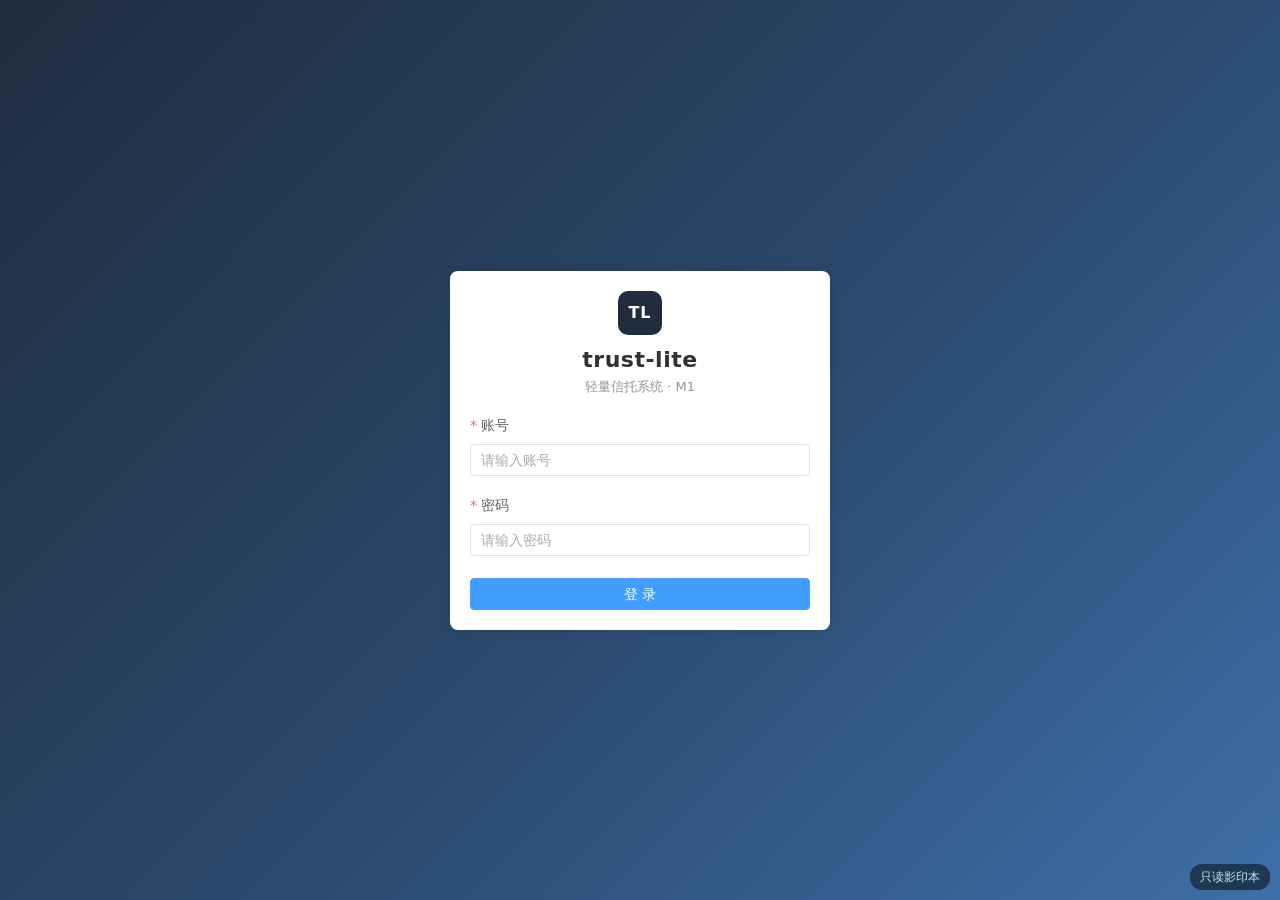
==== app/index.html @ d4c4245e "演示站《大肥鱼的年金云》" ====
<!doctype html>
<html lang="zh-CN">
  <head>
    <meta charset="UTF-8" />
    <meta name="viewport" content="width=device-width, initial-scale=1.0" />
    <title>trust-lite · 轻量信托系统</title>
    <script type="module" crossorigin src="./assets/index-Zx-b_PrK.js"></script>
    <link rel="stylesheet" crossorigin href="./assets/index-BRSTukdD.css">
    <script src="./demo-player.js"></script>
</head>
  <body>
    <div id="app"></div>
  </body>
</html>
---- app/assets/index-BRSTukdD.css ----
:root{--el-color-white:#fff;--el-color-black:#000;--el-color-primary-rgb:64, 158, 255;--el-color-success-rgb:103, 194, 58;--el-color-warning-rgb:230, 162, 60;--el-color-danger-rgb:245, 108, 108;--el-color-error-rgb:245, 108, 108;--el-color-info-rgb:144, 147, 153;--el-font-size-extra-large:20px;--el-font-size-large:18px;--el-font-size-medium:16px;--el-font-size-base:14px;--el-font-size-small:13px;--el-font-size-extra-small:12px;--el-font-family:"Helvetica Neue", Helvetica, "PingFang SC", "Hiragino Sans GB", "Microsoft YaHei", "微软雅黑", Arial, sans-serif;--el-font-weight-primary:500;--el-font-line-height-primary:24px;--el-index-normal:1;--el-index-top:1000;--el-index-popper:2000;--el-border-radius-base:4px;--el-border-radius-small:2px;--el-border-radius-round:20px;--el-border-radius-circle:100%;--el-transition-duration:.3s;--el-transition-duration-fast:.2s;--el-transition-function-ease-in-out-bezier:cubic-bezier(.645, .045, .355, 1);--el-transition-function-fast-bezier:cubic-bezier(.23, 1, .32, 1);--el-transition-all:all var(--el-transition-duration) var(--el-transition-function-ease-in-out-bezier);--el-transition-fade:opacity var(--el-transition-duration) var(--el-transition-function-fast-bezier);--el-transition-md-fade:transform var(--el-transition-duration) var(--el-transition-function-fast-bezier), opacity var(--el-transition-duration) var(--el-transition-function-fast-bezier);--el-transition-fade-linear:opacity var(--el-transition-duration-fast) linear;--el-transition-border:border-color var(--el-transition-duration-fast) var(--el-transition-function-ease-in-out-bezier);--el-transition-box-shadow:box-shadow var(--el-transition-duration-fast) var(--el-transition-function-ease-in-out-bezier);--el-transition-color:color var(--el-transition-duration-fast) var(--el-transition-function-ease-in-out-bezier);--el-component-size-large:40px;--el-component-size:32px;--el-component-size-small:24px;--lightningcss-light:initial;--lightningcss-dark: ;color-scheme:light;--el-color-primary:#409eff;--el-color-primary-light-3:#79bbff;--el-color-primary-light-5:#a0cfff;--el-color-primary-light-7:#c6e2ff;--el-color-primary-light-8:#d9ecff;--el-color-primary-light-9:#ecf5ff;--el-color-primary-dark-2:#337ecc;--el-color-success:#67c23a;--el-color-success-light-3:#95d475;--el-color-success-light-5:#b3e19d;--el-color-success-light-7:#d1edc4;--el-color-success-light-8:#e1f3d8;--el-color-success-light-9:#f0f9eb;--el-color-success-dark-2:#529b2e;--el-color-warning:#e6a23c;--el-color-warning-light-3:#eebe77;--el-color-warning-light-5:#f3d19e;--el-color-warning-light-7:#f8e3c5;--el-color-warning-light-8:#faecd8;--el-color-warning-light-9:#fdf6ec;--el-color-warning-dark-2:#b88230;--el-color-danger:#f56c6c;--el-color-danger-light-3:#f89898;--el-color-danger-light-5:#fab6b6;--el-color-danger-light-7:#fcd3d3;--el-color-danger-light-8:#fde2e2;--el-color-danger-light-9:#fef0f0;--el-color-danger-dark-2:#c45656;--el-color-error:#f56c6c;--el-color-error-light-3:#f89898;--el-color-error-light-5:#fab6b6;--el-color-error-light-7:#fcd3d3;--el-color-error-light-8:#fde2e2;--el-color-error-light-9:#fef0f0;--el-color-error-dark-2:#c45656;--el-color-info:#909399;--el-color-info-light-3:#b1b3b8;--el-color-info-light-5:#c8c9cc;--el-color-info-light-7:#dedfe0;--el-color-info-light-8:#e9e9eb;--el-color-info-light-9:#f4f4f5;--el-color-info-dark-2:#73767a;--el-bg-color:#fff;--el-bg-color-page:#f2f3f5;--el-bg-color-overlay:#fff;--el-text-color-primary:#303133;--el-text-color-regular:#606266;--el-text-color-secondary:#909399;--el-text-color-placeholder:#a8abb2;--el-text-color-disabled:#c0c4cc;--el-border-color:#dcdfe6;--el-border-color-light:#e4e7ed;--el-border-color-lighter:#ebeef5;--el-border-color-extra-light:#f2f6fc;--el-border-color-dark:#d4d7de;--el-border-color-darker:#cdd0d6;--el-fill-color:#f0f2f5;--el-fill-color-light:#f5f7fa;--el-fill-color-lighter:#fafafa;--el-fill-color-extra-light:#fafcff;--el-fill-color-dark:#ebedf0;--el-fill-color-darker:#e6e8eb;--el-fill-color-blank:#fff;--el-box-shadow:0px 12px 32px 4px #0000000a, 0px 8px 20px #00000014;--el-box-shadow-light:0px 0px 12px #0000001f;--el-box-shadow-lighter:0px 0px 6px #0000001f;--el-box-shadow-dark:0px 16px 48px 16px #00000014, 0px 12px 32px #0000001f, 0px 8px 16px -8px #00000029;--el-disabled-bg-color:var(--el-fill-color-light);--el-disabled-text-color:var(--el-text-color-placeholder);--el-disabled-border-color:var(--el-border-color-light);--el-overlay-color:#000c;--el-overlay-color-light:#000000b3;--el-overlay-color-lighter:#00000080;--el-mask-color:#ffffffe6;--el-mask-color-extra-light:#ffffff4d;--el-border-width:1px;--el-border-style:solid;--el-border-color-hover:var(--el-text-color-disabled);--el-border:var(--el-border-width) var(--el-border-style) var(--el-border-color);--el-svg-monochrome-grey:var(--el-border-color)}.fade-in-linear-enter-active,.fade-in-linear-leave-active{transition:var(--el-transition-fade-linear)}.fade-in-linear-enter-from,.fade-in-linear-leave-to{opacity:0}.el-fade-in-linear-enter-active,.el-fade-in-linear-leave-active{transition:var(--el-transition-fade-linear)}.el-fade-in-linear-enter-from,.el-fade-in-linear-leave-to{opacity:0}.el-fade-in-enter-active,.el-fade-in-leave-active{transition:all var(--el-transition-duration) cubic-bezier(.55,0,.1,1)}.el-fade-in-enter-from,.el-fade-in-leave-active{opacity:0}.el-zoom-in-center-enter-active,.el-zoom-in-center-leave-active{transition:all var(--el-transition-duration) cubic-bezier(.55,0,.1,1)}.el-zoom-in-center-enter-from,.el-zoom-in-center-leave-active{opacity:0;transform:scaleX(0)}.el-zoom-in-top-enter-active,.el-zoom-in-top-leave-active{opacity:1;transition:var(--el-transition-md-fade);transform-origin:top;transform:scaleY(1)}.el-zoom-in-top-enter-active[data-popper-placement^=top],.el-zoom-in-top-leave-active[data-popper-placement^=top]{transform-origin:bottom}.el-zoom-in-top-enter-from,.el-zoom-in-top-leave-active{opacity:0;transform:scaleY(0)}.el-zoom-in-bottom-enter-active,.el-zoom-in-bottom-leave-active{opacity:1;transition:var(--el-transition-md-fade);transform-origin:bottom;transform:scaleY(1)}.el-zoom-in-bottom-enter-from,.el-zoom-in-bottom-leave-active{opacity:0;transform:scaleY(0)}.el-zoom-in-left-enter-active,.el-zoom-in-left-leave-active{opacity:1;transition:var(--el-transition-md-fade);transform-origin:0 0;transform:scale(1)}.el-zoom-in-left-enter-from,.el-zoom-in-left-leave-active{opacity:0;transform:scale(.45)}.collapse-transition{transition:var(--el-transition-duration) height ease-in-out,var(--el-transition-duration) padding-top ease-in-out,var(--el-transition-duration) padding-bottom ease-in-out}.el-collapse-transition-leave-active,.el-collapse-transition-enter-active{transition:var(--el-transition-duration) max-height ease-in-out,var(--el-transition-duration) padding-top ease-in-out,var(--el-transition-duration) padding-bottom ease-in-out}.horizontal-collapse-transition{transition:var(--el-transition-duration) width ease-in-out,var(--el-transition-duration) padding-left ease-in-out,var(--el-transition-duration) padding-right ease-in-out}.el-list-enter-active,.el-list-leave-active{transition:all 1s}.el-list-enter-from,.el-list-leave-to{opacity:0;transform:translateY(-30px)}.el-list-leave-active{position:absolute!important}.el-opacity-transition{transition:opacity var(--el-transition-duration) cubic-bezier(.55,0,.1,1)}.el-icon--right{margin-left:5px}.el-icon--left{margin-right:5px}@keyframes rotating{0%{transform:rotate(0)}to{transform:rotate(360deg)}}.el-icon{--color:inherit;fill:currentColor;width:1em;height:1em;color:var(--color);line-height:1em;font-size:inherit;justify-content:center;align-items:center;display:inline-flex;position:relative}.el-icon.is-loading{animation:2s linear infinite rotating}.el-icon svg{width:1em;height:1em}.el-affix--fixed{position:fixed}.el-alert{--el-alert-padding:8px 16px;--el-alert-border-radius-base:var(--el-border-radius-base);--el-alert-title-font-size:14px;--el-alert-title-with-description-font-size:16px;--el-alert-description-font-size:14px;--el-alert-close-font-size:16px;--el-alert-close-customed-font-size:14px;--el-alert-icon-size:16px;--el-alert-icon-large-size:28px;width:100%;padding:var(--el-alert-padding);box-sizing:border-box;border-radius:var(--el-alert-border-radius-base);background-color:var(--el-color-white);opacity:1;transition:opacity var(--el-transition-duration-fast);align-items:center;margin:0;display:flex;position:relative;overflow:hidden}.el-alert.is-light .el-alert__close-btn{color:var(--el-text-color-placeholder)}.el-alert.is-dark .el-alert__close-btn,.el-alert.is-dark .el-alert__description{color:var(--el-color-white)}.el-alert.is-center{justify-content:center}.el-alert--primary{--el-alert-bg-color:var(--el-color-primary-light-9)}.el-alert--primary.is-light{background-color:var(--el-alert-bg-color);color:var(--el-color-primary)}.el-alert--primary.is-light .el-alert__description{color:var(--el-color-primary)}.el-alert--primary.is-dark{background-color:var(--el-color-primary);color:var(--el-color-white)}.el-alert--success{--el-alert-bg-color:var(--el-color-success-light-9)}.el-alert--success.is-light{background-color:var(--el-alert-bg-color);color:var(--el-color-success)}.el-alert--success.is-light .el-alert__description{color:var(--el-color-success)}.el-alert--success.is-dark{background-color:var(--el-color-success);color:var(--el-color-white)}.el-alert--info{--el-alert-bg-color:var(--el-color-info-light-9)}.el-alert--info.is-light{background-color:var(--el-alert-bg-color);color:var(--el-color-info)}.el-alert--info.is-light .el-alert__description{color:var(--el-color-info)}.el-alert--info.is-dark{background-color:var(--el-color-info);color:var(--el-color-white)}.el-alert--warning{--el-alert-bg-color:var(--el-color-warning-light-9)}.el-alert--warning.is-light{background-color:var(--el-alert-bg-color);color:var(--el-color-warning)}.el-alert--warning.is-light .el-alert__description{color:var(--el-color-warning)}.el-alert--warning.is-dark{background-color:var(--el-color-warning);color:var(--el-color-white)}.el-alert--error{--el-alert-bg-color:var(--el-color-error-light-9)}.el-alert--error.is-light{background-color:var(--el-alert-bg-color);color:var(--el-color-error)}.el-alert--error.is-light .el-alert__description{color:var(--el-color-error)}.el-alert--error.is-dark{background-color:var(--el-color-error);color:var(--el-color-white)}.el-alert__content{flex-direction:column;gap:4px;display:flex}.el-alert .el-alert__icon{font-size:var(--el-alert-icon-size);width:var(--el-alert-icon-size);margin-right:8px}.el-alert .el-alert__icon.is-big{font-size:var(--el-alert-icon-large-size);width:var(--el-alert-icon-large-size);margin-right:12px}.el-alert__title{font-size:var(--el-alert-title-font-size);line-height:24px}.el-alert__title.with-description{font-size:var(--el-alert-title-with-description-font-size)}.el-alert .el-alert__description{font-size:var(--el-alert-description-font-size);margin:0}.el-alert .el-alert__close-btn{font-size:var(--el-alert-close-font-size);opacity:1;cursor:pointer;position:absolute;top:12px;right:16px}.el-alert .el-alert__close-btn.is-customed{font-style:normal;font-size:var(--el-alert-close-customed-font-size);line-height:24px;top:8px}.el-alert-fade-enter-from,.el-alert-fade-leave-active{opacity:0}.el-aside{box-sizing:border-box;width:var(--el-aside-width,300px);flex-shrink:0;overflow:auto}.el-autocomplete{--el-input-text-color:var(--el-text-color-regular);--el-input-border:var(--el-border);--el-input-hover-border:var(--el-border-color-hover);--el-input-focus-border:var(--el-color-primary);--el-input-transparent-border:0 0 0 1px transparent inset;--el-input-border-color:var(--el-border-color);--el-input-border-radius:var(--el-border-radius-base);--el-input-bg-color:var(--el-fill-color-blank);--el-input-icon-color:var(--el-text-color-placeholder);--el-input-placeholder-color:var(--el-text-color-placeholder);--el-input-hover-border-color:var(--el-border-color-hover);--el-input-clear-hover-color:var(--el-text-color-secondary);--el-input-focus-border-color:var(--el-color-primary);--el-input-width:100%;width:var(--el-input-width);display:inline-block;position:relative}.el-autocomplete__popper.el-popper{background:var(--el-bg-color-overlay);border:1px solid var(--el-border-color-light);box-shadow:var(--el-box-shadow-light)}.el-autocomplete__popper.el-popper .el-popper__arrow:before{border:1px solid var(--el-border-color-light)}.el-autocomplete__popper.el-popper[data-popper-placement^=top] .el-popper__arrow:before{border-top-color:#0000;border-left-color:#0000}.el-autocomplete__popper.el-popper[data-popper-placement^=bottom] .el-popper__arrow:before{border-bottom-color:#0000;border-right-color:#0000}.el-autocomplete__popper.el-popper[data-popper-placement^=left] .el-popper__arrow:before{border-bottom-color:#0000;border-left-color:#0000}.el-autocomplete__popper.el-popper[data-popper-placement^=right] .el-popper__arrow:before{border-top-color:#0000;border-right-color:#0000}.el-autocomplete-suggestion{border-radius:var(--el-border-radius-base);box-sizing:border-box}.el-autocomplete-suggestion__header{border-bottom:1px solid var(--el-border-color-lighter);padding:10px}.el-autocomplete-suggestion__footer{border-top:1px solid var(--el-border-color-lighter);padding:10px}.el-autocomplete-suggestion__wrap{box-sizing:border-box;max-height:280px;padding:10px 0}.el-autocomplete-suggestion__list{margin:0;padding:0}.el-autocomplete-suggestion li{cursor:pointer;color:var(--el-text-color-regular);line-height:34px;font-size:var(--el-font-size-base);text-align:left;text-overflow:ellipsis;white-space:nowrap;margin:0;padding:0 20px;list-style:none;overflow:hidden}.el-autocomplete-suggestion li:hover,.el-autocomplete-suggestion li.highlighted{background-color:var(--el-fill-color-light)}.el-autocomplete-suggestion li.divider{border-top:1px solid var(--el-color-black);margin-top:6px}.el-autocomplete-suggestion li.divider:last-child{margin-bottom:-6px}.el-autocomplete-suggestion.is-loading li{cursor:default;height:100px;color:var(--el-text-color-secondary);justify-content:center;align-items:center;font-size:20px;display:flex}.el-autocomplete-suggestion.is-loading li:hover{background-color:var(--el-bg-color-overlay)}.el-avatar{--el-avatar-text-color:var(--el-color-white);--el-avatar-bg-color:var(--el-text-color-disabled);--el-avatar-text-size:14px;--el-avatar-icon-size:18px;--el-avatar-border-radius:var(--el-border-radius-base);--el-avatar-size-large:56px;--el-avatar-size:40px;--el-avatar-size-small:24px;box-sizing:border-box;text-align:center;color:var(--el-avatar-text-color);background:var(--el-avatar-bg-color);width:var(--el-avatar-size);height:var(--el-avatar-size);font-size:var(--el-avatar-text-size);outline:none;justify-content:center;align-items:center;display:inline-flex;overflow:hidden}.el-avatar>img{width:100%;height:100%;display:block}.el-avatar--circle{border-radius:50%}.el-avatar--square{border-radius:var(--el-avatar-border-radius)}.el-avatar--icon{font-size:var(--el-avatar-icon-size)}.el-avatar--small{--el-avatar-size:24px}.el-avatar--large{--el-avatar-size:56px}.el-avatar-group{--el-avatar-group-item-gap:-8px;--el-avatar-group-collapse-item-gap:4px;display:inline-flex}.el-avatar-group .el-avatar{border:1px solid var(--el-border-color-extra-light)}.el-avatar-group .el-avatar:not(:first-child){margin-left:var(--el-avatar-group-item-gap)}.el-avatar-group__collapse-avatars{--el-avatar-group-item-gap:-8px;--el-avatar-group-collapse-item-gap:4px}.el-avatar-group__collapse-avatars .el-avatar:not(:first-child){margin-left:var(--el-avatar-group-collapse-item-gap)}.el-backtop{--el-backtop-bg-color:var(--el-bg-color-overlay);--el-backtop-text-color:var(--el-color-primary);--el-backtop-hover-bg-color:var(--el-border-color-extra-light);background-color:var(--el-backtop-bg-color);width:40px;height:40px;color:var(--el-backtop-text-color);box-shadow:var(--el-box-shadow-lighter);cursor:pointer;z-index:5;border-radius:50%;justify-content:center;align-items:center;font-size:20px;display:flex;position:fixed}.el-backtop:hover{background-color:var(--el-backtop-hover-bg-color)}.el-backtop__icon{font-size:20px}.el-badge{--el-badge-bg-color:var(--el-color-danger);--el-badge-radius:10px;--el-badge-font-size:12px;--el-badge-padding:6px;--el-badge-size:18px;vertical-align:middle;width:-moz-fit-content;width:fit-content;display:inline-block;position:relative}.el-badge__content{background-color:var(--el-badge-bg-color);border-radius:var(--el-badge-radius);color:var(--el-color-white);font-size:var(--el-badge-font-size);height:var(--el-badge-size);padding:0 var(--el-badge-padding);white-space:nowrap;border:1px solid var(--el-bg-color);justify-content:center;align-items:center;display:inline-flex}.el-badge__content.is-fixed{top:0;right:calc(1px + var(--el-badge-size) / 2);z-index:var(--el-index-normal);position:absolute;transform:translateY(-50%)translate(100%)}.el-badge__content.is-fixed.is-dot{right:5px}.el-badge__content.is-dot{border-radius:50%;width:8px;height:8px;padding:0;right:0}.el-badge__content.is-hide-zero{display:none}.el-badge__content--primary{background-color:var(--el-color-primary)}.el-badge__content--success{background-color:var(--el-color-success)}.el-badge__content--warning{background-color:var(--el-color-warning)}.el-badge__content--info{background-color:var(--el-color-info)}.el-badge__content--danger{background-color:var(--el-color-danger)}.el-breadcrumb__separator{color:var(--el-text-color-placeholder);margin:0 9px;font-weight:700}.el-breadcrumb__separator.el-icon{margin:0 6px;font-weight:400}.el-breadcrumb__separator.el-icon svg{vertical-align:middle}.el-breadcrumb__item{float:left;align-items:center;display:inline-flex}.el-breadcrumb__inner{color:var(--el-text-color-regular)}.el-breadcrumb__inner.is-link,.el-breadcrumb__inner a{transition:var(--el-transition-color);color:var(--el-text-color-primary);font-weight:700;text-decoration:none}.el-breadcrumb__inner.is-link:hover,.el-breadcrumb__inner a:hover{color:var(--el-color-primary);cursor:pointer}.el-breadcrumb__item:last-child .el-breadcrumb__inner,.el-breadcrumb__item:last-child .el-breadcrumb__inner:hover,.el-breadcrumb__item:last-child .el-breadcrumb__inner a,.el-breadcrumb__item:last-child .el-breadcrumb__inner a:hover{color:var(--el-text-color-regular);cursor:text;font-weight:400}.el-breadcrumb__item:last-child .el-breadcrumb__separator{display:none}.el-breadcrumb{font-size:14px;line-height:1}.el-breadcrumb:before,.el-breadcrumb:after{content:"";display:table}.el-breadcrumb:after{clear:both}.el-button-group>.el-button+.el-button{margin-left:0}.el-button-group>.el-button:first-child:last-child{border-top-right-radius:var(--el-border-radius-base);border-bottom-right-radius:var(--el-border-radius-base);border-top-left-radius:var(--el-border-radius-base);border-bottom-left-radius:var(--el-border-radius-base)}.el-button-group>.el-button:first-child:last-child.is-round{border-radius:var(--el-border-radius-round)}.el-button-group>.el-button:first-child:last-child.is-circle{border-radius:50%}.el-button-group>.el-button:not(:first-child):not(:last-child){border-radius:0}.el-button-group>.el-button:hover,.el-button-group>.el-button:focus,.el-button-group>.el-button:active,.el-button-group>.el-button.is-active{z-index:1}.el-button-group--horizontal{vertical-align:middle;display:inline-block}.el-button-group--horizontal:before,.el-button-group--horizontal:after{content:"";display:table}.el-button-group--horizontal:after{clear:both}.el-button-group--horizontal>.el-button{float:left;position:relative}.el-button-group--horizontal>.el-button:first-child{border-top-right-radius:0;border-bottom-right-radius:0}.el-button-group--horizontal>.el-button:last-child{border-top-left-radius:0;border-bottom-left-radius:0}.el-button-group--horizontal>.el-button:not(:last-child){margin-right:-1px}.el-button-group--horizontal .el-button--primary:first-child{border-right-color:var(--el-button-divide-border-color)}.el-button-group--horizontal .el-button--primary:last-child{border-left-color:var(--el-button-divide-border-color)}.el-button-group--horizontal .el-button--primary:not(:first-child):not(:last-child){border-left-color:var(--el-button-divide-border-color);border-right-color:var(--el-button-divide-border-color)}.el-button-group--horizontal .el-button--success:first-child{border-right-color:var(--el-button-divide-border-color)}.el-button-group--horizontal .el-button--success:last-child{border-left-color:var(--el-button-divide-border-color)}.el-button-group--horizontal .el-button--success:not(:first-child):not(:last-child){border-left-color:var(--el-button-divide-border-color);border-right-color:var(--el-button-divide-border-color)}.el-button-group--horizontal .el-button--warning:first-child{border-right-color:var(--el-button-divide-border-color)}.el-button-group--horizontal .el-button--warning:last-child{border-left-color:var(--el-button-divide-border-color)}.el-button-group--horizontal .el-button--warning:not(:first-child):not(:last-child){border-left-color:var(--el-button-divide-border-color);border-right-color:var(--el-button-divide-border-color)}.el-button-group--horizontal .el-button--danger:first-child{border-right-color:var(--el-button-divide-border-color)}.el-button-group--horizontal .el-button--danger:last-child{border-left-color:var(--el-button-divide-border-color)}.el-button-group--horizontal .el-button--danger:not(:first-child):not(:last-child){border-left-color:var(--el-button-divide-border-color);border-right-color:var(--el-button-divide-border-color)}.el-button-group--horizontal .el-button--info:first-child{border-right-color:var(--el-button-divide-border-color)}.el-button-group--horizontal .el-button--info:last-child{border-left-color:var(--el-button-divide-border-color)}.el-button-group--horizontal .el-button--info:not(:first-child):not(:last-child){border-left-color:var(--el-button-divide-border-color);border-right-color:var(--el-button-divide-border-color)}.el-button-group--horizontal>.el-dropdown>.el-button{border-left-color:var(--el-button-divide-border-color);border-top-left-radius:0;border-bottom-left-radius:0}.el-button-group--vertical{flex-direction:column;align-items:stretch;display:inline-flex}.el-button-group--vertical>.el-button{margin-top:-1px}.el-button-group--vertical>.el-button:first-child{border-bottom-right-radius:0;border-bottom-left-radius:0}.el-button-group--vertical>.el-button:last-child{border-top-left-radius:0;border-top-right-radius:0}.el-button-group--vertical>.el-dropdown{margin-top:-1px}.el-button-group--vertical>.el-dropdown>.el-button{border-left-color:var(--el-button-divide-border-color);border-top-left-radius:0;border-top-right-radius:0}.el-button-group--vertical .el-button--primary:first-child{border-bottom-color:var(--el-button-divide-border-color)}.el-button-group--vertical .el-button--primary:last-child{border-top-color:var(--el-button-divide-border-color)}.el-button-group--vertical .el-button--primary:not(:first-child):not(:last-child){border-top-color:var(--el-button-divide-border-color);border-bottom-color:var(--el-button-divide-border-color)}.el-button-group--vertical .el-button--success:first-child{border-bottom-color:var(--el-button-divide-border-color)}.el-button-group--vertical .el-button--success:last-child{border-top-color:var(--el-button-divide-border-color)}.el-button-group--vertical .el-button--success:not(:first-child):not(:last-child){border-top-color:var(--el-button-divide-border-color);border-bottom-color:var(--el-button-divide-border-color)}.el-button-group--vertical .el-button--warning:first-child{border-bottom-color:var(--el-button-divide-border-color)}.el-button-group--vertical .el-button--warning:last-child{border-top-color:var(--el-button-divide-border-color)}.el-button-group--vertical .el-button--warning:not(:first-child):not(:last-child){border-top-color:var(--el-button-divide-border-color);border-bottom-color:var(--el-button-divide-border-color)}.el-button-group--vertical .el-button--danger:first-child{border-bottom-color:var(--el-button-divide-border-color)}.el-button-group--vertical .el-button--danger:last-child{border-top-color:var(--el-button-divide-border-color)}.el-button-group--vertical .el-button--danger:not(:first-child):not(:last-child){border-top-color:var(--el-button-divide-border-color);border-bottom-color:var(--el-button-divide-border-color)}.el-button-group--vertical .el-button--info:first-child{border-bottom-color:var(--el-button-divide-border-color)}.el-button-group--vertical .el-button--info:last-child{border-top-color:var(--el-button-divide-border-color)}.el-button-group--vertical .el-button--info:not(:first-child):not(:last-child){border-top-color:var(--el-button-divide-border-color);border-bottom-color:var(--el-button-divide-border-color)}.el-button{--el-button-font-weight:var(--el-font-weight-primary);--el-button-border-color:var(--el-border-color);--el-button-bg-color:var(--el-fill-color-blank);--el-button-text-color:var(--el-text-color-regular);--el-button-disabled-text-color:var(--el-disabled-text-color);--el-button-disabled-bg-color:var(--el-fill-color-blank);--el-button-disabled-border-color:var(--el-border-color-light);--el-button-divide-border-color:#ffffff80;--el-button-hover-text-color:var(--el-color-primary);--el-button-hover-bg-color:var(--el-color-primary-light-9);--el-button-hover-border-color:var(--el-color-primary-light-7);--el-button-active-text-color:var(--el-button-hover-text-color);--el-button-active-border-color:var(--el-color-primary);--el-button-active-bg-color:var(--el-button-hover-bg-color);--el-button-outline-color:var(--el-color-primary-light-5);--el-button-hover-link-text-color:var(--el-text-color-secondary);--el-button-active-color:var(--el-text-color-primary);white-space:nowrap;cursor:pointer;height:32px;color:var(--el-button-text-color);text-align:center;box-sizing:border-box;line-height:1;font-weight:var(--el-button-font-weight);-webkit-user-select:none;user-select:none;vertical-align:middle;-webkit-appearance:none;background-color:var(--el-button-bg-color);border:var(--el-border);border-color:var(--el-button-border-color);outline:none;justify-content:center;align-items:center;transition:all .1s;display:inline-flex}.el-button:hover{color:var(--el-button-hover-text-color);border-color:var(--el-button-hover-border-color);background-color:var(--el-button-hover-bg-color);outline:none}.el-button:active{color:var(--el-button-active-text-color);border-color:var(--el-button-active-border-color);background-color:var(--el-button-active-bg-color);outline:none}.el-button:focus-visible{outline:2px solid var(--el-button-outline-color);outline-offset:1px;transition:outline-offset,outline}.el-button>span{align-items:center;display:inline-flex}.el-button+.el-button{margin-left:12px}.el-button{font-size:var(--el-font-size-base);border-radius:var(--el-border-radius-base);padding:8px 15px}.el-button.is-round{padding:8px 15px}.el-button::-moz-focus-inner{border:0}.el-button [class*=el-icon]+span{margin-left:6px}.el-button [class*=el-icon] svg{vertical-align:bottom}.el-button.is-plain{--el-button-hover-text-color:var(--el-color-primary);--el-button-hover-bg-color:var(--el-fill-color-blank);--el-button-hover-border-color:var(--el-color-primary)}.el-button.is-active{color:var(--el-button-active-text-color);border-color:var(--el-button-active-border-color);background-color:var(--el-button-active-bg-color);outline:none}.el-button.is-disabled,.el-button.is-disabled:hover{color:var(--el-button-disabled-text-color);cursor:not-allowed;background-image:none;background-color:var(--el-button-disabled-bg-color);border-color:var(--el-button-disabled-border-color)}.el-button.is-loading{pointer-events:none;position:relative}.el-button.is-loading:before{z-index:1;pointer-events:none;content:"";border-radius:inherit;background-color:var(--el-mask-color-extra-light);position:absolute;top:-1px;bottom:-1px;left:-1px;right:-1px}.el-button.is-round{border-radius:var(--el-border-radius-round)}.el-button.is-dashed{--el-button-hover-text-color:var(--el-color-primary);--el-button-hover-bg-color:var(--el-fill-color-blank);--el-button-hover-border-color:var(--el-color-primary);border-style:dashed}.el-button.is-circle{border-radius:50%;width:32px;padding:8px}.el-button.is-text{color:var(--el-button-text-color);background-color:#0000;border:0 solid #0000}.el-button.is-text.is-disabled{color:var(--el-button-disabled-text-color);background-color:#0000!important}.el-button.is-text:not(.is-disabled):hover{background-color:var(--el-fill-color-light)}.el-button.is-text:not(.is-disabled):focus-visible{outline:2px solid var(--el-button-outline-color);outline-offset:1px;transition:outline-offset,outline}.el-button.is-text:not(.is-disabled):active{background-color:var(--el-fill-color)}.el-button.is-text:not(.is-disabled).is-has-bg{background-color:var(--el-fill-color-light)}.el-button.is-text:not(.is-disabled).is-has-bg:hover{background-color:var(--el-fill-color)}.el-button.is-text:not(.is-disabled).is-has-bg:active{background-color:var(--el-fill-color-dark)}.el-button__text--expand{letter-spacing:.3em;margin-right:-.3em}.el-button.is-link{color:var(--el-button-text-color);background:0 0;border-color:#0000;height:auto;padding:2px}.el-button.is-link:hover{color:var(--el-button-hover-link-text-color)}.el-button.is-link.is-disabled{color:var(--el-button-disabled-text-color);background-color:#0000!important;border-color:#0000!important}.el-button.is-link:not(.is-disabled):hover{background-color:#0000;border-color:#0000}.el-button.is-link:not(.is-disabled):active{color:var(--el-button-active-color);background-color:#0000;border-color:#0000}.el-button--text{color:var(--el-color-primary);background:0 0;border-color:#0000;padding-left:0;padding-right:0}.el-button--text.is-disabled{color:var(--el-button-disabled-text-color);background-color:#0000!important;border-color:#0000!important}.el-button--text:not(.is-disabled):hover{color:var(--el-color-primary-light-3);background-color:#0000;border-color:#0000}.el-button--text:not(.is-disabled):active{color:var(--el-color-primary-dark-2);background-color:#0000;border-color:#0000}.el-button__link--expand{letter-spacing:.3em;margin-right:-.3em}.el-button--primary{--el-button-text-color:var(--el-color-white);--el-button-bg-color:var(--el-color-primary);--el-button-border-color:var(--el-color-primary);--el-button-outline-color:var(--el-color-primary-light-5);--el-button-active-color:var(--el-color-primary-dark-2);--el-button-hover-text-color:var(--el-color-white);--el-button-hover-link-text-color:var(--el-color-primary-light-5);--el-button-hover-bg-color:var(--el-color-primary-light-3);--el-button-hover-border-color:var(--el-color-primary-light-3);--el-button-active-bg-color:var(--el-color-primary-dark-2);--el-button-active-border-color:var(--el-color-primary-dark-2);--el-button-disabled-text-color:var(--el-color-white);--el-button-disabled-bg-color:var(--el-color-primary-light-5);--el-button-disabled-border-color:var(--el-color-primary-light-5)}.el-button--primary.is-plain,.el-button--primary.is-text,.el-button--primary.is-link{--el-button-text-color:var(--el-color-primary);--el-button-bg-color:var(--el-color-primary-light-9);--el-button-border-color:var(--el-color-primary-light-5);--el-button-hover-text-color:var(--el-color-white);--el-button-hover-bg-color:var(--el-color-primary);--el-button-hover-border-color:var(--el-color-primary);--el-button-active-text-color:var(--el-color-white)}.el-button--primary.is-plain.is-disabled,.el-button--primary.is-plain.is-disabled:hover,.el-button--primary.is-plain.is-disabled:focus,.el-button--primary.is-plain.is-disabled:active,.el-button--primary.is-text.is-disabled,.el-button--primary.is-text.is-disabled:hover,.el-button--primary.is-text.is-disabled:focus,.el-button--primary.is-text.is-disabled:active,.el-button--primary.is-link.is-disabled,.el-button--primary.is-link.is-disabled:hover,.el-button--primary.is-link.is-disabled:focus,.el-button--primary.is-link.is-disabled:active{color:var(--el-color-primary-light-5);background-color:var(--el-color-primary-light-9);border-color:var(--el-color-primary-light-8)}.el-button--primary.is-dashed{--el-button-text-color:var(--el-color-primary);--el-button-bg-color:var(--el-color-primary-light-9);--el-button-border-color:var(--el-color-primary-light-5);--el-button-hover-text-color:var(--el-color-primary);--el-button-hover-bg-color:var(--el-color-primary-light-9);--el-button-hover-border-color:var(--el-color-primary-light-3);--el-button-active-text-color:var(--el-color-primary-dark-2);--el-button-active-bg-color:var(--el-color-primary-light-9);--el-button-active-border-color:var(--el-color-primary-dark-2)}.el-button--primary.is-dashed.is-disabled,.el-button--primary.is-dashed.is-disabled:hover,.el-button--primary.is-dashed.is-disabled:focus,.el-button--primary.is-dashed.is-disabled:active{color:var(--el-color-primary-light-5);background-color:var(--el-color-primary-light-9);border-color:var(--el-color-primary-light-8)}.el-button--success{--el-button-text-color:var(--el-color-white);--el-button-bg-color:var(--el-color-success);--el-button-border-color:var(--el-color-success);--el-button-outline-color:var(--el-color-success-light-5);--el-button-active-color:var(--el-color-success-dark-2);--el-button-hover-text-color:var(--el-color-white);--el-button-hover-link-text-color:var(--el-color-success-light-5);--el-button-hover-bg-color:var(--el-color-success-light-3);--el-button-hover-border-color:var(--el-color-success-light-3);--el-button-active-bg-color:var(--el-color-success-dark-2);--el-button-active-border-color:var(--el-color-success-dark-2);--el-button-disabled-text-color:var(--el-color-white);--el-button-disabled-bg-color:var(--el-color-success-light-5);--el-button-disabled-border-color:var(--el-color-success-light-5)}.el-button--success.is-plain,.el-button--success.is-text,.el-button--success.is-link{--el-button-text-color:var(--el-color-success);--el-button-bg-color:var(--el-color-success-light-9);--el-button-border-color:var(--el-color-success-light-5);--el-button-hover-text-color:var(--el-color-white);--el-button-hover-bg-color:var(--el-color-success);--el-button-hover-border-color:var(--el-color-success);--el-button-active-text-color:var(--el-color-white)}.el-button--success.is-plain.is-disabled,.el-button--success.is-plain.is-disabled:hover,.el-button--success.is-plain.is-disabled:focus,.el-button--success.is-plain.is-disabled:active,.el-button--success.is-text.is-disabled,.el-button--success.is-text.is-disabled:hover,.el-button--success.is-text.is-disabled:focus,.el-button--success.is-text.is-disabled:active,.el-button--success.is-link.is-disabled,.el-button--success.is-link.is-disabled:hover,.el-button--success.is-link.is-disabled:focus,.el-button--success.is-link.is-disabled:active{color:var(--el-color-success-light-5);background-color:var(--el-color-success-light-9);border-color:var(--el-color-success-light-8)}.el-button--success.is-dashed{--el-button-text-color:var(--el-color-success);--el-button-bg-color:var(--el-color-success-light-9);--el-button-border-color:var(--el-color-success-light-5);--el-button-hover-text-color:var(--el-color-success);--el-button-hover-bg-color:var(--el-color-success-light-9);--el-button-hover-border-color:var(--el-color-success-light-3);--el-button-active-text-color:var(--el-color-success-dark-2);--el-button-active-bg-color:var(--el-color-success-light-9);--el-button-active-border-color:var(--el-color-success-dark-2)}.el-button--success.is-dashed.is-disabled,.el-button--success.is-dashed.is-disabled:hover,.el-button--success.is-dashed.is-disabled:focus,.el-button--success.is-dashed.is-disabled:active{color:var(--el-color-success-light-5);background-color:var(--el-color-success-light-9);border-color:var(--el-color-success-light-8)}.el-button--warning{--el-button-text-color:var(--el-color-white);--el-button-bg-color:var(--el-color-warning);--el-button-border-color:var(--el-color-warning);--el-button-outline-color:var(--el-color-warning-light-5);--el-button-active-color:var(--el-color-warning-dark-2);--el-button-hover-text-color:var(--el-color-white);--el-button-hover-link-text-color:var(--el-color-warning-light-5);--el-button-hover-bg-color:var(--el-color-warning-light-3);--el-button-hover-border-color:var(--el-color-warning-light-3);--el-button-active-bg-color:var(--el-color-warning-dark-2);--el-button-active-border-color:var(--el-color-warning-dark-2);--el-button-disabled-text-color:var(--el-color-white);--el-button-disabled-bg-color:var(--el-color-warning-light-5);--el-button-disabled-border-color:var(--el-color-warning-light-5)}.el-button--warning.is-plain,.el-button--warning.is-text,.el-button--warning.is-link{--el-button-text-color:var(--el-color-warning);--el-button-bg-color:var(--el-color-warning-light-9);--el-button-border-color:var(--el-color-warning-light-5);--el-button-hover-text-color:var(--el-color-white);--el-button-hover-bg-color:var(--el-color-warning);--el-button-hover-border-color:var(--el-color-warning);--el-button-active-text-color:var(--el-color-white)}.el-button--warning.is-plain.is-disabled,.el-button--warning.is-plain.is-disabled:hover,.el-button--warning.is-plain.is-disabled:focus,.el-button--warning.is-plain.is-disabled:active,.el-button--warning.is-text.is-disabled,.el-button--warning.is-text.is-disabled:hover,.el-button--warning.is-text.is-disabled:focus,.el-button--warning.is-text.is-disabled:active,.el-button--warning.is-link.is-disabled,.el-button--warning.is-link.is-disabled:hover,.el-button--warning.is-link.is-disabled:focus,.el-button--warning.is-link.is-disabled:active{color:var(--el-color-warning-light-5);background-color:var(--el-color-warning-light-9);border-color:var(--el-color-warning-light-8)}.el-button--warning.is-dashed{--el-button-text-color:var(--el-color-warning);--el-button-bg-color:var(--el-color-warning-light-9);--el-button-border-color:var(--el-color-warning-light-5);--el-button-hover-text-color:var(--el-color-warning);--el-button-hover-bg-color:var(--el-color-warning-light-9);--el-button-hover-border-color:var(--el-color-warning-light-3);--el-button-active-text-color:var(--el-color-warning-dark-2);--el-button-active-bg-color:var(--el-color-warning-light-9);--el-button-active-border-color:var(--el-color-warning-dark-2)}.el-button--warning.is-dashed.is-disabled,.el-button--warning.is-dashed.is-disabled:hover,.el-button--warning.is-dashed.is-disabled:focus,.el-button--warning.is-dashed.is-disabled:active{color:var(--el-color-warning-light-5);background-color:var(--el-color-warning-light-9);border-color:var(--el-color-warning-light-8)}.el-button--danger{--el-button-text-color:var(--el-color-white);--el-button-bg-color:var(--el-color-danger);--el-button-border-color:var(--el-color-danger);--el-button-outline-color:var(--el-color-danger-light-5);--el-button-active-color:var(--el-color-danger-dark-2);--el-button-hover-text-color:var(--el-color-white);--el-button-hover-link-text-color:var(--el-color-danger-light-5);--el-button-hover-bg-color:var(--el-color-danger-light-3);--el-button-hover-border-color:var(--el-color-danger-light-3);--el-button-active-bg-color:var(--el-color-danger-dark-2);--el-button-active-border-color:var(--el-color-danger-dark-2);--el-button-disabled-text-color:var(--el-color-white);--el-button-disabled-bg-color:var(--el-color-danger-light-5);--el-button-disabled-border-color:var(--el-color-danger-light-5)}.el-button--danger.is-plain,.el-button--danger.is-text,.el-button--danger.is-link{--el-button-text-color:var(--el-color-danger);--el-button-bg-color:var(--el-color-danger-light-9);--el-button-border-color:var(--el-color-danger-light-5);--el-button-hover-text-color:var(--el-color-white);--el-button-hover-bg-color:var(--el-color-danger);--el-button-hover-border-color:var(--el-color-danger);--el-button-active-text-color:var(--el-color-white)}.el-button--danger.is-plain.is-disabled,.el-button--danger.is-plain.is-disabled:hover,.el-button--danger.is-plain.is-disabled:focus,.el-button--danger.is-plain.is-disabled:active,.el-button--danger.is-text.is-disabled,.el-button--danger.is-text.is-disabled:hover,.el-button--danger.is-text.is-disabled:focus,.el-button--danger.is-text.is-disabled:active,.el-button--danger.is-link.is-disabled,.el-button--danger.is-link.is-disabled:hover,.el-button--danger.is-link.is-disabled:focus,.el-button--danger.is-link.is-disabled:active{color:var(--el-color-danger-light-5);background-color:var(--el-color-danger-light-9);border-color:var(--el-color-danger-light-8)}.el-button--danger.is-dashed{--el-button-text-color:var(--el-color-danger);--el-button-bg-color:var(--el-color-danger-light-9);--el-button-border-color:var(--el-color-danger-light-5);--el-button-hover-text-color:var(--el-color-danger);--el-button-hover-bg-color:var(--el-color-danger-light-9);--el-button-hover-border-color:var(--el-color-danger-light-3);--el-button-active-text-color:var(--el-color-danger-dark-2);--el-button-active-bg-color:var(--el-color-danger-light-9);--el-button-active-border-color:var(--el-color-danger-dark-2)}.el-button--danger.is-dashed.is-disabled,.el-button--danger.is-dashed.is-disabled:hover,.el-button--danger.is-dashed.is-disabled:focus,.el-button--danger.is-dashed.is-disabled:active{color:var(--el-color-danger-light-5);background-color:var(--el-color-danger-light-9);border-color:var(--el-color-danger-light-8)}.el-button--info{--el-button-text-color:var(--el-color-white);--el-button-bg-color:var(--el-color-info);--el-button-border-color:var(--el-color-info);--el-button-outline-color:var(--el-color-info-light-5);--el-button-active-color:var(--el-color-info-dark-2);--el-button-hover-text-color:var(--el-color-white);--el-button-hover-link-text-color:var(--el-color-info-light-5);--el-button-hover-bg-color:var(--el-color-info-light-3);--el-button-hover-border-color:var(--el-color-info-light-3);--el-button-active-bg-color:var(--el-color-info-dark-2);--el-button-active-border-color:var(--el-color-info-dark-2);--el-button-disabled-text-color:var(--el-color-white);--el-button-disabled-bg-color:var(--el-color-info-light-5);--el-button-disabled-border-color:var(--el-color-info-light-5)}.el-button--info.is-plain,.el-button--info.is-text,.el-button--info.is-link{--el-button-text-color:var(--el-color-info);--el-button-bg-color:var(--el-color-info-light-9);--el-button-border-color:var(--el-color-info-light-5);--el-button-hover-text-color:var(--el-color-white);--el-button-hover-bg-color:var(--el-color-info);--el-button-hover-border-color:var(--el-color-info);--el-button-active-text-color:var(--el-color-white)}.el-button--info.is-plain.is-disabled,.el-button--info.is-plain.is-disabled:hover,.el-button--info.is-plain.is-disabled:focus,.el-button--info.is-plain.is-disabled:active,.el-button--info.is-text.is-disabled,.el-button--info.is-text.is-disabled:hover,.el-button--info.is-text.is-disabled:focus,.el-button--info.is-text.is-disabled:active,.el-button--info.is-link.is-disabled,.el-button--info.is-link.is-disabled:hover,.el-button--info.is-link.is-disabled:focus,.el-button--info.is-link.is-disabled:active{color:var(--el-color-info-light-5);background-color:var(--el-color-info-light-9);border-color:var(--el-color-info-light-8)}.el-button--info.is-dashed{--el-button-text-color:var(--el-color-info);--el-button-bg-color:var(--el-color-info-light-9);--el-button-border-color:var(--el-color-info-light-5);--el-button-hover-text-color:var(--el-color-info);--el-button-hover-bg-color:var(--el-color-info-light-9);--el-button-hover-border-color:var(--el-color-info-light-3);--el-button-active-text-color:var(--el-color-info-dark-2);--el-button-active-bg-color:var(--el-color-info-light-9);--el-button-active-border-color:var(--el-color-info-dark-2)}.el-button--info.is-dashed.is-disabled,.el-button--info.is-dashed.is-disabled:hover,.el-button--info.is-dashed.is-disabled:focus,.el-button--info.is-dashed.is-disabled:active{color:var(--el-color-info-light-5);background-color:var(--el-color-info-light-9);border-color:var(--el-color-info-light-8)}.el-button--large{--el-button-size:40px;height:var(--el-button-size)}.el-button--large [class*=el-icon]+span{margin-left:8px}.el-button--large{font-size:var(--el-font-size-base);border-radius:var(--el-border-radius-base);padding:12px 19px}.el-button--large.is-round{padding:12px 19px}.el-button--large.is-circle{width:var(--el-button-size);padding:12px}.el-button--small{--el-button-size:24px;height:var(--el-button-size)}.el-button--small [class*=el-icon]+span{margin-left:4px}.el-button--small{border-radius:calc(var(--el-border-radius-base) - 1px);padding:5px 11px;font-size:12px}.el-button--small.is-round{padding:5px 11px}.el-button--small.is-circle{width:var(--el-button-size);padding:5px}.el-calendar{--el-calendar-border:var(--el-table-border,1px solid var(--el-border-color-lighter));--el-calendar-header-border-bottom:var(--el-calendar-border);--el-calendar-selected-bg-color:var(--el-color-primary-light-9);--el-calendar-cell-width:85px;background-color:var(--el-fill-color-blank)}.el-calendar__header{border-bottom:var(--el-calendar-header-border-bottom);justify-content:space-between;padding:12px 20px;display:flex}.el-calendar__title{color:var(--el-text-color);align-self:center}.el-calendar__body{padding:12px 20px 35px}.el-calendar__select-controller .el-select{margin-right:8px}.el-calendar__select-controller .el-calendar-select__year{width:120px}.el-calendar__select-controller .el-calendar-select__month{width:60px}.el-calendar-table{table-layout:fixed;width:100%}.el-calendar-table thead th{color:var(--el-text-color-regular);padding:12px 0;font-weight:400}.el-calendar-table:not(.is-range) td.prev,.el-calendar-table:not(.is-range) td.next{color:var(--el-text-color-placeholder)}.el-calendar-table td{border-bottom:var(--el-calendar-border);border-right:var(--el-calendar-border);vertical-align:top;transition:background-color var(--el-transition-duration-fast) ease}.el-calendar-table td.is-selected{background-color:var(--el-calendar-selected-bg-color)}.el-calendar-table td.is-today{color:var(--el-color-primary)}.el-calendar-table tr:first-child td{border-top:var(--el-calendar-border)}.el-calendar-table tr td:first-child{border-left:var(--el-calendar-border)}.el-calendar-table tr.el-calendar-table__row--hide-border td{border-top:none}.el-calendar-table .el-calendar-day{box-sizing:border-box;height:var(--el-calendar-cell-width);padding:8px}.el-calendar-table .el-calendar-day:hover{cursor:pointer;background-color:var(--el-calendar-selected-bg-color)}.el-card{--el-card-border-color:var(--el-border-color-light);--el-card-border-radius:4px;--el-card-padding:20px;--el-card-bg-color:var(--el-fill-color-blank);border-radius:var(--el-card-border-radius);border:1px solid var(--el-card-border-color);background-color:var(--el-card-bg-color);color:var(--el-text-color-primary);transition:var(--el-transition-duration);flex-direction:column;display:flex;overflow:hidden}.el-card.is-always-shadow,.el-card.is-hover-shadow:hover,.el-card.is-hover-shadow:focus{box-shadow:var(--el-box-shadow-light)}.el-card__header{padding:calc(var(--el-card-padding) - 2px) var(--el-card-padding);border-bottom:1px solid var(--el-card-border-color);box-sizing:border-box}.el-card__body{padding:var(--el-card-padding);flex-grow:1;overflow:auto}.el-card__footer{padding:calc(var(--el-card-padding) - 2px) var(--el-card-padding);border-top:1px solid var(--el-card-border-color);box-sizing:border-box}.el-carousel__item{width:100%;height:100%;z-index:calc(var(--el-index-normal) - 1);display:inline-block;position:absolute;top:0;left:0;overflow:hidden}.el-carousel__item.is-active{z-index:calc(var(--el-index-normal) - 1)}.el-carousel__item.is-animating{transition:transform .4s ease-in-out}.el-carousel__item--card{width:50%;transition:transform .4s ease-in-out}.el-carousel__item--card.is-in-stage{cursor:pointer;z-index:var(--el-index-normal)}.el-carousel__item--card.is-in-stage:hover .el-carousel__mask,.el-carousel__item--card.is-in-stage.is-hover .el-carousel__mask{opacity:.12}.el-carousel__item--card.is-active{z-index:calc(var(--el-index-normal) + 1)}.el-carousel__item--card-vertical{width:100%;height:50%}.el-carousel__mask{background-color:var(--el-color-white);opacity:.24;width:100%;height:100%;transition:var(--el-transition-duration-fast);position:absolute;top:0;left:0}.el-carousel{--el-carousel-arrow-font-size:12px;--el-carousel-arrow-size:36px;--el-carousel-arrow-background:#1f2d3d1c;--el-carousel-arrow-hover-background:#1f2d3d3b;--el-carousel-indicator-width:30px;--el-carousel-indicator-height:2px;--el-carousel-indicator-padding-horizontal:4px;--el-carousel-indicator-padding-vertical:12px;--el-carousel-indicator-out-color:var(--el-border-color-hover);position:relative}.el-carousel--horizontal,.el-carousel--vertical{overflow:hidden}.el-carousel.is-vertical-outside{flex-direction:row;align-items:center;display:flex}.el-carousel.is-vertical-outside .el-carousel__container{flex:1}.el-carousel__container{height:300px;position:relative}.el-carousel__arrow{height:var(--el-carousel-arrow-size);width:var(--el-carousel-arrow-size);cursor:pointer;transition:var(--el-transition-duration);background-color:var(--el-carousel-arrow-background);color:#fff;z-index:10;text-align:center;font-size:var(--el-carousel-arrow-font-size);border:none;border-radius:50%;outline:none;justify-content:center;align-items:center;margin:0;padding:0;display:inline-flex;position:absolute;top:50%;transform:translateY(-50%)}.el-carousel__arrow--left{left:16px}.el-carousel__arrow--right{right:16px}.el-carousel__arrow:hover{background-color:var(--el-carousel-arrow-hover-background)}.el-carousel__arrow i{cursor:pointer}.el-carousel__indicators{z-index:calc(var(--el-index-normal) + 1);margin:0;padding:0;list-style:none;position:absolute}.el-carousel__indicators--horizontal{bottom:0;left:50%;transform:translate(-50%)}.el-carousel__indicators--vertical{top:50%;right:0;transform:translateY(-50%)}.el-carousel__indicators--outside{text-align:center;position:static;transform:none}.el-carousel__indicators--outside .el-carousel__indicator:hover button{opacity:.64}.el-carousel__indicators--outside button{background-color:var(--el-carousel-indicator-out-color);opacity:.24}.el-carousel__indicators--right{right:0}.el-carousel__indicators--labels .el-carousel__button{color:#000;padding:2px 18px;font-size:12px}.el-carousel__indicators--labels .el-carousel__indicator{padding:6px 4px}.el-carousel__indicator{cursor:pointer;background-color:#0000}.el-carousel__indicator:hover button{opacity:.72}.el-carousel__indicator--horizontal{padding:var(--el-carousel-indicator-padding-vertical) var(--el-carousel-indicator-padding-horizontal);display:inline-block}.el-carousel__indicator--vertical{padding:var(--el-carousel-indicator-padding-horizontal) var(--el-carousel-indicator-padding-vertical)}.el-carousel__indicator--vertical .el-carousel__button{width:var(--el-carousel-indicator-height);height:calc(var(--el-carousel-indicator-width) / 2)}.el-carousel__indicator.is-active button{opacity:1}.el-carousel__button{opacity:.48;width:var(--el-carousel-indicator-width);height:var(--el-carousel-indicator-height);cursor:pointer;transition:var(--el-transition-duration);background-color:#fff;border:none;outline:none;margin:0;padding:0;display:block}.el-carousel__indicators--labels .el-carousel__button{width:auto;height:auto}.carousel-arrow-left-enter-from,.carousel-arrow-left-leave-active{opacity:0;transform:translateY(-50%)translate(-10px)}.carousel-arrow-right-enter-from,.carousel-arrow-right-leave-active{opacity:0;transform:translateY(-50%)translate(10px)}.el-transitioning{filter:url(#elCarouselHorizontal)}.el-transitioning-vertical{filter:url(#elCarouselVertical)}.el-cascader-panel{--el-cascader-menu-text-color:var(--el-text-color-regular);--el-cascader-menu-selected-text-color:var(--el-color-primary);--el-cascader-menu-fill:var(--el-bg-color-overlay);--el-cascader-menu-font-size:var(--el-font-size-base);--el-cascader-menu-radius:var(--el-border-radius-base);--el-cascader-menu-border:solid 1px var(--el-border-color-light);--el-cascader-menu-shadow:var(--el-box-shadow-light);--el-cascader-node-background-hover:var(--el-fill-color-light);--el-cascader-node-color-disabled:var(--el-text-color-placeholder);--el-cascader-color-empty:var(--el-text-color-placeholder);--el-cascader-tag-background:var(--el-fill-color);border-radius:var(--el-cascader-menu-radius);width:-moz-fit-content;width:fit-content;font-size:var(--el-cascader-menu-font-size);display:flex}.el-cascader-panel.is-bordered{border:var(--el-cascader-menu-border);border-radius:var(--el-cascader-menu-radius)}.el-cascader-menu{box-sizing:border-box;min-width:180px;color:var(--el-cascader-menu-text-color);border-right:var(--el-cascader-menu-border)}.el-cascader-menu:last-child{border-right:none}.el-cascader-menu:last-child .el-cascader-node{padding-right:20px}.el-cascader-menu__wrap.el-scrollbar__wrap{height:204px}.el-cascader-menu__list{box-sizing:border-box;min-height:100%;margin:0;padding:6px 0;list-style:none;position:relative}.el-cascader-menu__list.el-vl__window{margin:6px 0;padding:0}.el-cascader-menu__list.el-vl__window ul{margin:0;padding:0}.el-cascader-menu__hover-zone{pointer-events:none;width:100%;height:100%;position:absolute;top:0;left:0}.el-cascader-menu__empty-text{color:var(--el-cascader-color-empty);align-items:center;display:flex;position:absolute;top:50%;left:50%;transform:translate(-50%,-50%)}.el-cascader-menu__empty-text .is-loading{margin-right:2px}.el-cascader-node{box-sizing:border-box;outline:none;align-items:center;height:34px;padding:0 30px 0 20px;line-height:34px;display:flex;position:relative}.el-cascader-node.is-selectable.in-active-path{color:var(--el-cascader-menu-text-color)}.el-cascader-node.in-active-path,.el-cascader-node.is-selectable.in-checked-path,.el-cascader-node.is-active{color:var(--el-cascader-menu-selected-text-color);font-weight:700}.el-cascader-node:not(.is-disabled){cursor:pointer}.el-cascader-node:not(.is-disabled):hover,.el-cascader-node:not(.is-disabled):focus{background:var(--el-cascader-node-background-hover)}.el-cascader-node.is-disabled{color:var(--el-cascader-node-color-disabled);cursor:not-allowed}.el-cascader-node__prefix{position:absolute;left:10px}.el-cascader-node__postfix{position:absolute;right:10px}.el-cascader-node__label{text-align:left;white-space:nowrap;text-overflow:ellipsis;flex:1;padding:0 8px;overflow:hidden}.el-cascader-node>.el-checkbox,.el-cascader-node>.el-radio{margin-right:0}.el-cascader-node>.el-radio .el-radio__label{padding-left:0}.el-cascader{--el-cascader-menu-text-color:var(--el-text-color-regular);--el-cascader-menu-selected-text-color:var(--el-color-primary);--el-cascader-menu-fill:var(--el-bg-color-overlay);--el-cascader-menu-font-size:var(--el-font-size-base);--el-cascader-menu-radius:var(--el-border-radius-base);--el-cascader-menu-border:solid 1px var(--el-border-color-light);--el-cascader-menu-shadow:var(--el-box-shadow-light);--el-cascader-node-background-hover:var(--el-fill-color-light);--el-cascader-node-color-disabled:var(--el-text-color-placeholder);--el-cascader-color-empty:var(--el-text-color-placeholder);--el-cascader-tag-background:var(--el-fill-color);vertical-align:middle;font-size:var(--el-font-size-base);outline:none;line-height:32px;display:inline-block;position:relative}.el-cascader:not(.is-disabled):hover .el-input__wrapper{cursor:pointer;box-shadow:0 0 0 1px var(--el-input-hover-border-color) inset}.el-cascader .el-input{cursor:pointer;display:flex}.el-cascader .el-input .el-input__inner{text-overflow:ellipsis}.el-cascader .el-input .el-input__inner:read-only{cursor:pointer}.el-cascader .el-input .el-input__inner:disabled{cursor:not-allowed}.el-cascader .el-input .el-input__suffix-inner .el-icon svg{vertical-align:middle}.el-cascader .el-input .icon-arrow-down{transition:transform var(--el-transition-duration);font-size:14px}.el-cascader .el-input .icon-arrow-down.is-reverse{transform:rotate(180deg)}.el-cascader .el-input .icon-circle-close:hover{color:var(--el-input-clear-hover-color,var(--el-text-color-secondary))}.el-cascader .el-input.is-focus .el-input__wrapper{box-shadow:0 0 0 1px var(--el-input-focus-border-color,var(--el-color-primary)) inset}.el-cascader--large{font-size:14px;line-height:40px}.el-cascader--large .el-cascader__tags{gap:6px;padding:8px}.el-cascader--large .el-cascader__search-input{height:24px;margin-left:7px}.el-cascader--small{font-size:12px;line-height:24px}.el-cascader--small .el-cascader__tags{gap:4px;padding:2px}.el-cascader--small .el-cascader__search-input{height:20px;margin-left:5px}.el-cascader.is-disabled .el-cascader__label{z-index:calc(var(--el-index-normal) + 1);color:var(--el-disabled-text-color)}.el-cascader__dropdown{--el-cascader-menu-text-color:var(--el-text-color-regular);--el-cascader-menu-selected-text-color:var(--el-color-primary);--el-cascader-menu-fill:var(--el-bg-color-overlay);--el-cascader-menu-font-size:var(--el-font-size-base);--el-cascader-menu-radius:var(--el-border-radius-base);--el-cascader-menu-border:solid 1px var(--el-border-color-light);--el-cascader-menu-shadow:var(--el-box-shadow-light);--el-cascader-node-background-hover:var(--el-fill-color-light);--el-cascader-node-color-disabled:var(--el-text-color-placeholder);--el-cascader-color-empty:var(--el-text-color-placeholder);--el-cascader-tag-background:var(--el-fill-color);font-size:var(--el-cascader-menu-font-size);border-radius:var(--el-cascader-menu-radius)}.el-cascader__dropdown.el-popper{background:var(--el-cascader-menu-fill);border:var(--el-cascader-menu-border);box-shadow:var(--el-cascader-menu-shadow)}.el-cascader__dropdown.el-popper .el-popper__arrow:before{border:var(--el-cascader-menu-border)}.el-cascader__dropdown.el-popper[data-popper-placement^=top] .el-popper__arrow:before{border-top-color:#0000;border-left-color:#0000}.el-cascader__dropdown.el-popper[data-popper-placement^=bottom] .el-popper__arrow:before{border-bottom-color:#0000;border-right-color:#0000}.el-cascader__dropdown.el-popper[data-popper-placement^=left] .el-popper__arrow:before{border-bottom-color:#0000;border-left-color:#0000}.el-cascader__dropdown.el-popper[data-popper-placement^=right] .el-popper__arrow:before{border-top-color:#0000;border-right-color:#0000}.el-cascader__dropdown.el-popper{box-shadow:var(--el-cascader-menu-shadow)}.el-cascader__header{border-bottom:1px solid var(--el-border-color-light);padding:10px}.el-cascader__footer{border-top:1px solid var(--el-border-color-light);padding:10px}.el-cascader__tags{text-align:left;box-sizing:border-box;flex-wrap:wrap;gap:6px;padding:4px;line-height:normal;display:flex;position:absolute;top:50%;left:0;right:30px;transform:translateY(-50%)}.el-cascader__tags .el-tag{text-overflow:ellipsis;background:var(--el-cascader-tag-background);align-items:center;max-width:100%;display:inline-flex}.el-cascader__tags .el-tag.el-tag--dark,.el-cascader__tags .el-tag.el-tag--plain{background-color:var(--el-tag-bg-color)}.el-cascader__tags .el-tag:not(.is-hit){border-color:#0000}.el-cascader__tags .el-tag:not(.is-hit).el-tag--dark,.el-cascader__tags .el-tag:not(.is-hit).el-tag--plain{border-color:var(--el-tag-border-color)}.el-cascader__tags .el-tag>span{text-overflow:ellipsis;flex:1;line-height:normal;overflow:hidden}.el-cascader__tags .el-tag .el-icon-close{background-color:var(--el-text-color-placeholder);color:var(--el-color-white);flex:none}.el-cascader__tags .el-tag .el-icon-close:hover{background-color:var(--el-text-color-secondary)}.el-cascader__tags .el-tag+input{margin-left:0}.el-cascader__tags.is-validate{right:55px}.el-cascader__collapse-tags{white-space:normal;z-index:var(--el-index-normal)}.el-cascader__collapse-tags .el-tag{text-overflow:ellipsis;background:var(--el-fill-color);align-items:center;max-width:100%;display:inline-flex}.el-cascader__collapse-tags .el-tag.el-tag--dark,.el-cascader__collapse-tags .el-tag.el-tag--plain{background-color:var(--el-tag-bg-color)}.el-cascader__collapse-tags .el-tag:not(.is-hit){border-color:#0000}.el-cascader__collapse-tags .el-tag:not(.is-hit).el-tag--dark,.el-cascader__collapse-tags .el-tag:not(.is-hit).el-tag--plain{border-color:var(--el-tag-border-color)}.el-cascader__collapse-tags .el-tag>span{text-overflow:ellipsis;flex:1;line-height:normal;overflow:hidden}.el-cascader__collapse-tags .el-tag .el-icon-close{background-color:var(--el-text-color-placeholder);color:var(--el-color-white);flex:none}.el-cascader__collapse-tags .el-tag .el-icon-close:hover{background-color:var(--el-text-color-secondary)}.el-cascader__collapse-tags .el-tag+input{margin-left:0}.el-cascader__collapse-tags .el-tag{margin:2px 0}.el-cascader__suggestion-panel{border-radius:var(--el-cascader-menu-radius)}.el-cascader__suggestion-wrap{max-height:204px}.el-cascader__suggestion-list{font-size:var(--el-font-size-base);color:var(--el-cascader-menu-text-color);text-align:center;margin:0;padding:6px 0;list-style:none}.el-cascader__suggestion-list.el-vl__window{margin:6px 0;padding:0}.el-cascader__suggestion-list.el-vl__window ul{margin:0;padding:0}.el-cascader__suggestion-item{text-align:left;cursor:pointer;box-sizing:border-box;outline:none;justify-content:space-between;align-items:center;height:34px;padding:0 15px;display:flex}.el-cascader__suggestion-item:hover,.el-cascader__suggestion-item:focus{background:var(--el-cascader-node-background-hover)}.el-cascader__suggestion-item.is-checked{color:var(--el-cascader-menu-selected-text-color);font-weight:700}.el-cascader__suggestion-item>:not(.el-icon){white-space:nowrap;text-overflow:ellipsis;flex:1;min-width:0;overflow:hidden}.el-cascader__suggestion-item>span{margin-right:10px}.el-cascader__suggestion-item .el-icon{flex-shrink:0}.el-cascader__empty-text{color:var(--el-cascader-color-empty);margin:10px 0}.el-cascader__search-input{min-width:60px;height:24px;color:var(--el-cascader-menu-text-color);box-sizing:border-box;background:0 0;border:none;outline:none;flex:1;margin-left:7px;padding:0}.el-cascader__search-input::placeholder{color:#0000}.el-check-tag{background-color:var(--el-color-info-light-9);border-radius:var(--el-border-radius-base);color:var(--el-color-info);cursor:pointer;font-size:var(--el-font-size-base);line-height:var(--el-font-size-base);transition:var(--el-transition-all);padding:7px 15px;font-weight:700;display:inline-block}.el-check-tag:hover{background-color:var(--el-color-info-light-7)}.el-check-tag.el-check-tag--primary.is-checked{background-color:var(--el-color-primary-light-8);color:var(--el-color-primary)}.el-check-tag.el-check-tag--primary.is-checked:hover{background-color:var(--el-color-primary-light-7)}.el-check-tag.el-check-tag--primary.is-checked.is-disabled{background-color:var(--el-color-primary-light-8);color:var(--el-disabled-text-color);cursor:not-allowed}.el-check-tag.el-check-tag--primary.is-checked.is-disabled:hover{background-color:var(--el-color-primary-light-8)}.el-check-tag.el-check-tag--primary.is-disabled{background-color:var(--el-color-info-light-9);color:var(--el-disabled-text-color);cursor:not-allowed}.el-check-tag.el-check-tag--primary.is-disabled:hover{background-color:var(--el-color-info-light-9)}.el-check-tag.el-check-tag--success.is-checked{background-color:var(--el-color-success-light-8);color:var(--el-color-success)}.el-check-tag.el-check-tag--success.is-checked:hover{background-color:var(--el-color-success-light-7)}.el-check-tag.el-check-tag--success.is-checked.is-disabled{background-color:var(--el-color-success-light-8);color:var(--el-disabled-text-color);cursor:not-allowed}.el-check-tag.el-check-tag--success.is-checked.is-disabled:hover{background-color:var(--el-color-success-light-8)}.el-check-tag.el-check-tag--success.is-disabled{background-color:var(--el-color-success-light-9);color:var(--el-disabled-text-color);cursor:not-allowed}.el-check-tag.el-check-tag--success.is-disabled:hover{background-color:var(--el-color-success-light-9)}.el-check-tag.el-check-tag--warning.is-checked{background-color:var(--el-color-warning-light-8);color:var(--el-color-warning)}.el-check-tag.el-check-tag--warning.is-checked:hover{background-color:var(--el-color-warning-light-7)}.el-check-tag.el-check-tag--warning.is-checked.is-disabled{background-color:var(--el-color-warning-light-8);color:var(--el-disabled-text-color);cursor:not-allowed}.el-check-tag.el-check-tag--warning.is-checked.is-disabled:hover{background-color:var(--el-color-warning-light-8)}.el-check-tag.el-check-tag--warning.is-disabled{background-color:var(--el-color-warning-light-9);color:var(--el-disabled-text-color);cursor:not-allowed}.el-check-tag.el-check-tag--warning.is-disabled:hover{background-color:var(--el-color-warning-light-9)}.el-check-tag.el-check-tag--danger.is-checked{background-color:var(--el-color-danger-light-8);color:var(--el-color-danger)}.el-check-tag.el-check-tag--danger.is-checked:hover{background-color:var(--el-color-danger-light-7)}.el-check-tag.el-check-tag--danger.is-checked.is-disabled{background-color:var(--el-color-danger-light-8);color:var(--el-disabled-text-color);cursor:not-allowed}.el-check-tag.el-check-tag--danger.is-checked.is-disabled:hover{background-color:var(--el-color-danger-light-8)}.el-check-tag.el-check-tag--danger.is-disabled{background-color:var(--el-color-danger-light-9);color:var(--el-disabled-text-color);cursor:not-allowed}.el-check-tag.el-check-tag--danger.is-disabled:hover{background-color:var(--el-color-danger-light-9)}.el-check-tag.el-check-tag--error.is-checked{background-color:var(--el-color-error-light-8);color:var(--el-color-error)}.el-check-tag.el-check-tag--error.is-checked:hover{background-color:var(--el-color-error-light-7)}.el-check-tag.el-check-tag--error.is-checked.is-disabled{background-color:var(--el-color-error-light-8);color:var(--el-disabled-text-color);cursor:not-allowed}.el-check-tag.el-check-tag--error.is-checked.is-disabled:hover{background-color:var(--el-color-error-light-8)}.el-check-tag.el-check-tag--error.is-disabled{background-color:var(--el-color-error-light-9);color:var(--el-disabled-text-color);cursor:not-allowed}.el-check-tag.el-check-tag--error.is-disabled:hover{background-color:var(--el-color-error-light-9)}.el-check-tag.el-check-tag--info.is-checked{background-color:var(--el-color-info-light-8);color:var(--el-color-info)}.el-check-tag.el-check-tag--info.is-checked:hover{background-color:var(--el-color-info-light-7)}.el-check-tag.el-check-tag--info.is-checked.is-disabled{background-color:var(--el-color-info-light-8);color:var(--el-disabled-text-color);cursor:not-allowed}.el-check-tag.el-check-tag--info.is-checked.is-disabled:hover{background-color:var(--el-color-info-light-8)}.el-check-tag.el-check-tag--info.is-disabled{background-color:var(--el-color-info-light-9);color:var(--el-disabled-text-color);cursor:not-allowed}.el-check-tag.el-check-tag--info.is-disabled:hover{background-color:var(--el-color-info-light-9)}.el-checkbox-button{--el-checkbox-button-checked-bg-color:var(--el-color-primary);--el-checkbox-button-checked-text-color:var(--el-color-white);--el-checkbox-button-checked-border-color:var(--el-color-primary);--el-checkbox-button-disabled-checked-fill:var(--el-border-color-extra-light);display:inline-block;position:relative}.el-checkbox-button__inner{line-height:1;font-weight:var(--el-checkbox-font-weight);white-space:nowrap;vertical-align:middle;cursor:pointer;background:var(--el-button-bg-color,var(--el-fill-color-blank));outline:var(--el-border);color:var(--el-button-text-color,var(--el-text-color-regular));-webkit-appearance:none;text-align:center;box-sizing:border-box;transition:var(--el-transition-all);-webkit-user-select:none;user-select:none;font-size:var(--el-font-size-base);border-radius:0;margin:0;padding:8px 15px;display:inline-block;position:relative}.el-checkbox-button__inner.is-round{padding:8px 15px}.el-checkbox-button__inner:hover{color:var(--el-color-primary)}.el-checkbox-button__inner [class*=el-icon-]{line-height:.9}.el-checkbox-button__inner [class*=el-icon-]+span{margin-left:5px}.el-checkbox-button__original{opacity:0;z-index:-1;outline:none;margin:0;position:absolute}.el-checkbox-button.is-checked .el-checkbox-button__inner{color:var(--el-checkbox-button-checked-text-color);background-color:var(--el-checkbox-button-checked-bg-color);border-color:var(--el-checkbox-button-checked-border-color);box-shadow:-1px 0 0 0 var(--el-color-primary-light-7)}.el-checkbox-button.is-checked:first-child .el-checkbox-button__inner{border-left-color:var(--el-checkbox-button-checked-border-color)}.el-checkbox-button.is-disabled .el-checkbox-button__inner{color:var(--el-disabled-text-color);cursor:not-allowed;background-image:none;background-color:var(--el-button-disabled-bg-color,var(--el-fill-color-blank));border-color:var(--el-button-disabled-border-color,var(--el-border-color-light));box-shadow:none}.el-checkbox-button.is-disabled:first-child .el-checkbox-button__inner{border-left-color:var(--el-button-disabled-border-color,var(--el-border-color-light))}.el-checkbox-button.is-disabled.is-checked .el-checkbox-button__inner{background-color:var(--el-checkbox-button-disabled-checked-fill)}.el-checkbox-button:first-child .el-checkbox-button__inner{border-top-left-radius:var(--el-border-radius-base);border-bottom-left-radius:var(--el-border-radius-base);box-shadow:none!important}.el-checkbox-button.is-focus .el-checkbox-button__inner{border-color:var(--el-checkbox-button-checked-border-color)}.el-checkbox-button:last-child .el-checkbox-button__inner{border-top-right-radius:var(--el-border-radius-base);border-bottom-right-radius:var(--el-border-radius-base)}.el-checkbox-button--large .el-checkbox-button__inner{font-size:var(--el-font-size-base);border-radius:0;padding:12px 19px}.el-checkbox-button--large .el-checkbox-button__inner.is-round{padding:12px 19px}.el-checkbox-button--small .el-checkbox-button__inner{border-radius:0;padding:5px 11px;font-size:12px}.el-checkbox-button--small .el-checkbox-button__inner.is-round{padding:5px 11px}.el-checkbox-group{font-size:0;line-height:0}.el-checkbox{--el-checkbox-font-size:14px;--el-checkbox-font-weight:var(--el-font-weight-primary);--el-checkbox-text-color:var(--el-text-color-regular);--el-checkbox-input-height:14px;--el-checkbox-input-width:14px;--el-checkbox-border-radius:var(--el-border-radius-small);--el-checkbox-bg-color:var(--el-fill-color-blank);--el-checkbox-input-border:var(--el-border);--el-checkbox-disabled-border-color:var(--el-border-color);--el-checkbox-disabled-input-fill:var(--el-fill-color-light);--el-checkbox-disabled-icon-color:var(--el-text-color-placeholder);--el-checkbox-disabled-checked-input-fill:var(--el-border-color-extra-light);--el-checkbox-disabled-checked-input-border-color:var(--el-border-color);--el-checkbox-disabled-checked-icon-color:var(--el-text-color-placeholder);--el-checkbox-checked-text-color:var(--el-color-primary);--el-checkbox-checked-input-border-color:var(--el-color-primary);--el-checkbox-checked-bg-color:var(--el-color-primary);--el-checkbox-checked-icon-color:var(--el-color-white);--el-checkbox-input-border-color-hover:var(--el-color-primary);color:var(--el-checkbox-text-color);font-weight:var(--el-checkbox-font-weight);font-size:var(--el-font-size-base);cursor:pointer;white-space:nowrap;-webkit-user-select:none;user-select:none;height:var(--el-checkbox-height,32px);align-items:center;margin-right:30px;display:inline-flex;position:relative}.el-checkbox.is-disabled{cursor:not-allowed}.el-checkbox.is-bordered{border-radius:var(--el-border-radius-base);border:var(--el-border);box-sizing:border-box;padding:0 15px 0 9px}.el-checkbox.is-bordered.is-checked{border-color:var(--el-color-primary)}.el-checkbox.is-bordered.is-disabled{border-color:var(--el-border-color-lighter)}.el-checkbox.is-bordered.el-checkbox--large{border-radius:var(--el-border-radius-base);padding:0 19px 0 11px}.el-checkbox.is-bordered.el-checkbox--large .el-checkbox__label{font-size:var(--el-font-size-base)}.el-checkbox.is-bordered.el-checkbox--large .el-checkbox__inner{width:14px;height:14px}.el-checkbox.is-bordered.el-checkbox--small{border-radius:calc(var(--el-border-radius-base) - 1px);padding:0 11px 0 7px}.el-checkbox.is-bordered.el-checkbox--small .el-checkbox__label{font-size:12px}.el-checkbox.is-bordered.el-checkbox--small .el-checkbox__inner{width:12px;height:12px}.el-checkbox.is-bordered.el-checkbox--small .el-checkbox__inner:after{width:2px;height:6px}.el-checkbox input:focus-visible+.el-checkbox__inner{outline:2px solid var(--el-checkbox-input-border-color-hover);outline-offset:1px;border-radius:var(--el-checkbox-border-radius)}.el-checkbox__input{white-space:nowrap;cursor:pointer;outline:none;display:inline-flex;position:relative}.el-checkbox__input.is-disabled .el-checkbox__inner{background-color:var(--el-checkbox-disabled-input-fill);border-color:var(--el-checkbox-disabled-border-color);cursor:not-allowed}.el-checkbox__input.is-disabled .el-checkbox__inner:after{cursor:not-allowed;border-color:var(--el-checkbox-disabled-icon-color);will-change:transform}.el-checkbox__input.is-disabled.is-checked .el-checkbox__inner{background-color:var(--el-checkbox-disabled-checked-input-fill);border-color:var(--el-checkbox-disabled-checked-input-border-color)}.el-checkbox__input.is-disabled.is-checked .el-checkbox__inner:after{border-color:var(--el-checkbox-disabled-checked-icon-color)}.el-checkbox__input.is-disabled.is-indeterminate .el-checkbox__inner{background-color:var(--el-checkbox-disabled-checked-input-fill);border-color:var(--el-checkbox-disabled-checked-input-border-color)}.el-checkbox__input.is-disabled.is-indeterminate .el-checkbox__inner:before{background-color:var(--el-checkbox-disabled-checked-icon-color);border-color:var(--el-checkbox-disabled-checked-icon-color)}.el-checkbox__input.is-disabled+span.el-checkbox__label{color:var(--el-disabled-text-color);cursor:not-allowed}.el-checkbox__input.is-checked .el-checkbox__inner{background-color:var(--el-checkbox-checked-bg-color);border-color:var(--el-checkbox-checked-input-border-color)}.el-checkbox__input.is-checked .el-checkbox__inner:after{border-color:var(--el-checkbox-checked-icon-color);transform:translate(-45%,-60%)rotate(45deg)scaleY(1)}.el-checkbox__input.is-checked+.el-checkbox__label{color:var(--el-checkbox-checked-text-color)}.el-checkbox__input.is-focus:not(.is-checked) .el-checkbox__original:not(:focus-visible){border-color:var(--el-checkbox-input-border-color-hover)}.el-checkbox__input.is-indeterminate .el-checkbox__inner{background-color:var(--el-checkbox-checked-bg-color);border-color:var(--el-checkbox-checked-input-border-color)}.el-checkbox__input.is-indeterminate .el-checkbox__inner:before{content:"";background-color:var(--el-checkbox-checked-icon-color);height:2px;display:block;position:absolute;top:5px;left:0;right:0;transform:scale(.5)}.el-checkbox__input.is-indeterminate .el-checkbox__inner:after{display:none}.el-checkbox__inner{border:var(--el-checkbox-input-border);border-radius:var(--el-checkbox-border-radius);box-sizing:border-box;width:var(--el-checkbox-input-width);height:var(--el-checkbox-input-height);background-color:var(--el-checkbox-bg-color);z-index:var(--el-index-normal);transition:border-color .25s cubic-bezier(.71,-.46,.29,1.46),background-color .25s cubic-bezier(.71,-.46,.29,1.46),outline .25s cubic-bezier(.71,-.46,.29,1.46);display:inline-block;position:relative}.el-checkbox__inner:hover{border-color:var(--el-checkbox-input-border-color-hover)}.el-checkbox__inner:after{box-sizing:content-box;content:"";transform-origin:50%;border:1px solid #0000;border-top:0;border-left:0;width:3px;height:7px;transition:transform .15s ease-in 50ms;position:absolute;top:50%;left:50%;transform:translate(-45%,-60%)rotate(45deg)scaleY(0)}.el-checkbox__original{opacity:0;z-index:-1;outline:none;width:0;height:0;margin:0;position:absolute}.el-checkbox__label{line-height:1;font-size:var(--el-checkbox-font-size);padding-left:8px;display:inline-block}.el-checkbox.el-checkbox--large{height:40px}.el-checkbox.el-checkbox--large .el-checkbox__label{font-size:14px}.el-checkbox.el-checkbox--large .el-checkbox__inner{width:14px;height:14px}.el-checkbox.el-checkbox--small{height:24px}.el-checkbox.el-checkbox--small .el-checkbox__label{font-size:12px}.el-checkbox.el-checkbox--small .el-checkbox__inner{width:12px;height:12px}.el-checkbox.el-checkbox--small .el-checkbox__input.is-indeterminate .el-checkbox__inner:before{top:4px}.el-checkbox.el-checkbox--small .el-checkbox__inner:after{width:2px;height:6px}.el-checkbox:last-of-type{margin-right:0}[class*=el-col-]{box-sizing:border-box}[class*=el-col-].is-guttered{min-height:1px;display:block}.el-col-0{flex:0 0;max-width:0%;display:none}.el-col-0.is-guttered{display:none}.el-col-offset-0{margin-left:0%}.el-col-pull-0{position:relative;right:0%}.el-col-push-0{position:relative;left:0%}.el-col-1{flex:0 0 4.16667%;max-width:4.16667%;display:block}.el-col-1.is-guttered{display:block}.el-col-offset-1{margin-left:4.16667%}.el-col-pull-1{position:relative;right:4.16667%}.el-col-push-1{position:relative;left:4.16667%}.el-col-2{flex:0 0 8.33333%;max-width:8.33333%;display:block}.el-col-2.is-guttered{display:block}.el-col-offset-2{margin-left:8.33333%}.el-col-pull-2{position:relative;right:8.33333%}.el-col-push-2{position:relative;left:8.33333%}.el-col-3{flex:0 0 12.5%;max-width:12.5%;display:block}.el-col-3.is-guttered{display:block}.el-col-offset-3{margin-left:12.5%}.el-col-pull-3{position:relative;right:12.5%}.el-col-push-3{position:relative;left:12.5%}.el-col-4{flex:0 0 16.6667%;max-width:16.6667%;display:block}.el-col-4.is-guttered{display:block}.el-col-offset-4{margin-left:16.6667%}.el-col-pull-4{position:relative;right:16.6667%}.el-col-push-4{position:relative;left:16.6667%}.el-col-5{flex:0 0 20.8333%;max-width:20.8333%;display:block}.el-col-5.is-guttered{display:block}.el-col-offset-5{margin-left:20.8333%}.el-col-pull-5{position:relative;right:20.8333%}.el-col-push-5{position:relative;left:20.8333%}.el-col-6{flex:0 0 25%;max-width:25%;display:block}.el-col-6.is-guttered{display:block}.el-col-offset-6{margin-left:25%}.el-col-pull-6{position:relative;right:25%}.el-col-push-6{position:relative;left:25%}.el-col-7{flex:0 0 29.1667%;max-width:29.1667%;display:block}.el-col-7.is-guttered{display:block}.el-col-offset-7{margin-left:29.1667%}.el-col-pull-7{position:relative;right:29.1667%}.el-col-push-7{position:relative;left:29.1667%}.el-col-8{flex:0 0 33.3333%;max-width:33.3333%;display:block}.el-col-8.is-guttered{display:block}.el-col-offset-8{margin-left:33.3333%}.el-col-pull-8{position:relative;right:33.3333%}.el-col-push-8{position:relative;left:33.3333%}.el-col-9{flex:0 0 37.5%;max-width:37.5%;display:block}.el-col-9.is-guttered{display:block}.el-col-offset-9{margin-left:37.5%}.el-col-pull-9{position:relative;right:37.5%}.el-col-push-9{position:relative;left:37.5%}.el-col-10{flex:0 0 41.6667%;max-width:41.6667%;display:block}.el-col-10.is-guttered{display:block}.el-col-offset-10{margin-left:41.6667%}.el-col-pull-10{position:relative;right:41.6667%}.el-col-push-10{position:relative;left:41.6667%}.el-col-11{flex:0 0 45.8333%;max-width:45.8333%;display:block}.el-col-11.is-guttered{display:block}.el-col-offset-11{margin-left:45.8333%}.el-col-pull-11{position:relative;right:45.8333%}.el-col-push-11{position:relative;left:45.8333%}.el-col-12{flex:0 0 50%;max-width:50%;display:block}.el-col-12.is-guttered{display:block}.el-col-offset-12{margin-left:50%}.el-col-pull-12{position:relative;right:50%}.el-col-push-12{position:relative;left:50%}.el-col-13{flex:0 0 54.1667%;max-width:54.1667%;display:block}.el-col-13.is-guttered{display:block}.el-col-offset-13{margin-left:54.1667%}.el-col-pull-13{position:relative;right:54.1667%}.el-col-push-13{position:relative;left:54.1667%}.el-col-14{flex:0 0 58.3333%;max-width:58.3333%;display:block}.el-col-14.is-guttered{display:block}.el-col-offset-14{margin-left:58.3333%}.el-col-pull-14{position:relative;right:58.3333%}.el-col-push-14{position:relative;left:58.3333%}.el-col-15{flex:0 0 62.5%;max-width:62.5%;display:block}.el-col-15.is-guttered{display:block}.el-col-offset-15{margin-left:62.5%}.el-col-pull-15{position:relative;right:62.5%}.el-col-push-15{position:relative;left:62.5%}.el-col-16{flex:0 0 66.6667%;max-width:66.6667%;display:block}.el-col-16.is-guttered{display:block}.el-col-offset-16{margin-left:66.6667%}.el-col-pull-16{position:relative;right:66.6667%}.el-col-push-16{position:relative;left:66.6667%}.el-col-17{flex:0 0 70.8333%;max-width:70.8333%;display:block}.el-col-17.is-guttered{display:block}.el-col-offset-17{margin-left:70.8333%}.el-col-pull-17{position:relative;right:70.8333%}.el-col-push-17{position:relative;left:70.8333%}.el-col-18{flex:0 0 75%;max-width:75%;display:block}.el-col-18.is-guttered{display:block}.el-col-offset-18{margin-left:75%}.el-col-pull-18{position:relative;right:75%}.el-col-push-18{position:relative;left:75%}.el-col-19{flex:0 0 79.1667%;max-width:79.1667%;display:block}.el-col-19.is-guttered{display:block}.el-col-offset-19{margin-left:79.1667%}.el-col-pull-19{position:relative;right:79.1667%}.el-col-push-19{position:relative;left:79.1667%}.el-col-20{flex:0 0 83.3333%;max-width:83.3333%;display:block}.el-col-20.is-guttered{display:block}.el-col-offset-20{margin-left:83.3333%}.el-col-pull-20{position:relative;right:83.3333%}.el-col-push-20{position:relative;left:83.3333%}.el-col-21{flex:0 0 87.5%;max-width:87.5%;display:block}.el-col-21.is-guttered{display:block}.el-col-offset-21{margin-left:87.5%}.el-col-pull-21{position:relative;right:87.5%}.el-col-push-21{position:relative;left:87.5%}.el-col-22{flex:0 0 91.6667%;max-width:91.6667%;display:block}.el-col-22.is-guttered{display:block}.el-col-offset-22{margin-left:91.6667%}.el-col-pull-22{position:relative;right:91.6667%}.el-col-push-22{position:relative;left:91.6667%}.el-col-23{flex:0 0 95.8333%;max-width:95.8333%;display:block}.el-col-23.is-guttered{display:block}.el-col-offset-23{margin-left:95.8333%}.el-col-pull-23{position:relative;right:95.8333%}.el-col-push-23{position:relative;left:95.8333%}.el-col-24{flex:0 0 100%;max-width:100%;display:block}.el-col-24.is-guttered{display:block}.el-col-offset-24{margin-left:100%}.el-col-pull-24{position:relative;right:100%}.el-col-push-24{position:relative;left:100%}@media only screen and (max-width:767px){.el-col-xs-0{flex:0 0;max-width:0%;display:none}.el-col-xs-0.is-guttered{display:none}.el-col-xs-offset-0{margin-left:0%}.el-col-xs-pull-0{position:relative;right:0%}.el-col-xs-push-0{position:relative;left:0%}.el-col-xs-1{flex:0 0 4.16667%;max-width:4.16667%;display:block}.el-col-xs-1.is-guttered{display:block}.el-col-xs-offset-1{margin-left:4.16667%}.el-col-xs-pull-1{position:relative;right:4.16667%}.el-col-xs-push-1{position:relative;left:4.16667%}.el-col-xs-2{flex:0 0 8.33333%;max-width:8.33333%;display:block}.el-col-xs-2.is-guttered{display:block}.el-col-xs-offset-2{margin-left:8.33333%}.el-col-xs-pull-2{position:relative;right:8.33333%}.el-col-xs-push-2{position:relative;left:8.33333%}.el-col-xs-3{flex:0 0 12.5%;max-width:12.5%;display:block}.el-col-xs-3.is-guttered{display:block}.el-col-xs-offset-3{margin-left:12.5%}.el-col-xs-pull-3{position:relative;right:12.5%}.el-col-xs-push-3{position:relative;left:12.5%}.el-col-xs-4{flex:0 0 16.6667%;max-width:16.6667%;display:block}.el-col-xs-4.is-guttered{display:block}.el-col-xs-offset-4{margin-left:16.6667%}.el-col-xs-pull-4{position:relative;right:16.6667%}.el-col-xs-push-4{position:relative;left:16.6667%}.el-col-xs-5{flex:0 0 20.8333%;max-width:20.8333%;display:block}.el-col-xs-5.is-guttered{display:block}.el-col-xs-offset-5{margin-left:20.8333%}.el-col-xs-pull-5{position:relative;right:20.8333%}.el-col-xs-push-5{position:relative;left:20.8333%}.el-col-xs-6{flex:0 0 25%;max-width:25%;display:block}.el-col-xs-6.is-guttered{display:block}.el-col-xs-offset-6{margin-left:25%}.el-col-xs-pull-6{position:relative;right:25%}.el-col-xs-push-6{position:relative;left:25%}.el-col-xs-7{flex:0 0 29.1667%;max-width:29.1667%;display:block}.el-col-xs-7.is-guttered{display:block}.el-col-xs-offset-7{margin-left:29.1667%}.el-col-xs-pull-7{position:relative;right:29.1667%}.el-col-xs-push-7{position:relative;left:29.1667%}.el-col-xs-8{flex:0 0 33.3333%;max-width:33.3333%;display:block}.el-col-xs-8.is-guttered{display:block}.el-col-xs-offset-8{margin-left:33.3333%}.el-col-xs-pull-8{position:relative;right:33.3333%}.el-col-xs-push-8{position:relative;left:33.3333%}.el-col-xs-9{flex:0 0 37.5%;max-width:37.5%;display:block}.el-col-xs-9.is-guttered{display:block}.el-col-xs-offset-9{margin-left:37.5%}.el-col-xs-pull-9{position:relative;right:37.5%}.el-col-xs-push-9{position:relative;left:37.5%}.el-col-xs-10{flex:0 0 41.6667%;max-width:41.6667%;display:block}.el-col-xs-10.is-guttered{display:block}.el-col-xs-offset-10{margin-left:41.6667%}.el-col-xs-pull-10{position:relative;right:41.6667%}.el-col-xs-push-10{position:relative;left:41.6667%}.el-col-xs-11{flex:0 0 45.8333%;max-width:45.8333%;display:block}.el-col-xs-11.is-guttered{display:block}.el-col-xs-offset-11{margin-left:45.8333%}.el-col-xs-pull-11{position:relative;right:45.8333%}.el-col-xs-push-11{position:relative;left:45.8333%}.el-col-xs-12{flex:0 0 50%;max-width:50%;display:block}.el-col-xs-12.is-guttered{display:block}.el-col-xs-offset-12{margin-left:50%}.el-col-xs-pull-12{position:relative;right:50%}.el-col-xs-push-12{position:relative;left:50%}.el-col-xs-13{flex:0 0 54.1667%;max-width:54.1667%;display:block}.el-col-xs-13.is-guttered{display:block}.el-col-xs-offset-13{margin-left:54.1667%}.el-col-xs-pull-13{position:relative;right:54.1667%}.el-col-xs-push-13{position:relative;left:54.1667%}.el-col-xs-14{flex:0 0 58.3333%;max-width:58.3333%;display:block}.el-col-xs-14.is-guttered{display:block}.el-col-xs-offset-14{margin-left:58.3333%}.el-col-xs-pull-14{position:relative;right:58.3333%}.el-col-xs-push-14{position:relative;left:58.3333%}.el-col-xs-15{flex:0 0 62.5%;max-width:62.5%;display:block}.el-col-xs-15.is-guttered{display:block}.el-col-xs-offset-15{margin-left:62.5%}.el-col-xs-pull-15{position:relative;right:62.5%}.el-col-xs-push-15{position:relative;left:62.5%}.el-col-xs-16{flex:0 0 66.6667%;max-width:66.6667%;display:block}.el-col-xs-16.is-guttered{display:block}.el-col-xs-offset-16{margin-left:66.6667%}.el-col-xs-pull-16{position:relative;right:66.6667%}.el-col-xs-push-16{position:relative;left:66.6667%}.el-col-xs-17{flex:0 0 70.8333%;max-width:70.8333%;display:block}.el-col-xs-17.is-guttered{display:block}.el-col-xs-offset-17{margin-left:70.8333%}.el-col-xs-pull-17{position:relative;right:70.8333%}.el-col-xs-push-17{position:relative;left:70.8333%}.el-col-xs-18{flex:0 0 75%;max-width:75%;display:block}.el-col-xs-18.is-guttered{display:block}.el-col-xs-offset-18{margin-left:75%}.el-col-xs-pull-18{position:relative;right:75%}.el-col-xs-push-18{position:relative;left:75%}.el-col-xs-19{flex:0 0 79.1667%;max-width:79.1667%;display:block}.el-col-xs-19.is-guttered{display:block}.el-col-xs-offset-19{margin-left:79.1667%}.el-col-xs-pull-19{position:relative;right:79.1667%}.el-col-xs-push-19{position:relative;left:79.1667%}.el-col-xs-20{flex:0 0 83.3333%;max-width:83.3333%;display:block}.el-col-xs-20.is-guttered{display:block}.el-col-xs-offset-20{margin-left:83.3333%}.el-col-xs-pull-20{position:relative;right:83.3333%}.el-col-xs-push-20{position:relative;left:83.3333%}.el-col-xs-21{flex:0 0 87.5%;max-width:87.5%;display:block}.el-col-xs-21.is-guttered{display:block}.el-col-xs-offset-21{margin-left:87.5%}.el-col-xs-pull-21{position:relative;right:87.5%}.el-col-xs-push-21{position:relative;left:87.5%}.el-col-xs-22{flex:0 0 91.6667%;max-width:91.6667%;display:block}.el-col-xs-22.is-guttered{display:block}.el-col-xs-offset-22{margin-left:91.6667%}.el-col-xs-pull-22{position:relative;right:91.6667%}.el-col-xs-push-22{position:relative;left:91.6667%}.el-col-xs-23{flex:0 0 95.8333%;max-width:95.8333%;display:block}.el-col-xs-23.is-guttered{display:block}.el-col-xs-offset-23{margin-left:95.8333%}.el-col-xs-pull-23{position:relative;right:95.8333%}.el-col-xs-push-23{position:relative;left:95.8333%}.el-col-xs-24{flex:0 0 100%;max-width:100%;display:block}.el-col-xs-24.is-guttered{display:block}.el-col-xs-offset-24{margin-left:100%}.el-col-xs-pull-24{position:relative;right:100%}.el-col-xs-push-24{position:relative;left:100%}}@media only screen and (min-width:768px){.el-col-sm-0{flex:0 0;max-width:0%;display:none}.el-col-sm-0.is-guttered{display:none}.el-col-sm-offset-0{margin-left:0%}.el-col-sm-pull-0{position:relative;right:0%}.el-col-sm-push-0{position:relative;left:0%}.el-col-sm-1{flex:0 0 4.16667%;max-width:4.16667%;display:block}.el-col-sm-1.is-guttered{display:block}.el-col-sm-offset-1{margin-left:4.16667%}.el-col-sm-pull-1{position:relative;right:4.16667%}.el-col-sm-push-1{position:relative;left:4.16667%}.el-col-sm-2{flex:0 0 8.33333%;max-width:8.33333%;display:block}.el-col-sm-2.is-guttered{display:block}.el-col-sm-offset-2{margin-left:8.33333%}.el-col-sm-pull-2{position:relative;right:8.33333%}.el-col-sm-push-2{position:relative;left:8.33333%}.el-col-sm-3{flex:0 0 12.5%;max-width:12.5%;display:block}.el-col-sm-3.is-guttered{display:block}.el-col-sm-offset-3{margin-left:12.5%}.el-col-sm-pull-3{position:relative;right:12.5%}.el-col-sm-push-3{position:relative;left:12.5%}.el-col-sm-4{flex:0 0 16.6667%;max-width:16.6667%;display:block}.el-col-sm-4.is-guttered{display:block}.el-col-sm-offset-4{margin-left:16.6667%}.el-col-sm-pull-4{position:relative;right:16.6667%}.el-col-sm-push-4{position:relative;left:16.6667%}.el-col-sm-5{flex:0 0 20.8333%;max-width:20.8333%;display:block}.el-col-sm-5.is-guttered{display:block}.el-col-sm-offset-5{margin-left:20.8333%}.el-col-sm-pull-5{position:relative;right:20.8333%}.el-col-sm-push-5{position:relative;left:20.8333%}.el-col-sm-6{flex:0 0 25%;max-width:25%;display:block}.el-col-sm-6.is-guttered{display:block}.el-col-sm-offset-6{margin-left:25%}.el-col-sm-pull-6{position:relative;right:25%}.el-col-sm-push-6{position:relative;left:25%}.el-col-sm-7{flex:0 0 29.1667%;max-width:29.1667%;display:block}.el-col-sm-7.is-guttered{display:block}.el-col-sm-offset-7{margin-left:29.1667%}.el-col-sm-pull-7{position:relative;right:29.1667%}.el-col-sm-push-7{position:relative;left:29.1667%}.el-col-sm-8{flex:0 0 33.3333%;max-width:33.3333%;display:block}.el-col-sm-8.is-guttered{display:block}.el-col-sm-offset-8{margin-left:33.3333%}.el-col-sm-pull-8{position:relative;right:33.3333%}.el-col-sm-push-8{position:relative;left:33.3333%}.el-col-sm-9{flex:0 0 37.5%;max-width:37.5%;display:block}.el-col-sm-9.is-guttered{display:block}.el-col-sm-offset-9{margin-left:37.5%}.el-col-sm-pull-9{position:relative;right:37.5%}.el-col-sm-push-9{position:relative;left:37.5%}.el-col-sm-10{flex:0 0 41.6667%;max-width:41.6667%;display:block}.el-col-sm-10.is-guttered{display:block}.el-col-sm-offset-10{margin-left:41.6667%}.el-col-sm-pull-10{position:relative;right:41.6667%}.el-col-sm-push-10{position:relative;left:41.6667%}.el-col-sm-11{flex:0 0 45.8333%;max-width:45.8333%;display:block}.el-col-sm-11.is-guttered{display:block}.el-col-sm-offset-11{margin-left:45.8333%}.el-col-sm-pull-11{position:relative;right:45.8333%}.el-col-sm-push-11{position:relative;left:45.8333%}.el-col-sm-12{flex:0 0 50%;max-width:50%;display:block}.el-col-sm-12.is-guttered{display:block}.el-col-sm-offset-12{margin-left:50%}.el-col-sm-pull-12{position:relative;right:50%}.el-col-sm-push-12{position:relative;left:50%}.el-col-sm-13{flex:0 0 54.1667%;max-width:54.1667%;display:block}.el-col-sm-13.is-guttered{display:block}.el-col-sm-offset-13{margin-left:54.1667%}.el-col-sm-pull-13{position:relative;right:54.1667%}.el-col-sm-push-13{position:relative;left:54.1667%}.el-col-sm-14{flex:0 0 58.3333%;max-width:58.3333%;display:block}.el-col-sm-14.is-guttered{display:block}.el-col-sm-offset-14{margin-left:58.3333%}.el-col-sm-pull-14{position:relative;right:58.3333%}.el-col-sm-push-14{position:relative;left:58.3333%}.el-col-sm-15{flex:0 0 62.5%;max-width:62.5%;display:block}.el-col-sm-15.is-guttered{display:block}.el-col-sm-offset-15{margin-left:62.5%}.el-col-sm-pull-15{position:relative;right:62.5%}.el-col-sm-push-15{position:relative;left:62.5%}.el-col-sm-16{flex:0 0 66.6667%;max-width:66.6667%;display:block}.el-col-sm-16.is-guttered{display:block}.el-col-sm-offset-16{margin-left:66.6667%}.el-col-sm-pull-16{position:relative;right:66.6667%}.el-col-sm-push-16{position:relative;left:66.6667%}.el-col-sm-17{flex:0 0 70.8333%;max-width:70.8333%;display:block}.el-col-sm-17.is-guttered{display:block}.el-col-sm-offset-17{margin-left:70.8333%}.el-col-sm-pull-17{position:relative;right:70.8333%}.el-col-sm-push-17{position:relative;left:70.8333%}.el-col-sm-18{flex:0 0 75%;max-width:75%;display:block}.el-col-sm-18.is-guttered{display:block}.el-col-sm-offset-18{margin-left:75%}.el-col-sm-pull-18{position:relative;right:75%}.el-col-sm-push-18{position:relative;left:75%}.el-col-sm-19{flex:0 0 79.1667%;max-width:79.1667%;display:block}.el-col-sm-19.is-guttered{display:block}.el-col-sm-offset-19{margin-left:79.1667%}.el-col-sm-pull-19{position:relative;right:79.1667%}.el-col-sm-push-19{position:relative;left:79.1667%}.el-col-sm-20{flex:0 0 83.3333%;max-width:83.3333%;display:block}.el-col-sm-20.is-guttered{display:block}.el-col-sm-offset-20{margin-left:83.3333%}.el-col-sm-pull-20{position:relative;right:83.3333%}.el-col-sm-push-20{position:relative;left:83.3333%}.el-col-sm-21{flex:0 0 87.5%;max-width:87.5%;display:block}.el-col-sm-21.is-guttered{display:block}.el-col-sm-offset-21{margin-left:87.5%}.el-col-sm-pull-21{position:relative;right:87.5%}.el-col-sm-push-21{position:relative;left:87.5%}.el-col-sm-22{flex:0 0 91.6667%;max-width:91.6667%;display:block}.el-col-sm-22.is-guttered{display:block}.el-col-sm-offset-22{margin-left:91.6667%}.el-col-sm-pull-22{position:relative;right:91.6667%}.el-col-sm-push-22{position:relative;left:91.6667%}.el-col-sm-23{flex:0 0 95.8333%;max-width:95.8333%;display:block}.el-col-sm-23.is-guttered{display:block}.el-col-sm-offset-23{margin-left:95.8333%}.el-col-sm-pull-23{position:relative;right:95.8333%}.el-col-sm-push-23{position:relative;left:95.8333%}.el-col-sm-24{flex:0 0 100%;max-width:100%;display:block}.el-col-sm-24.is-guttered{display:block}.el-col-sm-offset-24{margin-left:100%}.el-col-sm-pull-24{position:relative;right:100%}.el-col-sm-push-24{position:relative;left:100%}}@media only screen and (min-width:992px){.el-col-md-0{flex:0 0;max-width:0%;display:none}.el-col-md-0.is-guttered{display:none}.el-col-md-offset-0{margin-left:0%}.el-col-md-pull-0{position:relative;right:0%}.el-col-md-push-0{position:relative;left:0%}.el-col-md-1{flex:0 0 4.16667%;max-width:4.16667%;display:block}.el-col-md-1.is-guttered{display:block}.el-col-md-offset-1{margin-left:4.16667%}.el-col-md-pull-1{position:relative;right:4.16667%}.el-col-md-push-1{position:relative;left:4.16667%}.el-col-md-2{flex:0 0 8.33333%;max-width:8.33333%;display:block}.el-col-md-2.is-guttered{display:block}.el-col-md-offset-2{margin-left:8.33333%}.el-col-md-pull-2{position:relative;right:8.33333%}.el-col-md-push-2{position:relative;left:8.33333%}.el-col-md-3{flex:0 0 12.5%;max-width:12.5%;display:block}.el-col-md-3.is-guttered{display:block}.el-col-md-offset-3{margin-left:12.5%}.el-col-md-pull-3{position:relative;right:12.5%}.el-col-md-push-3{position:relative;left:12.5%}.el-col-md-4{flex:0 0 16.6667%;max-width:16.6667%;display:block}.el-col-md-4.is-guttered{display:block}.el-col-md-offset-4{margin-left:16.6667%}.el-col-md-pull-4{position:relative;right:16.6667%}.el-col-md-push-4{position:relative;left:16.6667%}.el-col-md-5{flex:0 0 20.8333%;max-width:20.8333%;display:block}.el-col-md-5.is-guttered{display:block}.el-col-md-offset-5{margin-left:20.8333%}.el-col-md-pull-5{position:relative;right:20.8333%}.el-col-md-push-5{position:relative;left:20.8333%}.el-col-md-6{flex:0 0 25%;max-width:25%;display:block}.el-col-md-6.is-guttered{display:block}.el-col-md-offset-6{margin-left:25%}.el-col-md-pull-6{position:relative;right:25%}.el-col-md-push-6{position:relative;left:25%}.el-col-md-7{flex:0 0 29.1667%;max-width:29.1667%;display:block}.el-col-md-7.is-guttered{display:block}.el-col-md-offset-7{margin-left:29.1667%}.el-col-md-pull-7{position:relative;right:29.1667%}.el-col-md-push-7{position:relative;left:29.1667%}.el-col-md-8{flex:0 0 33.3333%;max-width:33.3333%;display:block}.el-col-md-8.is-guttered{display:block}.el-col-md-offset-8{margin-left:33.3333%}.el-col-md-pull-8{position:relative;right:33.3333%}.el-col-md-push-8{position:relative;left:33.3333%}.el-col-md-9{flex:0 0 37.5%;max-width:37.5%;display:block}.el-col-md-9.is-guttered{display:block}.el-col-md-offset-9{margin-left:37.5%}.el-col-md-pull-9{position:relative;right:37.5%}.el-col-md-push-9{position:relative;left:37.5%}.el-col-md-10{flex:0 0 41.6667%;max-width:41.6667%;display:block}.el-col-md-10.is-guttered{display:block}.el-col-md-offset-10{margin-left:41.6667%}.el-col-md-pull-10{position:relative;right:41.6667%}.el-col-md-push-10{position:relative;left:41.6667%}.el-col-md-11{flex:0 0 45.8333%;max-width:45.8333%;display:block}.el-col-md-11.is-guttered{display:block}.el-col-md-offset-11{margin-left:45.8333%}.el-col-md-pull-11{position:relative;right:45.8333%}.el-col-md-push-11{position:relative;left:45.8333%}.el-col-md-12{flex:0 0 50%;max-width:50%;display:block}.el-col-md-12.is-guttered{display:block}.el-col-md-offset-12{margin-left:50%}.el-col-md-pull-12{position:relative;right:50%}.el-col-md-push-12{position:relative;left:50%}.el-col-md-13{flex:0 0 54.1667%;max-width:54.1667%;display:block}.el-col-md-13.is-guttered{display:block}.el-col-md-offset-13{margin-left:54.1667%}.el-col-md-pull-13{position:relative;right:54.1667%}.el-col-md-push-13{position:relative;left:54.1667%}.el-col-md-14{flex:0 0 58.3333%;max-width:58.3333%;display:block}.el-col-md-14.is-guttered{display:block}.el-col-md-offset-14{margin-left:58.3333%}.el-col-md-pull-14{position:relative;right:58.3333%}.el-col-md-push-14{position:relative;left:58.3333%}.el-col-md-15{flex:0 0 62.5%;max-width:62.5%;display:block}.el-col-md-15.is-guttered{display:block}.el-col-md-offset-15{margin-left:62.5%}.el-col-md-pull-15{position:relative;right:62.5%}.el-col-md-push-15{position:relative;left:62.5%}.el-col-md-16{flex:0 0 66.6667%;max-width:66.6667%;display:block}.el-col-md-16.is-guttered{display:block}.el-col-md-offset-16{margin-left:66.6667%}.el-col-md-pull-16{position:relative;right:66.6667%}.el-col-md-push-16{position:relative;left:66.6667%}.el-col-md-17{flex:0 0 70.8333%;max-width:70.8333%;display:block}.el-col-md-17.is-guttered{display:block}.el-col-md-offset-17{margin-left:70.8333%}.el-col-md-pull-17{position:relative;right:70.8333%}.el-col-md-push-17{position:relative;left:70.8333%}.el-col-md-18{flex:0 0 75%;max-width:75%;display:block}.el-col-md-18.is-guttered{display:block}.el-col-md-offset-18{margin-left:75%}.el-col-md-pull-18{position:relative;right:75%}.el-col-md-push-18{position:relative;left:75%}.el-col-md-19{flex:0 0 79.1667%;max-width:79.1667%;display:block}.el-col-md-19.is-guttered{display:block}.el-col-md-offset-19{margin-left:79.1667%}.el-col-md-pull-19{position:relative;right:79.1667%}.el-col-md-push-19{position:relative;left:79.1667%}.el-col-md-20{flex:0 0 83.3333%;max-width:83.3333%;display:block}.el-col-md-20.is-guttered{display:block}.el-col-md-offset-20{margin-left:83.3333%}.el-col-md-pull-20{position:relative;right:83.3333%}.el-col-md-push-20{position:relative;left:83.3333%}.el-col-md-21{flex:0 0 87.5%;max-width:87.5%;display:block}.el-col-md-21.is-guttered{display:block}.el-col-md-offset-21{margin-left:87.5%}.el-col-md-pull-21{position:relative;right:87.5%}.el-col-md-push-21{position:relative;left:87.5%}.el-col-md-22{flex:0 0 91.6667%;max-width:91.6667%;display:block}.el-col-md-22.is-guttered{display:block}.el-col-md-offset-22{margin-left:91.6667%}.el-col-md-pull-22{position:relative;right:91.6667%}.el-col-md-push-22{position:relative;left:91.6667%}.el-col-md-23{flex:0 0 95.8333%;max-width:95.8333%;display:block}.el-col-md-23.is-guttered{display:block}.el-col-md-offset-23{margin-left:95.8333%}.el-col-md-pull-23{position:relative;right:95.8333%}.el-col-md-push-23{position:relative;left:95.8333%}.el-col-md-24{flex:0 0 100%;max-width:100%;display:block}.el-col-md-24.is-guttered{display:block}.el-col-md-offset-24{margin-left:100%}.el-col-md-pull-24{position:relative;right:100%}.el-col-md-push-24{position:relative;left:100%}}@media only screen and (min-width:1200px){.el-col-lg-0{flex:0 0;max-width:0%;display:none}.el-col-lg-0.is-guttered{display:none}.el-col-lg-offset-0{margin-left:0%}.el-col-lg-pull-0{position:relative;right:0%}.el-col-lg-push-0{position:relative;left:0%}.el-col-lg-1{flex:0 0 4.16667%;max-width:4.16667%;display:block}.el-col-lg-1.is-guttered{display:block}.el-col-lg-offset-1{margin-left:4.16667%}.el-col-lg-pull-1{position:relative;right:4.16667%}.el-col-lg-push-1{position:relative;left:4.16667%}.el-col-lg-2{flex:0 0 8.33333%;max-width:8.33333%;display:block}.el-col-lg-2.is-guttered{display:block}.el-col-lg-offset-2{margin-left:8.33333%}.el-col-lg-pull-2{position:relative;right:8.33333%}.el-col-lg-push-2{position:relative;left:8.33333%}.el-col-lg-3{flex:0 0 12.5%;max-width:12.5%;display:block}.el-col-lg-3.is-guttered{display:block}.el-col-lg-offset-3{margin-left:12.5%}.el-col-lg-pull-3{position:relative;right:12.5%}.el-col-lg-push-3{position:relative;left:12.5%}.el-col-lg-4{flex:0 0 16.6667%;max-width:16.6667%;display:block}.el-col-lg-4.is-guttered{display:block}.el-col-lg-offset-4{margin-left:16.6667%}.el-col-lg-pull-4{position:relative;right:16.6667%}.el-col-lg-push-4{position:relative;left:16.6667%}.el-col-lg-5{flex:0 0 20.8333%;max-width:20.8333%;display:block}.el-col-lg-5.is-guttered{display:block}.el-col-lg-offset-5{margin-left:20.8333%}.el-col-lg-pull-5{position:relative;right:20.8333%}.el-col-lg-push-5{position:relative;left:20.8333%}.el-col-lg-6{flex:0 0 25%;max-width:25%;display:block}.el-col-lg-6.is-guttered{display:block}.el-col-lg-offset-6{margin-left:25%}.el-col-lg-pull-6{position:relative;right:25%}.el-col-lg-push-6{position:relative;left:25%}.el-col-lg-7{flex:0 0 29.1667%;max-width:29.1667%;display:block}.el-col-lg-7.is-guttered{display:block}.el-col-lg-offset-7{margin-left:29.1667%}.el-col-lg-pull-7{position:relative;right:29.1667%}.el-col-lg-push-7{position:relative;left:29.1667%}.el-col-lg-8{flex:0 0 33.3333%;max-width:33.3333%;display:block}.el-col-lg-8.is-guttered{display:block}.el-col-lg-offset-8{margin-left:33.3333%}.el-col-lg-pull-8{position:relative;right:33.3333%}.el-col-lg-push-8{position:relative;left:33.3333%}.el-col-lg-9{flex:0 0 37.5%;max-width:37.5%;display:block}.el-col-lg-9.is-guttered{display:block}.el-col-lg-offset-9{margin-left:37.5%}.el-col-lg-pull-9{position:relative;right:37.5%}.el-col-lg-push-9{position:relative;left:37.5%}.el-col-lg-10{flex:0 0 41.6667%;max-width:41.6667%;display:block}.el-col-lg-10.is-guttered{display:block}.el-col-lg-offset-10{margin-left:41.6667%}.el-col-lg-pull-10{position:relative;right:41.6667%}.el-col-lg-push-10{position:relative;left:41.6667%}.el-col-lg-11{flex:0 0 45.8333%;max-width:45.8333%;display:block}.el-col-lg-11.is-guttered{display:block}.el-col-lg-offset-11{margin-left:45.8333%}.el-col-lg-pull-11{position:relative;right:45.8333%}.el-col-lg-push-11{position:relative;left:45.8333%}.el-col-lg-12{flex:0 0 50%;max-width:50%;display:block}.el-col-lg-12.is-guttered{display:block}.el-col-lg-offset-12{margin-left:50%}.el-col-lg-pull-12{position:relative;right:50%}.el-col-lg-push-12{position:relative;left:50%}.el-col-lg-13{flex:0 0 54.1667%;max-width:54.1667%;display:block}.el-col-lg-13.is-guttered{display:block}.el-col-lg-offset-13{margin-left:54.1667%}.el-col-lg-pull-13{position:relative;right:54.1667%}.el-col-lg-push-13{position:relative;left:54.1667%}.el-col-lg-14{flex:0 0 58.3333%;max-width:58.3333%;display:block}.el-col-lg-14.is-guttered{display:block}.el-col-lg-offset-14{margin-left:58.3333%}.el-col-lg-pull-14{position:relative;right:58.3333%}.el-col-lg-push-14{position:relative;left:58.3333%}.el-col-lg-15{flex:0 0 62.5%;max-width:62.5%;display:block}.el-col-lg-15.is-guttered{display:block}.el-col-lg-offset-15{margin-left:62.5%}.el-col-lg-pull-15{position:relative;right:62.5%}.el-col-lg-push-15{position:relative;left:62.5%}.el-col-lg-16{flex:0 0 66.6667%;max-width:66.6667%;display:block}.el-col-lg-16.is-guttered{display:block}.el-col-lg-offset-16{margin-left:66.6667%}.el-col-lg-pull-16{position:relative;right:66.6667%}.el-col-lg-push-16{position:relative;left:66.6667%}.el-col-lg-17{flex:0 0 70.8333%;max-width:70.8333%;display:block}.el-col-lg-17.is-guttered{display:block}.el-col-lg-offset-17{margin-left:70.8333%}.el-col-lg-pull-17{position:relative;right:70.8333%}.el-col-lg-push-17{position:relative;left:70.8333%}.el-col-lg-18{flex:0 0 75%;max-width:75%;display:block}.el-col-lg-18.is-guttered{display:block}.el-col-lg-offset-18{margin-left:75%}.el-col-lg-pull-18{position:relative;right:75%}.el-col-lg-push-18{position:relative;left:75%}.el-col-lg-19{flex:0 0 79.1667%;max-width:79.1667%;display:block}.el-col-lg-19.is-guttered{display:block}.el-col-lg-offset-19{margin-left:79.1667%}.el-col-lg-pull-19{position:relative;right:79.1667%}.el-col-lg-push-19{position:relative;left:79.1667%}.el-col-lg-20{flex:0 0 83.3333%;max-width:83.3333%;display:block}.el-col-lg-20.is-guttered{display:block}.el-col-lg-offset-20{margin-left:83.3333%}.el-col-lg-pull-20{position:relative;right:83.3333%}.el-col-lg-push-20{position:relative;left:83.3333%}.el-col-lg-21{flex:0 0 87.5%;max-width:87.5%;display:block}.el-col-lg-21.is-guttered{display:block}.el-col-lg-offset-21{margin-left:87.5%}.el-col-lg-pull-21{position:relative;right:87.5%}.el-col-lg-push-21{position:relative;left:87.5%}.el-col-lg-22{flex:0 0 91.6667%;max-width:91.6667%;display:block}.el-col-lg-22.is-guttered{display:block}.el-col-lg-offset-22{margin-left:91.6667%}.el-col-lg-pull-22{position:relative;right:91.6667%}.el-col-lg-push-22{position:relative;left:91.6667%}.el-col-lg-23{flex:0 0 95.8333%;max-width:95.8333%;display:block}.el-col-lg-23.is-guttered{display:block}.el-col-lg-offset-23{margin-left:95.8333%}.el-col-lg-pull-23{position:relative;right:95.8333%}.el-col-lg-push-23{position:relative;left:95.8333%}.el-col-lg-24{flex:0 0 100%;max-width:100%;display:block}.el-col-lg-24.is-guttered{display:block}.el-col-lg-offset-24{margin-left:100%}.el-col-lg-pull-24{position:relative;right:100%}.el-col-lg-push-24{position:relative;left:100%}}@media only screen and (min-width:1920px){.el-col-xl-0{flex:0 0;max-width:0%;display:none}.el-col-xl-0.is-guttered{display:none}.el-col-xl-offset-0{margin-left:0%}.el-col-xl-pull-0{position:relative;right:0%}.el-col-xl-push-0{position:relative;left:0%}.el-col-xl-1{flex:0 0 4.16667%;max-width:4.16667%;display:block}.el-col-xl-1.is-guttered{display:block}.el-col-xl-offset-1{margin-left:4.16667%}.el-col-xl-pull-1{position:relative;right:4.16667%}.el-col-xl-push-1{position:relative;left:4.16667%}.el-col-xl-2{flex:0 0 8.33333%;max-width:8.33333%;display:block}.el-col-xl-2.is-guttered{display:block}.el-col-xl-offset-2{margin-left:8.33333%}.el-col-xl-pull-2{position:relative;right:8.33333%}.el-col-xl-push-2{position:relative;left:8.33333%}.el-col-xl-3{flex:0 0 12.5%;max-width:12.5%;display:block}.el-col-xl-3.is-guttered{display:block}.el-col-xl-offset-3{margin-left:12.5%}.el-col-xl-pull-3{position:relative;right:12.5%}.el-col-xl-push-3{position:relative;left:12.5%}.el-col-xl-4{flex:0 0 16.6667%;max-width:16.6667%;display:block}.el-col-xl-4.is-guttered{display:block}.el-col-xl-offset-4{margin-left:16.6667%}.el-col-xl-pull-4{position:relative;right:16.6667%}.el-col-xl-push-4{position:relative;left:16.6667%}.el-col-xl-5{flex:0 0 20.8333%;max-width:20.8333%;display:block}.el-col-xl-5.is-guttered{display:block}.el-col-xl-offset-5{margin-left:20.8333%}.el-col-xl-pull-5{position:relative;right:20.8333%}.el-col-xl-push-5{position:relative;left:20.8333%}.el-col-xl-6{flex:0 0 25%;max-width:25%;display:block}.el-col-xl-6.is-guttered{display:block}.el-col-xl-offset-6{margin-left:25%}.el-col-xl-pull-6{position:relative;right:25%}.el-col-xl-push-6{position:relative;left:25%}.el-col-xl-7{flex:0 0 29.1667%;max-width:29.1667%;display:block}.el-col-xl-7.is-guttered{display:block}.el-col-xl-offset-7{margin-left:29.1667%}.el-col-xl-pull-7{position:relative;right:29.1667%}.el-col-xl-push-7{position:relative;left:29.1667%}.el-col-xl-8{flex:0 0 33.3333%;max-width:33.3333%;display:block}.el-col-xl-8.is-guttered{display:block}.el-col-xl-offset-8{margin-left:33.3333%}.el-col-xl-pull-8{position:relative;right:33.3333%}.el-col-xl-push-8{position:relative;left:33.3333%}.el-col-xl-9{flex:0 0 37.5%;max-width:37.5%;display:block}.el-col-xl-9.is-guttered{display:block}.el-col-xl-offset-9{margin-left:37.5%}.el-col-xl-pull-9{position:relative;right:37.5%}.el-col-xl-push-9{position:relative;left:37.5%}.el-col-xl-10{flex:0 0 41.6667%;max-width:41.6667%;display:block}.el-col-xl-10.is-guttered{display:block}.el-col-xl-offset-10{margin-left:41.6667%}.el-col-xl-pull-10{position:relative;right:41.6667%}.el-col-xl-push-10{position:relative;left:41.6667%}.el-col-xl-11{flex:0 0 45.8333%;max-width:45.8333%;display:block}.el-col-xl-11.is-guttered{display:block}.el-col-xl-offset-11{margin-left:45.8333%}.el-col-xl-pull-11{position:relative;right:45.8333%}.el-col-xl-push-11{position:relative;left:45.8333%}.el-col-xl-12{flex:0 0 50%;max-width:50%;display:block}.el-col-xl-12.is-guttered{display:block}.el-col-xl-offset-12{margin-left:50%}.el-col-xl-pull-12{position:relative;right:50%}.el-col-xl-push-12{position:relative;left:50%}.el-col-xl-13{flex:0 0 54.1667%;max-width:54.1667%;display:block}.el-col-xl-13.is-guttered{display:block}.el-col-xl-offset-13{margin-left:54.1667%}.el-col-xl-pull-13{position:relative;right:54.1667%}.el-col-xl-push-13{position:relative;left:54.1667%}.el-col-xl-14{flex:0 0 58.3333%;max-width:58.3333%;display:block}.el-col-xl-14.is-guttered{display:block}.el-col-xl-offset-14{margin-left:58.3333%}.el-col-xl-pull-14{position:relative;right:58.3333%}.el-col-xl-push-14{position:relative;left:58.3333%}.el-col-xl-15{flex:0 0 62.5%;max-width:62.5%;display:block}.el-col-xl-15.is-guttered{display:block}.el-col-xl-offset-15{margin-left:62.5%}.el-col-xl-pull-15{position:relative;right:62.5%}.el-col-xl-push-15{position:relative;left:62.5%}.el-col-xl-16{flex:0 0 66.6667%;max-width:66.6667%;display:block}.el-col-xl-16.is-guttered{display:block}.el-col-xl-offset-16{margin-left:66.6667%}.el-col-xl-pull-16{position:relative;right:66.6667%}.el-col-xl-push-16{position:relative;left:66.6667%}.el-col-xl-17{flex:0 0 70.8333%;max-width:70.8333%;display:block}.el-col-xl-17.is-guttered{display:block}.el-col-xl-offset-17{margin-left:70.8333%}.el-col-xl-pull-17{position:relative;right:70.8333%}.el-col-xl-push-17{position:relative;left:70.8333%}.el-col-xl-18{flex:0 0 75%;max-width:75%;display:block}.el-col-xl-18.is-guttered{display:block}.el-col-xl-offset-18{margin-left:75%}.el-col-xl-pull-18{position:relative;right:75%}.el-col-xl-push-18{position:relative;left:75%}.el-col-xl-19{flex:0 0 79.1667%;max-width:79.1667%;display:block}.el-col-xl-19.is-guttered{display:block}.el-col-xl-offset-19{margin-left:79.1667%}.el-col-xl-pull-19{position:relative;right:79.1667%}.el-col-xl-push-19{position:relative;left:79.1667%}.el-col-xl-20{flex:0 0 83.3333%;max-width:83.3333%;display:block}.el-col-xl-20.is-guttered{display:block}.el-col-xl-offset-20{margin-left:83.3333%}.el-col-xl-pull-20{position:relative;right:83.3333%}.el-col-xl-push-20{position:relative;left:83.3333%}.el-col-xl-21{flex:0 0 87.5%;max-width:87.5%;display:block}.el-col-xl-21.is-guttered{display:block}.el-col-xl-offset-21{margin-left:87.5%}.el-col-xl-pull-21{position:relative;right:87.5%}.el-col-xl-push-21{position:relative;left:87.5%}.el-col-xl-22{flex:0 0 91.6667%;max-width:91.6667%;display:block}.el-col-xl-22.is-guttered{display:block}.el-col-xl-offset-22{margin-left:91.6667%}.el-col-xl-pull-22{position:relative;right:91.6667%}.el-col-xl-push-22{position:relative;left:91.6667%}.el-col-xl-23{flex:0 0 95.8333%;max-width:95.8333%;display:block}.el-col-xl-23.is-guttered{display:block}.el-col-xl-offset-23{margin-left:95.8333%}.el-col-xl-pull-23{position:relative;right:95.8333%}.el-col-xl-push-23{position:relative;left:95.8333%}.el-col-xl-24{flex:0 0 100%;max-width:100%;display:block}.el-col-xl-24.is-guttered{display:block}.el-col-xl-offset-24{margin-left:100%}.el-col-xl-pull-24{position:relative;right:100%}.el-col-xl-push-24{position:relative;left:100%}}.el-collapse-item.is-disabled .el-collapse-item__header{color:var(--el-text-color-disabled);cursor:not-allowed}.el-collapse-item__header{width:100%;min-height:var(--el-collapse-header-height);line-height:var(--el-collapse-header-height);background-color:var(--el-collapse-header-bg-color);color:var(--el-collapse-header-text-color);cursor:pointer;border:none;border-bottom:1px solid var(--el-collapse-border-color);font-size:var(--el-collapse-header-font-size);transition:border-bottom-color var(--el-transition-duration);box-sizing:border-box;outline:none;align-items:center;padding:0;font-weight:500;display:flex}.el-collapse-item__arrow{transition:transform var(--el-transition-duration);font-weight:300}.el-collapse-item__arrow.is-active{transform:rotate(90deg)}.el-collapse-item__title{text-align:left;flex:auto}.el-collapse-item__header.focusing:focus:not(:hover){color:var(--el-color-primary)}.el-collapse-item__header.is-active{border-bottom-color:#0000}.el-collapse-item__wrap{will-change:height;background-color:var(--el-collapse-content-bg-color);box-sizing:border-box;border-bottom:1px solid var(--el-collapse-border-color);overflow:hidden}.el-collapse-item__content{font-size:var(--el-collapse-content-font-size);color:var(--el-collapse-content-text-color);padding-bottom:25px;line-height:1.76923}.el-collapse-item:last-child{margin-bottom:-1px}.el-collapse{--el-collapse-border-color:var(--el-border-color-lighter);--el-collapse-header-height:48px;--el-collapse-header-bg-color:var(--el-fill-color-blank);--el-collapse-header-text-color:var(--el-text-color-primary);--el-collapse-header-font-size:13px;--el-collapse-content-bg-color:var(--el-fill-color-blank);--el-collapse-content-font-size:13px;--el-collapse-content-text-color:var(--el-text-color-primary);border-top:1px solid var(--el-collapse-border-color);border-bottom:1px solid var(--el-collapse-border-color)}.el-collapse-icon-position-left .el-collapse-item__header{gap:8px}.el-collapse-icon-position-left .el-collapse-item__title{order:1}.el-collapse-icon-position-right .el-collapse-item__header{padding-right:8px}.el-color-picker-panel{--el-colorpicker-bg-color:var(--el-bg-color-overlay);--el-fill-color-blank:var(--el-colorpicker-bg-color);box-sizing:content-box;background:var(--el-colorpicker-bg-color);width:300px;padding:12px}.el-color-picker-panel.is-border{border:solid 1px var(--el-border-color-lighter);border-radius:4px}.el-color-picker-panel__wrapper{margin-bottom:6px}.el-color-picker-panel__footer{text-align:right;justify-content:space-between;margin-top:12px;display:flex}.el-color-picker-panel__footer .el-input{color:#000;width:160px;font-size:12px;line-height:26px}.el-color-picker-panel.is-disabled .el-color-svpanel,.el-color-picker-panel.is-disabled .el-color-hue-slider{cursor:not-allowed;opacity:.3}.el-color-picker-panel.is-disabled .el-color-hue-slider__thumb{cursor:not-allowed}.el-color-picker-panel.is-disabled .el-color-alpha-slider,.el-color-picker-panel.is-disabled .el-color-predefine .el-color-predefine__color-selector{cursor:not-allowed;opacity:.3}.el-color-predefine{width:280px;margin-top:8px;font-size:12px;display:flex}.el-color-predefine__colors{flex-wrap:wrap;flex:1;gap:8px;display:flex}.el-color-predefine__color-selector{border-radius:var(--el-border-radius-base);cursor:pointer;border:none;outline:none;width:20px;height:20px;padding:0;overflow:hidden}.el-color-predefine__color-selector.selected{box-shadow:0 0 3px 2px var(--el-color-primary)}.el-color-predefine__color-selector:focus-visible{outline:2px solid var(--el-color-primary);outline-offset:2px}.el-color-predefine__color-selector>div{height:100%;display:flex}.el-color-predefine__color-selector.is-alpha{background-image:url([data-uri])}.el-color-hue-slider{box-sizing:border-box;float:right;background-color:red;width:280px;height:12px;padding:0 2px;position:relative}.el-color-hue-slider__bar{background:linear-gradient(90deg,red,#ff0 17%,#0f0 33%,#0ff,#00f 67%,#f0f 83%,red);height:100%;position:relative}.el-color-hue-slider__thumb{cursor:pointer;box-sizing:border-box;border:1px solid var(--el-border-color-lighter);z-index:1;background:#fff;border-radius:1px;width:4px;height:100%;position:absolute;top:0;left:0;box-shadow:0 0 2px #0009}.el-color-hue-slider__thumb:focus-visible{outline:2px solid var(--el-color-primary);outline-offset:1px}.el-color-hue-slider.is-vertical{width:12px;height:180px;padding:2px 0}.el-color-hue-slider.is-vertical .el-color-hue-slider__bar{background:linear-gradient(red,#ff0 17%,#0f0 33%,#0ff,#00f 67%,#f0f 83%,red)}.el-color-hue-slider.is-vertical .el-color-hue-slider__thumb{width:100%;height:4px;top:0;left:0}.el-color-svpanel{background-image:linear-gradient(#0000,#000),linear-gradient(90deg,#fff,#fff0);width:280px;height:180px;position:relative}.el-color-svpanel__cursor{cursor:pointer;border-radius:50%;width:4px;height:4px;position:absolute;transform:translate(-2px,-2px);box-shadow:0 0 0 1.5px #fff,inset 0 0 1px 1px #0000004d,0 0 1px 2px #0006}.el-color-svpanel__cursor:focus-visible{outline:2px solid var(--el-color-primary);outline-offset:2px}.el-color-alpha-slider{box-sizing:border-box;background-image:linear-gradient(45deg,var(--el-color-picker-alpha-bg-a) 25%,var(--el-color-picker-alpha-bg-b) 25%),linear-gradient(135deg,var(--el-color-picker-alpha-bg-a) 25%,var(--el-color-picker-alpha-bg-b) 25%),linear-gradient(45deg,var(--el-color-picker-alpha-bg-b) 75%,var(--el-color-picker-alpha-bg-a) 75%),linear-gradient(135deg,var(--el-color-picker-alpha-bg-b) 75%,var(--el-color-picker-alpha-bg-a) 75%);background-position:0 0,6px 0,6px -6px,0 6px;background-size:12px 12px;width:280px;height:12px;position:relative}.el-color-alpha-slider.is-disabled .el-color-alpha-slider__thumb{cursor:not-allowed}.el-color-alpha-slider__bar{background:linear-gradient(to right,#fff0 0%,var(--el-bg-color) 100%);height:100%;position:relative}.el-color-alpha-slider__thumb{cursor:pointer;box-sizing:border-box;border:1px solid var(--el-border-color-lighter);z-index:1;background:#fff;border-radius:1px;width:4px;height:100%;position:absolute;top:0;left:0;box-shadow:0 0 2px #0009}.el-color-alpha-slider__thumb:focus-visible{outline:2px solid var(--el-color-primary);outline-offset:1px}.el-color-alpha-slider.is-vertical{width:20px;height:180px}.el-color-alpha-slider.is-vertical .el-color-alpha-slider__bar{background:linear-gradient(#fff0,#fff)}.el-color-alpha-slider.is-vertical .el-color-alpha-slider__thumb{width:100%;height:4px;top:0;left:0}.el-color-picker-panel{--el-color-picker-alpha-bg-a:#ccc;--el-color-picker-alpha-bg-b:transparent}.dark .el-color-picker-panel{--el-color-picker-alpha-bg-a:#333}.el-color-picker{outline:none;width:32px;height:32px;line-height:normal;display:inline-block;position:relative}.el-color-picker:hover:not(:-webkit-any(.is-disabled,.is-focused)) .el-color-picker__trigger{border-color:var(--el-border-color-hover)}.el-color-picker:hover:not(:is(.is-disabled,.is-focused)) .el-color-picker__trigger{border-color:var(--el-border-color-hover)}.el-color-picker:focus-visible:not(.is-disabled) .el-color-picker__trigger{outline:2px solid var(--el-color-primary);outline-offset:1px}.el-color-picker.is-focused .el-color-picker__trigger{border-color:var(--el-color-primary)}.el-color-picker.is-disabled .el-color-picker__trigger{cursor:not-allowed;background-color:var(--el-fill-color-light)}.el-color-picker.is-disabled .el-color-picker__color{opacity:.3}.el-color-picker--large{width:40px;height:40px}.el-color-picker--small{width:24px;height:24px}.el-color-picker--small .el-color-picker__icon,.el-color-picker--small .el-color-picker__empty{transform:scale(.8)}.el-color-picker__trigger{box-sizing:border-box;border:1px solid var(--el-border-color);cursor:pointer;border-radius:4px;justify-content:center;align-items:center;width:100%;height:100%;padding:4px;font-size:0;display:inline-flex;position:relative}.el-color-picker__color{box-sizing:border-box;border:1px solid var(--el-text-color-secondary);border-radius:var(--el-border-radius-small);text-align:center;width:100%;height:100%;display:block;position:relative}.el-color-picker__color.is-alpha{background-image:linear-gradient(45deg,var(--el-color-picker-alpha-bg-a) 25%,var(--el-color-picker-alpha-bg-b) 25%),linear-gradient(135deg,var(--el-color-picker-alpha-bg-a) 25%,var(--el-color-picker-alpha-bg-b) 25%),linear-gradient(45deg,var(--el-color-picker-alpha-bg-b) 75%,var(--el-color-picker-alpha-bg-a) 75%),linear-gradient(135deg,var(--el-color-picker-alpha-bg-b) 75%,var(--el-color-picker-alpha-bg-a) 75%);background-position:0 0,6px 0,6px -6px,0 6px;background-size:12px 12px}.el-color-picker__color-inner{justify-content:center;align-items:center;width:100%;height:100%;display:inline-flex}.el-color-picker .el-color-picker__empty{color:var(--el-text-color-secondary);font-size:12px}.el-color-picker .el-color-picker__icon{color:#fff;justify-content:center;align-items:center;font-size:12px;display:inline-flex}.el-color-picker__panel{border-radius:var(--el-border-radius-base);box-shadow:var(--el-box-shadow-light);background-color:#fff}.el-color-picker__panel.el-popper{border:1px solid var(--el-border-color-lighter)}.el-color-picker,.el-color-picker__panel{--el-color-picker-alpha-bg-a:#ccc;--el-color-picker-alpha-bg-b:transparent}.dark .el-color-picker,.dark .el-color-picker__panel{--el-color-picker-alpha-bg-a:#333}.el-container{box-sizing:border-box;flex-direction:row;flex:auto;min-width:0;display:flex}.el-container.is-vertical{flex-direction:column}.el-date-table{-webkit-user-select:none;user-select:none;font-size:12px}.el-date-table.is-week-mode .el-date-table__row:hover .el-date-table-cell{background-color:var(--el-datepicker-inrange-bg-color)}.el-date-table.is-week-mode .el-date-table__row:hover td.available:hover{color:var(--el-datepicker-text-color)}.el-date-table.is-week-mode .el-date-table__row:hover td:first-child .el-date-table-cell{border-top-left-radius:15px;border-bottom-left-radius:15px;margin-left:5px}.el-date-table.is-week-mode .el-date-table__row:hover td:last-child .el-date-table-cell{border-top-right-radius:15px;border-bottom-right-radius:15px;margin-right:5px}.el-date-table.is-week-mode .el-date-table__row.current .el-date-table-cell{background-color:var(--el-datepicker-inrange-bg-color)}.el-date-table td{box-sizing:border-box;text-align:center;cursor:pointer;width:32px;height:30px;padding:4px 0;position:relative}.el-date-table td .el-date-table-cell{box-sizing:border-box;height:30px;padding:3px 0}.el-date-table td .el-date-table-cell .el-date-table-cell__text{border-radius:50%;width:24px;height:24px;margin:0 auto;line-height:24px;display:block;position:absolute;left:50%;transform:translate(-50%)}.el-date-table td.next-month,.el-date-table td.prev-month{color:var(--el-datepicker-off-text-color)}.el-date-table td.today{position:relative}.el-date-table td.today .el-date-table-cell__text{color:var(--el-color-primary);font-weight:700}.el-date-table td.today.start-date .el-date-table-cell__text,.el-date-table td.today.end-date .el-date-table-cell__text{color:#fff}.el-date-table td.available:hover{color:var(--el-datepicker-hover-text-color)}.el-date-table td.in-range .el-date-table-cell{background-color:var(--el-datepicker-inrange-bg-color)}.el-date-table td.in-range .el-date-table-cell:hover{background-color:var(--el-datepicker-inrange-hover-bg-color)}.el-date-table td.current:not(.disabled) .el-date-table-cell__text{color:#fff;background-color:var(--el-datepicker-active-color)}.el-date-table td.current:not(.disabled):focus-visible .el-date-table-cell__text{outline:2px solid var(--el-datepicker-active-color);outline-offset:1px}.el-date-table td.start-date .el-date-table-cell,.el-date-table td.end-date .el-date-table-cell{color:#fff}.el-date-table td.start-date .el-date-table-cell__text,.el-date-table td.end-date .el-date-table-cell__text{background-color:var(--el-datepicker-active-color)}.el-date-table td.start-date .el-date-table-cell{border-top-left-radius:15px;border-bottom-left-radius:15px;margin-left:5px}.el-date-table td.end-date .el-date-table-cell{border-top-right-radius:15px;border-bottom-right-radius:15px;margin-right:5px}.el-date-table td.disabled .el-date-table-cell{background-color:var(--el-fill-color-light);opacity:1;cursor:not-allowed;color:var(--el-text-color-placeholder)}.el-date-table td.selected .el-date-table-cell{border-radius:15px;margin-left:5px;margin-right:5px}.el-date-table td.selected .el-date-table-cell__text{background-color:var(--el-datepicker-active-color);color:#fff;border-radius:15px}.el-date-table td.week{color:var(--el-datepicker-off-text-color);cursor:default;font-size:80%}.el-date-table td:focus{outline:none}.el-date-table th{color:var(--el-datepicker-header-text-color);border-bottom:solid 1px var(--el-border-color-lighter);padding:5px;font-weight:400}.el-date-table th.el-date-table__week-header{width:24px;padding:0}.el-month-table{border-collapse:collapse;margin:-1px;font-size:12px}.el-month-table td{text-align:center;cursor:pointer;width:68px;padding:8px 0;position:relative}.el-month-table td .el-date-table-cell{box-sizing:border-box;height:48px;padding:6px 0}.el-month-table td.today .el-date-table-cell__text{color:var(--el-color-primary);font-weight:700}.el-month-table td.today.start-date .el-date-table-cell__text,.el-month-table td.today.end-date .el-date-table-cell__text{color:#fff}.el-month-table td.disabled .el-date-table-cell__text{background-color:var(--el-fill-color-light);cursor:not-allowed;color:var(--el-text-color-placeholder)}.el-month-table td.disabled .el-date-table-cell__text:hover{color:var(--el-text-color-placeholder)}.el-month-table td .el-date-table-cell__text{width:54px;height:36px;color:var(--el-datepicker-text-color);border-radius:18px;margin:0 auto;line-height:36px;display:block;position:absolute;left:50%;transform:translate(-50%)}.el-month-table td .el-date-table-cell__text:hover{color:var(--el-datepicker-hover-text-color)}.el-month-table td.in-range .el-date-table-cell{background-color:var(--el-datepicker-inrange-bg-color)}.el-month-table td.in-range .el-date-table-cell:hover{background-color:var(--el-datepicker-inrange-hover-bg-color)}.el-month-table td.start-date .el-date-table-cell,.el-month-table td.end-date .el-date-table-cell{color:#fff}.el-month-table td.start-date .el-date-table-cell__text,.el-month-table td.end-date .el-date-table-cell__text{color:#fff;background-color:var(--el-datepicker-active-color)}.el-month-table td.start-date .el-date-table-cell{border-top-left-radius:24px;border-bottom-left-radius:24px;margin-left:3px}.el-month-table td.end-date .el-date-table-cell{border-top-right-radius:24px;border-bottom-right-radius:24px;margin-right:3px}.el-month-table td.current:not(.disabled) .el-date-table-cell{border-radius:24px;margin-left:3px;margin-right:3px}.el-month-table td.current:not(.disabled) .el-date-table-cell__text{color:#fff;background-color:var(--el-datepicker-active-color)}.el-month-table td:focus-visible{outline:none}.el-month-table td:focus-visible .el-date-table-cell__text{outline:2px solid var(--el-datepicker-active-color);outline-offset:1px}.el-quarter-table{border-collapse:collapse;margin:-1px;font-size:12px}.el-quarter-table td{text-align:center;cursor:pointer;width:68px;padding:8px 0;position:relative}.el-quarter-table td .el-date-table-cell{box-sizing:border-box;height:48px;padding:6px 0}.el-quarter-table td.today .el-date-table-cell__text{color:var(--el-color-primary);font-weight:700}.el-quarter-table td.today.start-date .el-date-table-cell__text,.el-quarter-table td.today.end-date .el-date-table-cell__text{color:#fff}.el-quarter-table td.disabled .el-date-table-cell__text{background-color:var(--el-fill-color-light);cursor:not-allowed;color:var(--el-text-color-placeholder)}.el-quarter-table td.disabled .el-date-table-cell__text:hover{color:var(--el-text-color-placeholder)}.el-quarter-table td .el-date-table-cell__text{width:48px;height:36px;color:var(--el-datepicker-text-color);border-radius:18px;margin:0 auto;line-height:36px;display:block;position:absolute;left:50%;transform:translate(-50%)}.el-quarter-table td .el-date-table-cell__text:hover{color:var(--el-datepicker-hover-text-color)}.el-quarter-table td.in-range .el-date-table-cell{background-color:var(--el-datepicker-inrange-bg-color)}.el-quarter-table td.in-range .el-date-table-cell:hover{background-color:var(--el-datepicker-inrange-hover-bg-color)}.el-quarter-table td.start-date .el-date-table-cell,.el-quarter-table td.end-date .el-date-table-cell{color:#fff}.el-quarter-table td.start-date .el-date-table-cell__text,.el-quarter-table td.end-date .el-date-table-cell__text{color:#fff;background-color:var(--el-datepicker-active-color)}.el-quarter-table td.start-date .el-date-table-cell{border-top-left-radius:24px;border-bottom-left-radius:24px;margin-left:6px}.el-quarter-table td.end-date .el-date-table-cell{border-top-right-radius:24px;border-bottom-right-radius:24px;margin-right:6px}.el-quarter-table td.current:not(.disabled) .el-date-table-cell{border-radius:24px;margin-left:6px;margin-right:6px}.el-quarter-table td.current:not(.disabled) .el-date-table-cell__text{color:#fff;background-color:var(--el-datepicker-active-color)}.el-quarter-table td:focus-visible{outline:none}.el-quarter-table td:focus-visible .el-date-table-cell__text{outline:2px solid var(--el-datepicker-active-color);outline-offset:1px}.el-year-table{border-collapse:collapse;margin:-1px;font-size:12px}.el-year-table .el-icon{color:var(--el-datepicker-icon-color)}.el-year-table td{text-align:center;cursor:pointer;width:68px;padding:8px 0;position:relative}.el-year-table td .el-date-table-cell{box-sizing:border-box;height:48px;padding:6px 0}.el-year-table td.today .el-date-table-cell__text{color:var(--el-color-primary);font-weight:700}.el-year-table td.today.start-date .el-date-table-cell__text,.el-year-table td.today.end-date .el-date-table-cell__text{color:#fff}.el-year-table td.disabled .el-date-table-cell__text{background-color:var(--el-fill-color-light);cursor:not-allowed;color:var(--el-text-color-placeholder)}.el-year-table td.disabled .el-date-table-cell__text:hover{color:var(--el-text-color-placeholder)}.el-year-table td .el-date-table-cell__text{width:60px;height:36px;color:var(--el-datepicker-text-color);border-radius:18px;margin:0 auto;line-height:36px;display:block;position:absolute;left:50%;transform:translate(-50%)}.el-year-table td .el-date-table-cell__text:hover{color:var(--el-datepicker-hover-text-color)}.el-year-table td.in-range .el-date-table-cell{background-color:var(--el-datepicker-inrange-bg-color)}.el-year-table td.in-range .el-date-table-cell:hover{background-color:var(--el-datepicker-inrange-hover-bg-color)}.el-year-table td.start-date .el-date-table-cell,.el-year-table td.end-date .el-date-table-cell{color:#fff}.el-year-table td.start-date .el-date-table-cell__text,.el-year-table td.end-date .el-date-table-cell__text{color:#fff;background-color:var(--el-datepicker-active-color)}.el-year-table td.start-date .el-date-table-cell{border-top-left-radius:24px;border-bottom-left-radius:24px}.el-year-table td.end-date .el-date-table-cell{border-top-right-radius:24px;border-bottom-right-radius:24px}.el-year-table td.current:not(.disabled) .el-date-table-cell__text{color:#fff;background-color:var(--el-datepicker-active-color)}.el-year-table td:focus-visible{outline:none}.el-year-table td:focus-visible .el-date-table-cell__text{outline:2px solid var(--el-datepicker-active-color);outline-offset:1px}.el-time-spinner.has-seconds .el-time-spinner__wrapper{width:33.3%}.el-time-spinner__wrapper{vertical-align:top;width:50%;max-height:192px;display:inline-block;position:relative;overflow:auto}.el-time-spinner__wrapper.el-scrollbar__wrap:not(.el-scrollbar__wrap--hidden-default){padding-bottom:15px}.el-time-spinner__wrapper.is-arrow{box-sizing:border-box;text-align:center;overflow:hidden}.el-time-spinner__wrapper.is-arrow .el-time-spinner__list{transform:translateY(-32px)}.el-time-spinner__wrapper.is-arrow .el-time-spinner__item:hover:not(.is-disabled):not(.is-active){background:var(--el-fill-color-light);cursor:default}.el-time-spinner__arrow{color:var(--el-text-color-secondary);width:100%;z-index:var(--el-index-normal);text-align:center;cursor:pointer;height:30px;font-size:12px;line-height:30px;position:absolute;left:0}.el-time-spinner__arrow:hover{color:var(--el-color-primary)}.el-time-spinner__arrow.arrow-up{top:10px}.el-time-spinner__arrow.arrow-down{bottom:10px}.el-time-spinner__input.el-input{width:70%}.el-time-spinner__input.el-input .el-input__inner{text-align:center;padding:0}.el-time-spinner__list{text-align:center;margin:0;padding:0;list-style:none}.el-time-spinner__list:after,.el-time-spinner__list:before{content:"";width:100%;height:80px;display:block}.el-time-spinner__item{height:32px;color:var(--el-text-color-regular);font-size:12px;line-height:32px}.el-time-spinner__item:hover:not(.is-disabled):not(.is-active){background:var(--el-fill-color-light);cursor:pointer}.el-time-spinner__item.is-active:not(.is-disabled){color:var(--el-text-color-primary);font-weight:700}.el-time-spinner__item.is-disabled{color:var(--el-text-color-placeholder);cursor:not-allowed}.el-picker__popper{--el-datepicker-border-color:var(--el-disabled-border-color)}.el-picker__popper.el-popper{background:var(--el-bg-color-overlay);border:1px solid var(--el-datepicker-border-color);box-shadow:var(--el-box-shadow-light)}.el-picker__popper.el-popper .el-popper__arrow:before{border:1px solid var(--el-datepicker-border-color)}.el-picker__popper.el-popper[data-popper-placement^=top] .el-popper__arrow:before{border-top-color:#0000;border-left-color:#0000}.el-picker__popper.el-popper[data-popper-placement^=bottom] .el-popper__arrow:before{border-bottom-color:#0000;border-right-color:#0000}.el-picker__popper.el-popper[data-popper-placement^=left] .el-popper__arrow:before{border-bottom-color:#0000;border-left-color:#0000}.el-picker__popper.el-popper[data-popper-placement^=right] .el-popper__arrow:before{border-top-color:#0000;border-right-color:#0000}.el-date-editor{--el-date-editor-width:220px;--el-date-editor-monthrange-width:300px;--el-date-editor-quarterrange-width:300px;--el-date-editor-daterange-width:350px;--el-date-editor-datetimerange-width:400px;--el-input-text-color:var(--el-text-color-regular);--el-input-border:var(--el-border);--el-input-hover-border:var(--el-border-color-hover);--el-input-focus-border:var(--el-color-primary);--el-input-transparent-border:0 0 0 1px transparent inset;--el-input-border-color:var(--el-border-color);--el-input-border-radius:var(--el-border-radius-base);--el-input-bg-color:var(--el-fill-color-blank);--el-input-icon-color:var(--el-text-color-placeholder);--el-input-placeholder-color:var(--el-text-color-placeholder);--el-input-hover-border-color:var(--el-border-color-hover);--el-input-clear-hover-color:var(--el-text-color-secondary);--el-input-focus-border-color:var(--el-color-primary);--el-input-width:100%;text-align:left;vertical-align:middle;position:relative}.el-date-editor.el-input__wrapper{box-shadow:0 0 0 1px var(--el-input-border-color,var(--el-border-color)) inset}.el-date-editor.el-input__wrapper:hover{box-shadow:0 0 0 1px var(--el-input-hover-border-color) inset}.el-date-editor.is-focus .el-input__wrapper{box-shadow:0 0 0 1px var(--el-input-focus-border-color) inset}.el-date-editor.el-input,.el-date-editor.el-input__wrapper{width:var(--el-date-editor-width);height:var(--el-input-height,var(--el-component-size))}.el-date-editor--monthrange{--el-date-editor-width:var(--el-date-editor-monthrange-width)}.el-date-editor--quarterrange{--el-date-editor-width:var(--el-date-editor-quarterrange-width)}.el-date-editor--daterange,.el-date-editor--timerange{--el-date-editor-width:var(--el-date-editor-daterange-width)}.el-date-editor--datetimerange{--el-date-editor-width:var(--el-date-editor-datetimerange-width)}.el-date-editor--dates .el-input__wrapper{text-overflow:ellipsis;white-space:nowrap}.el-date-editor .close-icon,.el-date-editor .clear-icon{cursor:pointer}.el-date-editor .clear-icon:hover{color:var(--el-input-clear-hover-color)}.el-date-editor .el-range__icon{height:inherit;color:var(--el-text-color-placeholder);float:left;font-size:14px}.el-date-editor .el-range__icon svg{vertical-align:middle}.el-date-editor .el-range-input{-webkit-appearance:none;-moz-appearance:none;appearance:none;text-align:center;width:39%;height:30px;line-height:30px;font-size:var(--el-font-size-base);color:var(--el-text-color-regular);background-color:#0000;border:none;outline:none;margin:0;padding:0;display:inline-block}.el-date-editor .el-range-input::placeholder{color:var(--el-text-color-placeholder)}.el-date-editor .el-range-separator{overflow-wrap:break-word;height:100%;color:var(--el-text-color-primary);flex:1;justify-content:center;align-items:center;margin:0;padding:0 5px;font-size:14px;display:inline-flex}.el-date-editor .el-range__close-icon{color:var(--el-text-color-placeholder);height:inherit;width:unset;cursor:pointer;font-size:14px}.el-date-editor .el-range__close-icon:hover{color:var(--el-input-clear-hover-color)}.el-date-editor .el-range__close-icon svg{vertical-align:middle}.el-date-editor .el-range__close-icon--hidden{opacity:0;visibility:hidden}.el-range-editor.el-input__wrapper{vertical-align:middle;align-items:center;padding:0 10px;display:inline-flex}.el-range-editor.is-active,.el-range-editor.is-active:hover{box-shadow:0 0 0 1px var(--el-input-focus-border-color) inset}.el-range-editor--large{line-height:var(--el-component-size-large)}.el-range-editor--large.el-input__wrapper{height:var(--el-component-size-large)}.el-range-editor--large .el-range-separator{font-size:14px;line-height:40px}.el-range-editor--large .el-range-input{height:38px;font-size:14px;line-height:38px}.el-range-editor--small{line-height:var(--el-component-size-small)}.el-range-editor--small.el-input__wrapper{height:var(--el-component-size-small)}.el-range-editor--small .el-range-separator{font-size:12px;line-height:24px}.el-range-editor--small .el-range-input{height:22px;font-size:12px;line-height:22px}.el-range-editor.is-disabled{background-color:var(--el-disabled-bg-color);border-color:var(--el-disabled-border-color);color:var(--el-disabled-text-color);cursor:not-allowed}.el-range-editor.is-disabled:hover,.el-range-editor.is-disabled:focus{border-color:var(--el-disabled-border-color)}.el-range-editor.is-disabled input{background-color:var(--el-disabled-bg-color);color:var(--el-disabled-text-color);cursor:not-allowed}.el-range-editor.is-disabled input::placeholder{color:var(--el-text-color-placeholder)}.el-range-editor.is-disabled .el-range-separator{color:var(--el-disabled-text-color)}.el-picker-panel{color:var(--el-text-color-regular);background:var(--el-datepicker-bg-color);border-radius:var(--el-popper-border-radius,var(--el-border-radius-base));line-height:30px}.el-picker-panel .el-time-panel{border:solid 1px var(--el-datepicker-border-color);background-color:var(--el-datepicker-bg-color);box-shadow:var(--el-box-shadow-light);margin:5px 0}.el-picker-panel__body:after,.el-picker-panel__body-wrapper:after{content:"";clear:both;display:table}.el-picker-panel__content{margin:15px;position:relative}.el-picker-panel__footer{border-top:1px solid var(--el-datepicker-inner-border-color);text-align:right;background-color:var(--el-datepicker-bg-color);padding:4px 12px;font-size:0;position:relative}.el-picker-panel__shortcut{width:100%;color:var(--el-datepicker-text-color);text-align:left;cursor:pointer;background-color:#0000;border:0;outline:none;padding-left:12px;font-size:14px;line-height:28px;display:block}.el-picker-panel__shortcut:hover{color:var(--el-datepicker-hover-text-color)}.el-picker-panel__shortcut.active{color:var(--el-datepicker-active-color);background-color:#e6f1fe}.el-picker-panel__btn{border:1px solid var(--el-fill-color-darker);color:var(--el-text-color-primary);cursor:pointer;background-color:#0000;border-radius:2px;outline:none;padding:0 20px;font-size:12px;line-height:24px}.el-picker-panel__btn[disabled]{color:var(--el-text-color-disabled);cursor:not-allowed}.el-picker-panel__icon-btn{color:var(--el-datepicker-icon-color);cursor:pointer;background:0 0;border:0;outline:none;margin-top:8px;padding:1px 6px;font-size:12px;line-height:1}.el-picker-panel__icon-btn:hover{color:var(--el-datepicker-hover-text-color)}.el-picker-panel__icon-btn:focus-visible{color:var(--el-datepicker-hover-text-color)}.el-picker-panel__icon-btn.is-disabled{color:var(--el-text-color-disabled)}.el-picker-panel__icon-btn.is-disabled:hover{cursor:not-allowed}.el-picker-panel__icon-btn.is-disabled .el-icon{cursor:inherit}.el-picker-panel__icon-btn .el-icon{cursor:pointer;font-size:inherit}.el-picker-panel__link-btn{vertical-align:middle}.el-picker-panel.is-disabled .el-picker-panel__prev-btn{color:var(--el-text-color-disabled)}.el-picker-panel.is-disabled .el-picker-panel__prev-btn:hover{cursor:not-allowed}.el-picker-panel.is-disabled .el-picker-panel__prev-btn .el-icon{cursor:inherit}.el-picker-panel.is-disabled .el-picker-panel__next-btn{color:var(--el-text-color-disabled)}.el-picker-panel.is-disabled .el-picker-panel__next-btn:hover{cursor:not-allowed}.el-picker-panel.is-disabled .el-picker-panel__next-btn .el-icon{cursor:inherit}.el-picker-panel.is-disabled .el-picker-panel__icon-btn{color:var(--el-text-color-disabled)}.el-picker-panel.is-disabled .el-picker-panel__icon-btn:hover{cursor:not-allowed}.el-picker-panel.is-disabled .el-picker-panel__icon-btn .el-icon{cursor:inherit}.el-picker-panel.is-disabled .el-picker-panel__shortcut{color:var(--el-text-color-disabled)}.el-picker-panel.is-disabled .el-picker-panel__shortcut:hover{cursor:not-allowed}.el-picker-panel.is-disabled .el-picker-panel__shortcut .el-icon{cursor:inherit}.el-picker-panel [slot=sidebar],.el-picker-panel__sidebar{border-right:1px solid var(--el-datepicker-inner-border-color);box-sizing:border-box;width:110px;padding-top:6px;position:absolute;top:0;bottom:0;overflow:auto}.el-picker-panel [slot=sidebar]+.el-picker-panel__body,.el-picker-panel__sidebar+.el-picker-panel__body{margin-left:110px}.el-date-picker{--el-datepicker-text-color:var(--el-text-color-regular);--el-datepicker-off-text-color:var(--el-text-color-placeholder);--el-datepicker-header-text-color:var(--el-text-color-regular);--el-datepicker-icon-color:var(--el-text-color-primary);--el-datepicker-border-color:var(--el-disabled-border-color);--el-datepicker-inner-border-color:var(--el-border-color-light);--el-datepicker-inrange-bg-color:var(--el-border-color-extra-light);--el-datepicker-inrange-hover-bg-color:var(--el-border-color-extra-light);--el-datepicker-active-color:var(--el-color-primary);--el-datepicker-hover-text-color:var(--el-color-primary);--el-datepicker-bg-color:var(--el-bg-color-overlay);--el-fill-color-blank:var(--el-datepicker-bg-color);width:322px}.el-date-picker.has-sidebar.has-time{width:434px}.el-date-picker.has-sidebar{width:438px}.el-date-picker.has-time .el-picker-panel__body-wrapper{position:relative}.el-date-picker .el-picker-panel__content{width:292px}.el-date-picker table{table-layout:fixed;width:100%}.el-date-picker__editor-wrap{padding:0 5px;display:table-cell;position:relative}.el-date-picker__time-header{border-bottom:1px solid var(--el-datepicker-inner-border-color);box-sizing:border-box;width:100%;padding:8px 5px 5px;font-size:12px;display:table;position:relative}.el-date-picker__header{text-align:center;padding:12px 12px 0}.el-date-picker__header--bordered{border-bottom:solid 1px var(--el-border-color-lighter);margin-bottom:0;padding-bottom:12px}.el-date-picker__header--bordered+.el-picker-panel__content{margin-top:0}.el-date-picker__header-label{text-align:center;cursor:pointer;color:var(--el-text-color-regular);padding:0 5px;font-size:16px;font-weight:500;line-height:22px}.el-date-picker__header-label:hover{color:var(--el-datepicker-hover-text-color)}.el-date-picker__header-label:focus-visible{color:var(--el-datepicker-hover-text-color);outline:none}.el-date-picker__header-label.active{color:var(--el-datepicker-active-color)}.el-date-picker__prev-btn{float:left}.el-date-picker__next-btn{float:right}.el-date-picker__time-wrap{text-align:center;padding:10px}.el-date-picker__time-label{float:left;cursor:pointer;margin-left:10px;line-height:30px}.el-date-picker .el-time-panel{position:absolute}.el-date-picker.is-disabled .el-date-picker__header-label{color:var(--el-text-color-disabled)}.el-date-picker.is-disabled .el-date-picker__header-label:hover{cursor:not-allowed}.el-date-picker.is-disabled .el-date-picker__header-label .el-icon{cursor:inherit}.el-date-range-picker{--el-datepicker-text-color:var(--el-text-color-regular);--el-datepicker-off-text-color:var(--el-text-color-placeholder);--el-datepicker-header-text-color:var(--el-text-color-regular);--el-datepicker-icon-color:var(--el-text-color-primary);--el-datepicker-border-color:var(--el-disabled-border-color);--el-datepicker-inner-border-color:var(--el-border-color-light);--el-datepicker-inrange-bg-color:var(--el-border-color-extra-light);--el-datepicker-inrange-hover-bg-color:var(--el-border-color-extra-light);--el-datepicker-active-color:var(--el-color-primary);--el-datepicker-hover-text-color:var(--el-color-primary);--el-datepicker-bg-color:var(--el-bg-color-overlay);width:646px}.el-date-range-picker.has-sidebar{width:756px}.el-date-range-picker.has-time .el-picker-panel__body-wrapper{position:relative}.el-date-range-picker table{table-layout:fixed;width:100%}.el-date-range-picker .el-picker-panel__body{min-width:513px}.el-date-range-picker .el-picker-panel__content{margin:0}.el-date-range-picker.single-panel{width:322px}.el-date-range-picker.single-panel .el-picker-panel__body{min-width:322px}.el-date-range-picker.single-panel.has-sidebar.has-time{width:434px}.el-date-range-picker.single-panel.has-sidebar{width:438px}.el-date-range-picker.single-panel .el-picker-panel__content{width:292px;margin:15px;padding:0;display:block;position:relative}.el-date-range-picker__header{text-align:center;height:28px;position:relative}.el-date-range-picker__header [class*=arrow-left]{float:left}.el-date-range-picker__header [class*=arrow-right]{float:right}.el-date-range-picker__header div{margin-right:50px;font-size:16px;font-weight:500}.el-date-range-picker__header-label{text-align:center;cursor:pointer;color:var(--el-text-color-regular);padding:0 5px;font-size:16px;font-weight:500;line-height:22px}.el-date-range-picker__header-label:hover{color:var(--el-datepicker-hover-text-color)}.el-date-range-picker__header-label:focus-visible{color:var(--el-datepicker-hover-text-color);outline:none}.el-date-range-picker__header-label.active{color:var(--el-datepicker-active-color)}.el-date-range-picker__content{box-sizing:border-box;width:50%;margin:0;padding:16px;display:table-cell}.el-date-range-picker__content.is-left{border-right:1px solid var(--el-datepicker-inner-border-color)}.el-date-range-picker__content .el-date-range-picker__header div{margin-left:50px;margin-right:50px}.el-date-range-picker__editors-wrap{box-sizing:border-box;display:table-cell}.el-date-range-picker__editors-wrap.is-right{text-align:right}.el-date-range-picker__time-header{border-bottom:1px solid var(--el-datepicker-inner-border-color);box-sizing:border-box;width:100%;padding:8px 5px 5px;font-size:12px;display:table;position:relative}.el-date-range-picker__time-header>.el-icon-arrow-right{vertical-align:middle;color:var(--el-datepicker-icon-color);font-size:20px;display:table-cell}.el-date-range-picker__time-picker-wrap{padding:0 5px;display:table-cell;position:relative}.el-date-range-picker__time-picker-wrap .el-picker-panel{z-index:1;background:#fff;position:absolute;top:13px;right:0}.el-date-range-picker__time-picker-wrap .el-time-panel{position:absolute}.el-date-range-picker.is-disabled .el-date-range-picker__header-label{color:var(--el-text-color-disabled)}.el-date-range-picker.is-disabled .el-date-range-picker__header-label:hover{cursor:not-allowed}.el-date-range-picker.is-disabled .el-date-range-picker__header-label .el-icon{cursor:inherit}.el-time-range-picker{width:354px;overflow:visible}.el-time-range-picker__content{text-align:center;z-index:1;padding:10px;position:relative}.el-time-range-picker__cell{box-sizing:border-box;width:50%;margin:0;padding:4px 7px 7px;display:inline-block}.el-time-range-picker__header{text-align:center;margin-bottom:5px;font-size:14px}.el-time-range-picker__body{border:1px solid var(--el-datepicker-border-color);border-radius:2px}.el-time-panel{width:180px;z-index:var(--el-index-top);-webkit-user-select:none;user-select:none;box-sizing:content-box;border-radius:2px;position:relative;left:0}.el-time-panel__content{font-size:0;position:relative;overflow:hidden}.el-time-panel__content:after,.el-time-panel__content:before{content:"";z-index:-1;box-sizing:border-box;text-align:left;height:32px;margin-top:-16px;padding-top:6px;position:absolute;top:50%;left:0;right:0}.el-time-panel__content:after{margin-left:12%;margin-right:12%;left:50%}.el-time-panel__content:before{border-top:1px solid var(--el-border-color-light);border-bottom:1px solid var(--el-border-color-light);margin-left:12%;margin-right:12%;padding-left:50%}.el-time-panel__content.has-seconds:after{left:66.6667%}.el-time-panel__content.has-seconds:before{padding-left:33.3333%}.el-time-panel__footer{border-top:1px solid var(--el-timepicker-inner-border-color,var(--el-border-color-light));text-align:right;box-sizing:border-box;height:36px;padding:4px;line-height:25px}.el-time-panel__btn{cursor:pointer;color:var(--el-text-color-primary);background-color:#0000;border:none;outline:none;margin:0 5px;padding:0 5px;font-size:12px;line-height:28px}.el-time-panel__btn.confirm{color:var(--el-timepicker-active-color,var(--el-color-primary));font-weight:800}.el-picker-panel.is-border{border:solid 1px var(--el-border-color-lighter)}.el-picker-panel.is-border .el-picker-panel__body-wrapper{position:relative}.el-picker-panel.is-border.el-picker-panel [slot=sidebar],.el-picker-panel.is-border.el-picker-panel__sidebar{border-right:1px solid var(--el-datepicker-inner-border-color);box-sizing:border-box;width:110px;height:100%;padding-top:6px;position:absolute;top:0;overflow:auto}.el-descriptions{--el-descriptions-table-border:1px solid var(--el-border-color-lighter);--el-descriptions-item-bordered-label-background:var(--el-fill-color-light);box-sizing:border-box;font-size:var(--el-font-size-base);color:var(--el-text-color-primary)}.el-descriptions__header{justify-content:space-between;align-items:center;margin-bottom:16px;display:flex}.el-descriptions__title{color:var(--el-text-color-primary);font-size:16px;font-weight:700}.el-descriptions__body{background-color:var(--el-fill-color-blank)}.el-descriptions__body .el-descriptions__table{border-collapse:collapse;width:100%}.el-descriptions__body .el-descriptions__table .el-descriptions__cell{box-sizing:border-box;text-align:left;font-size:14px;line-height:23px}.el-descriptions__body .el-descriptions__table .el-descriptions__cell.is-left{text-align:left}.el-descriptions__body .el-descriptions__table .el-descriptions__cell.is-center{text-align:center}.el-descriptions__body .el-descriptions__table .el-descriptions__cell.is-right{text-align:right}.el-descriptions__body .el-descriptions__table.is-bordered .el-descriptions__cell{border:var(--el-descriptions-table-border);padding:8px 11px}.el-descriptions__body .el-descriptions__table:not(.is-bordered) .el-descriptions__cell{padding-bottom:12px}.el-descriptions--large{font-size:14px}.el-descriptions--large .el-descriptions__header{margin-bottom:20px}.el-descriptions--large .el-descriptions__header .el-descriptions__title{font-size:16px}.el-descriptions--large .el-descriptions__body .el-descriptions__table .el-descriptions__cell{font-size:14px}.el-descriptions--large .el-descriptions__body .el-descriptions__table.is-bordered .el-descriptions__cell{padding:12px 15px}.el-descriptions--large .el-descriptions__body .el-descriptions__table:not(.is-bordered) .el-descriptions__cell{padding-bottom:16px}.el-descriptions--small{font-size:12px}.el-descriptions--small .el-descriptions__header{margin-bottom:12px}.el-descriptions--small .el-descriptions__header .el-descriptions__title{font-size:14px}.el-descriptions--small .el-descriptions__body .el-descriptions__table .el-descriptions__cell{font-size:12px}.el-descriptions--small .el-descriptions__body .el-descriptions__table.is-bordered .el-descriptions__cell{padding:4px 7px}.el-descriptions--small .el-descriptions__body .el-descriptions__table:not(.is-bordered) .el-descriptions__cell{padding-bottom:8px}.el-descriptions__label.el-descriptions__cell.is-bordered-label{color:var(--el-text-color-regular);background:var(--el-descriptions-item-bordered-label-background);font-weight:700}.el-descriptions__label:not(.is-bordered-label){color:var(--el-text-color-primary);margin-right:16px}.el-descriptions__label.el-descriptions__cell:not(.is-bordered-label).is-vertical-label{padding-bottom:6px}.el-descriptions__content.el-descriptions__cell.is-bordered-content{color:var(--el-text-color-primary)}.el-descriptions__content:not(.is-bordered-label){color:var(--el-text-color-regular)}.el-descriptions--large .el-descriptions__label:not(.is-bordered-label){margin-right:16px}.el-descriptions--large .el-descriptions__label.el-descriptions__cell:not(.is-bordered-label).is-vertical-label{padding-bottom:8px}.el-descriptions--small .el-descriptions__label:not(.is-bordered-label){margin-right:12px}.el-descriptions--small .el-descriptions__label.el-descriptions__cell:not(.is-bordered-label).is-vertical-label{padding-bottom:4px}:root{--el-popup-modal-bg-color:var(--el-color-black);--el-popup-modal-opacity:.5}.v-modal-enter{animation:v-modal-in var(--el-transition-duration-fast) ease}.v-modal-leave{animation:v-modal-out var(--el-transition-duration-fast) ease forwards}@keyframes v-modal-in{0%{opacity:0}}@keyframes v-modal-out{to{opacity:0}}.v-modal{width:100%;height:100%;opacity:var(--el-popup-modal-opacity);background:var(--el-popup-modal-bg-color);position:fixed;top:0;left:0}.el-popup-parent--hidden{overflow:hidden}.el-dialog{--el-dialog-width:50%;--el-dialog-margin-top:15vh;--el-dialog-bg-color:var(--el-bg-color);--el-dialog-box-shadow:var(--el-box-shadow);--el-dialog-title-font-size:var(--el-font-size-large);--el-dialog-content-font-size:14px;--el-dialog-font-line-height:var(--el-font-line-height-primary);--el-dialog-padding-primary:16px;--el-dialog-border-radius:var(--el-border-radius-base);margin:var(--el-dialog-margin-top,15vh) auto 50px;background:var(--el-dialog-bg-color);border-radius:var(--el-dialog-border-radius);box-shadow:var(--el-dialog-box-shadow);box-sizing:border-box;padding:var(--el-dialog-padding-primary);width:var(--el-dialog-width,50%);overflow-wrap:break-word;position:relative}.el-dialog:focus{outline:none!important}.el-dialog.is-align-center{margin:auto}.el-dialog.is-fullscreen{--el-dialog-width:100%;--el-dialog-margin-top:0;border-radius:0;height:100%;margin-bottom:0;overflow:auto}.el-dialog__wrapper{margin:0;position:fixed;top:0;bottom:0;left:0;right:0;overflow:auto}.el-dialog.is-draggable .el-dialog__header{cursor:move;-webkit-user-select:none;user-select:none}.el-dialog__header{padding-bottom:var(--el-dialog-padding-primary)}.el-dialog__header.show-close{padding-right:calc(var(--el-dialog-padding-primary) + var(--el-message-close-size,16px))}.el-dialog__headerbtn{cursor:pointer;width:48px;height:48px;font-size:var(--el-message-close-size,16px);background:0 0;border:none;outline:none;padding:0;position:absolute;top:0;right:0}.el-dialog__headerbtn .el-dialog__close{color:var(--el-color-info);font-size:inherit}.el-dialog__headerbtn:focus .el-dialog__close,.el-dialog__headerbtn:hover .el-dialog__close{color:var(--el-color-primary)}.el-dialog__title{line-height:var(--el-dialog-font-line-height);font-size:var(--el-dialog-title-font-size);color:var(--el-text-color-primary)}.el-dialog__body{color:var(--el-text-color-regular);font-size:var(--el-dialog-content-font-size)}.el-dialog__footer{padding-top:var(--el-dialog-padding-primary);text-align:right;box-sizing:border-box}.el-dialog--center{text-align:center}.el-dialog--center .el-dialog__body{text-align:initial}.el-dialog--center .el-dialog__footer{text-align:inherit}.el-modal-dialog.is-penetrable{pointer-events:none}.el-modal-dialog.is-penetrable .el-dialog{pointer-events:auto}.el-overlay-dialog{position:fixed;top:0;bottom:0;left:0;right:0;overflow:auto}.el-overlay-dialog.is-closing .el-dialog{pointer-events:none}.dialog-fade-enter-active{animation:modal-fade-in var(--el-transition-duration)}.dialog-fade-enter-active .el-overlay-dialog{animation:dialog-fade-in var(--el-transition-duration)}.dialog-fade-leave-active{animation:modal-fade-out var(--el-transition-duration)}.dialog-fade-leave-active .el-overlay-dialog{animation:dialog-fade-out var(--el-transition-duration)}@keyframes dialog-fade-in{0%{opacity:0;transform:translateY(-20px)}to{opacity:1;transform:translate(0)}}@keyframes dialog-fade-out{0%{opacity:1;transform:translate(0)}to{opacity:0;transform:translateY(-20px)}}@keyframes modal-fade-in{0%{opacity:0}to{opacity:1}}@keyframes modal-fade-out{0%{opacity:1}to{opacity:0}}.el-divider{position:relative}.el-divider--horizontal{border-top:1px var(--el-border-color) var(--el-border-style);width:100%;height:1px;margin:24px 0;display:block}.el-divider--vertical{vertical-align:middle;border-left:1px var(--el-border-color) var(--el-border-style);width:1px;height:1em;margin:0 8px;display:inline-block;position:relative}.el-divider__text{background-color:var(--el-bg-color);color:var(--el-text-color-primary);padding:0 20px;font-size:14px;font-weight:500;position:absolute}.el-divider__text.is-left{left:20px;transform:translateY(-50%)}.el-divider__text.is-center{left:50%;transform:translate(-50%)translateY(-50%)}.el-divider__text.is-right{right:20px;transform:translateY(-50%)}.el-overlay.is-drawer{overflow:hidden}.el-drawer{--el-drawer-bg-color:var(--el-dialog-bg-color,var(--el-bg-color));--el-drawer-padding-primary:var(--el-dialog-padding-primary,20px);--el-drawer-dragger-size:8px;box-sizing:border-box;background-color:var(--el-drawer-bg-color);box-shadow:var(--el-box-shadow-dark);transition:all var(--el-transition-duration);flex-direction:column;display:flex;position:absolute}.el-drawer .rtl,.el-drawer .ltr,.el-drawer .ttb,.el-drawer .btt{transform:translate(0)}.el-drawer__sr-focus:focus{outline:none!important}.el-drawer__header{color:var(--el-text-color-primary);padding:var(--el-drawer-padding-primary);align-items:center;margin-bottom:32px;padding-bottom:0;display:flex;overflow:hidden}.el-drawer__header>:first-child{flex:1}.el-drawer__title{line-height:inherit;flex:1;margin:0;font-size:16px}.el-drawer__footer{padding:var(--el-drawer-padding-primary);text-align:right;padding-top:10px;overflow:hidden}.el-drawer__close-btn{cursor:pointer;font-size:var(--el-font-size-extra-large);color:inherit;background-color:#0000;border:none;outline:none;display:inline-flex}.el-drawer__close-btn:focus i,.el-drawer__close-btn:hover i{color:var(--el-color-primary)}.el-drawer__body{padding:var(--el-drawer-padding-primary);flex:1;overflow:auto}.el-drawer__body>*{box-sizing:border-box}.el-drawer.is-dragging{transition:none}.el-drawer__dragger{-webkit-user-select:none;user-select:none;background-color:#0000;transition:all .2s;position:absolute}.el-drawer__dragger:before{content:"";background-color:#0000;transition:all .2s;position:absolute}.el-drawer__dragger:hover:before{background-color:var(--el-color-primary)}.el-drawer.ltr,.el-drawer.rtl{height:100%;top:0;bottom:0}.el-drawer.ltr>.el-drawer__dragger,.el-drawer.rtl>.el-drawer__dragger{height:100%;width:var(--el-drawer-dragger-size);cursor:ew-resize;top:0;bottom:0}.el-drawer.ltr>.el-drawer__dragger:before,.el-drawer.rtl>.el-drawer__dragger:before{width:3px;top:0;bottom:0}.el-drawer.ttb,.el-drawer.btt{width:100%;left:0;right:0}.el-drawer.ttb>.el-drawer__dragger,.el-drawer.btt>.el-drawer__dragger{width:100%;height:var(--el-drawer-dragger-size);cursor:ns-resize;left:0;right:0}.el-drawer.ttb>.el-drawer__dragger:before,.el-drawer.btt>.el-drawer__dragger:before{height:3px;left:0;right:0}.el-drawer.ltr{left:0}.el-drawer.ltr>.el-drawer__dragger{right:0}.el-drawer.ltr>.el-drawer__dragger:before{right:-2px}.el-drawer.rtl{right:0}.el-drawer.rtl>.el-drawer__dragger{left:0}.el-drawer.rtl>.el-drawer__dragger:before{left:-2px}.el-drawer.ttb{top:0}.el-drawer.ttb>.el-drawer__dragger{bottom:0}.el-drawer.ttb>.el-drawer__dragger:before{bottom:-2px}.el-drawer.btt{bottom:0}.el-drawer.btt>.el-drawer__dragger{top:0}.el-drawer.btt>.el-drawer__dragger:before{top:-2px}.el-modal-drawer.is-penetrable{pointer-events:none}.el-modal-drawer.is-penetrable .el-drawer{pointer-events:auto}.el-drawer-fade-enter-active,.el-drawer-fade-leave-active{transition:all var(--el-transition-duration)}.el-drawer-fade-enter-from,.el-drawer-fade-enter-active,.el-drawer-fade-enter-to,.el-drawer-fade-leave-from,.el-drawer-fade-leave-active,.el-drawer-fade-leave-to{overflow:hidden!important}.el-drawer-fade-enter-from,.el-drawer-fade-leave-to{background-color:#0000!important}.el-drawer-fade-enter-from .rtl,.el-drawer-fade-leave-to .rtl{transform:translate(100%)}.el-drawer-fade-enter-from .ltr,.el-drawer-fade-leave-to .ltr{transform:translate(-100%)}.el-drawer-fade-enter-from .ttb,.el-drawer-fade-leave-to .ttb{transform:translateY(-100%)}.el-drawer-fade-enter-from .btt,.el-drawer-fade-leave-to .btt{transform:translateY(100%)}.el-dropdown{--el-dropdown-menu-box-shadow:var(--el-box-shadow-light);--el-dropdown-menuItem-hover-fill:var(--el-color-primary-light-9);--el-dropdown-menuItem-hover-color:var(--el-color-primary);--el-dropdown-menu-index:10;color:var(--el-text-color-regular);font-size:var(--el-font-size-base);vertical-align:top;line-height:1;display:inline-flex;position:relative}.el-dropdown.is-disabled{color:var(--el-text-color-placeholder);cursor:not-allowed}.el-dropdown__popper{--el-dropdown-menu-box-shadow:var(--el-box-shadow-light);--el-dropdown-menuItem-hover-fill:var(--el-color-primary-light-9);--el-dropdown-menuItem-hover-color:var(--el-color-primary);--el-dropdown-menu-index:10}.el-dropdown__popper.el-popper{background:var(--el-bg-color-overlay);border:1px solid var(--el-border-color-light);box-shadow:var(--el-dropdown-menu-box-shadow)}.el-dropdown__popper.el-popper .el-popper__arrow:before{border:1px solid var(--el-border-color-light)}.el-dropdown__popper.el-popper[data-popper-placement^=top] .el-popper__arrow:before{border-top-color:#0000;border-left-color:#0000}.el-dropdown__popper.el-popper[data-popper-placement^=bottom] .el-popper__arrow:before{border-bottom-color:#0000;border-right-color:#0000}.el-dropdown__popper.el-popper[data-popper-placement^=left] .el-popper__arrow:before{border-bottom-color:#0000;border-left-color:#0000}.el-dropdown__popper.el-popper[data-popper-placement^=right] .el-popper__arrow:before{border-top-color:#0000;border-right-color:#0000}.el-dropdown__popper .el-dropdown-menu{border:none}.el-dropdown__popper .el-dropdown__popper-selfdefine{outline:none}.el-dropdown__popper .el-scrollbar__bar{z-index:calc(var(--el-dropdown-menu-index) + 1)}.el-dropdown__popper .el-dropdown__list{box-sizing:border-box;margin:0;padding:0;list-style:none}.el-dropdown .el-dropdown__caret-button{border-left:none;justify-content:center;align-items:center;width:32px;padding-left:0;padding-right:0;display:inline-flex}.el-dropdown .el-dropdown__caret-button>span{display:inline-flex}.el-dropdown .el-dropdown__caret-button:before{content:"";background:var(--el-overlay-color-lighter);width:1px;display:block;position:absolute;top:-1px;bottom:-1px;left:0}.el-dropdown .el-dropdown__caret-button.el-button:before{background:var(--el-border-color);opacity:.5}.el-dropdown .el-dropdown__caret-button .el-dropdown__icon{font-size:inherit;padding-left:0}.el-dropdown .el-dropdown-selfdefine{outline:none}.el-dropdown--large .el-dropdown__caret-button{width:40px}.el-dropdown--small .el-dropdown__caret-button{width:24px}.el-dropdown-menu{z-index:var(--el-dropdown-menu-index);background-color:var(--el-bg-color-overlay);border-radius:var(--el-border-radius-base);box-shadow:none;border:none;margin:0;padding:5px 0;list-style:none;position:relative;top:0;left:0}.el-dropdown-menu__item{white-space:nowrap;line-height:22px;font-size:var(--el-font-size-base);color:var(--el-text-color-regular);cursor:pointer;outline:none;align-items:center;margin:0;padding:5px 16px;list-style:none;display:flex}.el-dropdown-menu__item:not(.is-disabled):hover,.el-dropdown-menu__item:not(.is-disabled):focus{background-color:var(--el-dropdown-menuItem-hover-fill);color:var(--el-dropdown-menuItem-hover-color)}.el-dropdown-menu__item i{margin-right:5px}.el-dropdown-menu__item--divided{border-top:1px solid var(--el-border-color-lighter);margin:6px 0}.el-dropdown-menu__item.is-disabled{cursor:not-allowed;color:var(--el-text-color-disabled)}.el-dropdown-menu--large{padding:7px 0}.el-dropdown-menu--large .el-dropdown-menu__item{padding:7px 20px;font-size:14px;line-height:22px}.el-dropdown-menu--large .el-dropdown-menu__item--divided{margin:8px 0}.el-dropdown-menu--small{padding:3px 0}.el-dropdown-menu--small .el-dropdown-menu__item{padding:2px 12px;font-size:12px;line-height:20px}.el-dropdown-menu--small .el-dropdown-menu__item--divided{margin:4px 0}.el-empty{--el-empty-padding:40px 0;--el-empty-image-width:160px;--el-empty-description-margin-top:20px;--el-empty-bottom-margin-top:20px;--el-empty-fill-color-0:var(--el-color-white);--el-empty-fill-color-1:#fcfcfd;--el-empty-fill-color-2:#f8f9fb;--el-empty-fill-color-3:#f7f8fc;--el-empty-fill-color-4:#eeeff3;--el-empty-fill-color-5:#edeef2;--el-empty-fill-color-6:#e9ebef;--el-empty-fill-color-7:#e5e7e9;--el-empty-fill-color-8:#e0e3e9;--el-empty-fill-color-9:#d5d7de;text-align:center;box-sizing:border-box;padding:var(--el-empty-padding);flex-direction:column;justify-content:center;align-items:center;display:flex}.el-empty__image{width:var(--el-empty-image-width)}.el-empty__image img{-webkit-user-select:none;user-select:none;vertical-align:top;object-fit:contain;width:100%;height:100%}.el-empty__image svg{color:var(--el-svg-monochrome-grey);fill:currentColor;vertical-align:top;width:100%;height:100%}.el-empty__description{margin-top:var(--el-empty-description-margin-top)}.el-empty__description p{font-size:var(--el-font-size-base);color:var(--el-text-color-secondary);margin:0}.el-empty__bottom{margin-top:var(--el-empty-bottom-margin-top)}.el-footer{--el-footer-padding:0 20px;--el-footer-height:60px;padding:var(--el-footer-padding);box-sizing:border-box;height:var(--el-footer-height);flex-shrink:0}.el-form-item{--el-form-item-margin-bottom:18px;--font-size:14px;margin-bottom:var(--el-form-item-margin-bottom);display:flex}.el-form-item .el-form-item{margin-bottom:0}.el-form-item .el-input__validateIcon{display:none}.el-form-item--large{--font-size:14px;--el-form-label-font-size:var(--font-size);--el-form-item-margin-bottom:22px}.el-form-item--large .el-form-item__label{height:40px;line-height:40px}.el-form-item--large .el-form-item__content{line-height:40px}.el-form-item--large .el-form-item__error{padding-top:4px}.el-form-item--default{--font-size:14px;--el-form-label-font-size:var(--font-size);--el-form-item-margin-bottom:18px}.el-form-item--default .el-form-item__label{height:32px;line-height:32px}.el-form-item--default .el-form-item__content{line-height:32px}.el-form-item--default .el-form-item__error{padding-top:2px}.el-form-item--small{--font-size:12px;--el-form-label-font-size:var(--font-size);--el-form-item-margin-bottom:18px}.el-form-item--small .el-form-item__label{height:24px;line-height:24px}.el-form-item--small .el-form-item__content{line-height:24px}.el-form-item--small .el-form-item__error{padding-top:2px}.el-form-item--label-left .el-form-item__label{text-align:left;justify-content:flex-start}.el-form-item--label-right .el-form-item__label{text-align:right;justify-content:flex-end}.el-form-item--label-top{display:block}.el-form-item--label-top .el-form-item__label{text-align:left;width:-moz-fit-content;width:fit-content;height:auto;margin-bottom:8px;padding-right:0;line-height:22px;display:block}.el-form-item__label-wrap{display:flex}.el-form-item__label{font-size:var(--el-form-label-font-size);color:var(--el-text-color-regular);box-sizing:border-box;flex:none;align-items:flex-start;height:32px;padding:0 12px 0 0;line-height:32px;display:inline-flex}.el-form-item__content{line-height:32px;font-size:var(--font-size);flex-wrap:wrap;flex:1;align-items:center;min-width:0;display:flex;position:relative}.el-form-item__content .el-input-group{vertical-align:top}.el-form-item__error{color:var(--el-color-danger);padding-top:2px;font-size:12px;line-height:1;position:absolute;top:100%;left:0}.el-form-item__error--inline{margin-left:10px;display:inline-block;position:relative;top:auto;left:auto}.el-form-item.is-required:not(.is-no-asterisk).asterisk-left>.el-form-item__label:before,.el-form-item.is-required:not(.is-no-asterisk).asterisk-left>.el-form-item__label-wrap>.el-form-item__label:before{content:"*";color:var(--el-color-danger);margin-right:4px}.el-form-item.is-required:not(.is-no-asterisk).asterisk-right>.el-form-item__label:after,.el-form-item.is-required:not(.is-no-asterisk).asterisk-right>.el-form-item__label-wrap>.el-form-item__label:after{content:"*";color:var(--el-color-danger);margin-left:4px}.el-form-item.is-error .el-form-item__content .el-input__wrapper,.el-form-item.is-error .el-form-item__content .el-input__wrapper:hover,.el-form-item.is-error .el-form-item__content .el-input__wrapper:focus,.el-form-item.is-error .el-form-item__content .el-input__wrapper.is-focus,.el-form-item.is-error .el-form-item__content .el-textarea__inner,.el-form-item.is-error .el-form-item__content .el-textarea__inner:hover,.el-form-item.is-error .el-form-item__content .el-textarea__inner:focus,.el-form-item.is-error .el-form-item__content .el-textarea__inner.is-focus,.el-form-item.is-error .el-form-item__content .el-select__wrapper,.el-form-item.is-error .el-form-item__content .el-select__wrapper:hover,.el-form-item.is-error .el-form-item__content .el-select__wrapper:focus,.el-form-item.is-error .el-form-item__content .el-select__wrapper.is-focus,.el-form-item.is-error .el-form-item__content .el-input-tag__wrapper,.el-form-item.is-error .el-form-item__content .el-input-tag__wrapper:hover,.el-form-item.is-error .el-form-item__content .el-input-tag__wrapper:focus,.el-form-item.is-error .el-form-item__content .el-input-tag__wrapper.is-focus,.el-form-item.is-error .el-form-item__content :not(.el-input-otp--underlined) .el-input-otp__input-field,.el-form-item.is-error .el-form-item__content :not(.el-input-otp--underlined) .el-input-otp__input-field:hover,.el-form-item.is-error .el-form-item__content :not(.el-input-otp--underlined) .el-input-otp__input-field:focus,.el-form-item.is-error .el-form-item__content :not(.el-input-otp--underlined) .el-input-otp__input-field.is-focus,.el-form-item.is-error .el-form-item__content .el-input-otp--underlined .el-input-otp__input-field:after,.el-form-item.is-error .el-form-item__content .el-input-otp--underlined .el-input-otp__input-field:hover:after,.el-form-item.is-error .el-form-item__content .el-input-otp--underlined .el-input-otp__input-field:focus:after,.el-form-item.is-error .el-form-item__content .el-input-otp--underlined .el-input-otp__input-field.is-focus:after{box-shadow:0 0 0 1px var(--el-color-danger) inset}.el-form-item.is-error .el-form-item__content .el-input-group__append .el-input__wrapper,.el-form-item.is-error .el-form-item__content .el-input-group__prepend .el-input__wrapper{box-shadow:inset 0 0 0 1px #0000}.el-form-item.is-error .el-form-item__content .el-input-group__append .el-input__validateIcon,.el-form-item.is-error .el-form-item__content .el-input-group__prepend .el-input__validateIcon{display:none}.el-form-item.is-error .el-form-item__content .el-input__validateIcon{color:var(--el-color-danger)}.el-form-item--feedback .el-input__validateIcon{display:inline-flex}.el-form{--el-form-label-font-size:var(--el-font-size-base);--el-form-inline-content-width:220px}.el-form--inline .el-form-item{vertical-align:middle;margin-right:32px;display:inline-flex}.el-form--inline .el-form-item:last-child{margin-right:0}.el-form--inline.el-form--label-top{flex-wrap:wrap;display:flex}.el-form--inline.el-form--label-top .el-form-item{display:block}.el-header{--el-header-padding:0 20px;--el-header-height:60px;padding:var(--el-header-padding);box-sizing:border-box;height:var(--el-header-height);flex-shrink:0}.el-image-viewer__wrapper{position:fixed;top:0;bottom:0;left:0;right:0}.el-image-viewer__wrapper:focus{outline:none!important}.el-image-viewer__btn{z-index:1;opacity:.8;cursor:pointer;box-sizing:border-box;-webkit-user-select:none;user-select:none;border-radius:50%;justify-content:center;align-items:center;display:flex;position:absolute}.el-image-viewer__btn .el-icon{cursor:pointer}.el-image-viewer__close{width:40px;height:40px;font-size:40px;top:40px;right:40px}.el-image-viewer__canvas{-webkit-user-select:none;user-select:none;justify-content:center;align-items:center;width:100%;height:100%;display:flex;position:static}.el-image-viewer__img{cursor:grab}.el-image-viewer__img:active{cursor:grabbing}.el-image-viewer__actions{background-color:var(--el-text-color-regular);border-color:#fff;border-radius:22px;height:44px;padding:0 23px;bottom:30px;left:50%;transform:translate(-50%)}.el-image-viewer__actions__inner{cursor:default;color:#fff;justify-content:space-around;align-items:center;gap:22px;width:100%;height:100%;padding:0 6px;font-size:23px;display:flex}.el-image-viewer__actions__divider{margin:0 -6px}.el-image-viewer__progress{cursor:default;color:#fff;bottom:90px;left:50%;transform:translate(-50%)}.el-image-viewer__prev{color:#fff;background-color:var(--el-text-color-regular);border-color:#fff;width:44px;height:44px;font-size:24px;top:50%;left:40px;transform:translateY(-50%)}.el-image-viewer__next{text-indent:2px;color:#fff;background-color:var(--el-text-color-regular);border-color:#fff;width:44px;height:44px;font-size:24px;top:50%;right:40px;transform:translateY(-50%)}.el-image-viewer__close{color:#fff;background-color:var(--el-text-color-regular);border-color:#fff;width:44px;height:44px;font-size:24px}.el-image-viewer__mask{opacity:.5;background:#000;width:100%;height:100%;position:absolute;top:0;left:0}.el-image-viewer-parent--hidden{overflow:hidden}.viewer-fade-enter-active{animation:viewer-fade-in var(--el-transition-duration)}.viewer-fade-leave-active{animation:viewer-fade-out var(--el-transition-duration)}@keyframes viewer-fade-in{0%{opacity:0;transform:translateY(-20px)}to{opacity:1;transform:translate(0)}}@keyframes viewer-fade-out{0%{opacity:1;transform:translate(0)}to{opacity:0;transform:translateY(-20px)}}.el-image__error,.el-image__placeholder,.el-image__wrapper,.el-image__inner{width:100%;height:100%}.el-image{display:inline-block;position:relative;overflow:hidden}.el-image__inner{vertical-align:top;opacity:1}.el-image__inner.is-loading{opacity:0}.el-image__wrapper{position:absolute;top:0;left:0}.el-image__placeholder{background:var(--el-fill-color-light)}.el-image__error{background:var(--el-fill-color-light);color:var(--el-text-color-placeholder);vertical-align:middle;justify-content:center;align-items:center;font-size:14px;display:flex}.el-image__preview{cursor:pointer}.el-textarea{--el-input-text-color:var(--el-text-color-regular);--el-input-border:var(--el-border);--el-input-hover-border:var(--el-border-color-hover);--el-input-focus-border:var(--el-color-primary);--el-input-transparent-border:0 0 0 1px transparent inset;--el-input-border-color:var(--el-border-color);--el-input-border-radius:var(--el-border-radius-base);--el-input-bg-color:var(--el-fill-color-blank);--el-input-icon-color:var(--el-text-color-placeholder);--el-input-placeholder-color:var(--el-text-color-placeholder);--el-input-hover-border-color:var(--el-border-color-hover);--el-input-clear-hover-color:var(--el-text-color-secondary);--el-input-focus-border-color:var(--el-color-primary);--el-input-width:100%;vertical-align:bottom;width:100%;font-size:var(--el-font-size-base);display:inline-block;position:relative}.el-textarea__inner{cursor:auto;resize:vertical;box-sizing:border-box;width:100%;line-height:1.5;font-size:inherit;color:var(--el-input-text-color,var(--el-text-color-regular));background-color:var(--el-input-bg-color,var(--el-fill-color-blank));-webkit-appearance:none;box-shadow:0 0 0 1px var(--el-input-border-color,var(--el-border-color)) inset;border-radius:var(--el-input-border-radius,var(--el-border-radius-base));transition:var(--el-transition-box-shadow);background-image:none;border:none;padding:5px 11px;font-family:inherit;display:block;position:relative;overflow-y:auto}.el-textarea__inner.is-clearable{padding:5px 26px 5px 11px}.el-textarea__inner::placeholder{color:var(--el-input-placeholder-color,var(--el-text-color-placeholder))}.el-textarea__inner:hover{box-shadow:0 0 0 1px var(--el-input-hover-border-color) inset}.el-textarea__inner:focus{box-shadow:0 0 0 1px var(--el-input-focus-border-color) inset;outline:none}.el-textarea__clear{color:var(--el-input-icon-color);cursor:pointer;font-size:14px;position:absolute;top:15px;right:11px;transform:translateY(-50%)}.el-textarea__clear:hover{color:var(--el-input-clear-hover-color)}.el-textarea .el-input__count{color:var(--el-color-info);background:var(--el-fill-color-blank);font-size:12px;line-height:14px;position:absolute;bottom:5px;right:10px}.el-textarea .el-input__count.is-outside{top:100%;right:0;bottom:unset;background:0 0;padding-top:2px;line-height:1;position:absolute}.el-textarea.is-disabled .el-textarea__inner{box-shadow:0 0 0 1px var(--el-disabled-border-color) inset;background-color:var(--el-disabled-bg-color);color:var(--el-disabled-text-color);cursor:not-allowed}.el-textarea.is-disabled .el-textarea__inner::placeholder{color:var(--el-text-color-placeholder)}.el-textarea.is-exceed .el-textarea__inner{box-shadow:0 0 0 1px var(--el-color-danger) inset}.el-textarea.is-exceed .el-input__count{color:var(--el-color-danger)}.el-input{--el-input-text-color:var(--el-text-color-regular);--el-input-border:var(--el-border);--el-input-hover-border:var(--el-border-color-hover);--el-input-focus-border:var(--el-color-primary);--el-input-transparent-border:0 0 0 1px transparent inset;--el-input-border-color:var(--el-border-color);--el-input-border-radius:var(--el-border-radius-base);--el-input-bg-color:var(--el-fill-color-blank);--el-input-icon-color:var(--el-text-color-placeholder);--el-input-placeholder-color:var(--el-text-color-placeholder);--el-input-hover-border-color:var(--el-border-color-hover);--el-input-clear-hover-color:var(--el-text-color-secondary);--el-input-focus-border-color:var(--el-color-primary);--el-input-width:100%;--el-input-height:var(--el-component-size);font-size:var(--el-font-size-base);width:var(--el-input-width);line-height:var(--el-input-height);box-sizing:border-box;vertical-align:middle;display:inline-flex;position:relative}.el-input::-webkit-scrollbar{z-index:11;width:6px}.el-input::-webkit-scrollbar:horizontal{height:6px}.el-input::-webkit-scrollbar-thumb{background:var(--el-text-color-disabled);border-radius:5px;width:6px}.el-input::-webkit-scrollbar-corner{background:var(--el-fill-color-blank)}.el-input::-webkit-scrollbar-track{background:var(--el-fill-color-blank)}.el-input::-webkit-scrollbar-track-piece{background:var(--el-fill-color-blank);width:6px}.el-input .el-input__clear,.el-input .el-input__password{color:var(--el-input-icon-color);cursor:pointer;font-size:14px}.el-input .el-input__clear:hover,.el-input .el-input__password:hover{color:var(--el-input-clear-hover-color)}.el-input .el-input__count{height:100%;color:var(--el-color-info);align-items:center;font-size:12px;display:inline-flex}.el-input .el-input__count .el-input__count-inner{background:var(--el-fill-color-blank);line-height:initial;padding-left:8px;display:inline-block}.el-input .el-input__count.is-outside{height:unset;padding-top:2px;position:absolute;top:100%;right:0}.el-input .el-input__count.is-outside .el-input__count-inner{background:0 0;padding-left:0;line-height:1}.el-input__wrapper{background-color:var(--el-input-bg-color,var(--el-fill-color-blank));border-radius:var(--el-input-border-radius,var(--el-border-radius-base));cursor:text;transition:var(--el-transition-box-shadow);box-shadow:0 0 0 1px var(--el-input-border-color,var(--el-border-color)) inset;background-image:none;flex-grow:1;justify-content:center;align-items:center;padding:1px 11px;display:inline-flex;transform:translateZ(0)}.el-input__wrapper:hover{box-shadow:0 0 0 1px var(--el-input-hover-border-color) inset}.el-input__wrapper.is-focus{box-shadow:0 0 0 1px var(--el-input-focus-border-color) inset}.el-input{--el-input-inner-height:calc(var(--el-input-height,32px) - 2px)}.el-input__inner{-webkit-appearance:none;width:100%;color:var(--el-input-text-color,var(--el-text-color-regular));font-size:inherit;height:var(--el-input-inner-height);line-height:var(--el-input-inner-height);box-sizing:border-box;background:0 0;border:none;outline:none;flex-grow:1;padding:0}.el-input__inner:focus{outline:none}.el-input__inner::placeholder{color:var(--el-input-placeholder-color,var(--el-text-color-placeholder))}.el-input__inner[type=password]::-ms-reveal{display:none}.el-input__inner[type=number]{line-height:1}.el-input__prefix{white-space:nowrap;height:100%;line-height:var(--el-input-inner-height);text-align:center;color:var(--el-input-icon-color,var(--el-text-color-placeholder));transition:all var(--el-transition-duration);pointer-events:none;flex-wrap:nowrap;flex-shrink:0;display:inline-flex}.el-input__prefix-inner{pointer-events:all;justify-content:center;align-items:center;display:inline-flex}.el-input__prefix-inner>:last-child{margin-right:8px}.el-input__prefix-inner>:first-child,.el-input__prefix-inner>:first-child.el-input__icon{margin-left:0}.el-input__suffix{white-space:nowrap;height:100%;line-height:var(--el-input-inner-height);text-align:center;color:var(--el-input-icon-color,var(--el-text-color-placeholder));transition:all var(--el-transition-duration);pointer-events:none;flex-wrap:nowrap;flex-shrink:0;display:inline-flex}.el-input__suffix-inner{pointer-events:all;justify-content:center;align-items:center;display:inline-flex}.el-input__suffix-inner>:first-child{margin-left:8px}.el-input .el-input__icon{height:inherit;line-height:inherit;transition:all var(--el-transition-duration);justify-content:center;align-items:center;margin-left:8px;display:flex}.el-input .el-input__clear{transition:color var(--el-transition-duration)}.el-input__validateIcon{pointer-events:none}.el-input.is-active .el-input__wrapper{box-shadow:0 0 0 1px var(--el-input-focus-color, ) inset}.el-input.is-disabled{cursor:not-allowed}.el-input.is-disabled .el-input__wrapper{background-color:var(--el-disabled-bg-color);cursor:not-allowed;box-shadow:0 0 0 1px var(--el-disabled-border-color) inset}.el-input.is-disabled .el-input__inner{color:var(--el-disabled-text-color);-webkit-text-fill-color:var(--el-disabled-text-color);cursor:not-allowed}.el-input.is-disabled .el-input__inner::placeholder{color:var(--el-text-color-placeholder)}.el-input.is-disabled .el-input__icon{cursor:not-allowed}.el-input.is-disabled .el-input__prefix-inner,.el-input.is-disabled .el-input__suffix-inner{pointer-events:none}.el-input.is-exceed .el-input__wrapper{box-shadow:0 0 0 1px var(--el-color-danger) inset}.el-input.is-exceed .el-input__suffix .el-input__count{color:var(--el-color-danger)}.el-input--large{--el-input-height:var(--el-component-size-large);font-size:14px}.el-input--large .el-input__wrapper{padding:1px 15px}.el-input--large{--el-input-inner-height:calc(var(--el-input-height,40px) - 2px)}.el-input--small{--el-input-height:var(--el-component-size-small);font-size:12px}.el-input--small .el-input__wrapper{padding:1px 7px}.el-input--small{--el-input-inner-height:calc(var(--el-input-height,24px) - 2px)}.el-input-group{align-items:stretch;width:100%;display:inline-flex}.el-input-group__append,.el-input-group__prepend{background-color:var(--el-fill-color-light);color:var(--el-color-info);border-radius:var(--el-input-border-radius);white-space:nowrap;justify-content:center;align-items:center;min-height:100%;padding:0 20px;display:inline-flex;position:relative}.el-input-group__append:focus,.el-input-group__prepend:focus{outline:none}.el-input-group__append .el-select,.el-input-group__append .el-button,.el-input-group__prepend .el-select,.el-input-group__prepend .el-button{flex:1;margin:0 -20px;display:inline-block}.el-input-group__append button.el-button,.el-input-group__append button.el-button:hover,.el-input-group__append div.el-select .el-select__wrapper,.el-input-group__append div.el-select:hover .el-select__wrapper,.el-input-group__prepend button.el-button,.el-input-group__prepend button.el-button:hover,.el-input-group__prepend div.el-select .el-select__wrapper,.el-input-group__prepend div.el-select:hover .el-select__wrapper{color:inherit;background-color:#0000;border-color:#0000}.el-input-group__append .el-button,.el-input-group__append .el-input,.el-input-group__prepend .el-button,.el-input-group__prepend .el-input{font-size:inherit}.el-input-group__prepend{box-shadow:1px 0 0 0 var(--el-input-border-color) inset,0 1px 0 0 var(--el-input-border-color) inset,0 -1px 0 0 var(--el-input-border-color) inset;border-right:0;border-top-right-radius:0;border-bottom-right-radius:0}.el-input-group__append{box-shadow:0 1px 0 0 var(--el-input-border-color) inset,0 -1px 0 0 var(--el-input-border-color) inset,-1px 0 0 0 var(--el-input-border-color) inset;border-left:0;border-top-left-radius:0;border-bottom-left-radius:0}.el-input-group--prepend>.el-input__wrapper{border-top-left-radius:0;border-bottom-left-radius:0}.el-input-group--prepend .el-input-group__prepend .el-select .el-select__wrapper{box-shadow:1px 0 0 0 var(--el-input-border-color) inset,0 1px 0 0 var(--el-input-border-color) inset,0 -1px 0 0 var(--el-input-border-color) inset;border-top-right-radius:0;border-bottom-right-radius:0}.el-input-group--append>.el-input__wrapper{border-top-right-radius:0;border-bottom-right-radius:0}.el-input-group--append .el-input-group__append .el-select .el-select__wrapper{box-shadow:0 1px 0 0 var(--el-input-border-color) inset,0 -1px 0 0 var(--el-input-border-color) inset,-1px 0 0 0 var(--el-input-border-color) inset;border-top-left-radius:0;border-bottom-left-radius:0}.el-input-hidden{display:none!important}.el-input-number{vertical-align:middle;width:150px;line-height:30px;display:inline-flex;position:relative}.el-input-number .el-input__wrapper{padding-left:42px;padding-right:42px}.el-input-number .el-input__inner{-webkit-appearance:none;-moz-appearance:textfield;text-align:center;line-height:1}.el-input-number .el-input__inner::-webkit-inner-spin-button{-webkit-appearance:none;margin:0}.el-input-number .el-input__inner::-webkit-outer-spin-button{-webkit-appearance:none;margin:0}.el-input-number.is-left .el-input__inner{text-align:left}.el-input-number.is-right .el-input__inner{text-align:right}.el-input-number.is-center .el-input__inner{text-align:center}.el-input-number__increase,.el-input-number__decrease{z-index:1;background:var(--el-fill-color-light);width:32px;height:auto;color:var(--el-text-color-regular);cursor:pointer;-webkit-user-select:none;user-select:none;justify-content:center;align-items:center;font-size:13px;display:flex;position:absolute;top:1px;bottom:1px}.el-input-number__increase:hover,.el-input-number__decrease:hover{color:var(--el-color-primary)}.el-input-number__increase:hover~.el-input:not(.is-disabled) .el-input__wrapper,.el-input-number__decrease:hover~.el-input:not(.is-disabled) .el-input__wrapper{box-shadow:0 0 0 1px var(--el-input-focus-border-color,var(--el-color-primary)) inset}.el-input-number__increase.is-disabled,.el-input-number__decrease.is-disabled{color:var(--el-disabled-text-color);cursor:not-allowed}.el-input-number__increase{border-radius:0 var(--el-border-radius-base) var(--el-border-radius-base) 0;border-left:var(--el-border);right:1px}.el-input-number__decrease{border-radius:var(--el-border-radius-base) 0 0 var(--el-border-radius-base);border-right:var(--el-border);left:1px}.el-input-number.is-disabled .el-input-number__increase,.el-input-number.is-disabled .el-input-number__decrease{border-color:var(--el-disabled-border-color);color:var(--el-disabled-border-color)}.el-input-number.is-disabled .el-input-number__increase:hover,.el-input-number.is-disabled .el-input-number__decrease:hover{color:var(--el-disabled-border-color);cursor:not-allowed}.el-input-number--large{width:180px;line-height:38px}.el-input-number--large .el-input-number__increase,.el-input-number--large .el-input-number__decrease{width:40px;font-size:14px}.el-input-number--large.is-controls-right .el-input--large .el-input__wrapper{padding-right:47px}.el-input-number--large .el-input--large .el-input__wrapper{padding-left:47px;padding-right:47px}.el-input-number--small{width:120px;line-height:22px}.el-input-number--small .el-input-number__increase,.el-input-number--small .el-input-number__decrease{width:24px;font-size:12px}.el-input-number--small.is-controls-right .el-input--small .el-input__wrapper{padding-right:31px}.el-input-number--small .el-input--small .el-input__wrapper{padding-left:31px;padding-right:31px}.el-input-number--small .el-input-number__increase [class*=el-icon],.el-input-number--small .el-input-number__decrease [class*=el-icon]{transform:scale(.9)}.el-input-number.is-without-controls .el-input__wrapper{padding-left:15px;padding-right:15px}.el-input-number.is-controls-right .el-input__wrapper{padding-left:15px;padding-right:42px}.el-input-number.is-controls-right .el-input-number__increase,.el-input-number.is-controls-right .el-input-number__decrease{--el-input-number-controls-height:15px;height:var(--el-input-number-controls-height);line-height:var(--el-input-number-controls-height)}.el-input-number.is-controls-right .el-input-number__increase [class*=el-icon],.el-input-number.is-controls-right .el-input-number__decrease [class*=el-icon]{transform:scale(.8)}.el-input-number.is-controls-right .el-input-number__increase{border-radius:0 var(--el-border-radius-base) 0 0;border-bottom:var(--el-border);bottom:auto;left:auto}.el-input-number.is-controls-right .el-input-number__decrease{border-right:none;border-left:var(--el-border);border-radius:0 0 var(--el-border-radius-base) 0;top:auto;left:auto;right:1px}.el-input-number.is-controls-right[class*=large] [class*=increase],.el-input-number.is-controls-right[class*=large] [class*=decrease]{--el-input-number-controls-height:19px}.el-input-number.is-controls-right[class*=small] [class*=increase],.el-input-number.is-controls-right[class*=small] [class*=decrease]{--el-input-number-controls-height:11px}.el-input-tag{--el-input-tag-border-color-hover:var(--el-border-color-hover);--el-input-tag-placeholder-color:var(--el-text-color-placeholder);--el-input-tag-disabled-color:var(--el-disabled-text-color);--el-input-tag-disabled-border:var(--el-disabled-border-color);--el-input-tag-font-size:var(--el-font-size-base);--el-input-tag-close-hover-color:var(--el-text-color-secondary);--el-input-tag-text-color:var(--el-text-color-regular);--el-input-tag-input-focus-border-color:var(--el-color-primary);--el-input-tag-width:100%;--el-input-tag-mini-height:var(--el-component-size);--el-input-tag-gap:6px;--el-input-tag-padding:4px;--el-input-tag-inner-padding:8px;--el-input-tag-line-height:24px;box-sizing:border-box;cursor:pointer;font-size:var(--el-input-tag-font-size);padding:var(--el-input-tag-padding);width:var(--el-input-tag-width);min-height:var(--el-input-tag-mini-height);line-height:var(--el-input-tag-line-height);border-radius:var(--el-border-radius-base);background-color:var(--el-fill-color-blank);transition:var(--el-transition-duration);box-shadow:0 0 0 1px var(--el-border-color) inset;align-items:center;display:flex;transform:translate(0)}.el-input-tag.is-focused{box-shadow:0 0 0 1px var(--el-color-primary) inset}.el-input-tag.is-hovering:not(.is-focused){box-shadow:0 0 0 1px var(--el-border-color-hover) inset}.el-input-tag.is-disabled{cursor:not-allowed;background-color:var(--el-fill-color-light);box-shadow:0 0 0 1px var(--el-input-tag-disabled-border) inset}.el-input-tag.is-disabled:hover{box-shadow:0 0 0 1px var(--el-input-tag-disabled-border) inset}.el-input-tag.is-disabled.is-focus{box-shadow:0 0 0 1px var(--el-input-focus-border-color) inset}.el-input-tag.is-disabled .el-input-tag__inner .el-input-tag__input,.el-input-tag.is-disabled .el-input-tag__inner .el-tag{cursor:not-allowed}.el-input-tag__prefix{padding:0 var(--el-input-tag-inner-padding);color:var(--el-input-icon-color,var(--el-text-color-placeholder));flex-shrink:0;align-items:center;display:flex}.el-input-tag__suffix{padding:0 var(--el-input-tag-inner-padding);color:var(--el-input-icon-color,var(--el-text-color-placeholder));flex-shrink:0;align-items:center;gap:8px;display:flex}.el-input-tag__collapse-tag{line-height:1}.el-input-tag__input-tag-list{flex-wrap:wrap;flex:1;align-items:center;gap:6px;min-width:0;display:flex;position:relative}.el-input-tag__input-tag-list.is-near{margin-left:-8px}.el-input-tag__input-tag-list .el-tag{cursor:pointer;border-color:#0000}.el-input-tag__input-tag-list .el-tag.el-tag--plain{border-color:var(--el-tag-border-color)}.el-input-tag__input-tag-list .el-tag .el-tag__content{min-width:0}.el-input-tag__inner{align-items:center;gap:var(--el-input-tag-gap);flex-wrap:wrap;flex:1;min-width:0;max-width:100%;display:flex;position:relative}.el-input-tag__inner.is-left-space{margin-left:var(--el-input-tag-inner-padding)}.el-input-tag__inner.is-right-space{margin-right:var(--el-input-tag-inner-padding)}.el-input-tag__inner.is-draggable .el-tag{cursor:move;-webkit-user-select:none;user-select:none}.el-input-tag__drop-indicator{width:1px;height:var(--el-input-tag-line-height);background-color:var(--el-color-primary);position:absolute;top:0}.el-input-tag__inner .el-tag{cursor:pointer;border-color:#0000;max-width:100%}.el-input-tag__inner .el-tag.el-tag--plain{border-color:var(--el-tag-border-color)}.el-input-tag__inner .el-tag .el-tag__content{text-overflow:ellipsis;white-space:nowrap;min-width:0;line-height:normal;overflow:hidden}.el-input-tag__input-wrapper{flex:1}.el-input-tag__input{color:var(--el-input-tag-text-color);font-size:inherit;font-family:inherit;line-height:inherit;-webkit-appearance:none;-moz-appearance:none;appearance:none;background-color:#0000;border:none;outline:none;width:100%;padding:0}.el-input-tag__input::placeholder{color:var(--el-input-tag-placeholder-color)}.el-input-tag__input-calculator{visibility:hidden;white-space:pre;max-width:100%;position:absolute;top:0;left:0;overflow:hidden}.el-input-tag--large{--el-input-tag-gap:6px;--el-input-tag-padding:8px;--el-input-tag-padding-left:8px;--el-input-tag-font-size:14px}.el-input-tag--small{--el-input-tag-gap:4px;--el-input-tag-padding:2px;--el-input-tag-padding-left:6px;--el-input-tag-font-size:12px;--el-input-tag-line-height:20px;--el-input-tag-mini-height:var(--el-component-size-small)}.el-input-otp{--el-input-otp-text-color:var(--el-text-color-regular);--el-input-otp-field-width:calc(var(--el-input-otp-size) - 4px);--el-input-otp-gap:8px;--el-input-otp-font-size:14px;--el-input-otp-size:32px}.el-input-otp--large{--el-input-otp-gap:12px;--el-input-otp-font-size:14px;--el-input-otp-size:40px}.el-input-otp--small{--el-input-otp-gap:6px;--el-input-otp-font-size:12px;--el-input-otp-size:24px}.el-input-otp{align-items:center;column-gap:var(--el-input-otp-gap);font-size:var(--el-input-otp-font-size);height:var(--el-input-otp-size);flex-wrap:nowrap;display:inline-flex}.el-input-otp.is-disabled,.el-input-otp.is-disabled .el-input-otp__input{cursor:not-allowed}.el-input-otp__input-field{width:var(--el-input-otp-field-width,calc(var(--el-input-otp-size) - 4px));border-radius:var(--el-border-radius-base);height:100%;line-height:1;position:relative}.el-input-otp__input{text-align:center;width:100%;height:100%;line-height:1;font-size:inherit;color:var(--el-input-otp-text-color,var(--el-text-color-regular));background-color:#0000;border:none;outline:none;padding:0}.el-input-otp.is-disabled .el-input-otp__input{color:var(--el-text-color-disabled)}.el-input-otp--outlined .el-input-otp__input-field{box-shadow:0 0 0 1px var(--el-border-color) inset}@media (hover:hover){.el-input-otp--outlined .el-input-otp__input-field:hover{box-shadow:0 0 0 1px var(--el-color-primary-light-5) inset}}.el-input-otp--outlined .el-input-otp__input-field:focus-within{box-shadow:0 0 0 1px var(--el-color-primary) inset}.el-input-otp--outlined.is-disabled .el-input-otp__input-field{background-color:var(--el-fill-color-light)}@media (hover:hover){.el-input-otp--outlined.is-disabled .el-input-otp__input-field:hover{box-shadow:0 0 0 1px var(--el-border-color) inset}}.el-input-otp--filled .el-input-otp__input-field{background-color:var(--el-fill-color)}@media (hover:hover){.el-input-otp--filled .el-input-otp__input-field:hover{background-color:var(--el-fill-color-dark)}}.el-input-otp--filled .el-input-otp__input-field:focus-within{background-color:var(--el-fill-color-blank);box-shadow:0 0 0 1px var(--el-color-primary) inset}.el-input-otp--filled.is-disabled .el-input-otp__input-field{background-color:var(--el-fill-color-light)}@media (hover:hover){.el-input-otp--filled.is-disabled .el-input-otp__input-field:hover{background-color:var(--el-fill-color-light)}}.el-input-otp--underlined .el-input-otp__input-field:after{content:"";background-color:var(--el-border-color);width:100%;height:1px;display:block;position:absolute;bottom:0;left:0}@media (hover:hover){.el-input-otp--underlined .el-input-otp__input-field:hover:after{background-color:var(--el-color-primary-light-5)}}.el-input-otp--underlined .el-input-otp__input-field:focus-within:after{background-color:var(--el-color-primary)}@media (hover:hover){.el-input-otp--underlined.is-disabled .el-input-otp__input-field:hover:after{background-color:var(--el-border-color)}}.el-link{--el-link-font-size:var(--el-font-size-base);--el-link-font-weight:var(--el-font-weight-primary);--el-link-text-color:var(--el-text-color-regular);--el-link-hover-text-color:var(--el-color-primary);--el-link-disabled-text-color:var(--el-text-color-placeholder);vertical-align:middle;cursor:pointer;font-size:var(--el-link-font-size);font-weight:var(--el-link-font-weight);color:var(--el-link-text-color);outline:none;flex-direction:row;justify-content:center;align-items:center;padding:0;text-decoration:none;display:inline-flex;position:relative}.el-link.is-hover-underline:hover:after{content:"";border-bottom:1px solid var(--el-link-hover-text-color);height:0;position:absolute;bottom:0;left:0;right:0}.el-link.is-underline:after{content:"";border-bottom:1px solid var(--el-link-text-color);height:0;position:absolute;bottom:0;left:0;right:0}.el-link:hover{color:var(--el-link-hover-text-color)}.el-link:hover:after{border-color:var(--el-link-hover-text-color)}.el-link [class*=el-icon-]+span{margin-left:5px}.el-link__inner{justify-content:center;align-items:center;display:inline-flex}.el-link.el-link--primary{--el-link-text-color:var(--el-color-primary);--el-link-hover-text-color:var(--el-color-primary-light-3);--el-link-disabled-text-color:var(--el-color-primary-light-5)}.el-link.el-link--success{--el-link-text-color:var(--el-color-success);--el-link-hover-text-color:var(--el-color-success-light-3);--el-link-disabled-text-color:var(--el-color-success-light-5)}.el-link.el-link--warning{--el-link-text-color:var(--el-color-warning);--el-link-hover-text-color:var(--el-color-warning-light-3);--el-link-disabled-text-color:var(--el-color-warning-light-5)}.el-link.el-link--danger{--el-link-text-color:var(--el-color-danger);--el-link-hover-text-color:var(--el-color-danger-light-3);--el-link-disabled-text-color:var(--el-color-danger-light-5)}.el-link.el-link--error{--el-link-text-color:var(--el-color-error);--el-link-hover-text-color:var(--el-color-error-light-3);--el-link-disabled-text-color:var(--el-color-error-light-5)}.el-link.el-link--info{--el-link-text-color:var(--el-color-info);--el-link-hover-text-color:var(--el-color-info-light-3);--el-link-disabled-text-color:var(--el-color-info-light-5)}.el-link.is-disabled{color:var(--el-link-disabled-text-color);cursor:not-allowed}.el-link.is-disabled:after{border-color:var(--el-link-disabled-text-color)}:root{--el-loading-spinner-size:42px;--el-loading-fullscreen-spinner-size:50px}.el-loading-parent--relative{position:relative!important}.el-loading-parent--hidden{overflow:hidden!important}.el-loading-mask{z-index:2000;background-color:var(--el-mask-color);transition:opacity var(--el-transition-duration);margin:0;position:absolute;top:0;bottom:0;left:0;right:0}.el-loading-mask.is-fullscreen{position:fixed}.el-loading-mask.is-fullscreen .el-loading-spinner{margin-top:calc((0px - var(--el-loading-fullscreen-spinner-size)) / 2)}.el-loading-mask.is-fullscreen .el-loading-spinner .circular{height:var(--el-loading-fullscreen-spinner-size);width:var(--el-loading-fullscreen-spinner-size)}.el-loading-spinner{margin-top:calc((0px - var(--el-loading-spinner-size)) / 2);text-align:center;width:100%;position:absolute;top:50%}.el-loading-spinner .el-loading-text{color:var(--el-color-primary);margin:3px 0;font-size:14px}.el-loading-spinner .circular{height:var(--el-loading-spinner-size);width:var(--el-loading-spinner-size);animation:2s linear infinite loading-rotate;display:inline}.el-loading-spinner .path{stroke-dasharray:90 150;stroke-dashoffset:0;stroke-width:2px;stroke:var(--el-color-primary);stroke-linecap:round;will-change:transform;animation:1.5s ease-in-out infinite loading-dash}.el-loading-spinner i{color:var(--el-color-primary)}.el-loading-fade-enter-from,.el-loading-fade-leave-to{opacity:0}@keyframes loading-rotate{to{transform:rotate(360deg)}}@keyframes loading-dash{0%{stroke-dasharray:1 200;stroke-dashoffset:0}50%{stroke-dasharray:90 150;stroke-dashoffset:-40px}to{stroke-dasharray:90 150;stroke-dashoffset:-120px}}.el-main{--el-main-padding:20px;box-sizing:border-box;padding:var(--el-main-padding);flex:auto;display:block;overflow:auto}:root{--el-menu-active-color:var(--el-color-primary);--el-menu-text-color:var(--el-text-color-primary);--el-menu-hover-text-color:var(--el-color-primary);--el-menu-bg-color:var(--el-fill-color-blank);--el-menu-hover-bg-color:var(--el-color-primary-light-9);--el-menu-item-height:56px;--el-menu-sub-item-height:calc(var(--el-menu-item-height) - 6px);--el-menu-horizontal-height:60px;--el-menu-horizontal-sub-item-height:36px;--el-menu-item-font-size:var(--el-font-size-base);--el-menu-item-hover-fill:var(--el-color-primary-light-9);--el-menu-border-color:var(--el-border-color);--el-menu-base-level-padding:20px;--el-menu-level-padding:20px;--el-menu-icon-width:24px}.el-menu{border-right:solid 1px var(--el-menu-border-color);background-color:var(--el-menu-bg-color);box-sizing:border-box;margin:0;padding-left:0;list-style:none;position:relative}.el-menu--vertical:not(.el-menu--collapse):not(.el-menu--popup-container) .el-menu-item,.el-menu--vertical:not(.el-menu--collapse):not(.el-menu--popup-container) .el-sub-menu__title,.el-menu--vertical:not(.el-menu--collapse):not(.el-menu--popup-container) .el-menu-item-group__title{white-space:nowrap;padding-left:calc(var(--el-menu-base-level-padding) + var(--el-menu-level) * var(--el-menu-level-padding))}.el-menu:not(.el-menu--collapse) .el-sub-menu__title{padding-right:calc(var(--el-menu-base-level-padding) + var(--el-menu-icon-width))}.el-menu--horizontal{height:var(--el-menu-horizontal-height);border-right:none;flex-wrap:nowrap;display:flex}.el-menu--horizontal.el-menu--popup-container{height:unset}.el-menu--horizontal.el-menu{border-bottom:solid 1px var(--el-menu-border-color)}.el-menu--horizontal>.el-menu-item{height:100%;color:var(--el-menu-text-color);border-bottom:2px solid #0000;justify-content:center;align-items:center;margin:0;display:inline-flex}.el-menu--horizontal>.el-menu-item a,.el-menu--horizontal>.el-menu-item a:hover{color:inherit}.el-menu--horizontal>.el-sub-menu:focus,.el-menu--horizontal>.el-sub-menu:hover{outline:none}.el-menu--horizontal>.el-sub-menu:hover .el-sub-menu__title{color:var(--el-menu-hover-text-color)}.el-menu--horizontal>.el-sub-menu.is-active .el-sub-menu__title{border-bottom:2px solid var(--el-menu-active-color);color:var(--el-menu-active-color)}.el-menu--horizontal>.el-sub-menu .el-sub-menu__title{height:100%;color:var(--el-menu-text-color);border-bottom:2px solid #0000}.el-menu--horizontal>.el-sub-menu .el-sub-menu__title:hover{background-color:var(--el-menu-bg-color)}.el-menu--horizontal .el-menu .el-menu-item,.el-menu--horizontal .el-menu .el-sub-menu__title{background-color:var(--el-menu-bg-color);height:var(--el-menu-horizontal-sub-item-height);line-height:var(--el-menu-horizontal-sub-item-height);color:var(--el-menu-text-color);align-items:center;padding:0 10px;display:flex}.el-menu--horizontal .el-menu .el-sub-menu__title{padding-right:40px}.el-menu--horizontal .el-menu .el-menu-item.is-active,.el-menu--horizontal .el-menu .el-menu-item.is-active:hover,.el-menu--horizontal .el-menu .el-sub-menu.is-active>.el-sub-menu__title,.el-menu--horizontal .el-menu .el-sub-menu.is-active>.el-sub-menu__title:hover{color:var(--el-menu-active-color)}.el-menu--horizontal .el-menu-item:not(.is-disabled):hover,.el-menu--horizontal .el-menu-item:not(.is-disabled):focus{color:var(--el-menu-active-color,var(--el-menu-hover-text-color));background-color:var(--el-menu-hover-bg-color);outline:none}.el-menu--horizontal>.el-menu-item.is-active{border-bottom:2px solid var(--el-menu-active-color);color:var(--el-menu-active-color)!important}.el-menu--collapse{width:calc(var(--el-menu-icon-width) + var(--el-menu-base-level-padding) * 2)}.el-menu--collapse>.el-menu-item [class^=el-icon],.el-menu--collapse>.el-sub-menu>.el-sub-menu__title [class^=el-icon],.el-menu--collapse>.el-menu-item-group>ul>.el-sub-menu>.el-sub-menu__title [class^=el-icon]{vertical-align:middle;width:var(--el-menu-icon-width);text-align:center;margin:0}.el-menu--collapse>.el-menu-item .el-sub-menu__icon-arrow,.el-menu--collapse>.el-sub-menu>.el-sub-menu__title .el-sub-menu__icon-arrow,.el-menu--collapse>.el-menu-item-group>ul>.el-sub-menu>.el-sub-menu__title .el-sub-menu__icon-arrow{display:none}.el-menu--collapse>.el-menu-item>span,.el-menu--collapse>.el-sub-menu>.el-sub-menu__title>span,.el-menu--collapse>.el-menu-item-group>ul>.el-sub-menu>.el-sub-menu__title>span{visibility:hidden;width:0;height:0;display:inline-block;overflow:hidden}.el-menu--collapse>.el-menu-item.is-active i{color:inherit}.el-menu--collapse .el-menu .el-sub-menu{min-width:200px}.el-menu--collapse .el-sub-menu.is-active .el-sub-menu__title{color:var(--el-menu-active-color)}.el-menu--popup{z-index:100;border-radius:var(--el-border-radius-small);min-width:200px;box-shadow:var(--el-box-shadow-light);border:none;padding:5px 0}.el-menu .el-icon{flex-shrink:0}.el-menu-item{height:var(--el-menu-item-height);line-height:var(--el-menu-item-height);font-size:var(--el-menu-item-font-size);color:var(--el-menu-text-color);padding:0 var(--el-menu-base-level-padding);cursor:pointer;transition:border-color var(--el-transition-duration),background-color var(--el-transition-duration),color var(--el-transition-duration);box-sizing:border-box;white-space:nowrap;align-items:center;list-style:none;display:flex;position:relative}.el-menu-item *{vertical-align:bottom}.el-menu-item i{color:inherit}.el-menu-item:hover,.el-menu-item:focus{outline:none}.el-menu-item:hover{background-color:var(--el-menu-hover-bg-color)}.el-menu-item.is-disabled{opacity:.25;cursor:not-allowed;background:0 0!important}.el-menu-item [class^=el-icon]{width:var(--el-menu-icon-width);text-align:center;vertical-align:middle;margin-right:5px;font-size:18px}.el-menu-item.is-active{color:var(--el-menu-active-color)}.el-menu-item.is-active i{color:inherit}.el-menu-item .el-menu-tooltip__trigger{box-sizing:border-box;width:100%;height:100%;padding:0 var(--el-menu-base-level-padding);align-items:center;display:inline-flex;position:absolute;top:0;left:0}.el-sub-menu{margin:0;padding-left:0;list-style:none}.el-sub-menu__title{height:var(--el-menu-item-height);line-height:var(--el-menu-item-height);font-size:var(--el-menu-item-font-size);color:var(--el-menu-text-color);padding:0 var(--el-menu-base-level-padding);cursor:pointer;transition:border-color var(--el-transition-duration),background-color var(--el-transition-duration),color var(--el-transition-duration);box-sizing:border-box;white-space:nowrap;align-items:center;list-style:none;display:flex;position:relative}.el-sub-menu__title *{vertical-align:bottom}.el-sub-menu__title i{color:inherit}.el-sub-menu__title:hover,.el-sub-menu__title:focus{outline:none}.el-sub-menu__title.is-disabled{opacity:.25;cursor:not-allowed;background:0 0!important}.el-sub-menu__title:hover{background-color:var(--el-menu-hover-bg-color)}.el-sub-menu .el-menu{border:none}.el-sub-menu .el-menu-item{height:var(--el-menu-sub-item-height);line-height:var(--el-menu-sub-item-height)}.el-sub-menu.el-sub-menu__hide-arrow .el-sub-menu__title{padding-right:var(--el-menu-base-level-padding)}.el-sub-menu__hide-arrow .el-sub-menu__icon-arrow{display:none!important}.el-sub-menu.is-active .el-sub-menu__title{border-bottom-color:var(--el-menu-active-color)}.el-sub-menu.is-disabled .el-sub-menu__title,.el-sub-menu.is-disabled .el-menu-item{opacity:.25;cursor:not-allowed;background:0 0!important}.el-sub-menu .el-icon{vertical-align:middle;width:var(--el-menu-icon-width);text-align:center;margin-right:5px;font-size:18px}.el-sub-menu .el-icon.el-sub-menu__icon-more{margin-right:0!important}.el-sub-menu .el-sub-menu__icon-arrow{top:50%;right:var(--el-menu-base-level-padding);transition:transform var(--el-transition-duration);width:inherit;margin-top:-6px;margin-right:0;font-size:12px;position:absolute}.el-menu-item-group>ul{padding:0}.el-menu-item-group__title{padding:7px 0 7px var(--el-menu-base-level-padding);color:var(--el-text-color-secondary);font-size:12px;line-height:normal}.horizontal-collapse-transition .el-sub-menu__title .el-sub-menu__icon-arrow{transition:var(--el-transition-duration-fast);opacity:0}.el-popper,.el-menu--popup-container,.el-menu{outline:none}.el-message-box{--el-messagebox-title-color:var(--el-text-color-primary);--el-messagebox-width:420px;--el-messagebox-border-radius:4px;--el-messagebox-box-shadow:var(--el-box-shadow);--el-messagebox-font-size:var(--el-font-size-large);--el-messagebox-content-font-size:var(--el-font-size-base);--el-messagebox-content-color:var(--el-text-color-regular);--el-messagebox-error-font-size:12px;--el-messagebox-padding-primary:12px;--el-messagebox-font-line-height:var(--el-font-line-height-primary);max-width:var(--el-messagebox-width);width:100%;padding:var(--el-messagebox-padding-primary);vertical-align:middle;background-color:var(--el-bg-color);border-radius:var(--el-messagebox-border-radius);font-size:var(--el-messagebox-font-size);box-shadow:var(--el-messagebox-box-shadow);text-align:left;-webkit-backface-visibility:hidden;backface-visibility:hidden;box-sizing:border-box;overflow-wrap:break-word;display:inline-block;position:relative;overflow:hidden}.el-message-box:focus{outline:none!important}.is-message-box .el-overlay-message-box{text-align:center;padding:16px;position:fixed;top:0;bottom:0;left:0;right:0;overflow:auto}.is-message-box .el-overlay-message-box:after{content:"";vertical-align:middle;width:0;height:100%;display:inline-block}.el-message-box.is-draggable .el-message-box__header{cursor:move;-webkit-user-select:none;user-select:none}.el-message-box__header{padding-bottom:var(--el-messagebox-padding-primary)}.el-message-box__header.show-close{padding-right:calc(var(--el-messagebox-padding-primary) + var(--el-message-close-size,16px))}.el-message-box__title{font-size:var(--el-messagebox-font-size);line-height:var(--el-messagebox-font-line-height);color:var(--el-messagebox-title-color)}.el-message-box__headerbtn{width:40px;height:40px;font-size:var(--el-message-close-size,16px);cursor:pointer;background:0 0;border:none;outline:none;padding:0;position:absolute;top:0;right:0}.el-message-box__headerbtn .el-message-box__close{color:var(--el-color-info);font-size:inherit}.el-message-box__headerbtn:focus .el-message-box__close,.el-message-box__headerbtn:hover .el-message-box__close{color:var(--el-color-primary)}.el-message-box__content{color:var(--el-messagebox-content-color);font-size:var(--el-messagebox-content-font-size)}.el-message-box__container{align-items:center;gap:12px;display:flex}.el-message-box__input{padding-top:12px}.el-message-box__input div.invalid>input,.el-message-box__input div.invalid>input:focus{border-color:var(--el-color-error)}.el-message-box__status{font-size:24px}.el-message-box__status.el-message-box-icon--primary{--el-messagebox-color:var(--el-color-primary);color:var(--el-messagebox-color)}.el-message-box__status.el-message-box-icon--success{--el-messagebox-color:var(--el-color-success);color:var(--el-messagebox-color)}.el-message-box__status.el-message-box-icon--info{--el-messagebox-color:var(--el-color-info);color:var(--el-messagebox-color)}.el-message-box__status.el-message-box-icon--warning{--el-messagebox-color:var(--el-color-warning);color:var(--el-messagebox-color)}.el-message-box__status.el-message-box-icon--error{--el-messagebox-color:var(--el-color-error);color:var(--el-messagebox-color)}.el-message-box__message{min-width:0;margin:0}.el-message-box__message p{line-height:var(--el-messagebox-font-line-height);margin:0}.el-message-box__errormsg{color:var(--el-color-error);font-size:var(--el-messagebox-error-font-size);line-height:var(--el-messagebox-font-line-height)}.el-message-box__btns{padding-top:var(--el-messagebox-padding-primary);flex-wrap:wrap;justify-content:flex-end;align-items:center;display:flex}.el-message-box--center .el-message-box__title{justify-content:center;align-items:center;gap:6px;display:flex}.el-message-box--center .el-message-box__status{font-size:inherit}.el-message-box--center .el-message-box__btns,.el-message-box--center .el-message-box__container{justify-content:center}.el-message-box-parent--hidden{overflow:hidden}.fade-in-linear-enter-active .el-overlay-message-box{animation:msgbox-fade-in var(--el-transition-duration)}.fade-in-linear-leave-active .el-overlay-message-box{animation:msgbox-fade-in var(--el-transition-duration) reverse}@keyframes msgbox-fade-in{0%{opacity:0;transform:translateY(-20px)}to{opacity:1;transform:translate(0)}}.el-message{--el-message-bg-color:var(--el-color-info-light-9);--el-message-border-color:var(--el-border-color-lighter);--el-message-padding:11px 15px;--el-message-close-size:16px;--el-message-close-icon-color:var(--el-text-color-placeholder);--el-message-close-hover-color:var(--el-text-color-secondary);box-sizing:border-box;border-radius:var(--el-border-radius-base);border-width:var(--el-border-width);border-style:var(--el-border-style);border-color:var(--el-message-border-color);background-color:var(--el-message-bg-color);width:max-content;max-width:calc(100% - 32px);transition:opacity var(--el-transition-duration),transform .4s,top .4s,bottom .4s;padding:var(--el-message-padding);align-items:center;gap:8px;display:flex;position:fixed}.el-message.is-left{left:16px}.el-message.is-right{right:16px}.el-message.is-center{left:50%;transform:translate(-50%)}.el-message.is-plain{background-color:var(--el-bg-color-overlay);border-color:var(--el-bg-color-overlay);box-shadow:var(--el-box-shadow-light)}.el-message p{margin:0}.el-message--primary{--el-message-bg-color:var(--el-color-primary-light-9);--el-message-border-color:var(--el-color-primary-light-8);--el-message-text-color:var(--el-color-primary)}.el-message--primary .el-message__content{color:var(--el-message-text-color);overflow-wrap:break-word}.el-message .el-message-icon--primary{color:var(--el-message-text-color)}.el-message--success{--el-message-bg-color:var(--el-color-success-light-9);--el-message-border-color:var(--el-color-success-light-8);--el-message-text-color:var(--el-color-success)}.el-message--success .el-message__content{color:var(--el-message-text-color);overflow-wrap:break-word}.el-message .el-message-icon--success{color:var(--el-message-text-color)}.el-message--info{--el-message-bg-color:var(--el-color-info-light-9);--el-message-border-color:var(--el-color-info-light-8);--el-message-text-color:var(--el-color-info)}.el-message--info .el-message__content{color:var(--el-message-text-color);overflow-wrap:break-word}.el-message .el-message-icon--info{color:var(--el-message-text-color)}.el-message--warning{--el-message-bg-color:var(--el-color-warning-light-9);--el-message-border-color:var(--el-color-warning-light-8);--el-message-text-color:var(--el-color-warning)}.el-message--warning .el-message__content{color:var(--el-message-text-color);overflow-wrap:break-word}.el-message .el-message-icon--warning{color:var(--el-message-text-color)}.el-message--error{--el-message-bg-color:var(--el-color-error-light-9);--el-message-border-color:var(--el-color-error-light-8);--el-message-text-color:var(--el-color-error)}.el-message--error .el-message__content{color:var(--el-message-text-color);overflow-wrap:break-word}.el-message .el-message-icon--error{color:var(--el-message-text-color)}.el-message .el-message__badge{position:absolute;top:-8px;right:-8px}.el-message__content{padding:0;font-size:14px;line-height:1}.el-message__content:focus{outline-width:0}.el-message .el-message__closeBtn{cursor:pointer;color:var(--el-message-close-icon-color);font-size:var(--el-message-close-size)}.el-message .el-message__closeBtn:focus{outline-width:0}.el-message .el-message__closeBtn:hover{color:var(--el-message-close-hover-color)}.el-message-fade-enter-from,.el-message-fade-leave-to{opacity:0}.el-message-fade-enter-from.is-left,.el-message-fade-enter-from.is-right,.el-message-fade-leave-to.is-left,.el-message-fade-leave-to.is-right{transform:translateY(-100%)}.el-message-fade-enter-from.is-left.is-bottom,.el-message-fade-enter-from.is-right.is-bottom,.el-message-fade-leave-to.is-left.is-bottom,.el-message-fade-leave-to.is-right.is-bottom{transform:translateY(100%)}.el-message-fade-enter-from.is-center,.el-message-fade-leave-to.is-center{transform:translate(-50%,-100%)}.el-message-fade-enter-from.is-center.is-bottom,.el-message-fade-leave-to.is-center.is-bottom{transform:translate(-50%,100%)}.el-notification{--el-notification-width:330px;--el-notification-padding:14px 26px 14px 13px;--el-notification-radius:8px;--el-notification-shadow:var(--el-box-shadow-light);--el-notification-border-color:var(--el-border-color-lighter);--el-notification-icon-size:24px;--el-notification-close-font-size:var(--el-message-close-size,16px);--el-notification-group-margin-left:13px;--el-notification-group-margin-right:8px;--el-notification-content-font-size:var(--el-font-size-base);--el-notification-content-color:var(--el-text-color-regular);--el-notification-title-font-size:16px;--el-notification-title-color:var(--el-text-color-primary);--el-notification-close-color:var(--el-text-color-secondary);--el-notification-close-hover-color:var(--el-text-color-regular);width:var(--el-notification-width);padding:var(--el-notification-padding);border-radius:var(--el-notification-radius);box-sizing:border-box;border:1px solid var(--el-notification-border-color);background-color:var(--el-bg-color-overlay);box-shadow:var(--el-notification-shadow);transition:opacity var(--el-transition-duration),transform var(--el-transition-duration),left var(--el-transition-duration),right var(--el-transition-duration),top .4s,bottom var(--el-transition-duration);overflow-wrap:break-word;z-index:9999;display:flex;position:fixed;overflow:hidden}.el-notification.right{right:16px}.el-notification.left{left:16px}.el-notification__group{min-width:0;margin-left:var(--el-notification-group-margin-left);margin-right:var(--el-notification-group-margin-right);flex:1}.el-notification__title{font-weight:700;font-size:var(--el-notification-title-font-size);line-height:var(--el-notification-icon-size);color:var(--el-notification-title-color);margin:0}.el-notification__content{font-size:var(--el-notification-content-font-size);color:var(--el-notification-content-color);margin:6px 0 0;line-height:24px}.el-notification__content p{margin:0}.el-notification .el-notification__icon{height:var(--el-notification-icon-size);width:var(--el-notification-icon-size);font-size:var(--el-notification-icon-size);flex-shrink:0}.el-notification .el-notification__closeBtn{cursor:pointer;color:var(--el-notification-close-color);font-size:var(--el-notification-close-font-size);position:absolute;top:18px;right:15px}.el-notification .el-notification__closeBtn:hover{color:var(--el-notification-close-hover-color)}.el-notification .el-notification--primary{--el-notification-icon-color:var(--el-color-primary);color:var(--el-notification-icon-color)}.el-notification .el-notification--success{--el-notification-icon-color:var(--el-color-success);color:var(--el-notification-icon-color)}.el-notification .el-notification--info{--el-notification-icon-color:var(--el-color-info);color:var(--el-notification-icon-color)}.el-notification .el-notification--warning{--el-notification-icon-color:var(--el-color-warning);color:var(--el-notification-icon-color)}.el-notification .el-notification--error{--el-notification-icon-color:var(--el-color-error);color:var(--el-notification-icon-color)}.el-notification__progress{position:absolute;bottom:0;left:0;right:0}.el-notification__progress .el-progress-bar__inner{transition:width .1s linear}.el-notification-fade-enter-from.right{right:0;transform:translate(100%)}.el-notification-fade-enter-from.left{left:0;transform:translate(-100%)}.el-notification-fade-leave-to{opacity:0}.el-overlay{z-index:2000;background-color:var(--el-overlay-color-lighter);height:100%;position:fixed;top:0;bottom:0;left:0;right:0;overflow:auto}.el-overlay .el-overlay-root{height:0}.el-page-header.is-contentful .el-page-header__main{border-top:1px solid var(--el-border-color-light);margin-top:16px}.el-page-header__header{justify-content:space-between;align-items:center;line-height:24px;display:flex}.el-page-header__left{align-items:center;margin-right:40px;display:flex;position:relative}.el-page-header__back{cursor:pointer;align-items:center;display:flex}.el-page-header__left .el-divider--vertical{margin:0 16px}.el-page-header__icon{align-items:center;margin-right:10px;font-size:16px;display:flex}.el-page-header__icon .el-icon{font-size:inherit}.el-page-header__title{font-size:14px;font-weight:500}.el-page-header__content{color:var(--el-text-color-primary);font-size:18px}.el-page-header__breadcrumb{margin-bottom:16px}.el-pagination{--el-pagination-font-size:14px;--el-pagination-bg-color:var(--el-fill-color-blank);--el-pagination-text-color:var(--el-text-color-primary);--el-pagination-border-radius:2px;--el-pagination-button-color:var(--el-text-color-primary);--el-pagination-button-width:32px;--el-pagination-button-height:32px;--el-pagination-button-disabled-color:var(--el-text-color-placeholder);--el-pagination-button-disabled-bg-color:var(--el-fill-color-blank);--el-pagination-button-bg-color:var(--el-fill-color);--el-pagination-hover-color:var(--el-color-primary);--el-pagination-font-size-small:12px;--el-pagination-button-width-small:24px;--el-pagination-button-height-small:24px;--el-pagination-button-width-large:40px;--el-pagination-button-height-large:40px;--el-pagination-item-gap:16px;white-space:nowrap;color:var(--el-pagination-text-color);font-size:var(--el-pagination-font-size);align-items:center;font-weight:400;display:flex}.el-pagination .el-input__inner{text-align:center;-moz-appearance:textfield}.el-pagination .el-select{width:128px}.el-pagination .btn-prev,.el-pagination .btn-next{font-size:var(--el-pagination-font-size);min-width:var(--el-pagination-button-width);height:var(--el-pagination-button-height);line-height:var(--el-pagination-button-height);color:var(--el-pagination-button-color);background:var(--el-pagination-bg-color);border-radius:var(--el-pagination-border-radius);cursor:pointer;text-align:center;box-sizing:border-box;border:none;justify-content:center;align-items:center;padding:0 4px;display:flex}.el-pagination .btn-prev *,.el-pagination .btn-next *{pointer-events:none}.el-pagination .btn-prev:focus,.el-pagination .btn-next:focus{outline:none}.el-pagination .btn-prev:hover,.el-pagination .btn-next:hover{color:var(--el-pagination-hover-color)}.el-pagination .btn-prev.is-active,.el-pagination .btn-next.is-active{color:var(--el-pagination-hover-color);cursor:default;font-weight:700}.el-pagination .btn-prev.is-active.is-disabled,.el-pagination .btn-next.is-active.is-disabled{color:var(--el-text-color-secondary);font-weight:700}.el-pagination .btn-prev:disabled,.el-pagination .btn-prev.is-disabled,.el-pagination .btn-next:disabled,.el-pagination .btn-next.is-disabled{color:var(--el-pagination-button-disabled-color);background-color:var(--el-pagination-button-disabled-bg-color);cursor:not-allowed}.el-pagination .btn-prev:focus-visible{outline:1px solid var(--el-pagination-hover-color);outline-offset:-1px}.el-pagination .btn-next:focus-visible{outline:1px solid var(--el-pagination-hover-color);outline-offset:-1px}.el-pagination .btn-prev .el-icon,.el-pagination .btn-next .el-icon{width:inherit;font-size:12px;font-weight:700;display:block}.el-pagination>.is-first{margin-left:0!important}.el-pagination>.is-last{margin-right:0!important}.el-pagination .btn-prev{margin-left:var(--el-pagination-item-gap)}.el-pagination__sizes,.el-pagination__total{margin-left:var(--el-pagination-item-gap);color:var(--el-text-color-regular);font-weight:400}.el-pagination__total[disabled=true]{color:var(--el-text-color-placeholder)}.el-pagination__jump{margin-left:var(--el-pagination-item-gap);color:var(--el-text-color-regular);align-items:center;font-weight:400;display:flex}.el-pagination__jump[disabled=true]{color:var(--el-text-color-placeholder)}.el-pagination__goto{margin-right:8px}.el-pagination__editor{text-align:center;box-sizing:border-box}.el-pagination__editor.el-input{width:56px}.el-pagination__editor .el-input__inner::-webkit-inner-spin-button{-webkit-appearance:none;margin:0}.el-pagination__editor .el-input__inner::-webkit-outer-spin-button{-webkit-appearance:none;margin:0}.el-pagination__classifier{margin-left:8px}.el-pagination__rightwrapper{flex:1;justify-content:flex-end;align-items:center;display:flex}.el-pagination.is-background .btn-prev,.el-pagination.is-background .btn-next,.el-pagination.is-background .el-pager li{background-color:var(--el-pagination-button-bg-color);margin:0 4px}.el-pagination.is-background .btn-prev.is-active,.el-pagination.is-background .btn-next.is-active,.el-pagination.is-background .el-pager li.is-active{background-color:var(--el-color-primary);color:var(--el-color-white)}.el-pagination.is-background .btn-prev:disabled,.el-pagination.is-background .btn-prev.is-disabled,.el-pagination.is-background .btn-next:disabled,.el-pagination.is-background .btn-next.is-disabled,.el-pagination.is-background .el-pager li:disabled,.el-pagination.is-background .el-pager li.is-disabled{color:var(--el-text-color-placeholder);background-color:var(--el-disabled-bg-color)}.el-pagination.is-background .btn-prev:disabled.is-active,.el-pagination.is-background .btn-prev.is-disabled.is-active,.el-pagination.is-background .btn-next:disabled.is-active,.el-pagination.is-background .btn-next.is-disabled.is-active,.el-pagination.is-background .el-pager li:disabled.is-active,.el-pagination.is-background .el-pager li.is-disabled.is-active{color:var(--el-text-color-secondary);background-color:var(--el-fill-color-dark)}.el-pagination.is-background .btn-prev{margin-left:var(--el-pagination-item-gap)}.el-pagination--small .btn-prev,.el-pagination--small .btn-next,.el-pagination--small .el-pager li{height:var(--el-pagination-button-height-small);line-height:var(--el-pagination-button-height-small);font-size:var(--el-pagination-font-size-small);min-width:var(--el-pagination-button-width-small)}.el-pagination--small span:not([class*=suffix]),.el-pagination--small button{font-size:var(--el-pagination-font-size-small)}.el-pagination--small .el-select{width:100px}.el-pagination--large .btn-prev,.el-pagination--large .btn-next,.el-pagination--large .el-pager li{height:var(--el-pagination-button-height-large);line-height:var(--el-pagination-button-height-large);min-width:var(--el-pagination-button-width-large)}.el-pagination--large .el-select .el-input{width:160px}.el-pager{-webkit-user-select:none;user-select:none;align-items:center;margin:0;padding:0;font-size:0;list-style:none;display:flex}.el-pager li{font-size:var(--el-pagination-font-size);min-width:var(--el-pagination-button-width);height:var(--el-pagination-button-height);line-height:var(--el-pagination-button-height);color:var(--el-pagination-button-color);background:var(--el-pagination-bg-color);border-radius:var(--el-pagination-border-radius);cursor:pointer;text-align:center;box-sizing:border-box;border:none;justify-content:center;align-items:center;padding:0 4px;display:flex}.el-pager li *{pointer-events:none}.el-pager li:focus{outline:none}.el-pager li:hover{color:var(--el-pagination-hover-color)}.el-pager li.is-active{color:var(--el-pagination-hover-color);cursor:default;font-weight:700}.el-pager li.is-active.is-disabled{color:var(--el-text-color-secondary);font-weight:700}.el-pager li:disabled,.el-pager li.is-disabled{color:var(--el-pagination-button-disabled-color);background-color:var(--el-pagination-button-disabled-bg-color);cursor:not-allowed}.el-pager li:focus-visible{outline:1px solid var(--el-pagination-hover-color);outline-offset:-1px}.el-popconfirm{outline:none}.el-popconfirm__main{align-items:center;display:flex}.el-popconfirm__icon{margin-right:5px}.el-popconfirm__action{text-align:right;margin-top:8px}.el-popover{--el-popover-bg-color:var(--el-bg-color-overlay);--el-popover-font-size:var(--el-font-size-base);--el-popover-border-color:var(--el-border-color-lighter);--el-popover-padding:12px;--el-popover-padding-large:18px 20px;--el-popover-title-font-size:16px;--el-popover-title-text-color:var(--el-text-color-primary);--el-popover-border-radius:4px}.el-popover.el-popper{background:var(--el-popover-bg-color);border-radius:var(--el-popover-border-radius);border:1px solid var(--el-popover-border-color);min-width:150px;padding:var(--el-popover-padding);z-index:var(--el-index-popper);color:var(--el-text-color-regular);line-height:1.4;font-size:var(--el-popover-font-size);box-shadow:var(--el-box-shadow-light);overflow-wrap:break-word;box-sizing:border-box}.el-popover.el-popper--plain{padding:var(--el-popover-padding-large)}.el-popover__title{color:var(--el-popover-title-text-color);font-size:var(--el-popover-title-font-size);margin-bottom:12px;line-height:1}.el-popover__reference:focus:not(.focusing),.el-popover__reference:focus:hover{outline-width:0}.el-popover.el-popper.is-dark{--el-popover-bg-color:var(--el-text-color-primary);--el-popover-border-color:var(--el-text-color-primary);--el-popover-title-text-color:var(--el-bg-color);color:var(--el-bg-color)}.el-popover.el-popper:focus:active,.el-popover.el-popper:focus{outline-width:0}.el-progress{align-items:center;line-height:1;display:flex;position:relative}.el-progress__text{color:var(--el-text-color-regular);min-width:50px;margin-left:5px;font-size:14px;line-height:1}.el-progress__text i{vertical-align:middle;display:block}.el-progress--circle,.el-progress--dashboard{display:inline-block}.el-progress--circle .el-progress__text,.el-progress--dashboard .el-progress__text{text-align:center;width:100%;margin:0;position:absolute;top:50%;left:0;transform:translateY(-50%)}.el-progress--circle .el-progress__text i,.el-progress--dashboard .el-progress__text i{vertical-align:middle;display:inline-block}.el-progress--without-text .el-progress__text{display:none}.el-progress--without-text .el-progress-bar{margin-right:0;padding-right:0;display:block}.el-progress--text-inside .el-progress-bar{margin-right:0;padding-right:0}.el-progress.is-success .el-progress-bar__inner{background-color:var(--el-color-success)}.el-progress.is-success .el-progress__text{color:var(--el-color-success)}.el-progress.is-warning .el-progress-bar__inner{background-color:var(--el-color-warning)}.el-progress.is-warning .el-progress__text{color:var(--el-color-warning)}.el-progress.is-exception .el-progress-bar__inner{background-color:var(--el-color-danger)}.el-progress.is-exception .el-progress__text{color:var(--el-color-danger)}.el-progress-bar{box-sizing:border-box;flex-grow:1}.el-progress-bar__outer{background-color:var(--el-border-color-lighter);vertical-align:middle;border-radius:100px;height:6px;position:relative;overflow:hidden}.el-progress-bar__inner{background-color:var(--el-color-primary);text-align:right;white-space:nowrap;border-radius:100px;height:100%;line-height:1;transition:width .6s;position:absolute;top:0;left:0}.el-progress-bar__inner:after{content:"";vertical-align:middle;height:100%;display:inline-block}.el-progress-bar__inner--indeterminate{animation:3s infinite indeterminate;transform:translateZ(0)}.el-progress-bar__inner--striped{background-image:linear-gradient(45deg,#0000001a 25%,#0000 25%,#0000 50%,#0000001a 50%,#0000001a 75%,#0000 75%,#0000);background-size:1.25em 1.25em}.el-progress-bar__inner--striped.el-progress-bar__inner--striped-flow{animation:3s linear infinite striped-flow}.el-progress-bar__innerText{vertical-align:middle;color:#fff;margin:0 5px;font-size:12px;display:inline-block}@keyframes progress{0%{background-position:0 0}to{background-position:32px 0}}@keyframes indeterminate{0%{left:-100%}to{left:100%}}@keyframes striped-flow{0%{background-position:-100%}to{background-position:100%}}.el-radio-button{--el-radio-button-checked-bg-color:var(--el-color-primary);--el-radio-button-checked-text-color:var(--el-color-white);--el-radio-button-checked-border-color:var(--el-color-primary);--el-radio-button-disabled-checked-fill:var(--el-border-color-extra-light);outline:none;display:inline-block;position:relative}.el-radio-button__inner{white-space:nowrap;vertical-align:middle;background:var(--el-button-bg-color,var(--el-fill-color-blank));outline:var(--el-border);line-height:1;font-weight:var(--el-button-font-weight,var(--el-font-weight-primary));color:var(--el-button-text-color,var(--el-text-color-regular));-webkit-appearance:none;text-align:center;box-sizing:border-box;cursor:pointer;transition:var(--el-transition-all);-webkit-user-select:none;user-select:none;font-size:var(--el-font-size-base);border-radius:0;margin:0;padding:8px 15px;display:inline-block;position:relative}.el-radio-button__inner.is-round{padding:8px 15px}.el-radio-button__inner:hover{color:var(--el-color-primary)}.el-radio-button__inner [class*=el-icon-]{line-height:.9}.el-radio-button__inner [class*=el-icon-]+span{margin-left:5px}.el-radio-button:first-child .el-radio-button__inner{border-radius:var(--el-border-radius-base) 0 0 var(--el-border-radius-base);box-shadow:none!important}.el-radio-button.is-active .el-radio-button__original-radio:not(:disabled)+.el-radio-button__inner{color:var(--el-radio-button-checked-text-color,var(--el-color-white));background-color:var(--el-radio-button-checked-bg-color,var(--el-color-primary));border-color:var(--el-radio-button-checked-border-color,var(--el-color-primary));box-shadow:-1px 0 0 0 var(--el-radio-button-checked-border-color,var(--el-color-primary))}.el-radio-button__original-radio{opacity:0;z-index:-1;outline:none;position:absolute}.el-radio-button__original-radio:focus-visible+.el-radio-button__inner{border-left:var(--el-border);border-left-color:var(--el-radio-button-checked-border-color,var(--el-color-primary));outline:2px solid var(--el-radio-button-checked-border-color);outline-offset:1px;z-index:2;border-radius:var(--el-border-radius-base);box-shadow:none}.el-radio-button__original-radio:disabled+.el-radio-button__inner{color:var(--el-disabled-text-color);cursor:not-allowed;background-image:none;background-color:var(--el-button-disabled-bg-color,var(--el-fill-color-blank));border-color:var(--el-button-disabled-border-color,var(--el-border-color-light));box-shadow:none}.el-radio-button__original-radio:disabled:checked+.el-radio-button__inner{background-color:var(--el-radio-button-disabled-checked-fill)}.el-radio-button:last-child .el-radio-button__inner{border-radius:0 var(--el-border-radius-base) var(--el-border-radius-base) 0}.el-radio-button:first-child:last-child .el-radio-button__inner{border-radius:var(--el-border-radius-base)}.el-radio-button--large .el-radio-button__inner{font-size:var(--el-font-size-base);border-radius:0;padding:12px 19px}.el-radio-button--large .el-radio-button__inner.is-round{padding:12px 19px}.el-radio-button--small .el-radio-button__inner{border-radius:0;padding:5px 11px;font-size:12px}.el-radio-button--small .el-radio-button__inner.is-round{padding:5px 11px}.el-radio-group{flex-wrap:wrap;align-items:center;font-size:0;display:inline-flex}.el-radio{--el-radio-font-size:var(--el-font-size-base);--el-radio-text-color:var(--el-text-color-regular);--el-radio-font-weight:var(--el-font-weight-primary);--el-radio-input-height:14px;--el-radio-input-width:14px;--el-radio-input-border-radius:var(--el-border-radius-circle);--el-radio-input-bg-color:var(--el-fill-color-blank);--el-radio-input-border:var(--el-border);--el-radio-input-border-color:var(--el-border-color);--el-radio-input-border-color-hover:var(--el-color-primary);color:var(--el-radio-text-color);font-weight:var(--el-radio-font-weight);cursor:pointer;white-space:nowrap;font-size:var(--el-font-size-base);-webkit-user-select:none;user-select:none;outline:none;align-items:center;height:32px;margin-right:30px;display:inline-flex;position:relative}.el-radio.el-radio--large{height:40px}.el-radio.el-radio--small{height:24px}.el-radio.is-bordered{border-radius:var(--el-border-radius-base);border:var(--el-border);box-sizing:border-box;padding:0 15px 0 9px}.el-radio.is-bordered.is-checked{border-color:var(--el-color-primary)}.el-radio.is-bordered.is-disabled{cursor:not-allowed;border-color:var(--el-border-color-lighter)}.el-radio.is-bordered.el-radio--large{border-radius:var(--el-border-radius-base);padding:0 19px 0 11px}.el-radio.is-bordered.el-radio--large .el-radio__label{font-size:var(--el-font-size-base)}.el-radio.is-bordered.el-radio--large .el-radio__inner{width:14px;height:14px}.el-radio.is-bordered.el-radio--small{border-radius:var(--el-border-radius-base);padding:0 11px 0 7px}.el-radio.is-bordered.el-radio--small .el-radio__label{font-size:12px}.el-radio.is-bordered.el-radio--small .el-radio__inner{width:12px;height:12px}.el-radio:last-child{margin-right:0}.el-radio__input{white-space:nowrap;cursor:pointer;vertical-align:middle;outline:none;display:inline-flex;position:relative}.el-radio__input.is-disabled .el-radio__inner{background-color:var(--el-disabled-bg-color);border-color:var(--el-disabled-border-color);cursor:not-allowed}.el-radio__input.is-disabled .el-radio__inner:after{cursor:not-allowed;background-color:var(--el-disabled-bg-color)}.el-radio__input.is-disabled .el-radio__inner+.el-radio__label{cursor:not-allowed}.el-radio__input.is-disabled.is-checked .el-radio__inner{background-color:var(--el-disabled-bg-color);border-color:var(--el-disabled-border-color)}.el-radio__input.is-disabled.is-checked .el-radio__inner:after{background-color:var(--el-text-color-placeholder)}.el-radio__input.is-disabled+span.el-radio__label{color:var(--el-text-color-placeholder);cursor:not-allowed}.el-radio__input.is-checked .el-radio__inner{border-color:var(--el-color-primary);background:var(--el-color-primary)}.el-radio__input.is-checked .el-radio__inner:after{background-color:var(--el-color-white);transform:translate(-50%,-50%)scale(1)}.el-radio__input.is-checked+.el-radio__label{color:var(--el-color-primary)}.el-radio__input.is-focus .el-radio__inner{border-color:var(--el-radio-input-border-color-hover)}.el-radio__inner{border:var(--el-radio-input-border);border-radius:var(--el-radio-input-border-radius);width:var(--el-radio-input-width);height:var(--el-radio-input-height);background-color:var(--el-radio-input-bg-color);cursor:pointer;box-sizing:border-box;transition:all .3s;display:inline-block;position:relative}.el-radio__inner:hover{border-color:var(--el-radio-input-border-color-hover)}.el-radio__inner:after{border-radius:var(--el-radio-input-border-radius);content:"";width:4px;height:4px;transition:transform .15s ease-in;position:absolute;top:50%;left:50%;transform:translate(-50%,-50%)scale(0)}.el-radio__original{opacity:0;z-index:-1;outline:none;margin:0;position:absolute;top:0;bottom:0;left:0;right:0}.el-radio__original:focus-visible+.el-radio__inner{outline:2px solid var(--el-radio-input-border-color-hover);outline-offset:1px;border-radius:var(--el-radio-input-border-radius)}.el-radio:focus:not(:focus-visible):not(.is-focus):not(:active):not(.is-disabled) .el-radio__inner{box-shadow:0 0 2px 2px var(--el-radio-input-border-color-hover)}.el-radio__label{font-size:var(--el-radio-font-size);padding-left:8px}.el-radio.el-radio--large .el-radio__label{font-size:14px}.el-radio.el-radio--large .el-radio__inner{width:14px;height:14px}.el-radio.el-radio--small .el-radio__label{font-size:12px}.el-radio.el-radio--small .el-radio__inner{width:12px;height:12px}.el-rate{--el-rate-height:20px;--el-rate-font-size:var(--el-font-size-base);--el-rate-icon-size:18px;--el-rate-icon-margin:6px;--el-rate-void-color:var(--el-border-color-darker);--el-rate-fill-color:#f7ba2a;--el-rate-disabled-void-color:var(--el-fill-color);--el-rate-text-color:var(--el-text-color-primary);--el-rate-outline-color:var(--el-color-primary-light-5);align-items:center;height:32px;display:inline-flex}.el-rate:focus,.el-rate:active{outline:none}.el-rate:focus-visible .el-rate__item .el-rate__icon.is-focus-visible{outline:2px solid var(--el-rate-outline-color);transition:outline-offset,outline}.el-rate__item{cursor:pointer;vertical-align:middle;color:var(--el-rate-void-color);font-size:0;line-height:normal;display:inline-block;position:relative}.el-rate .el-rate__icon{font-size:var(--el-rate-icon-size);margin-right:var(--el-rate-icon-margin);transition:var(--el-transition-duration);display:inline-block;position:relative}.el-rate .el-rate__icon.hover{transform:scale(1.15)}.el-rate .el-rate__icon .path2{position:absolute;top:0;left:0}.el-rate .el-rate__icon.is-active{color:var(--el-rate-fill-color)}.el-rate__decimal{color:var(--el-rate-fill-color);display:inline-block;position:absolute;top:0;left:0;overflow:hidden}.el-rate__decimal--box{position:absolute;top:0;left:0}.el-rate__text{font-size:var(--el-rate-font-size);vertical-align:middle;color:var(--el-rate-text-color)}.el-rate--large{height:40px}.el-rate--small{height:24px}.el-rate--small .el-rate__icon{font-size:14px}.el-rate.is-disabled .el-rate__item{cursor:not-allowed;color:var(--el-rate-disabled-void-color)}.el-result{--el-result-padding:40px 30px;--el-result-icon-font-size:64px;--el-result-title-font-size:20px;--el-result-title-margin-top:20px;--el-result-subtitle-margin-top:10px;--el-result-extra-margin-top:30px;text-align:center;box-sizing:border-box;padding:var(--el-result-padding);flex-direction:column;justify-content:center;align-items:center;display:flex}.el-result__icon svg{width:var(--el-result-icon-font-size);height:var(--el-result-icon-font-size)}.el-result__title{margin-top:var(--el-result-title-margin-top)}.el-result__title p{font-size:var(--el-result-title-font-size);color:var(--el-text-color-primary);margin:0;line-height:1.3}.el-result__subtitle{margin-top:var(--el-result-subtitle-margin-top)}.el-result__subtitle p{font-size:var(--el-font-size-base);color:var(--el-text-color-regular);margin:0;line-height:1.3}.el-result__extra{margin-top:var(--el-result-extra-margin-top)}.el-result .icon-primary{--el-result-color:var(--el-color-primary);color:var(--el-result-color)}.el-result .icon-success{--el-result-color:var(--el-color-success);color:var(--el-result-color)}.el-result .icon-warning{--el-result-color:var(--el-color-warning);color:var(--el-result-color)}.el-result .icon-danger{--el-result-color:var(--el-color-danger);color:var(--el-result-color)}.el-result .icon-error{--el-result-color:var(--el-color-error);color:var(--el-result-color)}.el-result .icon-info{--el-result-color:var(--el-color-info);color:var(--el-result-color)}.el-row{box-sizing:border-box;flex-wrap:wrap;display:flex;position:relative}.el-row.is-justify-center{justify-content:center}.el-row.is-justify-end{justify-content:flex-end}.el-row.is-justify-space-between{justify-content:space-between}.el-row.is-justify-space-around{justify-content:space-around}.el-row.is-justify-space-evenly{justify-content:space-evenly}.el-row.is-align-top{align-items:flex-start}.el-row.is-align-middle{align-items:center}.el-row.is-align-bottom{align-items:flex-end}.el-scrollbar{--el-scrollbar-opacity:.3;--el-scrollbar-bg-color:var(--el-text-color-secondary);--el-scrollbar-hover-opacity:.5;--el-scrollbar-hover-bg-color:var(--el-text-color-secondary);height:100%;position:relative;overflow:hidden}.el-scrollbar__wrap{height:100%;overflow:auto}.el-scrollbar__wrap--hidden-default{scrollbar-width:none}.el-scrollbar__wrap--hidden-default::-webkit-scrollbar{display:none}.el-scrollbar__thumb{cursor:pointer;border-radius:inherit;background-color:var(--el-scrollbar-bg-color,var(--el-text-color-secondary));width:0;height:0;transition:var(--el-transition-duration) background-color;opacity:var(--el-scrollbar-opacity,.3);display:block;position:relative}.el-scrollbar__thumb:hover{background-color:var(--el-scrollbar-hover-bg-color,var(--el-text-color-secondary));opacity:var(--el-scrollbar-hover-opacity,.5)}.el-scrollbar__bar{z-index:1;border-radius:4px;position:absolute;bottom:2px;right:2px}.el-scrollbar__bar.is-vertical{width:6px;top:2px}.el-scrollbar__bar.is-vertical>div{width:100%}.el-scrollbar__bar.is-horizontal{height:6px;left:2px}.el-scrollbar__bar.is-horizontal>div{height:100%}.el-scrollbar-fade-enter-active{transition:opacity .34s ease-out}.el-scrollbar-fade-leave-active{transition:opacity .12s ease-out}.el-scrollbar-fade-enter-from,.el-scrollbar-fade-leave-active{opacity:0}.el-select-dropdown{z-index:calc(var(--el-index-top) + 1);border-radius:var(--el-border-radius-base);box-sizing:border-box}.el-select-dropdown .el-scrollbar.is-empty .el-select-dropdown__list{padding:0}.el-select-dropdown__loading,.el-select-dropdown__empty{text-align:center;color:var(--el-text-color-secondary);font-size:var(--el-select-font-size);margin:0;padding:10px 0}.el-select-dropdown__wrap{max-height:274px}.el-select-dropdown__list{box-sizing:border-box;margin:0;padding:6px 0;list-style:none}.el-select-dropdown__list.el-vl__window{margin:6px 0;padding:0}.el-select-dropdown__header{border-bottom:1px solid var(--el-border-color-light);padding:10px}.el-select-dropdown__footer{border-top:1px solid var(--el-border-color-light);padding:10px}.el-select-dropdown__item{font-size:var(--el-font-size-base);white-space:nowrap;text-overflow:ellipsis;color:var(--el-text-color-regular);box-sizing:border-box;cursor:pointer;height:34px;padding:0 32px 0 20px;line-height:34px;position:relative;overflow:hidden}.el-select-dropdown__item.is-hovering{background-color:var(--el-fill-color-light)}.el-select-dropdown__item.is-selected{color:var(--el-color-primary);font-weight:700}.el-select-dropdown__item.is-disabled{color:var(--el-text-color-placeholder);cursor:not-allowed;background-color:unset}.el-select-dropdown.is-multiple .el-select-dropdown__item.is-selected:after{content:"";background-position:50%;background-repeat:no-repeat;background-color:var(--el-color-primary);-webkit-mask:url("data:image/svg+xml;utf8,%3Csvg class='icon' width='200' height='200' viewBox='0 0 1024 1024' xmlns='http://www.w3.org/2000/svg'%3E%3Cpath fill='currentColor' d='M406.656 706.944L195.84 496.256a32 32 0 10-45.248 45.248l256 256 512-512a32 32 0 00-45.248-45.248L406.592 706.944z'%3E%3C/path%3E%3C/svg%3E") 0 0/100% 100% no-repeat;mask:url("data:image/svg+xml;utf8,%3Csvg class='icon' width='200' height='200' viewBox='0 0 1024 1024' xmlns='http://www.w3.org/2000/svg'%3E%3Cpath fill='currentColor' d='M406.656 706.944L195.84 496.256a32 32 0 10-45.248 45.248l256 256 512-512a32 32 0 00-45.248-45.248L406.592 706.944z'%3E%3C/path%3E%3C/svg%3E") 0 0/100% 100% no-repeat;border-top:none;border-right:none;width:12px;height:12px;position:absolute;top:50%;right:20px;transform:translateY(-50%);-webkit-mask:url("data:image/svg+xml;utf8,%3Csvg class='icon' width='200' height='200' viewBox='0 0 1024 1024' xmlns='http://www.w3.org/2000/svg'%3E%3Cpath fill='currentColor' d='M406.656 706.944L195.84 496.256a32 32 0 10-45.248 45.248l256 256 512-512a32 32 0 00-45.248-45.248L406.592 706.944z'%3E%3C/path%3E%3C/svg%3E") 0 0/100% 100% no-repeat}.el-select-dropdown.is-multiple .el-select-dropdown__item.is-disabled:after{background-color:var(--el-text-color-placeholder)}.el-select-group{margin:0;padding:0}.el-select-group__wrap{margin:0;padding:0;list-style:none;position:relative}.el-select-group__title{box-sizing:border-box;color:var(--el-color-info);text-overflow:ellipsis;white-space:nowrap;padding:0 20px;font-size:12px;line-height:34px;overflow:hidden}.el-select-group .el-select-dropdown__item{padding-left:20px}.el-select{--el-select-border-color-hover:var(--el-border-color-hover);--el-select-disabled-color:var(--el-disabled-text-color);--el-select-disabled-border:var(--el-disabled-border-color);--el-select-font-size:var(--el-font-size-base);--el-select-close-hover-color:var(--el-text-color-secondary);--el-select-input-color:var(--el-text-color-placeholder);--el-select-multiple-input-color:var(--el-text-color-regular);--el-select-input-focus-border-color:var(--el-color-primary);--el-select-input-font-size:14px;--el-select-width:100%;vertical-align:middle;width:var(--el-select-width);display:inline-block;position:relative}.el-select__wrapper{box-sizing:border-box;cursor:pointer;text-align:left;border-radius:var(--el-border-radius-base);background-color:var(--el-fill-color-blank);min-height:32px;transition:var(--el-transition-box-shadow);box-shadow:0 0 0 1px var(--el-border-color) inset;align-items:center;gap:6px;padding:4px 12px;font-size:14px;line-height:24px;display:flex;position:relative;transform:translateZ(0)}.el-select__wrapper.is-filterable{cursor:text}.el-select__wrapper.is-focused{box-shadow:0 0 0 1px var(--el-color-primary) inset}.el-select__wrapper.is-hovering:not(.is-focused){box-shadow:0 0 0 1px var(--el-border-color-hover) inset}.el-select__wrapper.is-disabled{cursor:not-allowed;background-color:var(--el-fill-color-light);color:var(--el-text-color-placeholder);box-shadow:0 0 0 1px var(--el-select-disabled-border) inset}.el-select__wrapper.is-disabled:hover{box-shadow:0 0 0 1px var(--el-select-disabled-border) inset}.el-select__wrapper.is-disabled.is-focus{box-shadow:0 0 0 1px var(--el-input-focus-border-color) inset}.el-select__wrapper.is-disabled .el-select__selected-item{color:var(--el-select-disabled-color)}.el-select__wrapper.is-disabled .el-select__caret,.el-select__wrapper.is-disabled .el-tag,.el-select__wrapper.is-disabled input{cursor:not-allowed}.el-select__wrapper.is-disabled .el-select__prefix,.el-select__wrapper.is-disabled .el-select__suffix{pointer-events:none}.el-select__prefix,.el-select__suffix{color:var(--el-input-icon-color,var(--el-text-color-placeholder));flex-shrink:0;align-items:center;gap:6px;display:flex}.el-select__caret{color:var(--el-select-input-color);font-size:var(--el-select-input-font-size);transition:var(--el-transition-duration);cursor:pointer;transform:rotate(0)}.el-select__caret.is-reverse{transform:rotate(180deg)}.el-select__clear{cursor:pointer}.el-select__clear:hover{color:var(--el-select-close-hover-color)}.el-select__selection{flex-wrap:wrap;flex:1;align-items:center;gap:6px;min-width:0;display:flex;position:relative}.el-select__selection.is-near{margin-left:-8px}.el-select__selection .el-tag{cursor:pointer;border-color:#0000}.el-select__selection .el-tag.el-tag--plain{border-color:var(--el-tag-border-color)}.el-select__selection .el-tag .el-tag__content{min-width:0}.el-select__selected-item{-webkit-user-select:none;user-select:none;flex-wrap:wrap;display:flex}.el-select__selected-item>.el-tag{max-width:100%}.el-select__collapse-item{flex-shrink:0;max-width:100%}.el-select__tags-text{text-overflow:ellipsis;white-space:nowrap;line-height:normal;display:block;overflow:hidden}.el-select__placeholder{z-index:-1;text-overflow:ellipsis;white-space:nowrap;width:100%;color:var(--el-input-text-color,var(--el-text-color-regular));display:block;position:absolute;top:50%;overflow:hidden;transform:translateY(-50%)}.el-select__placeholder.is-transparent{-webkit-user-select:none;user-select:none;color:var(--el-text-color-placeholder)}.el-select__popper.el-popper{background:var(--el-bg-color-overlay);border:1px solid var(--el-border-color-light);box-shadow:var(--el-box-shadow-light)}.el-select__popper.el-popper .el-popper__arrow:before{border:1px solid var(--el-border-color-light)}.el-select__popper.el-popper[data-popper-placement^=top] .el-popper__arrow:before{border-top-color:#0000;border-left-color:#0000}.el-select__popper.el-popper[data-popper-placement^=bottom] .el-popper__arrow:before{border-bottom-color:#0000;border-right-color:#0000}.el-select__popper.el-popper[data-popper-placement^=left] .el-popper__arrow:before{border-bottom-color:#0000;border-left-color:#0000}.el-select__popper.el-popper[data-popper-placement^=right] .el-popper__arrow:before{border-top-color:#0000;border-right-color:#0000}.el-select__input-wrapper{flex:1}.el-select__input-wrapper.is-hidden{opacity:0;z-index:-1;position:absolute}.el-select__input{color:var(--el-select-multiple-input-color);font-size:inherit;-webkit-appearance:none;-moz-appearance:none;appearance:none;background-color:#0000;border:none;outline:none;width:100%;height:24px;padding:0;font-family:inherit}.el-select__input-calculator{visibility:hidden;white-space:pre;max-width:100%;position:absolute;top:0;left:0;overflow:hidden}.el-select--large .el-select__wrapper{gap:6px;min-height:40px;padding:8px 16px;font-size:14px;line-height:24px}.el-select--large .el-select__selection{gap:6px}.el-select--large .el-select__selection.is-near{margin-left:-8px}.el-select--large .el-select__prefix,.el-select--large .el-select__suffix{gap:6px}.el-select--large .el-select__input{height:24px}.el-select--small .el-select__wrapper{gap:4px;min-height:24px;padding:2px 8px;font-size:12px;line-height:20px}.el-select--small .el-select__selection{gap:4px}.el-select--small .el-select__selection.is-near{margin-left:-6px}.el-select--small .el-select__prefix,.el-select--small .el-select__suffix{gap:4px}.el-select--small .el-select__input{height:20px}.el-skeleton{--el-skeleton-circle-size:var(--el-avatar-size)}.el-skeleton__item{background:var(--el-skeleton-color);border-radius:var(--el-border-radius-base);width:100%;height:16px;display:inline-block}.el-skeleton__circle{width:var(--el-skeleton-circle-size);height:var(--el-skeleton-circle-size);line-height:var(--el-skeleton-circle-size);border-radius:50%}.el-skeleton__button{border-radius:4px;width:64px;height:40px}.el-skeleton__p{width:100%}.el-skeleton__p.is-last{width:61%}.el-skeleton__p.is-first{width:33%}.el-skeleton__text{width:100%;height:var(--el-font-size-small)}.el-skeleton__caption{height:var(--el-font-size-extra-small)}.el-skeleton__h1{height:var(--el-font-size-extra-large)}.el-skeleton__h3{height:var(--el-font-size-large)}.el-skeleton__h5{height:var(--el-font-size-medium)}.el-skeleton__image{width:unset;border-radius:0;justify-content:center;align-items:center;display:flex}.el-skeleton__image svg{color:var(--el-svg-monochrome-grey);fill:currentColor;width:22%;height:22%}.el-skeleton{--el-skeleton-color:var(--el-fill-color);--el-skeleton-to-color:var(--el-fill-color-darker)}@keyframes el-skeleton-loading{0%{background-position:100%}to{background-position:0}}.el-skeleton{width:100%}.el-skeleton__first-line,.el-skeleton__paragraph{background:var(--el-skeleton-color);height:16px;margin-top:16px}.el-skeleton.is-animated .el-skeleton__item{background:linear-gradient(90deg,var(--el-skeleton-color) 25%,var(--el-skeleton-to-color) 37%,var(--el-skeleton-color) 63%);background-size:400% 100%;animation:1.4s infinite el-skeleton-loading}.el-slider{--el-slider-main-bg-color:var(--el-color-primary);--el-slider-runway-bg-color:var(--el-border-color-light);--el-slider-stop-bg-color:var(--el-color-white);--el-slider-disabled-color:var(--el-text-color-placeholder);--el-slider-border-radius:3px;--el-slider-height:6px;--el-slider-button-size:20px;--el-slider-button-wrapper-size:36px;--el-slider-button-wrapper-offset:-15px;align-items:center;width:100%;height:32px;display:flex}.el-slider__runway{height:var(--el-slider-height);background-color:var(--el-slider-runway-bg-color);border-radius:var(--el-slider-border-radius);cursor:pointer;flex:1;position:relative}.el-slider__runway.show-input{width:auto;margin-right:30px}.el-slider__runway.is-disabled{cursor:default}.el-slider__runway.is-disabled .el-slider__bar{background-color:var(--el-slider-disabled-color)}.el-slider__runway.is-disabled .el-slider__button{border-color:var(--el-slider-disabled-color)}.el-slider__runway.is-disabled .el-slider__button-wrapper:hover,.el-slider__runway.is-disabled .el-slider__button-wrapper.hover,.el-slider__runway.is-disabled .el-slider__button-wrapper.dragging{cursor:not-allowed}.el-slider__runway.is-disabled .el-slider__button:hover,.el-slider__runway.is-disabled .el-slider__button.hover,.el-slider__runway.is-disabled .el-slider__button.dragging{cursor:not-allowed;transform:scale(1)}.el-slider__input{flex-shrink:0;width:130px}.el-slider__bar{height:var(--el-slider-height);background-color:var(--el-slider-main-bg-color);border-top-left-radius:var(--el-slider-border-radius);border-bottom-left-radius:var(--el-slider-border-radius);position:absolute}.el-slider__button-wrapper{height:var(--el-slider-button-wrapper-size);width:var(--el-slider-button-wrapper-size);z-index:1;top:var(--el-slider-button-wrapper-offset);text-align:center;-webkit-user-select:none;user-select:none;background-color:#0000;outline:none;line-height:normal;position:absolute;transform:translate(-50%)}.el-slider__button-wrapper:after{content:"";vertical-align:middle;height:100%;display:inline-block}.el-slider__button-wrapper:hover,.el-slider__button-wrapper.hover{cursor:grab}.el-slider__button-wrapper.dragging{cursor:grabbing}.el-slider__button{width:var(--el-slider-button-size);height:var(--el-slider-button-size);vertical-align:middle;border:solid 2px var(--el-slider-main-bg-color);background-color:var(--el-color-white);box-sizing:border-box;transition:var(--el-transition-duration-fast);-webkit-user-select:none;user-select:none;border-radius:50%;display:inline-block}.el-slider__button:hover,.el-slider__button.hover,.el-slider__button.dragging{transform:scale(1.2)}.el-slider__button:hover,.el-slider__button.hover{cursor:grab}.el-slider__button.dragging{cursor:grabbing}.el-slider__stop{height:var(--el-slider-height);width:var(--el-slider-height);border-radius:var(--el-border-radius-circle);background-color:var(--el-slider-stop-bg-color);position:absolute;transform:translate(-50%)}.el-slider__marks{width:18px;height:100%;top:0;left:12px}.el-slider__marks-text{color:var(--el-color-info);white-space:pre;margin-top:15px;font-size:14px;position:absolute;transform:translate(-50%)}.el-slider.is-vertical{flex:0;width:auto;height:100%;display:inline-flex;position:relative}.el-slider.is-vertical .el-slider__runway{width:var(--el-slider-height);height:100%;margin:0 16px}.el-slider.is-vertical .el-slider__bar{width:var(--el-slider-height);border-radius:0 0 3px 3px;height:auto}.el-slider.is-vertical .el-slider__button-wrapper{top:auto;left:var(--el-slider-button-wrapper-offset);transform:translateY(50%)}.el-slider.is-vertical .el-slider__stop{transform:translateY(50%)}.el-slider.is-vertical .el-slider__marks-text{margin-top:0;left:15px;transform:translateY(50%)}.el-slider--large{height:40px}.el-slider--small{height:24px}.el-space{vertical-align:top;display:inline-flex}.el-space__item{flex-wrap:wrap;display:flex}.el-space__item>*{flex:1}.el-space--vertical{flex-direction:column}.el-time-spinner{white-space:nowrap;width:100%}.el-spinner{vertical-align:middle;display:inline-block}.el-spinner-inner{width:50px;height:50px;animation:2s linear infinite rotate}.el-spinner-inner .path{stroke:var(--el-border-color-lighter);stroke-linecap:round;animation:1.5s ease-in-out infinite dash}@keyframes rotate{to{transform:rotate(360deg)}}@keyframes dash{0%{stroke-dasharray:1 150;stroke-dashoffset:0}50%{stroke-dasharray:90 150;stroke-dashoffset:-35px}to{stroke-dasharray:90 150;stroke-dashoffset:-124px}}.el-step{flex-shrink:1;position:relative}.el-step:last-of-type .el-step__line{display:none}.el-step:last-of-type.is-flex{flex-grow:0;flex-shrink:0;flex-basis:auto!important}.el-step:last-of-type .el-step__main,.el-step:last-of-type .el-step__description{padding-right:0}.el-step__head{width:100%;position:relative}.el-step__head.is-process{color:var(--el-text-color-primary);border-color:var(--el-text-color-primary)}.el-step__head.is-wait{color:var(--el-text-color-placeholder);border-color:var(--el-text-color-placeholder)}.el-step__head.is-success{color:var(--el-color-success);border-color:var(--el-color-success)}.el-step__head.is-error{color:var(--el-color-danger);border-color:var(--el-color-danger)}.el-step__head.is-finish{color:var(--el-color-primary);border-color:var(--el-color-primary)}.el-step__icon{z-index:1;box-sizing:border-box;background:var(--el-bg-color);justify-content:center;align-items:center;width:24px;height:24px;font-size:14px;transition:all .15s ease-out;display:inline-flex;position:relative}.el-step__icon.is-text{border:2px solid;border-radius:50%}.el-step__icon.is-icon{width:40px}.el-step__icon-inner{-webkit-user-select:none;user-select:none;text-align:center;color:inherit;font-weight:700;line-height:1;display:inline-block}.el-step__icon-inner[class*=el-icon]:not(.is-status){font-size:25px;font-weight:400}.el-step__icon-inner.is-status{transform:translateY(1px)}.el-step__line{background-color:var(--el-text-color-placeholder);border-color:currentColor;position:absolute}.el-step__line-inner{box-sizing:border-box;border:1px solid;width:0;height:0;transition:all .15s ease-out;display:block}.el-step__main{white-space:normal;text-align:left}.el-step__title{font-size:16px;line-height:38px}.el-step__title.is-process{color:var(--el-text-color-primary);font-weight:700}.el-step__title.is-wait{color:var(--el-text-color-placeholder)}.el-step__title.is-success{color:var(--el-color-success)}.el-step__title.is-error{color:var(--el-color-danger)}.el-step__title.is-finish{color:var(--el-color-primary)}.el-step__description{margin-top:-5px;padding-right:10%;font-size:12px;font-weight:400;line-height:20px}.el-step__description.is-process{color:var(--el-text-color-primary)}.el-step__description.is-wait{color:var(--el-text-color-placeholder)}.el-step__description.is-success{color:var(--el-color-success)}.el-step__description.is-error{color:var(--el-color-danger)}.el-step__description.is-finish{color:var(--el-color-primary)}.el-step.is-horizontal{display:inline-block}.el-step.is-horizontal .el-step__line{height:2px;top:11px;left:0;right:0}.el-step.is-vertical{display:flex}.el-step.is-vertical .el-step__head{flex-grow:0;width:24px}.el-step.is-vertical .el-step__main{flex-grow:1;padding-left:10px}.el-step.is-vertical .el-step__title{padding-bottom:8px;line-height:24px}.el-step.is-vertical .el-step__line{width:2px;top:0;bottom:0;left:11px}.el-step.is-vertical .el-step__icon.is-icon{width:24px}.el-step.is-vertical .el-step__description{padding-right:0}.el-step.is-center .el-step__head,.el-step.is-center .el-step__main{text-align:center}.el-step.is-center .el-step__description{padding-left:20%;padding-right:20%}.el-step.is-center .el-step__line{left:50%;right:-50%}.el-step.is-simple{align-items:center;display:flex}.el-step.is-simple .el-step__head{width:auto;padding-right:10px;font-size:0}.el-step.is-simple .el-step__icon{background:0 0;width:16px;height:16px;font-size:12px}.el-step.is-simple .el-step__icon-inner[class*=el-icon]:not(.is-status){font-size:18px}.el-step.is-simple .el-step__icon-inner.is-status{transform:scale(.8)translateY(1px)}.el-step.is-simple .el-step__main{flex-grow:1;align-items:stretch;display:flex;position:relative}.el-step.is-simple .el-step__title{font-size:16px;line-height:20px}.el-step.is-simple:not(:last-of-type) .el-step__title{overflow-wrap:break-word;max-width:50%}.el-step.is-simple .el-step__arrow{flex-grow:1;justify-content:center;align-items:center;display:flex}.el-step.is-simple .el-step__arrow:before,.el-step.is-simple .el-step__arrow:after{content:"";background:var(--el-text-color-placeholder);width:1px;height:15px;display:inline-block;position:absolute}.el-step.is-simple .el-step__arrow:before{transform-origin:0 0;transform:rotate(-45deg)translateY(-4px)}.el-step.is-simple .el-step__arrow:after{transform-origin:100% 100%;transform:rotate(45deg)translateY(4px)}.el-step.is-simple:last-of-type .el-step__arrow{display:none}.el-steps{line-height:normal;display:flex}.el-steps--simple{background:var(--el-fill-color-light);border-radius:4px;padding:13px 8%}.el-steps--horizontal{white-space:nowrap}.el-steps--vertical{flex-flow:column;height:100%}.el-switch{--el-switch-on-color:var(--el-color-primary);--el-switch-off-color:var(--el-border-color);vertical-align:middle;align-items:center;height:32px;font-size:14px;line-height:20px;display:inline-flex;position:relative}.el-switch.is-disabled .el-switch__core,.el-switch.is-disabled .el-switch__label{cursor:not-allowed}.el-switch__label{transition:var(--el-transition-duration-fast);cursor:pointer;vertical-align:middle;height:20px;color:var(--el-text-color-primary);font-size:14px;font-weight:500;display:inline-block}.el-switch__label.is-active{color:var(--el-color-primary)}.el-switch__label--left{margin-right:10px}.el-switch__label--right{margin-left:10px}.el-switch__label *{font-size:14px;line-height:1;display:inline-block}.el-switch__label .el-icon{height:inherit}.el-switch__label .el-icon svg{vertical-align:middle}.el-switch__input{opacity:0;width:0;height:0;margin:0;position:absolute}.el-switch__input:focus-visible~.el-switch__core{outline:2px solid var(--el-switch-on-color);outline-offset:1px}.el-switch__core{border:1px solid var(--el-switch-border-color,var(--el-switch-off-color));box-sizing:border-box;background:var(--el-switch-off-color);cursor:pointer;min-width:40px;height:20px;transition:border-color var(--el-transition-duration),background-color var(--el-transition-duration);border-radius:10px;outline:none;align-items:center;display:inline-flex;position:relative}.el-switch__core .el-switch__inner{width:100%;transition:all var(--el-transition-duration);justify-content:center;align-items:center;height:16px;padding:0 4px 0 18px;display:flex;overflow:hidden}.el-switch__core .el-switch__inner-wrapper{color:var(--el-color-white);-webkit-user-select:none;user-select:none;text-overflow:ellipsis;white-space:nowrap;align-items:center;font-size:12px;display:flex;overflow:hidden}.el-switch__core .el-switch__action{border-radius:var(--el-border-radius-circle);transition:all var(--el-transition-duration);background-color:var(--el-color-white);width:16px;height:16px;color:var(--el-switch-off-color);justify-content:center;align-items:center;display:flex;position:absolute;left:1px}.el-switch.is-checked .el-switch__core{border-color:var(--el-switch-border-color,var(--el-switch-on-color));background-color:var(--el-switch-on-color)}.el-switch.is-checked .el-switch__core .el-switch__action{color:var(--el-switch-on-color);left:calc(100% - 17px)}.el-switch.is-checked .el-switch__core .el-switch__inner{padding:0 18px 0 4px}.el-switch.is-disabled{opacity:.6}.el-switch--wide .el-switch__label.el-switch__label--left span{left:10px}.el-switch--wide .el-switch__label.el-switch__label--right span{right:10px}.el-switch .label-fade-enter-from,.el-switch .label-fade-leave-active{opacity:0}.el-switch--large{height:40px;font-size:14px;line-height:24px}.el-switch--large .el-switch__label{height:24px;font-size:14px}.el-switch--large .el-switch__label *{font-size:14px}.el-switch--large .el-switch__core{border-radius:12px;min-width:50px;height:24px}.el-switch--large .el-switch__core .el-switch__inner{height:20px;padding:0 6px 0 22px}.el-switch--large .el-switch__core .el-switch__action{width:20px;height:20px}.el-switch--large.is-checked .el-switch__core .el-switch__action{left:calc(100% - 21px)}.el-switch--large.is-checked .el-switch__core .el-switch__inner{padding:0 22px 0 6px}.el-switch--small{height:24px;font-size:12px;line-height:16px}.el-switch--small .el-switch__label{height:16px;font-size:12px}.el-switch--small .el-switch__label *{font-size:12px}.el-switch--small .el-switch__core{border-radius:8px;min-width:30px;height:16px}.el-switch--small .el-switch__core .el-switch__inner{height:12px;padding:0 2px 0 14px}.el-switch--small .el-switch__core .el-switch__action{width:12px;height:12px}.el-switch--small.is-checked .el-switch__core .el-switch__action{left:calc(100% - 13px)}.el-switch--small.is-checked .el-switch__core .el-switch__inner{padding:0 14px 0 2px}.el-table-column--selection .cell{padding-left:14px;padding-right:14px}.el-table-filter{border:solid 1px var(--el-border-color-lighter);box-shadow:var(--el-box-shadow-light);box-sizing:border-box;background-color:#fff;border-radius:2px}.el-table-filter__list{outline:none;min-width:100px;margin:0;padding:5px 0;list-style:none}.el-table-filter__list-item{cursor:pointer;line-height:36px;font-size:var(--el-font-size-base);outline:none;padding:0 10px}.el-table-filter__list-item:hover,.el-table-filter__list-item:focus{background-color:var(--el-color-primary-light-9);color:var(--el-color-primary)}.el-table-filter__list-item.is-active{background-color:var(--el-color-primary);color:#fff}.el-table-filter__multiple{outline:none}.el-table-filter__content{min-width:100px}.el-table-filter__bottom{border-top:1px solid var(--el-border-color-lighter);padding:8px}.el-table-filter__bottom button{cursor:pointer;-webkit-appearance:none;-moz-appearance:none;appearance:none;border-radius:var(--el-border-radius-base);transition:transform var(--el-transition-duration-fast) ease-in-out;background-color:#0000;border:none;outline:none;margin:0;padding:0}.el-table-filter__bottom button:focus-visible{outline:2px solid var(--el-color-primary);outline-offset:2px}.el-table-filter__bottom button{color:var(--el-text-color-regular);font-size:var(--el-font-size-small);padding:0 3px}.el-table-filter__bottom button:hover{color:var(--el-color-primary)}.el-table-filter__bottom button.is-disabled{color:var(--el-disabled-text-color);cursor:not-allowed}.el-table-filter__wrap{max-height:280px}.el-table-filter__checkbox-group{padding:10px}.el-table-filter__checkbox-group label.el-checkbox{height:unset;align-items:center;margin-bottom:12px;margin-left:5px;margin-right:5px;display:flex}.el-table-filter__checkbox-group .el-checkbox:last-child{margin-bottom:0}.el-table{--el-table-border-color:var(--el-border-color-lighter);--el-table-border:1px solid var(--el-table-border-color);--el-table-text-color:var(--el-text-color-regular);--el-table-header-text-color:var(--el-text-color-secondary);--el-table-row-hover-bg-color:var(--el-fill-color-light);--el-table-current-row-bg-color:var(--el-color-primary-light-9);--el-table-header-bg-color:var(--el-fill-color-blank);--el-table-fixed-box-shadow:var(--el-box-shadow-light);--el-table-bg-color:var(--el-fill-color-blank);--el-table-tr-bg-color:var(--el-fill-color-blank);--el-table-expanded-cell-bg-color:var(--el-fill-color-blank);--el-table-fixed-left-column:inset 10px 0 10px -10px #00000026;--el-table-fixed-right-column:inset -10px 0 10px -10px #00000026;--el-table-index:var(--el-index-normal);box-sizing:border-box;background-color:var(--el-table-bg-color);width:100%;max-width:100%;height:-moz-fit-content;height:fit-content;font-size:var(--el-font-size-base);color:var(--el-table-text-color);position:relative;overflow:hidden}.el-table__inner-wrapper{flex-direction:column;height:100%;display:flex;position:relative}.el-table__inner-wrapper:before{height:1px;bottom:0;left:0}.el-table tbody:focus-visible{outline:none}.el-table.has-footer.el-table--scrollable-y tr:last-child td.el-table__cell,.el-table.has-footer.el-table--fluid-height tr:last-child td.el-table__cell{border-bottom-color:#0000}.el-table__empty-block{text-align:center;justify-content:center;align-items:center;width:100%;min-height:60px;display:flex;position:sticky;left:0}.el-table__empty-text{width:50%;color:var(--el-text-color-secondary);line-height:60px}.el-table__expand-column .cell{text-align:center;-webkit-user-select:none;user-select:none;padding:0}.el-table__expand-icon{cursor:pointer;-webkit-appearance:none;-moz-appearance:none;appearance:none;border-radius:var(--el-border-radius-base);transition:transform var(--el-transition-duration-fast) ease-in-out;background-color:#0000;border:none;outline:none;margin:0;padding:0}.el-table__expand-icon:focus-visible{outline:2px solid var(--el-color-primary);outline-offset:-2px}.el-table__expand-icon{color:var(--el-text-color-regular);width:min(23px,100%);height:23px;font-size:12px;line-height:12px}.el-table__expand-icon.is-disabled{color:var(--el-disabled-text-color);cursor:not-allowed}.el-table__expand-icon--expanded{transform:rotate(90deg)}.el-table__expand-icon>.el-icon{font-size:12px}.el-table__expanded-cell{background-color:var(--el-table-expanded-cell-bg-color)}.el-table__expanded-cell[class*=cell]{padding:20px 50px}.el-table__expanded-cell:hover{background-color:#0000!important}.el-table__placeholder{width:20px;display:inline-block}.el-table__append-wrapper{overflow:hidden}.el-table--fit{border-bottom:0;border-right:0}.el-table--fit .el-table__cell.gutter{border-right-width:1px}.el-table--fit .el-table__inner-wrapper:before{width:100%}.el-table thead{color:var(--el-table-header-text-color)}.el-table thead th{font-weight:600}.el-table thead.is-group th.el-table__cell{background:var(--el-fill-color-light)}.el-table .el-table__cell{box-sizing:border-box;text-overflow:ellipsis;vertical-align:middle;text-align:left;min-width:0;z-index:var(--el-table-index);padding:8px 0;position:relative}.el-table .el-table__cell.is-center{text-align:center}.el-table .el-table__cell.is-right{text-align:right}.el-table .el-table__cell.gutter{border-bottom-width:0;border-right-width:0;width:15px;padding:0}.el-table .el-table__cell.is-hidden>*{visibility:hidden}.el-table .cell{box-sizing:border-box;text-overflow:ellipsis;white-space:normal;overflow-wrap:break-word;padding:0 12px;line-height:23px;overflow:hidden}.el-table .cell.el-tooltip{white-space:nowrap;min-width:50px}.el-table--large{font-size:var(--el-font-size-base)}.el-table--large .el-table__cell{padding:12px 0}.el-table--large .cell{padding:0 16px}.el-table--default{font-size:var(--el-font-size-base)}.el-table--default .el-table__cell{padding:8px 0}.el-table--default .cell{padding:0 12px}.el-table--small{font-size:var(--el-font-size-extra-small)}.el-table--small .el-table__cell{padding:4px 0}.el-table--small .cell{padding:0 8px}.el-table tr{background-color:var(--el-table-tr-bg-color)}.el-table tr input[type=checkbox]{margin:0}.el-table th.el-table__cell.is-leaf,.el-table td.el-table__cell{border-bottom:var(--el-table-border)}.el-table th.el-table__cell.is-sortable{cursor:pointer}.el-table th.el-table__cell{background-color:var(--el-table-header-bg-color)}.el-table th.el-table__cell>.cell.highlight{color:var(--el-color-primary)}.el-table th.el-table__cell.required>div:before{content:"";vertical-align:middle;background:#ff4d51;border-radius:50%;width:8px;height:8px;margin-right:5px;display:inline-block}.el-table td.el-table__cell div{box-sizing:border-box}.el-table td.el-table__cell.gutter{width:0}.el-table--border:after,.el-table--border:before,.el-table--border .el-table__inner-wrapper:after,.el-table__inner-wrapper:before{content:"";background-color:var(--el-table-border-color);z-index:calc(var(--el-table-index) + 2);position:absolute}.el-table--border .el-table__inner-wrapper:after{width:100%;height:1px;z-index:calc(var(--el-table-index) + 2);top:0;left:0}.el-table--border:before{width:1px;height:100%;top:-1px;left:0}.el-table--border:after{width:1px;height:100%;top:-1px;right:0}.el-table--border .el-table__inner-wrapper{border-bottom:none;border-right:none}.el-table--border .el-table__footer-wrapper{flex-shrink:0;position:relative}.el-table--border .el-table__cell{border-right:var(--el-table-border)}.el-table--border th.el-table__cell.gutter:last-of-type{border-bottom:var(--el-table-border);border-bottom-width:1px}.el-table--border th.el-table__cell{border-bottom:var(--el-table-border)}.el-table--hidden{visibility:hidden}.el-table__header-wrapper,.el-table__body-wrapper,.el-table__footer-wrapper{width:100%}.el-table__header-wrapper tr td.el-table-fixed-column--left,.el-table__header-wrapper tr td.el-table-fixed-column--right,.el-table__header-wrapper tr th.el-table-fixed-column--left,.el-table__header-wrapper tr th.el-table-fixed-column--right,.el-table__body-wrapper tr td.el-table-fixed-column--left,.el-table__body-wrapper tr td.el-table-fixed-column--right,.el-table__body-wrapper tr th.el-table-fixed-column--left,.el-table__body-wrapper tr th.el-table-fixed-column--right,.el-table__footer-wrapper tr td.el-table-fixed-column--left,.el-table__footer-wrapper tr td.el-table-fixed-column--right,.el-table__footer-wrapper tr th.el-table-fixed-column--left,.el-table__footer-wrapper tr th.el-table-fixed-column--right{background:inherit;z-index:calc(var(--el-table-index) + 1);position:sticky!important}.el-table__header-wrapper tr td.el-table-fixed-column--left.is-last-column:before,.el-table__header-wrapper tr td.el-table-fixed-column--left.is-first-column:before,.el-table__header-wrapper tr td.el-table-fixed-column--right.is-last-column:before,.el-table__header-wrapper tr td.el-table-fixed-column--right.is-first-column:before,.el-table__header-wrapper tr th.el-table-fixed-column--left.is-last-column:before,.el-table__header-wrapper tr th.el-table-fixed-column--left.is-first-column:before,.el-table__header-wrapper tr th.el-table-fixed-column--right.is-last-column:before,.el-table__header-wrapper tr th.el-table-fixed-column--right.is-first-column:before,.el-table__body-wrapper tr td.el-table-fixed-column--left.is-last-column:before,.el-table__body-wrapper tr td.el-table-fixed-column--left.is-first-column:before,.el-table__body-wrapper tr td.el-table-fixed-column--right.is-last-column:before,.el-table__body-wrapper tr td.el-table-fixed-column--right.is-first-column:before,.el-table__body-wrapper tr th.el-table-fixed-column--left.is-last-column:before,.el-table__body-wrapper tr th.el-table-fixed-column--left.is-first-column:before,.el-table__body-wrapper tr th.el-table-fixed-column--right.is-last-column:before,.el-table__body-wrapper tr th.el-table-fixed-column--right.is-first-column:before,.el-table__footer-wrapper tr td.el-table-fixed-column--left.is-last-column:before,.el-table__footer-wrapper tr td.el-table-fixed-column--left.is-first-column:before,.el-table__footer-wrapper tr td.el-table-fixed-column--right.is-last-column:before,.el-table__footer-wrapper tr td.el-table-fixed-column--right.is-first-column:before,.el-table__footer-wrapper tr th.el-table-fixed-column--left.is-last-column:before,.el-table__footer-wrapper tr th.el-table-fixed-column--left.is-first-column:before,.el-table__footer-wrapper tr th.el-table-fixed-column--right.is-last-column:before,.el-table__footer-wrapper tr th.el-table-fixed-column--right.is-first-column:before{content:"";width:10px;box-shadow:none;touch-action:none;pointer-events:none;position:absolute;top:0;bottom:0;overflow:hidden}.el-table__header-wrapper tr td.el-table-fixed-column--left.is-first-column:before,.el-table__header-wrapper tr td.el-table-fixed-column--right.is-first-column:before,.el-table__header-wrapper tr th.el-table-fixed-column--left.is-first-column:before,.el-table__header-wrapper tr th.el-table-fixed-column--right.is-first-column:before,.el-table__body-wrapper tr td.el-table-fixed-column--left.is-first-column:before,.el-table__body-wrapper tr td.el-table-fixed-column--right.is-first-column:before,.el-table__body-wrapper tr th.el-table-fixed-column--left.is-first-column:before,.el-table__body-wrapper tr th.el-table-fixed-column--right.is-first-column:before,.el-table__footer-wrapper tr td.el-table-fixed-column--left.is-first-column:before,.el-table__footer-wrapper tr td.el-table-fixed-column--right.is-first-column:before,.el-table__footer-wrapper tr th.el-table-fixed-column--left.is-first-column:before,.el-table__footer-wrapper tr th.el-table-fixed-column--right.is-first-column:before{left:-10px}.el-table__header-wrapper tr td.el-table-fixed-column--left.is-last-column:before,.el-table__header-wrapper tr td.el-table-fixed-column--right.is-last-column:before,.el-table__header-wrapper tr th.el-table-fixed-column--left.is-last-column:before,.el-table__header-wrapper tr th.el-table-fixed-column--right.is-last-column:before,.el-table__body-wrapper tr td.el-table-fixed-column--left.is-last-column:before,.el-table__body-wrapper tr td.el-table-fixed-column--right.is-last-column:before,.el-table__body-wrapper tr th.el-table-fixed-column--left.is-last-column:before,.el-table__body-wrapper tr th.el-table-fixed-column--right.is-last-column:before,.el-table__footer-wrapper tr td.el-table-fixed-column--left.is-last-column:before,.el-table__footer-wrapper tr td.el-table-fixed-column--right.is-last-column:before,.el-table__footer-wrapper tr th.el-table-fixed-column--left.is-last-column:before,.el-table__footer-wrapper tr th.el-table-fixed-column--right.is-last-column:before{right:-10px}.el-table__header-wrapper tr td.el-table__fixed-right-patch,.el-table__header-wrapper tr th.el-table__fixed-right-patch,.el-table__body-wrapper tr td.el-table__fixed-right-patch,.el-table__body-wrapper tr th.el-table__fixed-right-patch,.el-table__footer-wrapper tr td.el-table__fixed-right-patch,.el-table__footer-wrapper tr th.el-table__fixed-right-patch{z-index:calc(var(--el-table-index) + 1);background:#fff;right:0;position:sticky!important}.el-table__header-wrapper{flex-shrink:0}.el-table__header-wrapper tr th.el-table-fixed-column--left,.el-table__header-wrapper tr th.el-table-fixed-column--right{background-color:var(--el-table-header-bg-color)}.el-table__header,.el-table__body,.el-table__footer{table-layout:fixed;border-collapse:separate}.el-table__header-wrapper{overflow:hidden}.el-table__header-wrapper tbody td.el-table__cell{background-color:var(--el-table-row-hover-bg-color);color:var(--el-table-text-color)}.el-table__footer-wrapper{flex-shrink:0;overflow:hidden}.el-table__footer-wrapper tfoot td.el-table__cell{background-color:var(--el-table-row-hover-bg-color);color:var(--el-table-text-color)}.el-table__header-wrapper .el-table-column--selection>.cell,.el-table__body-wrapper .el-table-column--selection>.cell{align-items:center;height:23px;display:inline-flex}.el-table__header-wrapper .el-table-column--selection .el-checkbox,.el-table__body-wrapper .el-table-column--selection .el-checkbox{height:unset}.el-table.is-scrolling-left .el-table-fixed-column--right.is-first-column:before{box-shadow:var(--el-table-fixed-right-column)}.el-table.is-scrolling-left.el-table--border .el-table-fixed-column--left.is-last-column.el-table__cell{border-right:var(--el-table-border)}.el-table.is-scrolling-left th.el-table-fixed-column--left{background-color:var(--el-table-header-bg-color)}.el-table.is-scrolling-right .el-table-fixed-column--left.is-last-column:before{box-shadow:var(--el-table-fixed-left-column)}.el-table.is-scrolling-right .el-table-fixed-column--left.is-last-column.el-table__cell{border-right:none}.el-table.is-scrolling-right th.el-table-fixed-column--right{background-color:var(--el-table-header-bg-color)}.el-table.is-scrolling-middle .el-table-fixed-column--left.is-last-column.el-table__cell{border-right:none}.el-table.is-scrolling-middle .el-table-fixed-column--right.is-first-column:before{box-shadow:var(--el-table-fixed-right-column)}.el-table.is-scrolling-middle .el-table-fixed-column--left.is-last-column:before{box-shadow:var(--el-table-fixed-left-column)}.el-table.is-scrolling-none .el-table-fixed-column--left.is-first-column:before,.el-table.is-scrolling-none .el-table-fixed-column--left.is-last-column:before,.el-table.is-scrolling-none .el-table-fixed-column--right.is-first-column:before,.el-table.is-scrolling-none .el-table-fixed-column--right.is-last-column:before{box-shadow:none}.el-table.is-scrolling-none th.el-table-fixed-column--left,.el-table.is-scrolling-none th.el-table-fixed-column--right{background-color:var(--el-table-header-bg-color)}.el-table__body-wrapper{flex:1;position:relative;overflow:hidden}.el-table__body-wrapper .el-scrollbar__bar{z-index:calc(var(--el-table-index) + 2)}.el-table .caret-wrapper{cursor:pointer;-webkit-appearance:none;-moz-appearance:none;appearance:none;border-radius:var(--el-border-radius-base);transition:transform var(--el-transition-duration-fast) ease-in-out;background-color:#0000;border:none;outline:none;margin:0;padding:0}.el-table .caret-wrapper:focus-visible{outline:2px solid var(--el-color-primary);outline-offset:2px}.el-table .caret-wrapper{vertical-align:middle;width:24px;height:14px;overflow:initial;flex-direction:column;align-items:center;display:inline-flex;position:relative}.el-table .sort-caret{border:5px solid #0000;width:0;height:0;position:absolute;left:7px}.el-table .sort-caret.ascending{border-bottom-color:var(--el-text-color-placeholder);top:-5px}.el-table .sort-caret.descending{border-top-color:var(--el-text-color-placeholder);bottom:-3px}.el-table .ascending .sort-caret.ascending{border-bottom-color:var(--el-color-primary)}.el-table .descending .sort-caret.descending{border-top-color:var(--el-color-primary)}.el-table .hidden-columns{visibility:hidden;z-index:-1;position:absolute}.el-table--striped .el-table__body tr.el-table__row--striped td.el-table__cell{background:var(--el-fill-color-lighter)}.el-table--striped .el-table__body tr.el-table__row--striped.current-row td.el-table__cell{background-color:var(--el-table-current-row-bg-color)}.el-table__body tr.hover-row>td.el-table__cell,.el-table__body tr.hover-row.current-row>td.el-table__cell,.el-table__body tr.hover-row.el-table__row--striped>td.el-table__cell,.el-table__body tr.hover-row.el-table__row--striped.current-row>td.el-table__cell,.el-table__body tr>td.hover-cell{background-color:var(--el-table-row-hover-bg-color)}.el-table__body tr.current-row>td.el-table__cell{background-color:var(--el-table-current-row-bg-color)}.el-table.el-table--scrollable-y .el-table__body-header{z-index:calc(var(--el-table-index) + 2);position:sticky;top:0}.el-table.el-table--scrollable-y .el-table__body-footer{z-index:calc(var(--el-table-index) + 2);position:sticky;bottom:0}.el-table__column-resize-proxy{border-left:var(--el-table-border);width:0;z-index:calc(var(--el-table-index) + 9);position:absolute;top:0;bottom:0;left:200px}.el-table__column-filter-trigger{cursor:pointer;-webkit-appearance:none;-moz-appearance:none;appearance:none;border-radius:var(--el-border-radius-base);transition:transform var(--el-transition-duration-fast) ease-in-out;background-color:#0000;border:none;outline:none;margin:0;padding:0}.el-table__column-filter-trigger:focus-visible{outline:2px solid var(--el-color-primary);outline-offset:2px}.el-table__column-filter-trigger{display:inline-block}.el-table__column-filter-trigger i{color:var(--el-color-info);vertical-align:middle;font-size:14px}.el-table__border-left-patch{width:1px;height:100%;z-index:calc(var(--el-table-index) + 2);background-color:var(--el-table-border-color);position:absolute;top:0;left:0}.el-table__border-bottom-patch{height:1px;z-index:calc(var(--el-table-index) + 2);background-color:var(--el-table-border-color);position:absolute;left:0}.el-table__border-right-patch{width:1px;height:100%;z-index:calc(var(--el-table-index) + 2);background-color:var(--el-table-border-color);position:absolute;top:0}.el-table--enable-row-transition .el-table__body td.el-table__cell{transition:background-color .25s 1ms}.el-table--enable-row-hover .el-table__body tr:hover>td.el-table__cell{background-color:var(--el-table-row-hover-bg-color)}.el-table [class*=el-table__row--level] .el-table__expand-icon{text-align:center;width:20px;display:inline-block}.el-table .el-table.el-table--border .el-table__cell{border-right:var(--el-table-border)}.el-table:not(.el-table--border) .el-table__cell{border-right:none}.el-table:not(.el-table--border)>.el-table__inner-wrapper:after{content:none}.el-table-v2{--el-table-border-color:var(--el-border-color-lighter);--el-table-border:1px solid var(--el-table-border-color);--el-table-text-color:var(--el-text-color-regular);--el-table-header-text-color:var(--el-text-color-secondary);--el-table-row-hover-bg-color:var(--el-fill-color-light);--el-table-current-row-bg-color:var(--el-color-primary-light-9);--el-table-header-bg-color:var(--el-fill-color-blank);--el-table-fixed-box-shadow:var(--el-box-shadow-light);--el-table-bg-color:var(--el-fill-color-blank);--el-table-tr-bg-color:var(--el-fill-color-blank);--el-table-expanded-cell-bg-color:var(--el-fill-color-blank);--el-table-fixed-left-column:inset 10px 0 10px -10px #00000026;--el-table-fixed-right-column:inset -10px 0 10px -10px #00000026;--el-table-index:var(--el-index-normal);font-size:var(--el-font-size-base)}.el-table-v2 *{box-sizing:border-box}.el-table-v2__root{position:relative}.el-table-v2__root:hover .el-table-v2__main .el-virtual-scrollbar{opacity:1}.el-table-v2__main{background-color:var(--el-bg-color);flex-direction:column-reverse;display:flex;position:absolute;top:0;left:0;overflow:hidden}.el-table-v2__main .el-vl__horizontal,.el-table-v2__main .el-vl__vertical{z-index:2}.el-table-v2__left{background-color:var(--el-bg-color);flex-direction:column-reverse;display:flex;position:absolute;top:0;left:0;overflow:hidden;box-shadow:2px 0 4px #0000000f}.el-table-v2__left .el-virtual-scrollbar{opacity:0}.el-table-v2__left .el-vl__vertical,.el-table-v2__left .el-vl__horizontal{z-index:-1}.el-table-v2__right{background-color:var(--el-bg-color);flex-direction:column-reverse;display:flex;position:absolute;top:0;right:0;overflow:hidden;box-shadow:-2px 0 4px #0000000f}.el-table-v2__right .el-virtual-scrollbar{opacity:0}.el-table-v2__right .el-vl__vertical,.el-table-v2__right .el-vl__horizontal{z-index:-1}.el-table-v2__header-row,.el-table-v2__row{padding-inline-end:var(--el-table-scrollbar-size)}.el-table-v2__header-wrapper{overflow:hidden}.el-table-v2__header{position:relative;overflow:hidden}.el-table-v2__header .el-checkbox{z-index:0}.el-table-v2__footer{position:absolute;bottom:0;left:0;right:0;overflow:hidden}.el-table-v2__empty{position:absolute;left:0}.el-table-v2__overlay{z-index:9999;position:absolute;top:0;bottom:0;left:0;right:0}.el-table-v2__header-row{border-bottom:var(--el-table-border);display:flex}.el-table-v2__header-cell{-webkit-user-select:none;user-select:none;background-color:var(--el-table-header-bg-color);height:100%;color:var(--el-table-header-text-color);align-items:center;padding:0 8px;font-weight:700;display:flex;overflow:hidden}.el-table-v2__header-cell.is-align-center{text-align:center;justify-content:center}.el-table-v2__header-cell.is-align-right{text-align:right;justify-content:flex-end}.el-table-v2__header-cell.is-sortable{cursor:pointer}.el-table-v2__header-cell:hover .el-icon{display:block}.el-table-v2__sort-icon{cursor:pointer;-webkit-appearance:none;-moz-appearance:none;appearance:none;border-radius:var(--el-border-radius-base);transition:transform var(--el-transition-duration-fast) ease-in-out;background-color:#0000;border:none;outline:none;margin:0;padding:0}.el-table-v2__sort-icon:focus-visible{outline:2px solid var(--el-color-primary);outline-offset:2px}.el-table-v2__sort-icon{transition:opacity,display var(--el-transition-duration);opacity:.6;display:none}.el-table-v2__sort-icon.is-sorting{opacity:1;display:flex}.el-table-v2__row{border-bottom:var(--el-table-border);transition:background-color var(--el-transition-duration);align-items:center;display:flex}.el-table-v2__row.is-hovered,.el-table-v2__row:hover{background-color:var(--el-table-row-hover-bg-color)}.el-table-v2__row-cell{align-items:center;height:100%;padding:0 8px;display:flex;overflow:hidden}.el-table-v2__row-cell.is-align-center{text-align:center;justify-content:center}.el-table-v2__row-cell.is-align-right{text-align:right;justify-content:flex-end}.el-table-v2__expand-icon{cursor:pointer;-webkit-appearance:none;-moz-appearance:none;appearance:none;border-radius:var(--el-border-radius-base);transition:transform var(--el-transition-duration-fast) ease-in-out;background-color:#0000;border:none;outline:none;margin:0;padding:0}.el-table-v2__expand-icon:focus-visible{outline:2px solid var(--el-color-primary);outline-offset:2px}.el-table-v2__expand-icon{-webkit-user-select:none;user-select:none;margin:0 4px}.el-table-v2__expand-icon svg{transition:transform var(--el-transition-duration)}.el-table-v2__expand-icon.is-expanded svg{transform:rotate(90deg)}.el-table-v2:not(.is-dynamic) .el-table-v2__cell-text{text-overflow:ellipsis;white-space:nowrap;overflow:hidden}.el-table-v2.is-dynamic .el-table-v2__row{align-items:stretch;overflow:hidden}.el-table-v2.is-dynamic .el-table-v2__row .el-table-v2__row-cell{overflow-wrap:break-word}.el-tabs{--el-tabs-header-height:40px;display:flex}.el-tabs__header{justify-content:space-between;align-items:center;margin:0 0 15px;padding:0;display:flex;position:relative}.el-tabs__header-vertical{flex-direction:column}.el-tabs__active-bar{background-color:var(--el-color-primary);z-index:1;height:2px;transition:width var(--el-transition-duration) var(--el-transition-function-ease-in-out-bezier),transform var(--el-transition-duration) var(--el-transition-function-ease-in-out-bezier);list-style:none;position:absolute;bottom:0;left:0}.el-tabs__active-bar.is-bottom{bottom:auto}.el-tabs__active-bar.is-hidden{visibility:hidden}.el-tabs__active-bar.is-hidden~.is-active:after{content:"";z-index:1;background-color:var(--el-color-primary);height:2px;position:absolute;bottom:0;left:20px;right:20px}.el-tabs__active-bar.is-hidden.is-bottom~.is-active:after{top:0;bottom:auto}.el-tabs__active-bar.is-hidden.is-left~.is-active:after,.el-tabs__active-bar.is-hidden.is-right~.is-active:after{width:2px;height:auto;top:0;bottom:0}.el-tabs__active-bar.is-hidden.is-left~.is-active:after{left:auto;right:0}.el-tabs__active-bar.is-hidden.is-right~.is-active:after{left:0;right:auto}.el-tabs__active-bar.is-hidden.is-top~.is-active:nth-child(2):after,.el-tabs__active-bar.is-hidden.is-bottom~.is-active:nth-child(2):after{left:0}.el-tabs__active-bar.is-hidden.is-top~.is-active:last-child:after,.el-tabs__active-bar.is-hidden.is-bottom~.is-active:last-child:after{right:0}.el-tabs__new-tab{border:1px solid var(--el-border-color);text-align:center;width:20px;height:20px;color:var(--el-text-color-primary);cursor:pointer;border-radius:3px;flex-shrink:0;justify-content:center;align-items:center;margin:10px 0 10px 10px;font-size:12px;line-height:20px;transition:all .15s;display:flex}.el-tabs__new-tab .is-icon-plus{height:inherit;width:inherit;transform:scale(.8)}.el-tabs__new-tab .is-icon-plus svg{vertical-align:middle}.el-tabs__new-tab:hover{color:var(--el-color-primary)}.el-tabs__new-tab-vertical{margin-left:0}.el-tabs__nav-wrap{flex:auto;margin-bottom:-1px;position:relative;overflow:hidden}.el-tabs__nav-wrap:after{content:"";background-color:var(--el-border-color-light);width:100%;height:2px;z-index:var(--el-index-normal);position:absolute;bottom:0;left:0}.el-tabs__nav-wrap.is-bottom:after{top:0;bottom:auto}.el-tabs__nav-wrap.is-scrollable{box-sizing:border-box;padding:0 20px}.el-tabs__nav-scroll{overflow:hidden}.el-tabs__nav-next,.el-tabs__nav-prev{cursor:pointer;color:var(--el-text-color-secondary);text-align:center;width:20px;font-size:12px;line-height:44px;position:absolute}.el-tabs__nav-next.is-disabled,.el-tabs__nav-prev.is-disabled{color:var(--el-text-color-disabled);cursor:not-allowed}.el-tabs__nav-next{right:0}.el-tabs__nav-prev{left:0}.el-tabs__nav{white-space:nowrap;transition:transform var(--el-transition-duration);float:left;z-index:calc(var(--el-index-normal) + 1);display:flex;position:relative}.el-tabs__nav.is-stretch{min-width:100%;display:flex}.el-tabs__nav.is-stretch>*{text-align:center;flex:1}.el-tabs__item{height:var(--el-tabs-header-height);box-sizing:border-box;font-size:var(--el-font-size-base);color:var(--el-text-color-primary);justify-content:center;align-items:center;padding:0 20px;font-weight:500;list-style:none;display:flex;position:relative}.el-tabs__item:focus,.el-tabs__item:focus:active{outline:none}.el-tabs__item:focus-visible{box-shadow:0 0 2px 2px var(--el-color-primary) inset;border-radius:3px}.el-tabs__item .is-icon-close{text-align:center;transition:all var(--el-transition-duration) var(--el-transition-function-ease-in-out-bezier);border-radius:50%;margin-left:5px}.el-tabs__item .is-icon-close:before{display:inline-block;transform:scale(.9)}.el-tabs__item .is-icon-close:hover{background-color:var(--el-text-color-placeholder);color:#fff}.el-tabs__item.is-active{color:var(--el-color-primary)}.el-tabs__item:hover{color:var(--el-color-primary);cursor:pointer}.el-tabs__item.is-disabled{color:var(--el-disabled-text-color);cursor:not-allowed}.el-tabs__content{flex-grow:1;position:relative;overflow:hidden}.el-tabs--top>.el-tabs__header .el-tabs__item:nth-child(2),.el-tabs--bottom>.el-tabs__header .el-tabs__item:nth-child(2){padding-left:0}.el-tabs--top>.el-tabs__header .el-tabs__item:last-child,.el-tabs--bottom>.el-tabs__header .el-tabs__item:last-child{padding-right:0}.el-tabs--top.el-tabs--border-card>.el-tabs__header .el-tabs__item:nth-child(2),.el-tabs--top.el-tabs--card>.el-tabs__header .el-tabs__item:nth-child(2),.el-tabs--bottom.el-tabs--border-card>.el-tabs__header .el-tabs__item:nth-child(2),.el-tabs--bottom.el-tabs--card>.el-tabs__header .el-tabs__item:nth-child(2){padding-left:20px}.el-tabs--top.el-tabs--border-card>.el-tabs__header .el-tabs__item:last-child,.el-tabs--top.el-tabs--card>.el-tabs__header .el-tabs__item:last-child,.el-tabs--bottom.el-tabs--border-card>.el-tabs__header .el-tabs__item:last-child,.el-tabs--bottom.el-tabs--card>.el-tabs__header .el-tabs__item:last-child{padding-right:20px}.el-tabs--card>.el-tabs__header{border-bottom:1px solid var(--el-border-color-light);height:var(--el-tabs-header-height);box-sizing:border-box}.el-tabs--card>.el-tabs__header .el-tabs__nav-wrap:after{content:none}.el-tabs--card>.el-tabs__header .el-tabs__nav{border:1px solid var(--el-border-color-light);box-sizing:border-box;border-bottom:none;border-radius:4px 4px 0 0}.el-tabs--card>.el-tabs__header .el-tabs__active-bar{display:none}.el-tabs--card>.el-tabs__header .el-tabs__item .is-icon-close{transform-origin:100%;width:0;height:14px;font-size:12px;position:relative;right:-2px;overflow:hidden}.el-tabs--card>.el-tabs__header .el-tabs__item{border-bottom:1px solid #0000;border-left:1px solid var(--el-border-color-light);transition:color var(--el-transition-duration) var(--el-transition-function-ease-in-out-bezier),padding var(--el-transition-duration) var(--el-transition-function-ease-in-out-bezier);margin-top:-1px}.el-tabs--card>.el-tabs__header .el-tabs__item:first-child{border-left:none}.el-tabs--card>.el-tabs__header .el-tabs__item.is-closable:hover{padding-left:13px;padding-right:13px}.el-tabs--card>.el-tabs__header .el-tabs__item.is-closable:hover .is-icon-close{width:14px}.el-tabs--card>.el-tabs__header .el-tabs__item.is-active{border-bottom-color:var(--el-bg-color)}.el-tabs--card>.el-tabs__header .el-tabs__item.is-active.is-closable{padding-left:20px;padding-right:20px}.el-tabs--card>.el-tabs__header .el-tabs__item.is-active.is-closable .is-icon-close{width:14px}.el-tabs--border-card{background:var(--el-bg-color-overlay);border:1px solid var(--el-border-color)}.el-tabs--border-card>.el-tabs__content{padding:15px}.el-tabs--border-card>.el-tabs__header{background-color:var(--el-fill-color-light);border-bottom:1px solid var(--el-border-color-light);margin:0}.el-tabs--border-card>.el-tabs__header .el-tabs__nav-wrap:after{content:none}.el-tabs--border-card>.el-tabs__header .el-tabs__item{transition:all var(--el-transition-duration) var(--el-transition-function-ease-in-out-bezier);color:var(--el-text-color-secondary);border:1px solid #0000;margin-top:-1px}.el-tabs--border-card>.el-tabs__header .el-tabs__item:first-child,.el-tabs--border-card>.el-tabs__header .el-tabs__item+.el-tabs__item{margin-left:-1px}.el-tabs--border-card>.el-tabs__header .el-tabs__item.is-active{color:var(--el-color-primary);background-color:var(--el-bg-color-overlay);border-right-color:var(--el-border-color);border-left-color:var(--el-border-color)}.el-tabs--border-card>.el-tabs__header .el-tabs__item:not(.is-disabled):hover{color:var(--el-color-primary)}.el-tabs--border-card>.el-tabs__header .el-tabs__item.is-disabled{color:var(--el-disabled-text-color)}.el-tabs--border-card>.el-tabs__header .is-scrollable .el-tabs__item:first-child{margin-left:0}.el-tabs--bottom{flex-direction:column}.el-tabs--bottom .el-tabs__header.is-bottom{margin-top:10px;margin-bottom:0}.el-tabs--bottom.el-tabs--border-card .el-tabs__header.is-bottom{border-bottom:0;border-top:1px solid var(--el-border-color)}.el-tabs--bottom.el-tabs--border-card .el-tabs__nav-wrap.is-bottom{margin-top:-1px;margin-bottom:0}.el-tabs--bottom.el-tabs--border-card .el-tabs__item.is-bottom:not(.is-active){border:1px solid #0000}.el-tabs--bottom.el-tabs--border-card .el-tabs__item.is-bottom{margin:0 -1px -1px}.el-tabs--card>.el-tabs__header.is-left,.el-tabs--card>.el-tabs__header.is-right,.el-tabs--border-card>.el-tabs__header.is-left,.el-tabs--border-card>.el-tabs__header.is-right{border-bottom:none}.el-tabs--left,.el-tabs--right{overflow:hidden}.el-tabs--left .el-tabs__header.is-left,.el-tabs--left .el-tabs__header.is-right,.el-tabs--left .el-tabs__nav-wrap.is-left,.el-tabs--left .el-tabs__nav-wrap.is-right,.el-tabs--left .el-tabs__nav-scroll,.el-tabs--right .el-tabs__header.is-left,.el-tabs--right .el-tabs__header.is-right,.el-tabs--right .el-tabs__nav-wrap.is-left,.el-tabs--right .el-tabs__nav-wrap.is-right,.el-tabs--right .el-tabs__nav-scroll{height:100%}.el-tabs--left .el-tabs__active-bar.is-left,.el-tabs--left .el-tabs__active-bar.is-right,.el-tabs--right .el-tabs__active-bar.is-left,.el-tabs--right .el-tabs__active-bar.is-right{width:2px;height:auto;top:0;bottom:auto}.el-tabs--left .el-tabs__nav-wrap.is-left,.el-tabs--left .el-tabs__nav-wrap.is-right,.el-tabs--right .el-tabs__nav-wrap.is-left,.el-tabs--right .el-tabs__nav-wrap.is-right{margin-bottom:0}.el-tabs--left .el-tabs__nav-wrap.is-left>.el-tabs__nav-prev,.el-tabs--left .el-tabs__nav-wrap.is-left>.el-tabs__nav-next,.el-tabs--left .el-tabs__nav-wrap.is-right>.el-tabs__nav-prev,.el-tabs--left .el-tabs__nav-wrap.is-right>.el-tabs__nav-next,.el-tabs--right .el-tabs__nav-wrap.is-left>.el-tabs__nav-prev,.el-tabs--right .el-tabs__nav-wrap.is-left>.el-tabs__nav-next,.el-tabs--right .el-tabs__nav-wrap.is-right>.el-tabs__nav-prev,.el-tabs--right .el-tabs__nav-wrap.is-right>.el-tabs__nav-next{text-align:center;cursor:pointer;width:100%;height:30px;line-height:30px}.el-tabs--left .el-tabs__nav-wrap.is-left>.el-tabs__nav-prev i,.el-tabs--left .el-tabs__nav-wrap.is-left>.el-tabs__nav-next i,.el-tabs--left .el-tabs__nav-wrap.is-right>.el-tabs__nav-prev i,.el-tabs--left .el-tabs__nav-wrap.is-right>.el-tabs__nav-next i,.el-tabs--right .el-tabs__nav-wrap.is-left>.el-tabs__nav-prev i,.el-tabs--right .el-tabs__nav-wrap.is-left>.el-tabs__nav-next i,.el-tabs--right .el-tabs__nav-wrap.is-right>.el-tabs__nav-prev i,.el-tabs--right .el-tabs__nav-wrap.is-right>.el-tabs__nav-next i{transform:rotate(90deg)}.el-tabs--left .el-tabs__nav-wrap.is-left>.el-tabs__nav-prev.is-disabled,.el-tabs--left .el-tabs__nav-wrap.is-left>.el-tabs__nav-next.is-disabled,.el-tabs--left .el-tabs__nav-wrap.is-right>.el-tabs__nav-prev.is-disabled,.el-tabs--left .el-tabs__nav-wrap.is-right>.el-tabs__nav-next.is-disabled,.el-tabs--right .el-tabs__nav-wrap.is-left>.el-tabs__nav-prev.is-disabled,.el-tabs--right .el-tabs__nav-wrap.is-left>.el-tabs__nav-next.is-disabled,.el-tabs--right .el-tabs__nav-wrap.is-right>.el-tabs__nav-prev.is-disabled,.el-tabs--right .el-tabs__nav-wrap.is-right>.el-tabs__nav-next.is-disabled{cursor:not-allowed}.el-tabs--left .el-tabs__nav-wrap.is-left>.el-tabs__nav-prev,.el-tabs--left .el-tabs__nav-wrap.is-right>.el-tabs__nav-prev,.el-tabs--right .el-tabs__nav-wrap.is-left>.el-tabs__nav-prev,.el-tabs--right .el-tabs__nav-wrap.is-right>.el-tabs__nav-prev{top:0;left:auto}.el-tabs--left .el-tabs__nav-wrap.is-left>.el-tabs__nav-next,.el-tabs--left .el-tabs__nav-wrap.is-right>.el-tabs__nav-next,.el-tabs--right .el-tabs__nav-wrap.is-left>.el-tabs__nav-next,.el-tabs--right .el-tabs__nav-wrap.is-right>.el-tabs__nav-next{bottom:0;right:auto}.el-tabs--left .el-tabs__nav-wrap.is-left.is-scrollable,.el-tabs--left .el-tabs__nav-wrap.is-right.is-scrollable,.el-tabs--right .el-tabs__nav-wrap.is-left.is-scrollable,.el-tabs--right .el-tabs__nav-wrap.is-right.is-scrollable{padding:30px 0}.el-tabs--left .el-tabs__nav-wrap.is-left:after,.el-tabs--left .el-tabs__nav-wrap.is-right:after,.el-tabs--right .el-tabs__nav-wrap.is-left:after,.el-tabs--right .el-tabs__nav-wrap.is-right:after{width:2px;height:100%;top:0;bottom:auto}.el-tabs--left .el-tabs__nav.is-left,.el-tabs--left .el-tabs__nav.is-right,.el-tabs--right .el-tabs__nav.is-left,.el-tabs--right .el-tabs__nav.is-right{flex-direction:column}.el-tabs--left .el-tabs__item.is-left,.el-tabs--right .el-tabs__item.is-left{justify-content:flex-end}.el-tabs--left .el-tabs__item.is-right,.el-tabs--right .el-tabs__item.is-right{justify-content:flex-start}.el-tabs--left{flex-direction:row}.el-tabs--left .el-tabs__header.is-left{margin-bottom:0;margin-right:10px}.el-tabs--left .el-tabs__nav-wrap.is-left{margin-right:-1px}.el-tabs--left .el-tabs__nav-wrap.is-left:after,.el-tabs--left .el-tabs__active-bar.is-left{left:auto;right:0}.el-tabs--left .el-tabs__item.is-left{text-align:right}.el-tabs--left.el-tabs--card .el-tabs__active-bar.is-left{display:none}.el-tabs--left.el-tabs--card .el-tabs__item.is-left{border-left:none;border-right:1px solid var(--el-border-color-light);border-bottom:none;border-top:1px solid var(--el-border-color-light);text-align:left}.el-tabs--left.el-tabs--card .el-tabs__item.is-left:first-child{border-right:1px solid var(--el-border-color-light);border-top:none}.el-tabs--left.el-tabs--card .el-tabs__item.is-left.is-active{border:1px solid var(--el-border-color-light);border-bottom:none;border-left:none;border-right-color:#fff}.el-tabs--left.el-tabs--card .el-tabs__item.is-left.is-active:first-child{border-top:none}.el-tabs--left.el-tabs--card .el-tabs__item.is-left.is-active:last-child{border-bottom:none}.el-tabs--left.el-tabs--card .el-tabs__nav{border-bottom:1px solid var(--el-border-color-light);border-right:none;border-radius:4px 0 0 4px}.el-tabs--left.el-tabs--card .el-tabs__new-tab{float:none}.el-tabs--left.el-tabs--border-card .el-tabs__header.is-left{border-right:1px solid var(--el-border-color)}.el-tabs--left.el-tabs--border-card .el-tabs__item.is-left{border:1px solid #0000;margin:-1px 0 -1px -1px}.el-tabs--left.el-tabs--border-card .el-tabs__item.is-left.is-active{border-color:#d1dbe5 #0000}.el-tabs--left>.el-tabs__content+.el-tabs__header{order:-1}.el-tabs--right .el-tabs__header.is-right{margin-bottom:0;margin-left:10px}.el-tabs--right .el-tabs__nav-wrap.is-right{margin-left:-1px}.el-tabs--right .el-tabs__nav-wrap.is-right:after{left:0;right:auto}.el-tabs--right .el-tabs__active-bar.is-right{left:0}.el-tabs--right.el-tabs--card .el-tabs__active-bar.is-right{display:none}.el-tabs--right.el-tabs--card .el-tabs__item.is-right{border-bottom:none;border-top:1px solid var(--el-border-color-light)}.el-tabs--right.el-tabs--card .el-tabs__item.is-right:first-child{border-left:1px solid var(--el-border-color-light);border-top:none}.el-tabs--right.el-tabs--card .el-tabs__item.is-right.is-active{border:1px solid var(--el-border-color-light);border-bottom:none;border-left-color:#fff;border-right:none}.el-tabs--right.el-tabs--card .el-tabs__item.is-right.is-active:first-child{border-top:none}.el-tabs--right.el-tabs--card .el-tabs__item.is-right.is-active:last-child{border-bottom:none}.el-tabs--right.el-tabs--card .el-tabs__nav{border-bottom:1px solid var(--el-border-color-light);border-left:none;border-radius:0 4px 4px 0}.el-tabs--right.el-tabs--border-card .el-tabs__header.is-right{border-left:1px solid var(--el-border-color)}.el-tabs--right.el-tabs--border-card .el-tabs__item.is-right{border:1px solid #0000;margin:-1px -1px -1px 0}.el-tabs--right.el-tabs--border-card .el-tabs__item.is-right.is-active{border-color:#d1dbe5 #0000}.el-tabs--top{flex-direction:column}.el-tabs--top>.el-tabs__content+.el-tabs__header{order:-1}.slideInRight-transition,.slideInLeft-transition{display:inline-block}.slideInRight-enter{animation:slideInRight-enter var(--el-transition-duration)}.slideInRight-leave{animation:slideInRight-leave var(--el-transition-duration);position:absolute;left:0;right:0}.slideInLeft-enter{animation:slideInLeft-enter var(--el-transition-duration)}.slideInLeft-leave{animation:slideInLeft-leave var(--el-transition-duration);position:absolute;left:0;right:0}@keyframes slideInRight-enter{0%{opacity:0;transform-origin:0 0;transform:translate(100%)}to{opacity:1;transform-origin:0 0;transform:translate(0)}}@keyframes slideInRight-leave{0%{transform-origin:0 0;opacity:1;transform:translate(0)}to{transform-origin:0 0;opacity:0;transform:translate(100%)}}@keyframes slideInLeft-enter{0%{opacity:0;transform-origin:0 0;transform:translate(-100%)}to{opacity:1;transform-origin:0 0;transform:translate(0)}}@keyframes slideInLeft-leave{0%{transform-origin:0 0;opacity:1;transform:translate(0)}to{transform-origin:0 0;opacity:0;transform:translate(-100%)}}.el-tag{--el-tag-font-size:12px;--el-tag-border-radius:4px;--el-tag-border-radius-rounded:9999px;background-color:var(--el-tag-bg-color);border-color:var(--el-tag-border-color);color:var(--el-tag-text-color);vertical-align:middle;height:24px;font-size:var(--el-tag-font-size);border-radius:var(--el-tag-border-radius);box-sizing:border-box;white-space:nowrap;--el-icon-size:14px;--el-tag-bg-color:var(--el-color-primary-light-9);--el-tag-border-color:var(--el-color-primary-light-8);--el-tag-hover-color:var(--el-color-primary);border-style:solid;border-width:1px;justify-content:center;align-items:center;padding:0 9px;line-height:1;display:inline-flex}.el-tag.el-tag--primary{--el-tag-bg-color:var(--el-color-primary-light-9);--el-tag-border-color:var(--el-color-primary-light-8);--el-tag-hover-color:var(--el-color-primary)}.el-tag.el-tag--success{--el-tag-bg-color:var(--el-color-success-light-9);--el-tag-border-color:var(--el-color-success-light-8);--el-tag-hover-color:var(--el-color-success)}.el-tag.el-tag--warning{--el-tag-bg-color:var(--el-color-warning-light-9);--el-tag-border-color:var(--el-color-warning-light-8);--el-tag-hover-color:var(--el-color-warning)}.el-tag.el-tag--danger{--el-tag-bg-color:var(--el-color-danger-light-9);--el-tag-border-color:var(--el-color-danger-light-8);--el-tag-hover-color:var(--el-color-danger)}.el-tag.el-tag--error{--el-tag-bg-color:var(--el-color-error-light-9);--el-tag-border-color:var(--el-color-error-light-8);--el-tag-hover-color:var(--el-color-error)}.el-tag.el-tag--info{--el-tag-bg-color:var(--el-color-info-light-9);--el-tag-border-color:var(--el-color-info-light-8);--el-tag-hover-color:var(--el-color-info)}.el-tag.is-hit{border-color:var(--el-color-primary)}.el-tag.is-round{border-radius:var(--el-tag-border-radius-rounded)}.el-tag .el-tag__close{color:var(--el-tag-text-color);flex-shrink:0}.el-tag .el-tag__close:hover{color:var(--el-color-white);background-color:var(--el-tag-hover-color)}.el-tag.el-tag--primary{--el-tag-text-color:var(--el-color-primary)}.el-tag.el-tag--success{--el-tag-text-color:var(--el-color-success)}.el-tag.el-tag--warning{--el-tag-text-color:var(--el-color-warning)}.el-tag.el-tag--danger{--el-tag-text-color:var(--el-color-danger)}.el-tag.el-tag--error{--el-tag-text-color:var(--el-color-error)}.el-tag.el-tag--info{--el-tag-text-color:var(--el-color-info)}.el-tag .el-icon{cursor:pointer;font-size:calc(var(--el-icon-size) - 2px);height:var(--el-icon-size);width:var(--el-icon-size);border-radius:50%}.el-tag .el-tag__close{background-color:#0000;border:none;border-radius:50%;outline:none;margin-left:6px;padding:0;overflow:hidden}.el-tag .el-tag__close:focus-visible{outline:2px solid var(--el-color-primary);outline-offset:2px}.el-tag .el-tag__close .el-icon{display:flex}.el-tag--dark{--el-tag-text-color:var(--el-color-white);--el-tag-bg-color:var(--el-color-primary);--el-tag-border-color:var(--el-color-primary);--el-tag-hover-color:var(--el-color-primary-light-3)}.el-tag--dark.el-tag--primary{--el-tag-bg-color:var(--el-color-primary);--el-tag-border-color:var(--el-color-primary);--el-tag-hover-color:var(--el-color-primary-light-3)}.el-tag--dark.el-tag--success{--el-tag-bg-color:var(--el-color-success);--el-tag-border-color:var(--el-color-success);--el-tag-hover-color:var(--el-color-success-light-3)}.el-tag--dark.el-tag--warning{--el-tag-bg-color:var(--el-color-warning);--el-tag-border-color:var(--el-color-warning);--el-tag-hover-color:var(--el-color-warning-light-3)}.el-tag--dark.el-tag--danger{--el-tag-bg-color:var(--el-color-danger);--el-tag-border-color:var(--el-color-danger);--el-tag-hover-color:var(--el-color-danger-light-3)}.el-tag--dark.el-tag--error{--el-tag-bg-color:var(--el-color-error);--el-tag-border-color:var(--el-color-error);--el-tag-hover-color:var(--el-color-error-light-3)}.el-tag--dark.el-tag--info{--el-tag-bg-color:var(--el-color-info);--el-tag-border-color:var(--el-color-info);--el-tag-hover-color:var(--el-color-info-light-3)}.el-tag--dark.el-tag--primary,.el-tag--dark.el-tag--success,.el-tag--dark.el-tag--warning,.el-tag--dark.el-tag--danger,.el-tag--dark.el-tag--error,.el-tag--dark.el-tag--info{--el-tag-text-color:var(--el-color-white)}.el-tag--plain,.el-tag--plain.el-tag--primary{--el-tag-bg-color:var(--el-fill-color-blank);--el-tag-border-color:var(--el-color-primary-light-5);--el-tag-hover-color:var(--el-color-primary)}.el-tag--plain.el-tag--success{--el-tag-bg-color:var(--el-fill-color-blank);--el-tag-border-color:var(--el-color-success-light-5);--el-tag-hover-color:var(--el-color-success)}.el-tag--plain.el-tag--warning{--el-tag-bg-color:var(--el-fill-color-blank);--el-tag-border-color:var(--el-color-warning-light-5);--el-tag-hover-color:var(--el-color-warning)}.el-tag--plain.el-tag--danger{--el-tag-bg-color:var(--el-fill-color-blank);--el-tag-border-color:var(--el-color-danger-light-5);--el-tag-hover-color:var(--el-color-danger)}.el-tag--plain.el-tag--error{--el-tag-bg-color:var(--el-fill-color-blank);--el-tag-border-color:var(--el-color-error-light-5);--el-tag-hover-color:var(--el-color-error)}.el-tag--plain.el-tag--info{--el-tag-bg-color:var(--el-fill-color-blank);--el-tag-border-color:var(--el-color-info-light-5);--el-tag-hover-color:var(--el-color-info)}.el-tag.is-closable{padding-right:5px}.el-tag--large{--el-icon-size:16px;height:32px;padding:0 11px}.el-tag--large .el-tag__close{margin-left:8px}.el-tag--large.is-closable{padding-right:7px}.el-tag--small{--el-icon-size:12px;height:20px;padding:0 7px}.el-tag--small .el-tag__close{margin-left:4px}.el-tag--small.is-closable{padding-right:3px}.el-tag--small .el-icon-close{transform:scale(.8)}.el-tag.el-tag--primary.is-hit{border-color:var(--el-color-primary)}.el-tag.el-tag--success.is-hit{border-color:var(--el-color-success)}.el-tag.el-tag--warning.is-hit{border-color:var(--el-color-warning)}.el-tag.el-tag--danger.is-hit{border-color:var(--el-color-danger)}.el-tag.el-tag--error.is-hit{border-color:var(--el-color-error)}.el-tag.el-tag--info.is-hit{border-color:var(--el-color-info)}.el-text{--el-text-font-size:var(--el-font-size-base);--el-text-color:var(--el-text-color-regular);font-size:var(--el-text-font-size);color:var(--el-text-color);overflow-wrap:break-word;align-self:center;margin:0;padding:0}.el-text.is-truncated{text-overflow:ellipsis;white-space:nowrap;max-width:100%;display:inline-block;overflow:hidden}.el-text.is-line-clamp{-webkit-box-orient:vertical;display:-webkit-inline-box;overflow:hidden}.el-text--large{--el-text-font-size:var(--el-font-size-medium)}.el-text--default{--el-text-font-size:var(--el-font-size-base)}.el-text--small{--el-text-font-size:var(--el-font-size-extra-small)}.el-text.el-text--primary{--el-text-color:var(--el-color-primary)}.el-text.el-text--success{--el-text-color:var(--el-color-success)}.el-text.el-text--warning{--el-text-color:var(--el-color-warning)}.el-text.el-text--danger{--el-text-color:var(--el-color-danger)}.el-text.el-text--error{--el-text-color:var(--el-color-error)}.el-text.el-text--info{--el-text-color:var(--el-color-info)}.el-text>.el-icon{vertical-align:-2px}.time-select{min-width:0;margin:5px 0}.time-select .el-picker-panel__content{max-height:200px;margin:0}.time-select-item{padding:8px 10px;font-size:14px;line-height:20px}.time-select-item.disabled{color:var(--el-datepicker-border-color);cursor:not-allowed}.time-select-item:hover{background-color:var(--el-fill-color-light);cursor:pointer;font-weight:700}.time-select .time-select-item.selected:not(.disabled){color:var(--el-color-primary);font-weight:700}.el-timeline-item{padding-bottom:20px;position:relative}.el-timeline-item__wrapper{box-sizing:content-box;position:relative;top:-3px}.el-timeline-item__tail{border-left:2px solid var(--el-timeline-node-color);height:100%;position:absolute}.el-timeline-item .el-timeline-item__icon{color:var(--el-color-white);font-size:var(--el-font-size-small)}.el-timeline-item__node{background-color:var(--el-timeline-node-color);border-color:var(--el-timeline-node-color);box-sizing:border-box;border-radius:50%;justify-content:center;align-items:center;display:flex;position:absolute}.el-timeline-item__node--normal{width:var(--el-timeline-node-size-normal);height:var(--el-timeline-node-size-normal)}.el-timeline-item__node--large{width:var(--el-timeline-node-size-large);height:var(--el-timeline-node-size-large)}.el-timeline-item__node.is-hollow{background:var(--el-color-white);border-style:solid;border-width:2px}.el-timeline-item__node--primary{background-color:var(--el-color-primary);border-color:var(--el-color-primary)}.el-timeline-item__node--success{background-color:var(--el-color-success);border-color:var(--el-color-success)}.el-timeline-item__node--warning{background-color:var(--el-color-warning);border-color:var(--el-color-warning)}.el-timeline-item__node--danger{background-color:var(--el-color-danger);border-color:var(--el-color-danger)}.el-timeline-item__node--info{background-color:var(--el-color-info);border-color:var(--el-color-info)}.el-timeline-item__dot{justify-content:center;align-items:center;display:flex;position:absolute}.el-timeline-item__content{color:var(--el-text-color-primary)}.el-timeline-item__timestamp{color:var(--el-text-color-secondary);line-height:1;font-size:var(--el-font-size-small)}.el-timeline-item__timestamp.is-top{margin-bottom:8px;padding-top:4px}.el-timeline-item__timestamp.is-bottom{margin-top:8px}.el-timeline-item.is-start .el-timeline-item__wrapper{padding-left:28px}.el-timeline-item.is-start .el-timeline-item__tail{left:4px}.el-timeline-item.is-start .el-timeline-item__node--normal{left:-1px}.el-timeline-item.is-start .el-timeline-item__node--large{left:-2px}.el-timeline-item.is-end .el-timeline-item__wrapper{text-align:right;padding-right:28px}.el-timeline-item.is-end .el-timeline-item__tail{right:4px}.el-timeline-item.is-end .el-timeline-item__node--normal{right:-1px}.el-timeline-item.is-end .el-timeline-item__node--large{right:-2px}.el-timeline-item.is-alternate .el-timeline-item__tail,.el-timeline-item.is-alternate .el-timeline-item__node,.el-timeline-item.is-alternate-reverse .el-timeline-item__tail,.el-timeline-item.is-alternate-reverse .el-timeline-item__node{left:50%;transform:translate(-50%)}.el-timeline{--el-timeline-node-size-normal:12px;--el-timeline-node-size-large:14px;--el-timeline-node-color:var(--el-border-color-light);font-size:var(--el-font-size-base);margin:0;list-style:none}.el-timeline .el-timeline-item:last-child .el-timeline-item__tail{display:none}.el-timeline .el-timeline-item__center{align-items:center;display:flex}.el-timeline .el-timeline-item__center .el-timeline-item__wrapper{width:100%}.el-timeline .el-timeline-item__center .el-timeline-item__tail{top:0}.el-timeline .el-timeline-item__center:first-child .el-timeline-item__tail{height:calc(50% + 10px);top:calc(50% - 10px)}.el-timeline .el-timeline-item__center:last-child .el-timeline-item__tail{height:calc(50% - 10px);display:block}.el-timeline.is-start{padding-left:40px;padding-right:0}.el-timeline.is-end{padding-left:0;padding-right:40px}.el-timeline.is-alternate{padding-left:20px;padding-right:20px}.el-timeline.is-alternate .el-timeline-item:nth-child(odd) .el-timeline-item__wrapper{width:calc(50% - 28px);left:calc(50% - var(--el-timeline-node-size-large) / 2);padding-left:28px}.el-timeline.is-alternate .el-timeline-item:nth-child(2n) .el-timeline-item__wrapper{width:calc(50% - 28px + var(--el-timeline-node-size-large) / 2);text-align:right;padding-right:28px}.el-timeline.is-alternate-reverse{padding-left:20px;padding-right:20px}.el-timeline.is-alternate-reverse .el-timeline-item:nth-child(odd) .el-timeline-item__wrapper{width:calc(50% - 28px + var(--el-timeline-node-size-large) / 2);text-align:right;padding-right:28px}.el-timeline.is-alternate-reverse .el-timeline-item:nth-child(2n) .el-timeline-item__wrapper{width:calc(50% - 28px);left:calc(50% - var(--el-timeline-node-size-large) / 2);padding-left:28px}.el-transfer{--el-transfer-border-color:var(--el-border-color-lighter);--el-transfer-border-radius:var(--el-border-radius-base);--el-transfer-panel-width:200px;--el-transfer-panel-header-height:40px;--el-transfer-panel-header-bg-color:var(--el-fill-color-light);--el-transfer-panel-footer-height:40px;--el-transfer-panel-body-height:278px;--el-transfer-item-height:30px;--el-transfer-filter-height:32px;font-size:var(--el-font-size-base)}.el-transfer__buttons{vertical-align:middle;padding:0 30px;display:inline-block}.el-transfer__button{vertical-align:top}.el-transfer__button:nth-child(2){margin:0 0 0 10px}.el-transfer__button i,.el-transfer__button span{font-size:14px}.el-transfer__button .el-icon+span{margin-left:0}.el-transfer-panel{background:var(--el-bg-color-overlay);text-align:left;vertical-align:middle;width:var(--el-transfer-panel-width);box-sizing:border-box;max-height:100%;display:inline-block;position:relative;overflow:hidden}.el-transfer-panel__body{height:var(--el-transfer-panel-body-height);border-left:1px solid var(--el-transfer-border-color);border-right:1px solid var(--el-transfer-border-color);border-bottom:1px solid var(--el-transfer-border-color);border-bottom-left-radius:var(--el-transfer-border-radius);border-bottom-right-radius:var(--el-transfer-border-radius);overflow:hidden}.el-transfer-panel__body.is-with-footer{border-bottom:none;border-bottom-right-radius:0;border-bottom-left-radius:0}.el-transfer-panel__list{height:var(--el-transfer-panel-body-height);box-sizing:border-box;margin:0;padding:6px 0;list-style:none;overflow:auto}.el-transfer-panel__list.is-filterable{height:calc(100% - var(--el-transfer-filter-height) - 30px);padding-top:0}.el-transfer-panel__item{height:var(--el-transfer-item-height);line-height:var(--el-transfer-item-height);padding-left:15px;display:block!important}.el-transfer-panel__item+.el-transfer-panel__item{margin-left:0}.el-transfer-panel__item.el-checkbox{color:var(--el-text-color-regular);margin-right:30px}.el-transfer-panel__item:hover{color:var(--el-color-primary)}.el-transfer-panel__item.el-checkbox .el-checkbox__label{text-overflow:ellipsis;white-space:nowrap;box-sizing:border-box;width:100%;line-height:var(--el-transfer-item-height);padding-left:22px;display:block;overflow:hidden}.el-transfer-panel__item .el-checkbox__input{position:absolute;top:8px}.el-transfer-panel__filter{text-align:center;box-sizing:border-box;padding:15px}.el-transfer-panel__filter .el-input__inner{height:var(--el-transfer-filter-height);box-sizing:border-box;width:100%;font-size:12px;display:inline-block}.el-transfer-panel__filter .el-icon-circle-close{cursor:pointer}.el-transfer-panel .el-transfer-panel__header{height:var(--el-transfer-panel-header-height);background:var(--el-transfer-panel-header-bg-color);border:1px solid var(--el-transfer-border-color);border-top-left-radius:var(--el-transfer-border-radius);border-top-right-radius:var(--el-transfer-border-radius);box-sizing:border-box;color:var(--el-color-black);align-items:center;margin:0;padding-left:15px;display:flex}.el-transfer-panel .el-transfer-panel__header .el-checkbox{align-items:center;width:100%;display:flex;position:relative}.el-transfer-panel .el-transfer-panel__header .el-checkbox .el-checkbox__label{min-width:0;color:var(--el-text-color-primary);flex:1;align-items:center;font-size:16px;font-weight:400;display:flex}.el-transfer-panel .el-transfer-panel__header-title{text-overflow:ellipsis;white-space:nowrap;flex:1;min-width:0;overflow:hidden}.el-transfer-panel .el-transfer-panel__header-count{color:var(--el-text-color-secondary);flex-shrink:0;margin-left:8px;margin-right:15px;font-size:12px}.el-transfer-panel .el-transfer-panel__footer{height:var(--el-transfer-panel-footer-height);background:var(--el-bg-color-overlay);border:1px solid var(--el-transfer-border-color);border-bottom-left-radius:var(--el-transfer-border-radius);border-bottom-right-radius:var(--el-transfer-border-radius);margin:0;padding:0}.el-transfer-panel .el-transfer-panel__footer:after{content:"";vertical-align:middle;height:100%;display:inline-block}.el-transfer-panel .el-transfer-panel__footer .el-checkbox{color:var(--el-text-color-regular);padding-left:20px}.el-transfer-panel .el-transfer-panel__empty{height:var(--el-transfer-item-height);line-height:var(--el-transfer-item-height);color:var(--el-text-color-secondary);text-align:center;margin:0;padding:6px 15px 0}.el-transfer-panel .el-checkbox__label{padding-left:8px}.el-tree{--el-tree-node-content-height:26px;--el-tree-node-hover-bg-color:var(--el-fill-color-light);--el-tree-text-color:var(--el-text-color-regular);--el-tree-expand-icon-color:var(--el-text-color-placeholder);cursor:default;background:var(--el-fill-color-blank);color:var(--el-tree-text-color);font-size:var(--el-font-size-base);position:relative}.el-tree__empty-block{text-align:center;width:100%;height:100%;min-height:60px;position:relative}.el-tree__empty-text{color:var(--el-text-color-secondary);font-size:var(--el-font-size-base);position:absolute;top:50%;left:50%;transform:translate(-50%,-50%)}.el-tree__drop-indicator{background-color:var(--el-color-primary);height:1px;position:absolute;left:0;right:0}.el-tree-node{white-space:nowrap;outline:none}.el-tree-node:focus>.el-tree-node__content{background-color:var(--el-tree-node-hover-bg-color)}.el-tree-node.is-drop-inner>.el-tree-node__content .el-tree-node__label{background-color:var(--el-color-primary);color:#fff}.el-tree-node__content{--el-checkbox-height:var(--el-tree-node-content-height);height:var(--el-tree-node-content-height);cursor:pointer;align-items:center;display:flex}.el-tree-node__content>.el-tree-node__expand-icon{box-sizing:content-box;padding:6px}.el-tree-node__content>label.el-checkbox{margin-right:8px}.el-tree-node__content:hover{background-color:var(--el-tree-node-hover-bg-color)}.el-tree.is-dragging .el-tree-node__content{cursor:move}.el-tree.is-dragging .el-tree-node__content *{pointer-events:none}.el-tree.is-dragging.is-drop-not-allow .el-tree-node__content{cursor:not-allowed}.el-tree-node__expand-icon{cursor:pointer;color:var(--el-tree-expand-icon-color);transition:transform var(--el-transition-duration) ease-in-out;font-size:12px;transform:rotate(0)}.el-tree-node__expand-icon.expanded{transform:rotate(90deg)}.el-tree-node__expand-icon.is-leaf{color:#0000;cursor:default;visibility:hidden}.el-tree-node__expand-icon.is-hidden{visibility:hidden}.el-tree-node__loading-icon{font-size:var(--el-font-size-base);color:var(--el-tree-expand-icon-color);margin-right:8px}.el-tree-node>.el-tree-node__children{background-color:#0000;overflow:hidden}.el-tree-node.is-expanded>.el-tree-node__children{display:block}.el-tree--highlight-current .el-tree-node.is-current>.el-tree-node__content{background-color:var(--el-color-primary-light-9)}.el-tree-select{--el-tree-node-content-height:26px;--el-tree-node-hover-bg-color:var(--el-fill-color-light);--el-tree-text-color:var(--el-text-color-regular);--el-tree-expand-icon-color:var(--el-text-color-placeholder)}.el-tree-select__popper .el-tree-node__expand-icon{margin-left:8px}.el-tree-select__popper .el-tree-node.is-checked>.el-tree-node__content .el-select-dropdown__item.selected:after{content:none}.el-tree-select__popper .el-select-dropdown__list>.el-select-dropdown__item{padding-left:32px}.el-tree-select__popper .el-select-dropdown__item{flex:1;height:20px;padding-left:0;line-height:20px;background:0 0!important}.el-upload{--el-upload-dragger-padding-horizontal:10px;--el-upload-dragger-padding-vertical:40px;--el-upload-list-picture-card-size:var(--el-upload-picture-card-size);--el-upload-picture-card-size:148px;cursor:pointer;outline:none;justify-content:center;align-items:center;display:inline-flex}.el-upload.is-disabled{cursor:not-allowed}.el-upload.is-disabled:focus{border-color:var(--el-border-color-darker);color:inherit}.el-upload.is-disabled:focus .el-upload-dragger{border-color:var(--el-border-color-darker)}.el-upload.is-disabled .el-upload-dragger{cursor:not-allowed;background-color:var(--el-disabled-bg-color)}.el-upload.is-disabled .el-upload-dragger .el-upload__text{color:var(--el-text-color-placeholder)}.el-upload.is-disabled .el-upload-dragger .el-upload__text em{color:var(--el-disabled-text-color)}.el-upload.is-disabled .el-upload-dragger:hover{border-color:var(--el-border-color-darker)}.el-upload__input{display:none}.el-upload__tip{color:var(--el-text-color-regular);margin-top:7px;font-size:12px}.el-upload iframe{z-index:-1;opacity:0;filter:alpha(opacity=0);position:absolute;top:0;left:0}.el-upload--picture-card{background-color:var(--el-fill-color-lighter);border:1px dashed var(--el-border-color-darker);box-sizing:border-box;width:var(--el-upload-picture-card-size);height:var(--el-upload-picture-card-size);cursor:pointer;vertical-align:top;border-radius:6px;justify-content:center;align-items:center;display:inline-flex}.el-upload--picture-card>i{color:var(--el-text-color-secondary);font-size:28px}.el-upload--picture-card:hover{border-color:var(--el-color-primary);color:var(--el-color-primary)}.el-upload.is-drag{display:block}.el-upload:focus{border-color:var(--el-color-primary);color:var(--el-color-primary)}.el-upload:focus .el-upload-dragger{border-color:var(--el-color-primary)}.el-upload-dragger{padding:var(--el-upload-dragger-padding-vertical) var(--el-upload-dragger-padding-horizontal);background-color:var(--el-fill-color-blank);border:1px dashed var(--el-border-color);box-sizing:border-box;text-align:center;cursor:pointer;border-radius:6px;position:relative;overflow:hidden}.el-upload-dragger .el-icon--upload{color:var(--el-text-color-placeholder);margin-bottom:16px;font-size:67px;line-height:50px}.el-upload-dragger+.el-upload__tip{text-align:center}.el-upload-dragger~.el-upload__files{border-top:var(--el-border);margin-top:7px;padding-top:5px}.el-upload-dragger .el-upload__text{color:var(--el-text-color-regular);text-align:center;font-size:14px}.el-upload-dragger .el-upload__text em{color:var(--el-color-primary);font-style:normal}.el-upload-dragger:hover{border-color:var(--el-color-primary)}.el-upload-dragger.is-dragover{padding:calc(var(--el-upload-dragger-padding-vertical) - 1px) calc(var(--el-upload-dragger-padding-horizontal) - 1px);background-color:var(--el-color-primary-light-9);border:2px dashed var(--el-color-primary)}.el-upload-list{--el-upload-dragger-padding-horizontal:10px;--el-upload-dragger-padding-vertical:40px;--el-upload-list-picture-card-size:var(--el-upload-picture-card-size);--el-upload-picture-card-size:148px;margin:10px 0 0;padding:0;list-style:none;position:relative}.el-upload-list__item{color:var(--el-text-color-regular);box-sizing:border-box;border-radius:4px;width:100%;margin-bottom:5px;font-size:14px;transition:all .5s cubic-bezier(.55,0,.1,1);position:relative}.el-upload-list__item .el-progress{width:100%;position:absolute;top:20px}.el-upload-list__item .el-progress__text{position:absolute;top:-13px;right:0}.el-upload-list__item .el-progress-bar{margin-right:0;padding-right:0}.el-upload-list__item .el-icon--upload-success{color:var(--el-color-success)}.el-upload-list__item .el-icon--close{cursor:pointer;opacity:.75;color:var(--el-text-color-regular);transition:opacity var(--el-transition-duration);display:none;position:absolute;top:50%;right:5px;transform:translateY(-50%)}.el-upload-list__item .el-icon--close:hover{opacity:1;color:var(--el-color-primary)}.el-upload-list__item .el-icon--close-tip{cursor:pointer;opacity:1;color:var(--el-color-primary);font-size:12px;font-style:normal;display:none;position:absolute;top:1px;right:5px}.el-upload-list__item:hover,.el-upload-list__item:focus-within{background-color:var(--el-fill-color-light)}.el-upload-list__item:hover .el-icon--close,.el-upload-list__item:focus-within .el-icon--close{display:inline-flex}.el-upload-list__item:hover .el-icon--close-tip,.el-upload-list__item:focus-within .el-icon--close-tip{right:24px}.el-upload-list__item:hover .el-progress__text,.el-upload-list__item:focus-within .el-progress__text{display:none}.el-upload-list__item .el-upload-list__item-info{flex-direction:column;justify-content:center;width:calc(100% - 30px);margin-left:4px;display:inline-flex}.el-upload-list__item.is-success .el-upload-list__item-status-label{display:inline-flex}.el-upload-list__item.is-success .el-upload-list__item-name:hover,.el-upload-list__item.is-success .el-upload-list__item-name:focus{color:var(--el-color-primary);cursor:pointer}.el-upload-list__item.is-success:focus:not(:hover) .el-icon--close-tip{display:inline-block}.el-upload-list__item.is-success:not(.focusing):focus,.el-upload-list__item.is-success:active{outline-width:0}.el-upload-list__item.is-success:not(.focusing):focus .el-icon--close-tip,.el-upload-list__item.is-success:active .el-icon--close-tip{display:none}.el-upload-list__item.is-success:hover .el-upload-list__item-status-label,.el-upload-list__item.is-success:focus .el-upload-list__item-status-label,.el-upload-list__item.is-success:focus-within .el-upload-list__item-status-label{opacity:0;display:none}.el-upload-list__item-name{color:var(--el-text-color-regular);text-align:center;transition:color var(--el-transition-duration);font-size:var(--el-font-size-base);align-items:center;padding:0 4px;display:inline-flex}.el-upload-list__item-name .el-icon{color:var(--el-text-color-secondary);margin-right:6px}.el-upload-list__item-file-name{text-overflow:ellipsis;white-space:nowrap;overflow:hidden}.el-upload-list__item-status-label{line-height:inherit;height:100%;transition:opacity var(--el-transition-duration);justify-content:center;align-items:center;display:none;position:absolute;top:0;right:5px}.el-upload-list__item-delete{color:var(--el-text-color-regular);font-size:12px;display:none;position:absolute;top:0;right:10px}.el-upload-list__item-delete:hover{color:var(--el-color-primary)}.el-upload-list--picture-card{flex-wrap:wrap;margin:0;display:inline-flex}.el-upload-list--picture-card .el-upload-list__item{background-color:var(--el-fill-color-blank);border:1px solid var(--el-border-color);box-sizing:border-box;width:var(--el-upload-list-picture-card-size);height:var(--el-upload-list-picture-card-size);border-radius:6px;margin:0 8px 8px 0;padding:0;display:inline-flex;overflow:hidden}.el-upload-list--picture-card .el-upload-list__item .el-icon--check,.el-upload-list--picture-card .el-upload-list__item .el-icon--circle-check{color:#fff}.el-upload-list--picture-card .el-upload-list__item .el-icon--close{display:none}.el-upload-list--picture-card .el-upload-list__item:hover .el-upload-list__item-status-label{opacity:0;display:block}.el-upload-list--picture-card .el-upload-list__item:hover .el-progress__text{display:block}.el-upload-list--picture-card .el-upload-list__item .el-upload-list__item-name{display:none}.el-upload-list--picture-card .el-upload-list__item-thumbnail{object-fit:contain;width:100%;height:100%}.el-upload-list--picture-card .el-upload-list__item-status-label{background:var(--el-color-success);text-align:center;width:40px;height:24px;top:-6px;right:-15px;transform:rotate(45deg)}.el-upload-list--picture-card .el-upload-list__item-status-label i{margin-top:11px;font-size:12px;transform:rotate(-45deg)}.el-upload-list--picture-card .el-upload-list__item-actions{cursor:default;color:#fff;opacity:0;background-color:var(--el-overlay-color-lighter);width:100%;height:100%;transition:opacity var(--el-transition-duration);justify-content:center;align-items:center;font-size:20px;display:inline-flex;position:absolute;top:0;left:0}.el-upload-list--picture-card .el-upload-list__item-actions span{cursor:pointer;display:none}.el-upload-list--picture-card .el-upload-list__item-actions span+span{margin-left:16px}.el-upload-list--picture-card .el-upload-list__item-actions .el-upload-list__item-delete{font-size:inherit;color:inherit;position:static}.el-upload-list--picture-card .el-upload-list__item-actions:hover{opacity:1}.el-upload-list--picture-card .el-upload-list__item-actions:hover span{display:inline-flex}.el-upload-list--picture-card .el-progress{width:126px;top:50%;bottom:auto;left:50%;transform:translate(-50%,-50%)}.el-upload-list--picture-card .el-progress .el-progress__text{top:50%}.el-upload-list--picture .el-upload-list__item{z-index:0;background-color:var(--el-fill-color-blank);border:1px solid var(--el-border-color);box-sizing:border-box;border-radius:6px;align-items:center;margin-top:10px;padding:10px;display:flex;overflow:hidden}.el-upload-list--picture .el-upload-list__item .el-icon--check,.el-upload-list--picture .el-upload-list__item .el-icon--circle-check{color:#fff}.el-upload-list--picture .el-upload-list__item:hover .el-upload-list__item-status-label{opacity:0;display:inline-flex}.el-upload-list--picture .el-upload-list__item:hover .el-progress__text{display:block}.el-upload-list--picture .el-upload-list__item.is-success .el-upload-list__item-name i{display:none}.el-upload-list--picture .el-upload-list__item .el-icon--close{top:5px;transform:translateY(0)}.el-upload-list--picture .el-upload-list__item-thumbnail{object-fit:contain;z-index:1;background-color:var(--el-color-white);justify-content:center;align-items:center;width:70px;height:70px;display:inline-flex;position:relative}.el-upload-list--picture .el-upload-list__item-status-label{background:var(--el-color-success);text-align:center;width:46px;height:26px;position:absolute;top:-7px;right:-17px;transform:rotate(45deg)}.el-upload-list--picture .el-upload-list__item-status-label i{margin-top:12px;font-size:12px;transform:rotate(-45deg)}.el-upload-list--picture .el-progress{position:relative;top:-7px}.el-upload-cover{z-index:10;cursor:default;width:100%;height:100%;position:absolute;top:0;left:0;overflow:hidden}.el-upload-cover:after{content:"";vertical-align:middle;height:100%;display:inline-block}.el-upload-cover img{width:100%;height:100%;display:block}.el-upload-cover__label{background:var(--el-color-success);text-align:center;width:40px;height:24px;top:-6px;right:-15px;transform:rotate(45deg)}.el-upload-cover__label i{color:#fff;margin-top:11px;font-size:12px;transform:rotate(-45deg)}.el-upload-cover__progress{vertical-align:middle;width:243px;display:inline-block;position:static}.el-upload-cover__progress+.el-upload__inner{opacity:0}.el-upload-cover__content{width:100%;height:100%;position:absolute;top:0;left:0}.el-upload-cover__interact{background-color:var(--el-overlay-color-light);text-align:center;width:100%;height:100%;position:absolute;bottom:0;left:0}.el-upload-cover__interact .btn{color:#fff;cursor:pointer;vertical-align:middle;transition:var(--el-transition-md-fade);margin-top:60px;font-size:14px;display:inline-block}.el-upload-cover__interact .btn i{margin-top:0}.el-upload-cover__interact .btn span{opacity:0;transition:opacity .15s linear}.el-upload-cover__interact .btn:not(:first-child){margin-left:35px}.el-upload-cover__interact .btn:hover{transform:translateY(-13px)}.el-upload-cover__interact .btn:hover span{opacity:1}.el-upload-cover__interact .btn i{color:#fff;font-size:24px;line-height:inherit;margin:0 auto 5px;display:block}.el-upload-cover__title{text-overflow:ellipsis;white-space:nowrap;text-align:left;width:100%;height:36px;color:var(--el-text-color-primary);background-color:#fff;margin:0;padding:0 10px;font-size:14px;font-weight:400;line-height:36px;position:absolute;bottom:0;left:0;overflow:hidden}.el-upload-cover+.el-upload__inner{opacity:0;z-index:1;position:relative}.el-vl__wrapper{position:relative}.el-vl__wrapper:hover .el-virtual-scrollbar,.el-vl__wrapper.always-on .el-virtual-scrollbar{opacity:1}.el-vl__window{scrollbar-width:none}.el-vl__window::-webkit-scrollbar{display:none}.el-virtual-scrollbar{opacity:0;transition:opacity .34s ease-out}.el-virtual-scrollbar.always-on{opacity:1}.el-vg__wrapper{position:relative}.el-popper{--el-popper-border-radius:var(--el-popover-border-radius,4px);--el-popper-bg-color-light:var(--el-bg-color-overlay);--el-popper-bg-color-dark:var(--el-text-color-primary);border-radius:var(--el-popper-border-radius);z-index:2000;overflow-wrap:break-word;word-break:normal;visibility:visible;min-width:10px;padding:5px 11px;font-size:12px;line-height:20px;position:absolute}.el-popper.is-dark{--el-fill-color-blank:var(--el-popper-bg-color-dark);color:var(--el-bg-color);background:var(--el-popper-bg-color-dark);border:1px solid var(--el-text-color-primary)}.el-popper.is-dark>.el-popper__arrow:before{border:1px solid var(--el-text-color-primary);background:var(--el-popper-bg-color-dark);right:0}.el-popper.is-light{--el-fill-color-blank:var(--el-popper-bg-color-light);background:var(--el-popper-bg-color-light);border:1px solid var(--el-border-color-light)}.el-popper.is-light>.el-popper__arrow:before{border:1px solid var(--el-border-color-light);background:var(--el-popper-bg-color-light);right:0}.el-popper.is-pure{padding:0}.el-popper__arrow{z-index:-1;width:10px;height:10px;position:absolute}.el-popper__arrow:before{z-index:-1;content:" ";background:var(--el-text-color-primary);box-sizing:border-box;width:10px;height:10px;position:absolute;transform:rotate(45deg)}.el-popper[data-popper-placement^=top]>.el-popper__arrow{bottom:-5px}.el-popper[data-popper-placement^=top]>.el-popper__arrow:before{border-bottom-right-radius:2px}.el-popper[data-popper-placement^=bottom]>.el-popper__arrow{top:-5px}.el-popper[data-popper-placement^=bottom]>.el-popper__arrow:before{border-top-left-radius:2px}.el-popper[data-popper-placement^=left]>.el-popper__arrow{right:-5px}.el-popper[data-popper-placement^=left]>.el-popper__arrow:before{border-top-right-radius:2px}.el-popper[data-popper-placement^=right]>.el-popper__arrow{left:-5px}.el-popper[data-popper-placement^=right]>.el-popper__arrow:before{border-bottom-left-radius:2px}.el-popper[data-popper-placement^=top]>.el-popper__arrow:before{border-top-color:#0000!important;border-left-color:#0000!important}.el-popper[data-popper-placement^=bottom]>.el-popper__arrow:before{border-bottom-color:#0000!important;border-right-color:#0000!important}.el-popper[data-popper-placement^=left]>.el-popper__arrow:before{border-bottom-color:#0000!important;border-left-color:#0000!important}.el-popper[data-popper-placement^=right]>.el-popper__arrow:before{border-top-color:#0000!important;border-right-color:#0000!important}.el-statistic{--el-statistic-title-font-weight:400;--el-statistic-title-font-size:var(--el-font-size-extra-small);--el-statistic-title-color:var(--el-text-color-regular);--el-statistic-content-font-weight:400;--el-statistic-content-font-size:var(--el-font-size-extra-large);--el-statistic-content-color:var(--el-text-color-primary)}.el-statistic__head{font-weight:var(--el-statistic-title-font-weight);font-size:var(--el-statistic-title-font-size);color:var(--el-statistic-title-color);margin-bottom:4px;line-height:20px}.el-statistic__content{font-weight:var(--el-statistic-content-font-weight);font-size:var(--el-statistic-content-font-size);color:var(--el-statistic-content-color)}.el-statistic__value{display:inline-block}.el-statistic__prefix{margin-right:4px;display:inline-block}.el-statistic__suffix{margin-left:4px;display:inline-block}.el-tour{--el-tour-width:520px;--el-tour-padding-primary:12px;--el-tour-font-line-height:var(--el-font-line-height-primary);--el-tour-title-font-size:16px;--el-tour-title-text-color:var(--el-text-color-primary);--el-tour-title-font-weight:400;--el-tour-close-color:var(--el-color-info);--el-tour-font-size:14px;--el-tour-color:var(--el-text-color-primary);--el-tour-bg-color:var(--el-bg-color);--el-tour-border-radius:4px}.el-tour__hollow{transition:all var(--el-transition-duration) ease}.el-tour__content{border-radius:var(--el-tour-border-radius);width:var(--el-tour-width);padding:var(--el-tour-padding-primary);background:var(--el-tour-bg-color);box-shadow:var(--el-box-shadow-light);box-sizing:border-box;overflow-wrap:break-word;outline:none}.el-tour__arrow{background:var(--el-tour-bg-color);pointer-events:none;box-sizing:border-box;width:10px;height:10px;position:absolute;transform:rotate(45deg)}.el-tour__content[data-side^=top] .el-tour__arrow{border-top-color:#0000;border-left-color:#0000}.el-tour__content[data-side^=bottom] .el-tour__arrow{border-bottom-color:#0000;border-right-color:#0000}.el-tour__content[data-side^=left] .el-tour__arrow{border-bottom-color:#0000;border-left-color:#0000}.el-tour__content[data-side^=right] .el-tour__arrow{border-top-color:#0000;border-right-color:#0000}.el-tour__content[data-side^=top] .el-tour__arrow{bottom:-5px}.el-tour__content[data-side^=bottom] .el-tour__arrow{top:-5px}.el-tour__content[data-side^=left] .el-tour__arrow{right:-5px}.el-tour__content[data-side^=right] .el-tour__arrow{left:-5px}.el-tour__closebtn{cursor:pointer;width:40px;height:40px;font-size:var(--el-message-close-size,16px);background:0 0;border:none;outline:none;padding:0;position:absolute;top:0;right:0}.el-tour__closebtn .el-tour__close{color:var(--el-tour-close-color);font-size:inherit}.el-tour__closebtn:focus .el-tour__close,.el-tour__closebtn:hover .el-tour__close{color:var(--el-color-primary)}.el-tour__header{padding-bottom:var(--el-tour-padding-primary)}.el-tour__header.show-close{padding-right:calc(var(--el-tour-padding-primary) + var(--el-message-close-size,16px))}.el-tour__title{line-height:var(--el-tour-font-line-height);font-size:var(--el-tour-title-font-size);color:var(--el-tour-title-text-color);font-weight:var(--el-tour-title-font-weight)}.el-tour__body{color:var(--el-tour-text-color);font-size:var(--el-tour-font-size)}.el-tour__body img,.el-tour__body video{max-width:100%}.el-tour__footer{padding-top:var(--el-tour-padding-primary);box-sizing:border-box;justify-content:space-between;display:flex}.el-tour__content .el-tour-indicators{flex:1;display:inline-block}.el-tour__content .el-tour-indicator{background:var(--el-color-info-light-9);border-radius:50%;width:6px;height:6px;margin-right:6px;display:inline-block}.el-tour__content .el-tour-indicator.is-active{background:var(--el-color-primary)}.el-tour.el-tour--primary{--el-tour-title-text-color:#fff;--el-tour-text-color:#fff;--el-tour-bg-color:var(--el-color-primary);--el-tour-close-color:#fff}.el-tour.el-tour--primary .el-tour__closebtn:focus .el-tour__close,.el-tour.el-tour--primary .el-tour__closebtn:hover .el-tour__close{color:var(--el-tour-title-text-color)}.el-tour.el-tour--primary .el-button--default{color:var(--el-color-primary);border-color:var(--el-color-primary);background:#fff}.el-tour.el-tour--primary .el-button--primary{border-color:#fff}.el-tour.el-tour--primary .el-tour-indicator{background:#ffffff26}.el-tour.el-tour--primary .el-tour-indicator.is-active{background:#fff}.el-tour-parent--hidden{overflow:hidden}.el-anchor{--el-anchor-bg-color:var(--el-bg-color);--el-anchor-padding-indent:14px;--el-anchor-line-height:22px;--el-anchor-font-size:12px;--el-anchor-color:var(--el-text-color-secondary);--el-anchor-active-color:var(--el-color-primary);--el-anchor-hover-color:var(--el-text-color-regular);--el-anchor-marker-bg-color:var(--el-color-primary);background-color:var(--el-anchor-bg-color);position:relative}.el-anchor__marker{background-color:var(--el-anchor-marker-bg-color);opacity:0;z-index:0;border-radius:4px;position:absolute}.el-anchor.el-anchor--vertical .el-anchor__marker{width:4px;height:14px;transition:top .25s ease-in-out,opacity .25s;top:8px;left:0}.el-anchor.el-anchor--vertical .el-anchor__list{padding-left:var(--el-anchor-padding-indent)}.el-anchor.el-anchor--vertical.el-anchor--underline:before{content:"";background-color:#0505050f;width:2px;height:100%;position:absolute;left:0}.el-anchor.el-anchor--vertical.el-anchor--underline .el-anchor__marker{border-radius:unset;width:2px}.el-anchor.el-anchor--horizontal .el-anchor__marker{width:20px;height:2px;transition:left .25s ease-in-out,opacity .25s,width .25s;bottom:0}.el-anchor.el-anchor--horizontal .el-anchor__list{padding-bottom:4px;display:flex}.el-anchor.el-anchor--horizontal .el-anchor__list .el-anchor__item{padding-left:16px}.el-anchor.el-anchor--horizontal .el-anchor__list .el-anchor__item:first-child{padding-left:0}.el-anchor.el-anchor--horizontal.el-anchor--underline:before{content:"";background-color:#0505050f;width:100%;height:2px;position:absolute;bottom:0}.el-anchor.el-anchor--horizontal.el-anchor--underline .el-anchor__marker{border-radius:unset;height:2px}.el-anchor__item{flex-direction:column;display:flex}.el-anchor__link{font-size:var(--el-anchor-font-size);line-height:var(--el-anchor-line-height);color:var(--el-anchor-color);transition:color var(--el-transition-duration);white-space:nowrap;text-overflow:ellipsis;cursor:pointer;outline:none;max-width:100%;padding:4px 0;text-decoration:none;overflow:hidden}.el-anchor__link:hover,.el-anchor__link:focus{color:var(--el-hover-color)}.el-anchor__link:focus-visible{border-radius:var(--el-border-radius-base);outline:2px solid var(--el-color-primary)}.el-anchor__link.is-active{color:var(--el-anchor-active-color)}.el-anchor .el-anchor__list .el-anchor__item a{display:inline-block}.el-segmented--vertical{flex-direction:column}.el-segmented--vertical .el-segmented__item{padding:11px}.el-segmented{--el-segmented-color:var(--el-text-color-regular);--el-segmented-bg-color:var(--el-fill-color-light);--el-segmented-padding:2px;--el-segmented-item-selected-color:var(--el-color-white);--el-segmented-item-selected-bg-color:var(--el-color-primary);--el-segmented-item-selected-disabled-bg-color:var(--el-color-primary-light-5);--el-segmented-item-hover-color:var(--el-text-color-primary);--el-segmented-item-hover-bg-color:var(--el-fill-color-dark);--el-segmented-item-active-bg-color:var(--el-fill-color-darker);--el-segmented-item-disabled-color:var(--el-text-color-placeholder);background:var(--el-segmented-bg-color);min-height:32px;padding:var(--el-segmented-padding);border-radius:var(--el-border-radius-base);color:var(--el-segmented-color);box-sizing:border-box;align-items:stretch;font-size:14px;display:inline-flex}.el-segmented__group{align-items:stretch;width:100%;display:flex;position:relative}.el-segmented__item-selected{background:var(--el-segmented-item-selected-bg-color);border-radius:calc(var(--el-border-radius-base) - 2px);pointer-events:none;width:10px;height:100%;transition:all .3s;position:absolute;top:0;left:0}.el-segmented__item-selected.is-disabled{background:var(--el-segmented-item-selected-disabled-bg-color)}.el-segmented__item-selected.is-focus-visible:before{content:"";border-radius:inherit;outline:2px solid var(--el-segmented-item-selected-bg-color);outline-offset:1px;position:absolute;top:0;bottom:0;left:0;right:0}.el-segmented__item{cursor:pointer;border-radius:calc(var(--el-border-radius-base) - 2px);flex:1;align-items:center;padding:0 11px;display:flex}.el-segmented__item:not(.is-disabled):not(.is-selected):hover{color:var(--el-segmented-item-hover-color);background:var(--el-segmented-item-hover-bg-color)}.el-segmented__item:not(.is-disabled):not(.is-selected):active{background:var(--el-segmented-item-active-bg-color)}.el-segmented__item.is-selected,.el-segmented__item.is-selected.is-disabled{color:var(--el-segmented-item-selected-color)}.el-segmented__item.is-disabled{cursor:not-allowed;color:var(--el-segmented-item-disabled-color)}.el-segmented__item-input{opacity:0;pointer-events:none;width:0;height:0;margin:0;position:absolute}.el-segmented__item-label{text-align:center;text-overflow:ellipsis;white-space:nowrap;z-index:1;flex:1;line-height:normal;transition:color .3s;overflow:hidden}.el-segmented.is-block{display:flex}.el-segmented.is-block .el-segmented__item{min-width:0}.el-segmented--large{border-radius:var(--el-border-radius-base);min-height:40px;font-size:16px}.el-segmented--large .el-segmented__item-selected{border-radius:calc(var(--el-border-radius-base) - 2px)}.el-segmented--large .el-segmented--vertical .el-segmented__item{padding:11px}.el-segmented--large .el-segmented__item{border-radius:calc(var(--el-border-radius-base) - 2px);padding:0 11px}.el-segmented--small{border-radius:calc(var(--el-border-radius-base) - 1px);min-height:24px;font-size:14px}.el-segmented--small .el-segmented__item-selected{border-radius:calc(calc(var(--el-border-radius-base) - 1px) - 2px)}.el-segmented--small .el-segmented--vertical .el-segmented__item{padding:7px}.el-segmented--small .el-segmented__item{border-radius:calc(calc(var(--el-border-radius-base) - 1px) - 2px);padding:0 7px}.el-mention{width:100%;position:relative}.el-mention__popper.el-popper{background:var(--el-bg-color-overlay);border:1px solid var(--el-border-color-light);box-shadow:var(--el-box-shadow-light)}.el-mention__popper.el-popper .el-popper__arrow:before{border:1px solid var(--el-border-color-light)}.el-mention__popper.el-popper[data-popper-placement^=top] .el-popper__arrow:before{border-top-color:#0000;border-left-color:#0000}.el-mention__popper.el-popper[data-popper-placement^=bottom] .el-popper__arrow:before{border-bottom-color:#0000;border-right-color:#0000}.el-mention__popper.el-popper[data-popper-placement^=left] .el-popper__arrow:before{border-bottom-color:#0000;border-left-color:#0000}.el-mention__popper.el-popper[data-popper-placement^=right] .el-popper__arrow:before{border-top-color:#0000;border-right-color:#0000}.el-mention-dropdown{--el-mention-font-size:var(--el-font-size-base);--el-mention-bg-color:var(--el-bg-color-overlay);--el-mention-shadow:var(--el-box-shadow-light);--el-mention-border:1px solid var(--el-border-color-light);--el-mention-option-color:var(--el-text-color-regular);--el-mention-option-height:34px;--el-mention-option-min-width:100px;--el-mention-option-hover-background:var(--el-fill-color-light);--el-mention-option-selected-color:var(--el-color-primary);--el-mention-option-disabled-color:var(--el-text-color-placeholder);--el-mention-option-loading-color:var(--el-text-color-secondary);--el-mention-option-loading-padding:10px 0;--el-mention-max-height:174px;--el-mention-padding:6px 0;--el-mention-header-padding:10px;--el-mention-footer-padding:10px}.el-mention-dropdown__item{font-size:var(--el-mention-font-size);white-space:nowrap;text-overflow:ellipsis;color:var(--el-mention-option-color);height:var(--el-mention-option-height);line-height:var(--el-mention-option-height);box-sizing:border-box;min-width:var(--el-mention-option-min-width);cursor:pointer;padding:0 20px;position:relative;overflow:hidden}.el-mention-dropdown__item.is-hovering{background-color:var(--el-mention-option-hover-background)}.el-mention-dropdown__item.is-selected{color:var(--el-mention-option-selected-color);font-weight:700}.el-mention-dropdown__item.is-disabled{color:var(--el-mention-option-disabled-color);cursor:not-allowed;background-color:unset}.el-mention-dropdown{z-index:calc(var(--el-index-top) + 1);border-radius:var(--el-border-radius-base);box-sizing:border-box}.el-mention-dropdown__loading{text-align:center;color:var(--el-mention-option-loading-color);min-width:var(--el-mention-option-min-width);margin:0;padding:10px 0;font-size:12px}.el-mention-dropdown__wrap{max-height:var(--el-mention-max-height)}.el-mention-dropdown__list{padding:var(--el-mention-padding);box-sizing:border-box;margin:0;list-style:none}.el-mention-dropdown__header{padding:var(--el-mention-header-padding);border-bottom:var(--el-mention-border)}.el-mention-dropdown__footer{padding:var(--el-mention-footer-padding);border-top:var(--el-mention-border)}.el-splitter{width:100%;height:100%;margin:0;padding:0;display:flex;position:relative}.el-splitter__mask{z-index:999;position:absolute;top:0;bottom:0;left:0;right:0}.el-splitter__mask-horizontal{cursor:ew-resize}.el-splitter__mask-vertical{cursor:ns-resize}.el-splitter__horizontal{flex-direction:row}.el-splitter__vertical{flex-direction:column}.el-splitter-bar{-webkit-user-select:none;user-select:none;flex:none;position:relative}.el-splitter-bar__dragger{z-index:1;background:0 0;position:absolute;top:50%;left:50%;transform:translate(-50%,-50%)}.el-splitter-bar__dragger:before,.el-splitter-bar__dragger:after{content:"";background-color:var(--el-border-color-light);position:absolute;top:50%;left:50%;transform:translate(-50%,-50%)}.el-splitter-bar__dragger:not(.is-lazy):after{display:none}.el-splitter-bar__dragger:after{opacity:.4}.el-splitter-bar__dragger:hover:not(.is-disabled):before{background-color:var(--el-color-primary-light-5)}.el-splitter-bar__dragger-horizontal:before,.el-splitter-bar__dragger-horizontal:after{width:2px;height:100%}.el-splitter-bar__dragger-vertical:before,.el-splitter-bar__dragger-vertical:after{width:100%;height:2px}.el-splitter-bar__dragger-active:before,.el-splitter-bar__dragger-active:after{background-color:var(--el-color-primary-light-3)}.el-splitter-bar__dragger-active.el-splitter-bar__dragger-horizontal:after{transform:translate(calc(-50% + var(--el-splitter-bar-offset)),-50%)}.el-splitter-bar__dragger-active.el-splitter-bar__dragger-vertical:after{transform:translate(-50%,calc(-50% + var(--el-splitter-bar-offset)))}.el-splitter-bar:hover .el-splitter-bar__collapse-icon{opacity:1}.el-splitter-bar__collapse-icon{background:var(--el-border-color-light);cursor:pointer;opacity:0;z-index:9;border-radius:2px;justify-content:center;align-items:center;display:flex;position:absolute}.el-splitter-bar__collapse-icon:hover{opacity:1;background-color:var(--el-color-primary-light-5)}.el-splitter-bar__horizontal-collapse-icon-start{width:16px;height:24px;top:50%;left:-12px;transform:translate(-50%,-50%)}.el-splitter-bar__horizontal-collapse-icon-end{width:16px;height:24px;top:50%;left:12px;transform:translate(-50%,-50%)}.el-splitter-bar__vertical-collapse-icon-start{width:24px;height:16px;top:-12px;right:50%;transform:translate(50%,-50%)}.el-splitter-bar__vertical-collapse-icon-end{width:24px;height:16px;top:12px;right:50%;transform:translate(50%,-50%)}.el-splitter-panel{scrollbar-width:thin;box-sizing:border-box;flex-grow:0;overflow:auto}.login-page[data-v-35160927]{display:flex;align-items:center;justify-content:center;min-height:100%;background:linear-gradient(135deg,#1f2d3d,#2b4a6f 55%,#3f6fa8);padding:24px;box-sizing:border-box}.login-card[data-v-35160927]{width:380px;border:none;border-radius:8px}.brand[data-v-35160927]{text-align:center;margin-bottom:8px}.brand-mark[data-v-35160927]{width:44px;height:44px;line-height:44px;margin:0 auto 12px;border-radius:10px;background:#1f2d3d;color:#fff;font-weight:700;letter-spacing:1px}.brand h1[data-v-35160927]{margin:0;font-size:22px;letter-spacing:.5px}.sub[data-v-35160927]{margin:6px 0 18px;color:#909399;font-size:13px}.error[data-v-35160927]{margin-bottom:16px}.submit[data-v-35160927]{width:100%;margin-top:4px}.menu-lv1[data-v-d496ffdc]{font-weight:600;letter-spacing:.5px}.menu-lv2[data-v-d496ffdc]{font-weight:500}.layout[data-v-ba5159e0]{height:100vh;overflow:hidden}.aside[data-v-ba5159e0]{display:flex;flex-direction:column;background:#1f2d3d;transition:width .2s;overflow:hidden}.brand[data-v-ba5159e0]{display:flex;align-items:center;gap:10px;height:56px;padding:0 18px;color:#fff;box-sizing:border-box;overflow:hidden;white-space:nowrap}.brand-mark[data-v-ba5159e0]{display:inline-block;width:28px;height:28px;line-height:28px;text-align:center;border-radius:6px;background:#409eff;font-size:12px;font-weight:700;flex:none}.brand-text[data-v-ba5159e0]{font-size:15px;letter-spacing:.5px}.menu[data-v-ba5159e0]{flex:1;min-height:0;overflow-y:auto;overflow-x:hidden;border-right:none}.header[data-v-ba5159e0]{display:flex;align-items:center;justify-content:space-between;background:#fff;border-bottom:1px solid #e4e7ed}.header-left[data-v-ba5159e0]{display:flex;align-items:center;gap:16px;min-width:0}.collapse-btn[data-v-ba5159e0]{font-size:18px;cursor:pointer;color:#606266}.header-right[data-v-ba5159e0]{display:flex;align-items:center;gap:12px}.user[data-v-ba5159e0]{display:inline-flex;align-items:center;gap:4px;cursor:pointer;color:#303133;font-size:14px}.main[data-v-ba5159e0]{background:#f5f7fa;padding:16px;overflow:auto}[data-v-ba5159e0] .el-menu-item.is-active{background:#409eff}html,body,#app{height:100%}body{margin:0;background:#f5f7fa;color:#303133;font-family:system-ui,-apple-system,Microsoft YaHei,sans-serif}
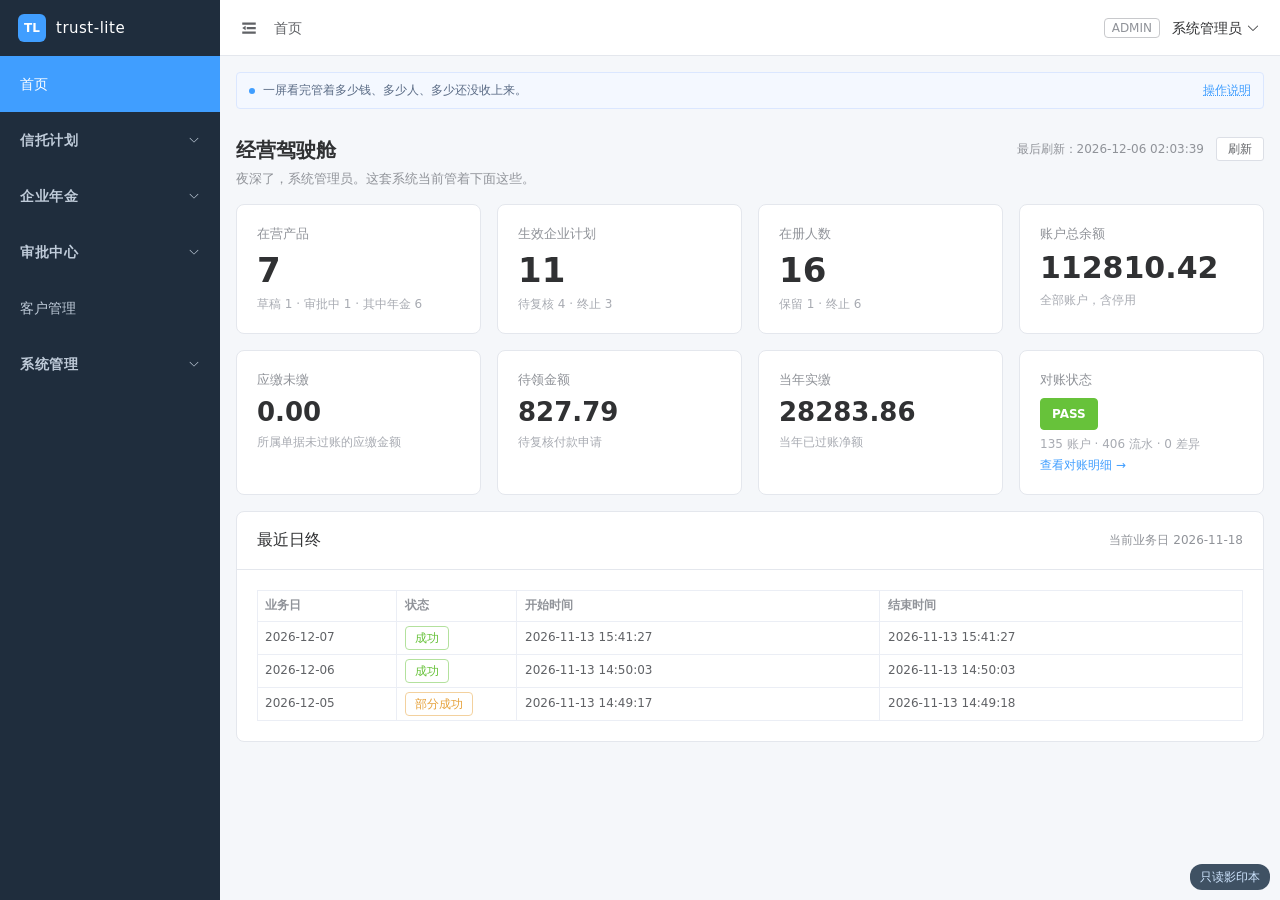
==== commit f7b11c32: "演示站：省掉登录这一步，列表按手机卡片显示 进来直接是已登录；登录页仍然认 admin/admin123，但正常路径不会再看到它。顺带把字典接口按库里的 36 组 131 项补齐，状态列不再显示数字。" ====
--- a/app/index.html
+++ b/app/index.html
@@ -6,7 +6,7 @@
     <title>trust-lite · 轻量信托系统</title>
     <script type="module" crossorigin src="./assets/index-Zx-b_PrK.js"></script>
     <link rel="stylesheet" crossorigin href="./assets/index-BRSTukdD.css">
-    <script src="./demo-player.js"></script>
+    <script src="./demo-player.js"></script>
 </head>
   <body>
     <div id="app"></div>
